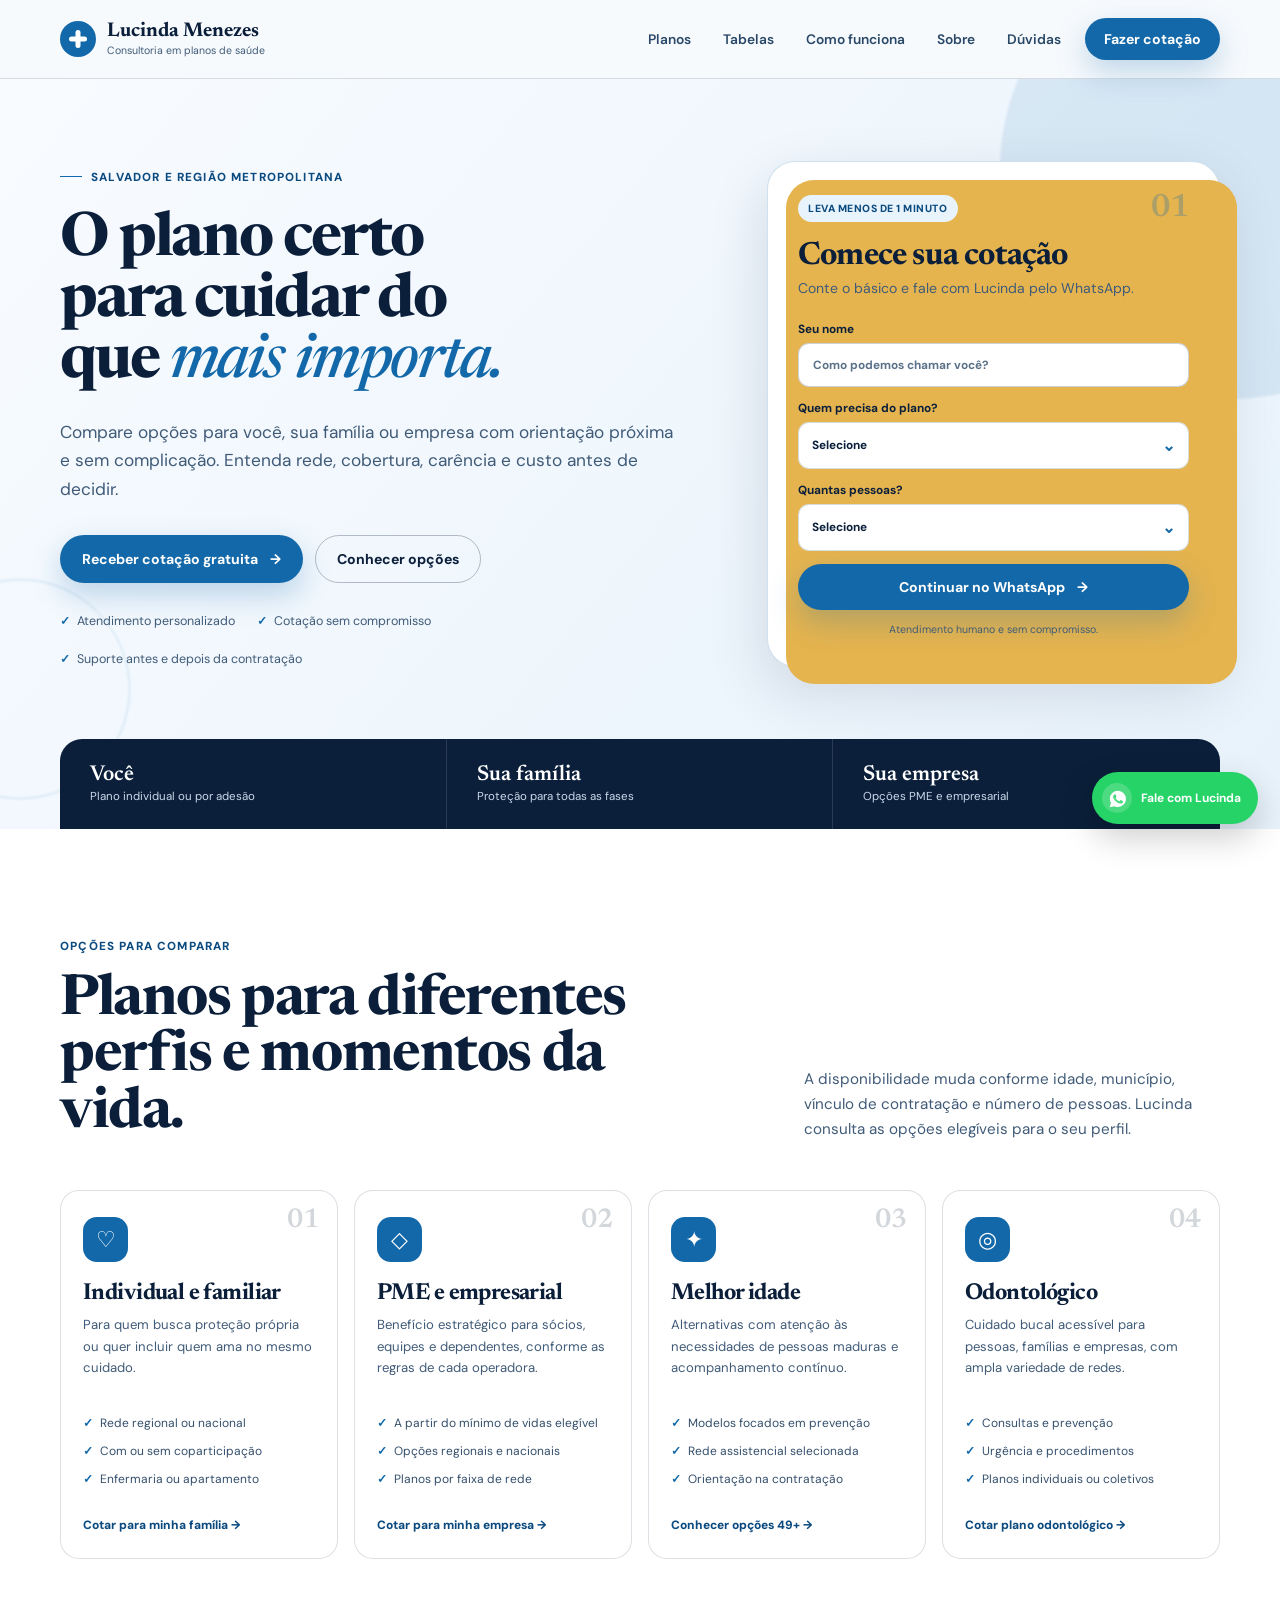
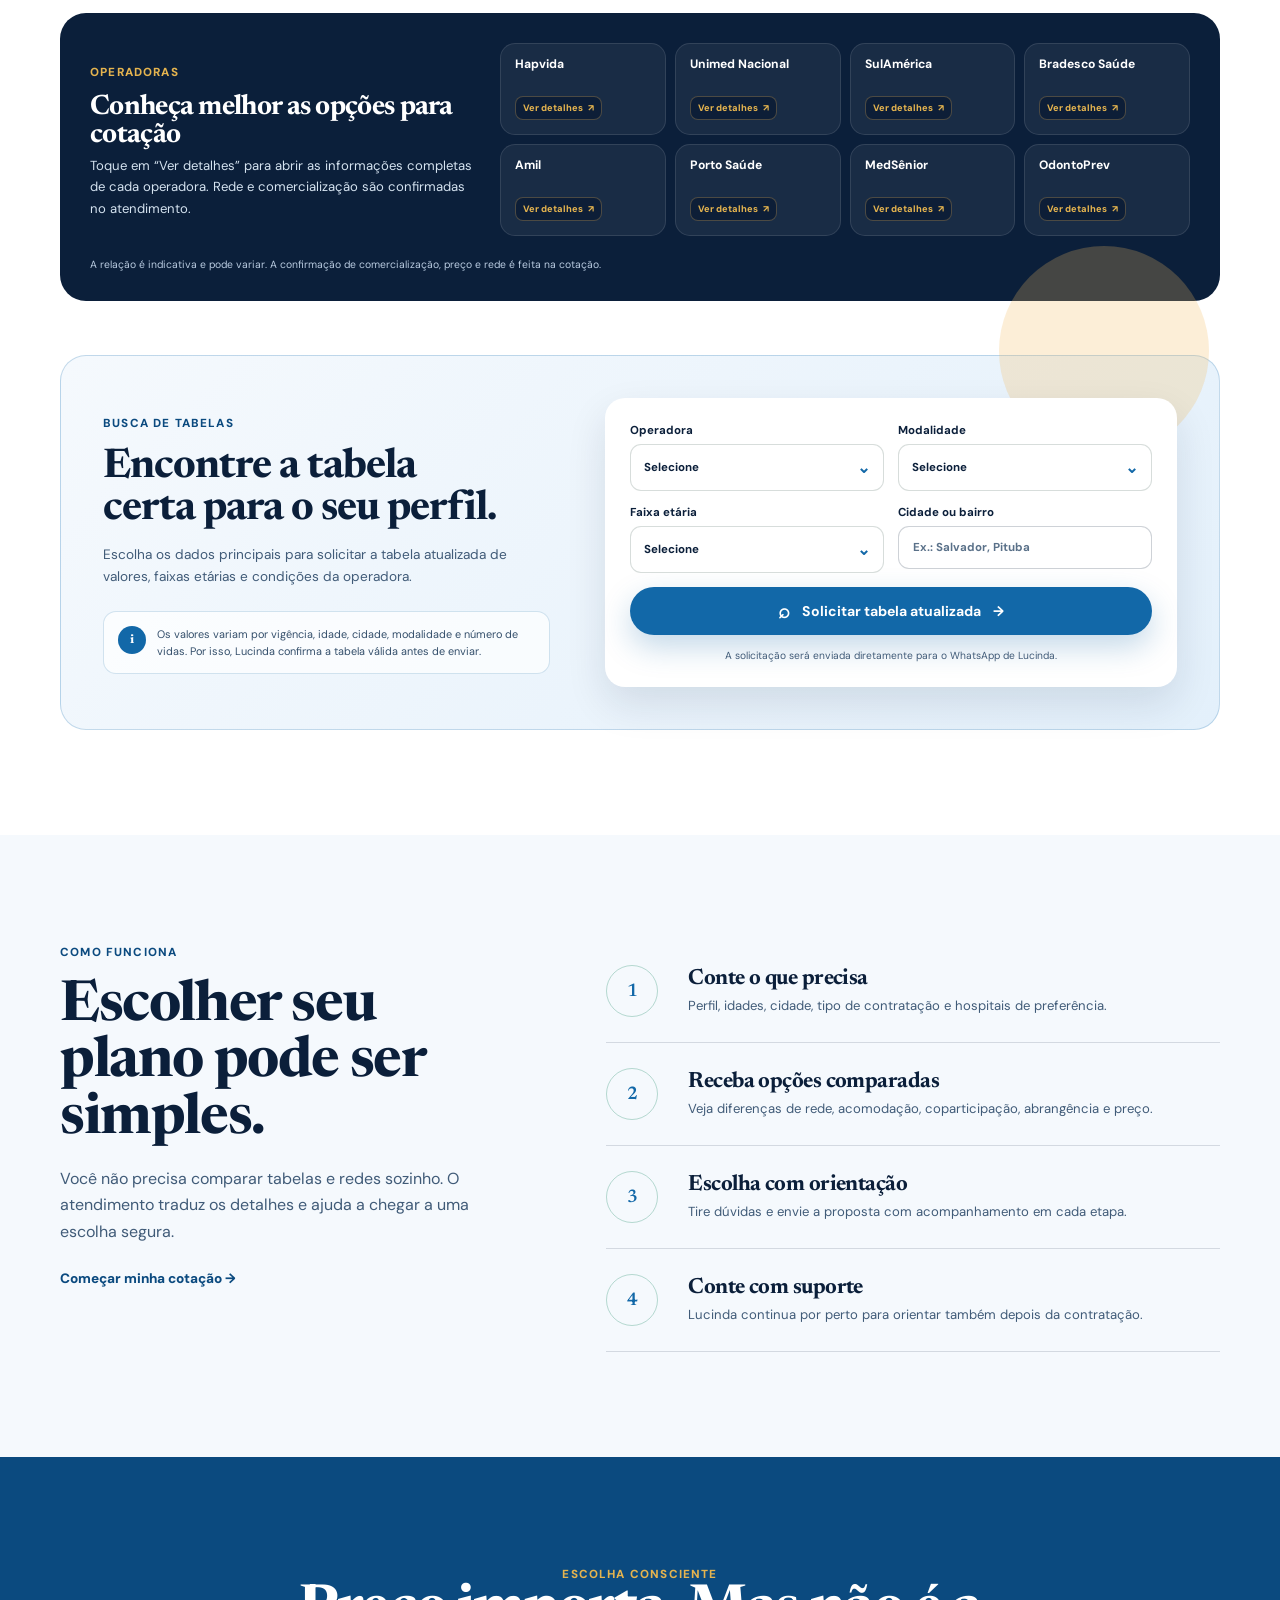
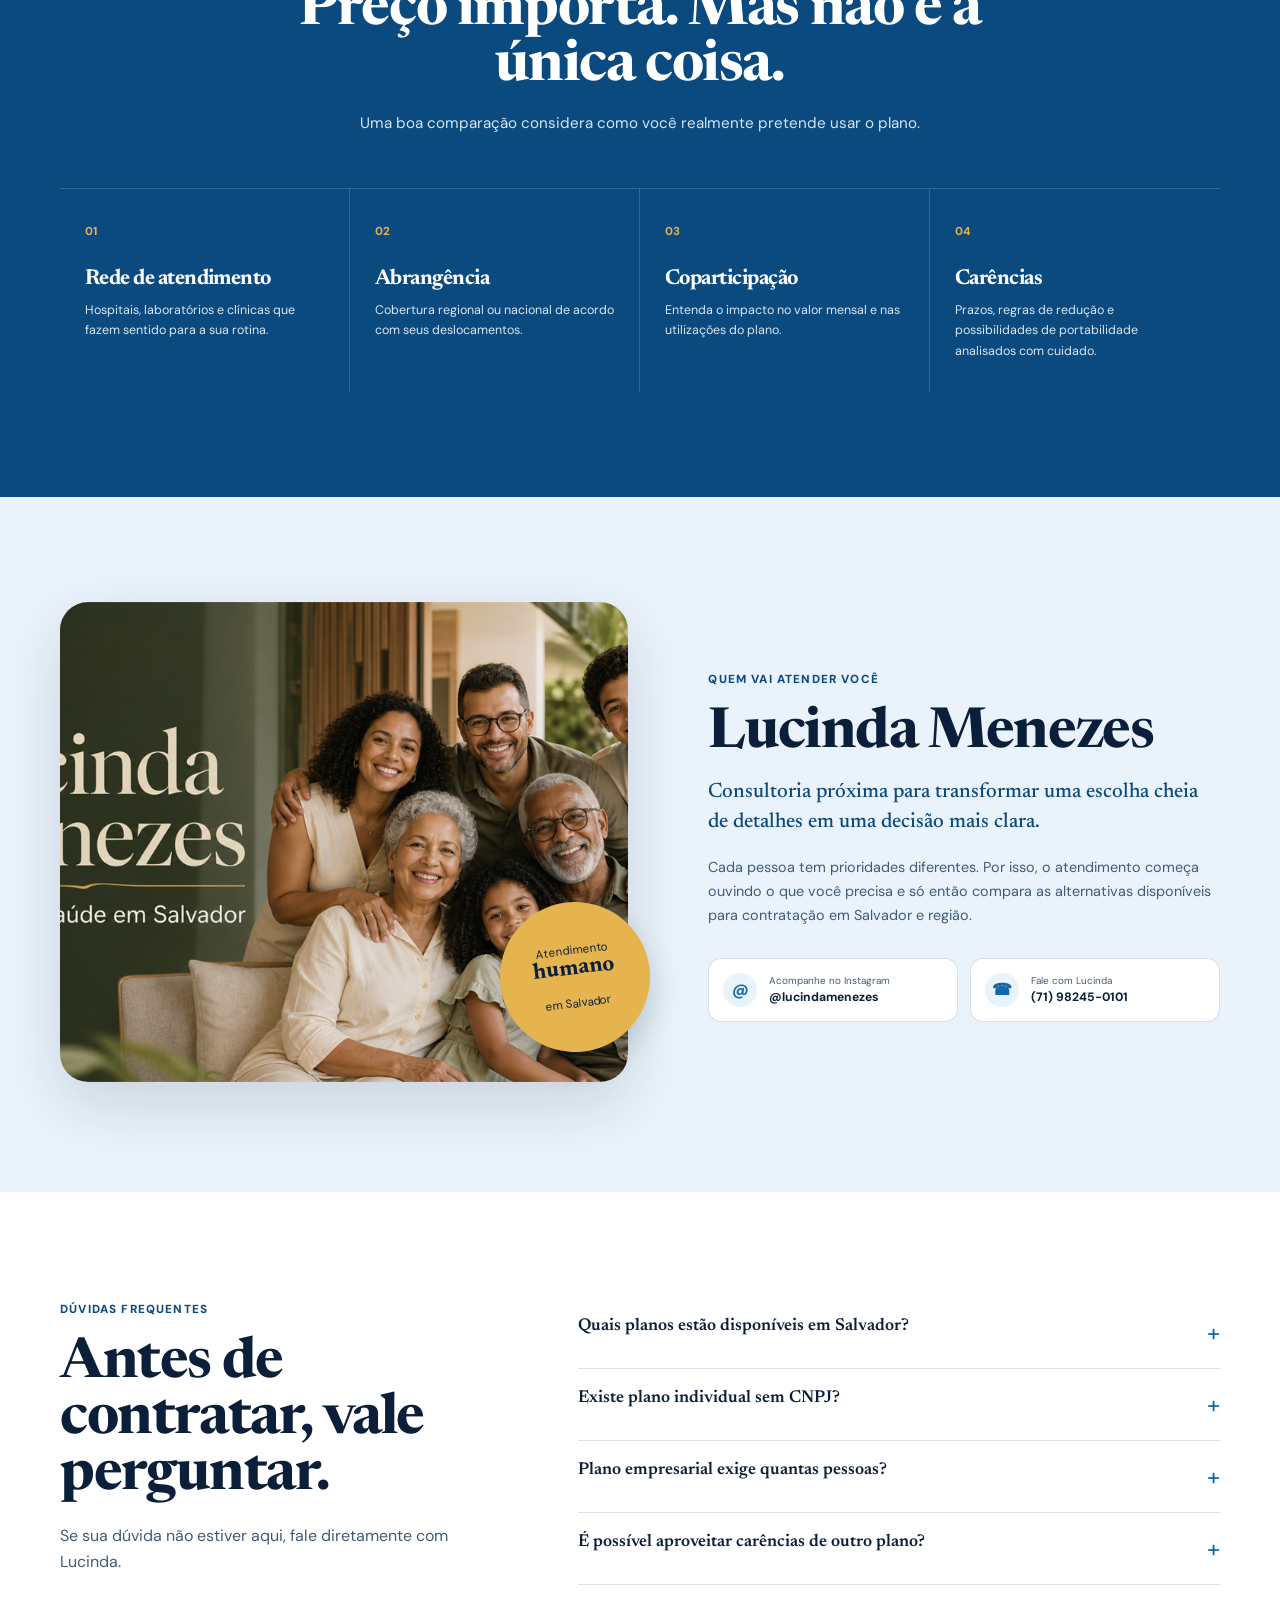
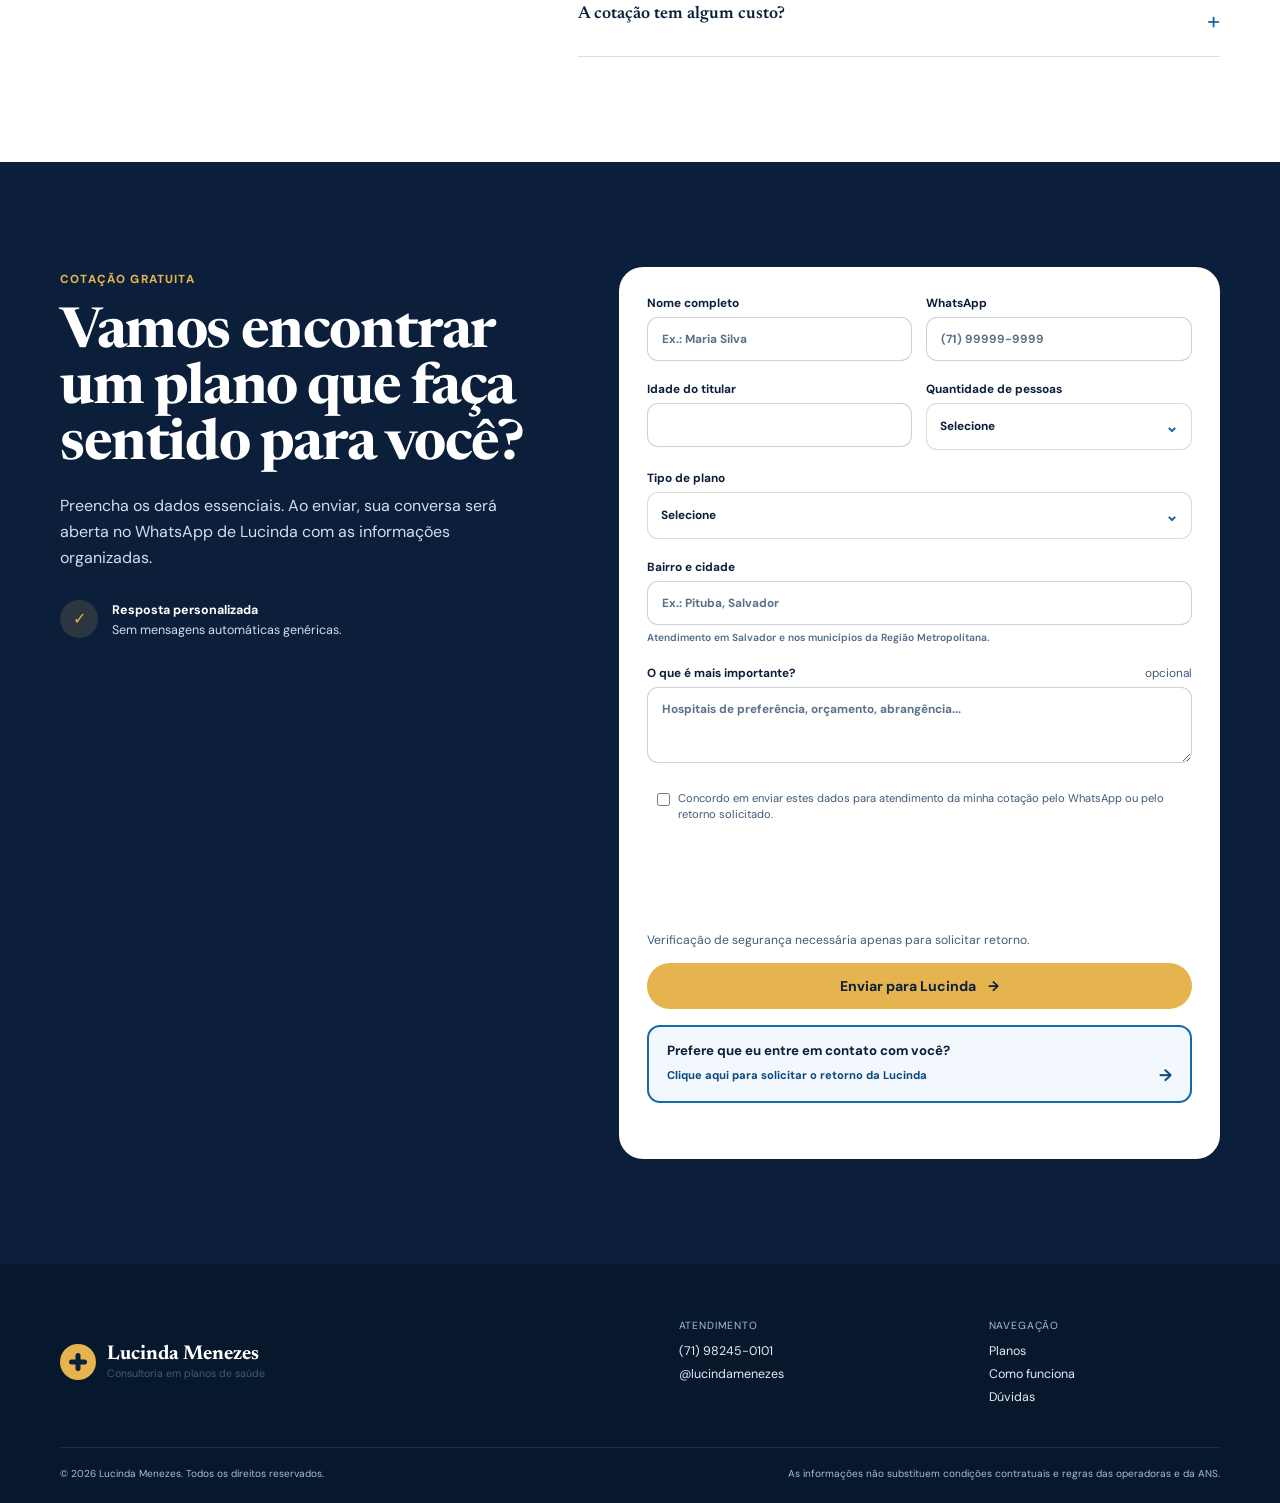
==== index.html @ 89533b61 "Publica versão inicial do site" ====
<!doctype html>
<html lang="pt-BR">
<head>
  <meta charset="utf-8">
  <meta name="viewport" content="width=device-width,initial-scale=1">
  <title>Lucinda Menezes | Planos de Saúde em Salvador</title>
  <meta name="description" content="Compare planos de saúde em Salvador com atendimento consultivo de Lucinda Menezes. Cotação gratuita para você, sua família ou empresa.">
  <meta property="og:title" content="Lucinda Menezes | Planos de Saúde em Salvador">
  <meta property="og:description" content="Compare cobertura, rede e valores com orientação personalizada e cotação gratuita.">
  <meta property="og:image" content="/og.png">
  <meta name="twitter:card" content="summary_large_image">
  <meta name="twitter:title" content="Lucinda Menezes | Planos de Saúde em Salvador">
  <meta name="twitter:description" content="Compare cobertura, rede e valores com orientação personalizada e cotação gratuita.">
  <meta name="twitter:image" content="/og.png">
  <link rel="icon" type="image/svg+xml" href="data:image/svg+xml,<svg xmlns='http://www.w3.org/2000/svg' viewBox='0 0 24 24'><rect x='3' y='10' width='18' height='4' rx='2' fill='%231E8C68'/><rect x='10' y='3' width='4' height='18' rx='2' fill='%231E8C68'/></svg>">
  <link rel="preconnect" href="https://fonts.googleapis.com">
  <link rel="preconnect" href="https://fonts.gstatic.com" crossorigin>
  <link href="https://fonts.googleapis.com/css2?family=DM+Sans:wght@400;500;600;700&family=Newsreader:opsz,wght@6..72,500;6..72,600;6..72,700&display=swap" rel="stylesheet">
  <link rel="stylesheet" href="styles.css">
  <link rel="stylesheet" href="mobile.css">
  <script src="https://challenges.cloudflare.com/turnstile/v0/api.js" async defer></script>
</head>
<body>
  <header class="site-header">
    <div class="nav shell">
      <a class="brand" href="#inicio" aria-label="Lucinda Menezes, início">
        <span class="brand-mark" aria-hidden="true"><span></span><i></i></span>
        <span><b>Lucinda Menezes</b><small>Consultoria em planos de saúde</small></span>
      </a>
      <nav class="nav-links" id="navLinks" aria-label="Navegação principal">
        <a href="#planos">Planos</a><a href="#tabelas">Tabelas</a><a href="#como-funciona">Como funciona</a><a href="#sobre">Sobre</a><a href="#faq">Dúvidas</a>
      </nav>
      <div class="nav-actions">
        <a class="button button-small button-primary header-quote-button" href="#cotacao"><span class="cta-full">Fazer cotação</span><span class="cta-short">Cotar</span></a>
        <button class="menu-button" id="menuButton" type="button" aria-label="Abrir menu" aria-expanded="false"><span></span><span></span><span></span></button>
      </div>
    </div>
  </header>

  <main id="inicio">
    <section class="hero">
      <div class="hero-orb orb-one"></div><div class="hero-orb orb-two"></div>
      <div class="shell hero-grid">
        <div class="hero-copy" data-reveal>
          <div class="eyebrow"><span></span> Salvador e Região Metropolitana</div>
          <h1>O plano certo para cuidar do que <em>mais importa.</em></h1>
          <p class="hero-text">Compare opções para você, sua família ou empresa com orientação próxima e sem complicação. Entenda rede, cobertura, carência e custo antes de decidir.</p>
          <div class="hero-actions"><a class="button button-primary" href="#cotacao">Receber cotação gratuita <span>→</span></a><a class="button button-secondary" href="#planos">Conhecer opções</a></div>
          <div class="trust-list"><span><i>✓</i> Atendimento personalizado</span><span><i>✓</i> Cotação sem compromisso</span><span><i>✓</i> Suporte antes e depois da contratação</span></div>
        </div>
        <aside class="quote-card" aria-label="Cotação rápida" data-reveal>
          <div class="quote-top"><span>Leva menos de 1 minuto</span><b>01</b></div>
          <h2>Comece sua cotação</h2><p>Conte o básico e fale com Lucinda pelo WhatsApp.</p>
          <form id="heroForm">
            <label>Seu nome<input id="heroNome" autocomplete="name" required placeholder="Como podemos chamar você?"></label>
            <label>Quem precisa do plano?<select id="heroPerfil" required><option value="">Selecione</option><option>Somente eu</option><option>Eu e minha família</option><option>Minha empresa</option><option>Pessoa com 49 anos ou mais</option></select></label>
            <label>Quantas pessoas?<select id="heroVidas" required><option value="">Selecione</option><option>1 pessoa</option><option>2 pessoas</option><option>3 a 5 pessoas</option><option>6 a 29 pessoas</option><option>30 ou mais pessoas</option></select></label>
            <button class="button button-primary button-full" type="submit">Continuar no WhatsApp <span>→</span></button><small>Atendimento humano e sem compromisso.</small>
          </form>
        </aside>
      </div>
      <div class="shell stats"><div><strong>Você</strong><span>Plano individual ou por adesão</span></div><div><strong>Sua família</strong><span>Proteção para todas as fases</span></div><div><strong>Sua empresa</strong><span>Opções PME e empresarial</span></div></div>
    </section>

    <section class="operators" id="planos">
      <div class="shell">
        <span class="section-kicker">Opções para comparar</span>
        <div class="section-heading split-heading" data-reveal><h2>Planos para diferentes perfis e momentos da vida.</h2><p>A disponibilidade muda conforme idade, município, vínculo de contratação e número de pessoas. Lucinda consulta as opções elegíveis para o seu perfil.</p></div>
        <div class="plan-grid">
          <article class="plan-card"><span class="plan-number">01</span><div class="plan-icon">♡</div><h3>Individual e familiar</h3><p>Para quem busca proteção própria ou quer incluir quem ama no mesmo cuidado.</p><ul><li>Rede regional ou nacional</li><li>Com ou sem coparticipação</li><li>Enfermaria ou apartamento</li></ul><a href="#cotacao">Cotar para minha família →</a></article>
          <article class="plan-card"><span class="plan-number">02</span><div class="plan-icon">◇</div><h3>PME e empresarial</h3><p>Benefício estratégico para sócios, equipes e dependentes, conforme as regras de cada operadora.</p><ul><li>A partir do mínimo de vidas elegível</li><li>Opções regionais e nacionais</li><li>Planos por faixa de rede</li></ul><a href="#cotacao">Cotar para minha empresa →</a></article>
          <article class="plan-card"><span class="plan-number">03</span><div class="plan-icon">✦</div><h3>Melhor idade</h3><p>Alternativas com atenção às necessidades de pessoas maduras e acompanhamento contínuo.</p><ul><li>Modelos focados em prevenção</li><li>Rede assistencial selecionada</li><li>Orientação na contratação</li></ul><a href="#cotacao">Conhecer opções 49+ →</a></article>
          <article class="plan-card"><span class="plan-number">04</span><div class="plan-icon">◎</div><h3>Odontológico</h3><p>Cuidado bucal acessível para pessoas, famílias e empresas, com ampla variedade de redes.</p><ul><li>Consultas e prevenção</li><li>Urgência e procedimentos</li><li>Planos individuais ou coletivos</li></ul><a href="#cotacao">Cotar plano odontológico →</a></article>
        </div>
        <div class="operator-panel" data-reveal>
          <div><span class="section-kicker light">Operadoras</span><h3>Conheça melhor as opções para cotação</h3><p>Toque em “Ver detalhes” para abrir as informações completas de cada operadora. Rede e comercialização são confirmadas no atendimento.</p></div>
          <div class="operator-names">
            <article class="operator-card" data-operator="hapvida"><strong>Hapvida</strong><button class="operator-details" type="button" aria-expanded="false">Ver detalhes <i>↗</i></button></article>
            <article class="operator-card" data-operator="unimed"><strong>Unimed Nacional</strong><button class="operator-details" type="button" aria-expanded="false">Ver detalhes <i>↗</i></button></article>
            <article class="operator-card" data-operator="sulamerica"><strong>SulAmérica</strong><button class="operator-details" type="button" aria-expanded="false">Ver detalhes <i>↗</i></button></article>
            <article class="operator-card" data-operator="bradesco"><strong>Bradesco Saúde</strong><button class="operator-details" type="button" aria-expanded="false">Ver detalhes <i>↗</i></button></article>
            <article class="operator-card" data-operator="amil"><strong>Amil</strong><button class="operator-details" type="button" aria-expanded="false">Ver detalhes <i>↗</i></button></article>
            <article class="operator-card" data-operator="porto"><strong>Porto Saúde</strong><button class="operator-details" type="button" aria-expanded="false">Ver detalhes <i>↗</i></button></article>
            <article class="operator-card" data-operator="medsenior"><strong>MedSênior</strong><button class="operator-details" type="button" aria-expanded="false">Ver detalhes <i>↗</i></button></article>
            <article class="operator-card" data-operator="odontoprev"><strong>OdontoPrev</strong><button class="operator-details" type="button" aria-expanded="false">Ver detalhes <i>↗</i></button></article>
          </div>
          <div class="operator-detail-panel" id="operatorDetailPanel" aria-hidden="true" aria-live="polite">
            <div class="operator-detail-inner">
              <div class="operator-detail-head"><div><span>Visão geral da operadora</span><h4 id="operatorDetailName"></h4></div><button id="operatorDetailClose" type="button" aria-label="Ocultar detalhes">×</button></div>
              <p class="operator-detail-summary" id="operatorDetailSummary"></p>
              <div class="operator-detail-grid">
                <div><small>Perfil indicado para comparar</small><p id="operatorDetailProfile"></p></div>
                <div><small>Pontos para avaliar</small><ul id="operatorDetailHighlights"></ul></div>
                <div><small>Antes de contratar</small><p id="operatorDetailAttention"></p></div>
              </div>
              <div class="operator-detail-actions"><a class="button button-gold" id="operatorTableLink" href="#tabelas">Consultar tabela desta operadora <span>→</span></a><button class="button operator-hide-button" id="operatorDetailHide" type="button">Ocultar detalhes</button></div>
            </div>
          </div>
          <small>A relação é indicativa e pode variar. A confirmação de comercialização, preço e rede é feita na cotação.</small>
        </div>
        <section class="table-finder" id="tabelas" data-reveal>
          <div class="table-finder-copy">
            <span class="section-kicker">Busca de tabelas</span>
            <h3>Encontre a tabela certa para o seu perfil.</h3>
            <p>Escolha os dados principais para solicitar a tabela atualizada de valores, faixas etárias e condições da operadora.</p>
            <div class="table-info"><span>i</span><p>Os valores variam por vigência, idade, cidade, modalidade e número de vidas. Por isso, Lucinda confirma a tabela válida antes de enviar.</p></div>
          </div>
          <form class="table-form" id="tableForm">
            <div class="field-row">
              <label>Operadora<select id="tableOperator" required><option value="">Selecione</option><option>Todas as operadoras elegíveis</option><option>Hapvida</option><option>Unimed Nacional</option><option>SulAmérica</option><option>Bradesco Saúde</option><option>Amil</option><option>Porto Saúde</option><option>MedSênior</option><option>OdontoPrev</option></select></label>
              <label>Modalidade<select id="tableType" required><option value="">Selecione</option><option>Individual ou familiar</option><option>Empresarial / PME</option><option>Melhor idade</option><option>Odontológico</option></select></label>
            </div>
            <div class="field-row">
              <label>Faixa etária<select id="tableAge" required><option value="">Selecione</option><option>0 a 18 anos</option><option>19 a 23 anos</option><option>24 a 28 anos</option><option>29 a 33 anos</option><option>34 a 38 anos</option><option>39 a 43 anos</option><option>44 a 48 anos</option><option>49 a 53 anos</option><option>54 a 58 anos</option><option>59 anos ou mais</option></select></label>
              <label>Cidade ou bairro<input id="tableCity" required placeholder="Ex.: Salvador, Pituba"></label>
            </div>
            <button class="button button-primary button-full" type="submit"><span class="search-icon" aria-hidden="true">⌕</span> Solicitar tabela atualizada <span>→</span></button>
            <small>A solicitação será enviada diretamente para o WhatsApp de Lucinda.</small>
          </form>
        </section>
      </div>
    </section>

    <section class="process" id="como-funciona">
      <div class="shell process-grid">
        <div class="process-intro"><span class="section-kicker">Como funciona</span><h2>Escolher seu plano pode ser simples.</h2><p>Você não precisa comparar tabelas e redes sozinho. O atendimento traduz os detalhes e ajuda a chegar a uma escolha segura.</p><a class="text-link" href="#cotacao">Começar minha cotação →</a></div>
        <ol class="steps"><li data-reveal><span>1</span><div><h3>Conte o que precisa</h3><p>Perfil, idades, cidade, tipo de contratação e hospitais de preferência.</p></div></li><li data-reveal><span>2</span><div><h3>Receba opções comparadas</h3><p>Veja diferenças de rede, acomodação, coparticipação, abrangência e preço.</p></div></li><li data-reveal><span>3</span><div><h3>Escolha com orientação</h3><p>Tire dúvidas e envie a proposta com acompanhamento em cada etapa.</p></div></li><li data-reveal><span>4</span><div><h3>Conte com suporte</h3><p>Lucinda continua por perto para orientar também depois da contratação.</p></div></li></ol>
      </div>
    </section>

    <section class="criteria">
      <div class="shell"><div class="section-heading centered"><span class="section-kicker">Escolha consciente</span><h2>Preço importa. Mas não é a única coisa.</h2><p>Uma boa comparação considera como você realmente pretende usar o plano.</p></div><div class="criteria-grid"><div><b>01</b><h3>Rede de atendimento</h3><p>Hospitais, laboratórios e clínicas que fazem sentido para a sua rotina.</p></div><div><b>02</b><h3>Abrangência</h3><p>Cobertura regional ou nacional de acordo com seus deslocamentos.</p></div><div><b>03</b><h3>Coparticipação</h3><p>Entenda o impacto no valor mensal e nas utilizações do plano.</p></div><div><b>04</b><h3>Carências</h3><p>Prazos, regras de redução e possibilidades de portabilidade analisados com cuidado.</p></div></div></div>
    </section>

    <section class="about" id="sobre">
      <div class="shell about-grid">
        <div class="about-art" data-reveal><img src="og.png" alt="Lucinda Menezes, planos de saúde em Salvador"><div class="about-stamp">Atendimento<br><b>humano</b><br>em Salvador</div></div>
        <div class="about-copy" data-reveal><span class="section-kicker">Quem vai atender você</span><h2>Lucinda Menezes</h2><p class="lead">Consultoria próxima para transformar uma escolha cheia de detalhes em uma decisão mais clara.</p><p>Cada pessoa tem prioridades diferentes. Por isso, o atendimento começa ouvindo o que você precisa e só então compara as alternativas disponíveis para contratação em Salvador e região.</p><div class="about-links"><a href="https://instagram.com/lucindamenezes" target="_blank" rel="noopener"><span>@</span><div><small>Acompanhe no Instagram</small><b>@lucindamenezes</b></div></a><a href="tel:+5571982450101"><span>☎</span><div><small>Fale com Lucinda</small><b>(71) 98245-0101</b></div></a></div></div>
      </div>
    </section>

    <section class="faq" id="faq">
      <div class="shell faq-grid">
        <div><span class="section-kicker">Dúvidas frequentes</span><h2>Antes de contratar, vale perguntar.</h2><p>Se sua dúvida não estiver aqui, fale diretamente com Lucinda.</p></div>
        <div class="accordion">
          <details><summary>Quais planos estão disponíveis em Salvador?<span>+</span></summary><div class="faq-answer"><div><p>A oferta depende de idade, endereço, tipo de vínculo e quantidade de pessoas. Na cotação, Lucinda confirma os produtos em comercialização e elegíveis para o seu perfil.</p></div></div></details>
          <details><summary>Existe plano individual sem CNPJ?<span>+</span></summary><div class="faq-answer"><div><p>Há modalidades individuais, familiares e coletivas por adesão, conforme disponibilidade e regras de elegibilidade. O atendimento identifica o caminho adequado para você.</p></div></div></details>
          <details><summary>Plano empresarial exige quantas pessoas?<span>+</span></summary><div class="faq-answer"><div><p>O mínimo varia por operadora e produto. Também podem existir regras sobre vínculo societário, empregatício e dependência.</p></div></div></details>
          <details><summary>É possível aproveitar carências de outro plano?<span>+</span></summary><div class="faq-answer"><div><p>Pode haver portabilidade de carências ou condições específicas, desde que os requisitos aplicáveis sejam cumpridos. Cada caso precisa ser analisado.</p></div></div></details>
          <details><summary>A cotação tem algum custo?<span>+</span></summary><div class="faq-answer"><div><p>Não. A comparação inicial e o atendimento comercial são gratuitos e não obrigam você a contratar.</p></div></div></details>
        </div>
      </div>
    </section>

    <section class="contact" id="cotacao">
      <div class="shell contact-grid">
        <div class="contact-copy"><span class="section-kicker light">Cotação gratuita</span><h2>Vamos encontrar um plano que faça sentido para você?</h2><p>Preencha os dados essenciais. Ao enviar, sua conversa será aberta no WhatsApp de Lucinda com as informações organizadas.</p><div class="contact-note"><span>✓</span><p><b>Resposta personalizada</b><br>Sem mensagens automáticas genéricas.</p></div></div>
        <form class="contact-form" id="contactForm" novalidate>
          <div class="field-row">
            <label>Nome completo<input id="nome" autocomplete="name" required aria-describedby="nomeError" placeholder="Ex.: Maria Silva"><small class="field-error" id="nomeError" aria-live="polite"></small></label>
            <label>WhatsApp<input id="telefone" inputmode="tel" autocomplete="tel" required maxlength="15" aria-describedby="telefoneError" placeholder="(71) 99999-9999"><small class="field-error" id="telefoneError" aria-live="polite"></small></label>
          </div>
          <div class="field-row">
            <label>Idade do titular<input id="idade" type="number" inputmode="numeric" min="0" max="120" required aria-describedby="idadeError"><small class="field-error" id="idadeError" aria-live="polite"></small></label>
            <label>Quantidade de pessoas<select id="vidas" required aria-describedby="vidasError"><option value="">Selecione</option><option>1 pessoa</option><option>2 pessoas</option><option>3 a 5 pessoas</option><option>6 a 29 pessoas</option><option>30 ou mais pessoas</option></select><small class="field-error" id="vidasError" aria-live="polite"></small></label>
          </div>
          <label>Tipo de plano<select id="tipo" required aria-describedby="tipoError"><option value="">Selecione</option><option>Individual ou familiar</option><option>Empresarial / PME</option><option>Melhor idade</option><option>Odontológico</option><option>Quero ajuda para decidir</option></select><small class="field-error" id="tipoError" aria-live="polite"></small></label>
          <label>Bairro e cidade<input id="local" autocomplete="address-level2" required list="localSuggestions" aria-describedby="localHint localError" placeholder="Ex.: Pituba, Salvador"><small class="field-hint" id="localHint">Atendimento em Salvador e nos municípios da Região Metropolitana.</small><small class="field-warning" id="localError" aria-live="polite"></small></label>
          <datalist id="localSuggestions"><option value="Pituba, Salvador"><option value="Barra, Salvador"><option value="Brotas, Salvador"><option value="Cabula, Salvador"><option value="Imbuí, Salvador"><option value="Itapuã, Salvador"><option value="Rio Vermelho, Salvador"><option value="Centro, Lauro de Freitas"><option value="Vilas do Atlântico, Lauro de Freitas"><option value="Centro, Camaçari"><option value="Centro, Simões Filho"></datalist>
          <label>O que é mais importante? <span class="optional">opcional</span><textarea id="prioridade" rows="3" placeholder="Hospitais de preferência, orçamento, abrangência..."></textarea></label>
          <label class="consent" id="consentLabel"><input id="consent" type="checkbox" required aria-describedby="consentError"><span>Concordo em enviar estes dados para atendimento da minha cotação pelo WhatsApp ou pelo retorno solicitado.</span></label><small class="field-error consent-error" id="consentError" aria-live="polite"></small>
          <div class="captcha-wrap">
            <div class="cf-turnstile" data-sitekey="0x4AAAAAAEijw3wAcGGz25Wt" data-action="contact_lucinda" data-theme="light" data-size="flexible"></div>
            <small>Verificação de segurança necessária apenas para solicitar retorno.</small>
          </div>
          <button class="button button-gold button-full" type="submit">Enviar para Lucinda <span>→</span></button>
          <button class="callback-button" id="callbackRequest" type="button">
            <b>Prefere que eu entre em contato com você?</b>
            <span>Clique aqui para solicitar o retorno da Lucinda <strong>→</strong></span>
          </button>
          <p class="callback-status" id="callbackStatus" aria-live="polite"></p>
        </form>
      </div>
    </section>
  </main>

  <footer><div class="shell footer-main"><a class="brand footer-brand" href="#inicio"><span class="brand-mark"><span></span><i></i></span><span><b>Lucinda Menezes</b><small>Consultoria em planos de saúde</small></span></a><div><small>Atendimento</small><a href="tel:+5571982450101">(71) 98245-0101</a><a href="https://instagram.com/lucindamenezes" target="_blank" rel="noopener">@lucindamenezes</a></div><div><small>Navegação</small><a href="#planos">Planos</a><a href="#como-funciona">Como funciona</a><a href="#faq">Dúvidas</a></div></div><div class="shell footer-bottom"><p>© <span id="year"></span> Lucinda Menezes. Todos os direitos reservados.</p><p>As informações não substituem condições contratuais e regras das operadoras e da ANS.</p></div></footer>
  <a class="whatsapp-float" href="https://wa.me/5571982450101?text=Ol%C3%A1%2C%20Lucinda!%20Quero%20uma%20cota%C3%A7%C3%A3o%20de%20plano%20de%20sa%C3%BAde." target="_blank" rel="noopener" aria-label="Falar com Lucinda no WhatsApp"><span><svg viewBox="0 0 24 24" aria-hidden="true"><path d="M12.04 2a9.84 9.84 0 0 0-9.86 9.8c0 1.72.45 3.4 1.3 4.87L2 22l5.47-1.43a9.93 9.93 0 0 0 4.57 1.16h.01a9.87 9.87 0 0 0 0-19.73Zm5.76 14.05c-.24.68-1.4 1.3-1.96 1.38-.5.08-1.14.11-1.84-.11-.42-.14-.97-.32-1.67-.62-2.94-1.27-4.86-4.22-5-4.42-.15-.2-1.2-1.6-1.2-3.05 0-1.45.76-2.16 1.03-2.46.27-.3.6-.37.8-.37h.57c.18 0 .42-.07.66.5.24.58.82 2 .89 2.14.07.15.12.32.02.52-.1.2-.15.32-.3.5-.15.17-.31.38-.44.5-.15.15-.3.3-.13.6.17.3.76 1.25 1.63 2.03 1.12 1 2.06 1.31 2.36 1.46.3.15.47.12.64-.08.18-.2.74-.86.94-1.16.2-.3.4-.25.67-.15.27.1 1.72.81 2.02.96.3.15.5.22.57.35.08.12.08.72-.16 1.4Z"/></svg></span><b>Fale com Lucinda</b></a>

  <script>
    const phone='5571982450101'; const openWhatsapp=text=>window.open(`https://wa.me/${phone}?text=${encodeURIComponent(text)}`,'_blank','noopener');
    const getDeviceType=()=>innerWidth<768?'mobile':innerWidth<1024?'tablet':'desktop';
    const trackEvent=(eventName)=>fetch('/.netlify/functions/lucinda-track',{method:'POST',headers:{'Content-Type':'application/json'},keepalive:true,body:JSON.stringify({event_name:eventName,page_path:location.pathname,referrer:document.referrer||null,device_type:getDeviceType()})}).catch(()=>{});
    document.getElementById('year').textContent=new Date().getFullYear();
    const menuButton=document.getElementById('menuButton'),navLinks=document.getElementById('navLinks');
    menuButton.addEventListener('click',()=>{const open=navLinks.classList.toggle('open');menuButton.classList.toggle('open',open);menuButton.setAttribute('aria-expanded',open);menuButton.setAttribute('aria-label',open?'Fechar menu':'Abrir menu')});
    navLinks.querySelectorAll('a').forEach(link=>link.addEventListener('click',()=>{navLinks.classList.remove('open');menuButton.classList.remove('open');menuButton.setAttribute('aria-expanded','false');menuButton.setAttribute('aria-label','Abrir menu')}));
    document.getElementById('heroForm').addEventListener('submit',event=>{event.preventDefault();trackEvent('hero_quote_submit');openWhatsapp(`Olá, Lucinda! Quero cotar um plano de saúde.\n\nNome: ${heroNome.value}\nPerfil: ${heroPerfil.value}\nQuantidade: ${heroVidas.value}`)});
    const contactForm=document.getElementById('contactForm');
    const nameField=document.getElementById('nome'),phoneField=document.getElementById('telefone'),ageField=document.getElementById('idade'),livesField=document.getElementById('vidas'),typeField=document.getElementById('tipo'),localField=document.getElementById('local'),consentField=document.getElementById('consent'),callbackField=document.getElementById('callbackRequest'),callbackStatus=document.getElementById('callbackStatus');
    const normalizeLocal=value=>value.normalize('NFD').replace(/[\u0300-\u036f]/g,'').toLowerCase().replace(/[’']/g,"'").replace(/\s+/g,' ').trim();
    const rmsCities=['salvador','camacari','lauro de freitas','simoes filho','candeias','sao francisco do conde',"dias d'avila",'vera cruz','sao sebastiao do passe','madre de deus','pojuca','mata de sao joao','itaparica'];
    const salvadorNeighborhoods=['aguas claras','alto do cabrito','amaralina','armacao','bairro da paz','barra','barris','barbalho','boca da mata','boca do rio','bonfim','brotas','cabula','cabula vi',"caixa d'agua",'cajazeiras','calcada','caminho das arvores','canabrava','candeal','canela','centro','centro historico','cidade nova','costa azul','curuzu','engomadeira','engenho velho de brotas','federacao','graca','horto florestal','iapi','imbui','itaigara','itapua','jardim armacao','liberdade','lobato','mares','massaranduba','mata escura','mussurunga','nazare','nordeste de amaralina','ondina','paralela','paripe','patamares','pau da lima','pau miudo','periperi','pernambues','piata','piraja','pituba','pituacu','plataforma','praia grande','resgate','ribeira','rio vermelho','saboeiro','santa cruz','sao caetano','sao cristovao','sao marcos','sao tome de paripe','sete de abril','stiep','sussuarana','tancredo neves','uruguai','valeria','vila canaria','vila laura','vitoria'];
    const validBrazilianMobile=/^(?:11|12|13|14|15|16|17|18|19|21|22|24|27|28|31|32|33|34|35|37|38|41|42|43|44|45|46|47|48|49|51|53|54|55|61|62|63|64|65|66|67|68|69|71|73|74|75|77|79|81|82|83|84|85|86|87|88|89|91|92|93|94|95|96|97|98|99)9\d{8}$/;
    const setFieldError=(field,errorId,message)=>{
      const error=document.getElementById(errorId);
      const visual=field.matches('select')?field.closest('.smooth-select')?.querySelector('.smooth-select-trigger'):field;
      error.textContent=message;
      field.setAttribute('aria-invalid',message?'true':'false');
      visual?.classList.toggle('is-invalid',Boolean(message));
      if(field===consentField)document.getElementById('consentLabel').classList.toggle('is-invalid',Boolean(message));
      return !message;
    };
    const validateName=()=>{
      const value=nameField.value.trim().replace(/\s+/g,' '),parts=value.split(' '),normalized=normalizeLocal(value);
      const invalidWords=['teste','testando','nome completo','asdf','qwerty','xxx','usuario'];
      const valid=value.length>=5&&parts.length>=2&&parts.every(part=>part.replace(/[-']/g,'').length>=2)&&/^[\p{L}\s'-]+$/u.test(value)&&!invalidWords.some(word=>normalized.includes(word))&&!/(.)\1{4,}/i.test(normalized);
      return setFieldError(nameField,'nomeError',valid?'':'Informe seu nome e sobrenome usando apenas letras.');
    };
    const validatePhone=()=>{
      const digits=phoneField.value.replace(/\D/g,'');
      const valid=validBrazilianMobile.test(digits)&&!/(\d)\1{7,}$/.test(digits.slice(2));
      return setFieldError(phoneField,'telefoneError',valid?'':'Digite um WhatsApp com DDD brasileiro válido e o nono dígito.');
    };
    const validateAge=()=>{const value=Number(ageField.value),valid=ageField.value!==''&&Number.isInteger(value)&&value>=0&&value<=120;return setFieldError(ageField,'idadeError',valid?'':'Informe uma idade válida entre 0 e 120 anos.');};
    const validateSelect=(field,errorId)=>setFieldError(field,errorId,field.value?'':'Selecione uma opção.');
    const setLocationFeedback=(message,blocking=false)=>{
      const feedback=document.getElementById('localError');
      feedback.textContent=message;
      feedback.classList.toggle('is-blocking',blocking);
      localField.setAttribute('aria-invalid',blocking?'true':'false');
      localField.classList.toggle('is-invalid',blocking);
      localField.classList.toggle('has-warning',Boolean(message&&!blocking));
      return !blocking;
    };
    const validateLocation=()=>{
      const value=normalizeLocal(localField.value),parts=value.split(',').map(part=>part.trim()).filter(Boolean);
      let valid=false,message='',blocking=false;
      if(value.length<4){message='Informe o bairro e a cidade.';blocking=true}
      else if(parts.length>=2){
        const cityPart=parts.slice(1).join(' ');
        const city=rmsCities.find(item=>cityPart===item||cityPart===`${item} ba`||cityPart.includes(item));
        valid=Boolean(city&&parts[0].length>=2);
        if(!valid)message='Aviso: esta localidade parece ficar fora de Salvador e Região Metropolitana. Você ainda pode enviar a cotação.';
      }else if(salvadorNeighborhoods.includes(value)){valid=true}
      else if(rmsCities.includes(value)){message='Aviso: informe também o bairro para uma cotação mais precisa. O envio continua disponível.'}
      else{message='Aviso: bairro não reconhecido como Salvador ou Região Metropolitana. Você ainda pode enviar a cotação.'}
      return setLocationFeedback(valid?'':message,blocking);
    };
    const validateConsent=()=>setFieldError(consentField,'consentError',consentField.checked?'':'É necessário concordar para enviar seus dados.');
    phoneField.addEventListener('input',event=>{let v=event.target.value.replace(/\D/g,'').slice(0,11);if(v.length>7)v=`(${v.slice(0,2)}) ${v.slice(2,7)}-${v.slice(7)}`;else if(v.length>2)v=`(${v.slice(0,2)}) ${v.slice(2)}`;event.target.value=v;if(event.target.getAttribute('aria-invalid')==='true')validatePhone()});
    nameField.addEventListener('blur',validateName);phoneField.addEventListener('blur',validatePhone);ageField.addEventListener('blur',validateAge);localField.addEventListener('blur',validateLocation);consentField.addEventListener('change',validateConsent);
    livesField.addEventListener('change',()=>validateSelect(livesField,'vidasError'));typeField.addEventListener('change',()=>validateSelect(typeField,'tipoError'));
    const notifyBothContactMethods=()=>{
      const requestId=sessionStorage.getItem('lucindaCallbackRequestId'),contactToken=sessionStorage.getItem('lucindaCallbackToken'),callbackPhone=sessionStorage.getItem('lucindaCallbackPhone'),whatsappPhone=sessionStorage.getItem('lucindaWhatsappPhone');
      if(!requestId||!contactToken||!callbackPhone||callbackPhone!==whatsappPhone||sessionStorage.getItem('lucindaBothNotified'))return;
      sessionStorage.setItem('lucindaBothNotified','pending');
      fetch('/.netlify/functions/lucinda-both-contact',{
        method:'POST',headers:{'Content-Type':'application/json'},keepalive:true,
        body:JSON.stringify({request_id:requestId,contact_token:contactToken,name:sessionStorage.getItem('lucindaCallbackName'),phone:callbackPhone})
      }).then(response=>{if(!response.ok)throw new Error('Falha no aviso');sessionStorage.setItem('lucindaBothNotified','sent')})
        .catch(()=>sessionStorage.removeItem('lucindaBothNotified'));
    };
    const validateContactForm=()=>{
      const checks=[validateName(),validatePhone(),validateAge(),validateSelect(livesField,'vidasError'),validateSelect(typeField,'tipoError'),validateLocation(),validateConsent()];
      if(checks.includes(false)){const first=contactForm.querySelector('[aria-invalid="true"]');(first.closest('.smooth-select')?.querySelector('.smooth-select-trigger')||first).focus();return false}
      return true;
    };
    contactForm.addEventListener('submit',event=>{
      event.preventDefault();
      if(!validateContactForm())return;
      const quoteMessage=`Olá, Lucinda! Gostaria de receber uma cotação de plano de saúde.\n\nNome: ${nameField.value.trim()}\nWhatsApp: ${phoneField.value}\nIdade do titular: ${ageField.value}\nQuantidade: ${livesField.value}\nTipo: ${typeField.value}\nLocal: ${localField.value.trim()}\nPrioridades: ${prioridade.value||'Não informadas'}`;
      trackEvent('contact_form_submit');
      callbackStatus.textContent='';
      openWhatsapp(quoteMessage);
      sessionStorage.setItem('lucindaWhatsappPhone',phoneField.value.replace(/\D/g,''));
      notifyBothContactMethods();
    });
    callbackField.addEventListener('click',()=>{
      if(!validateContactForm())return;
      const captchaToken=new FormData(contactForm).get('cf-turnstile-response');
      if(!captchaToken){callbackStatus.textContent='Conclua a verificação de segurança antes de solicitar o retorno.';return}
      callbackField.disabled=true;
      callbackStatus.textContent='Enviando seu pedido de retorno...';
      trackEvent('callback_request');
      const requestId=crypto.randomUUID();
      fetch('/.netlify/functions/lucinda-lead',{
        method:'POST',headers:{'Content-Type':'application/json'},keepalive:true,
        body:JSON.stringify({request_id:requestId,name:nameField.value.trim(),phone:phoneField.value,age:Number(ageField.value),lives:livesField.value,plan_type:typeField.value,location:localField.value.trim(),callback_consent:true,turnstile_token:captchaToken})
      }).then(async response=>{const result=await response.json().catch(()=>({}));if(!response.ok){const error=new Error('Falha no cadastro');if(response.status===429||result.code==='CONTACT_COOLDOWN_24H')error.userMessage='Você já solicitou contato com este nome e telefone. Aguarde 24 horas para enviar uma nova solicitação.';else if(result.code==='CAPTCHA_REQUIRED')error.userMessage='A verificação de segurança expirou ou não foi aceita. Tente novamente.';throw error}callbackStatus.textContent='Pedido enviado! Lucinda recebeu seus dados e entrará em contato.';if(result.contact_token){sessionStorage.setItem('lucindaCallbackRequestId',requestId);sessionStorage.setItem('lucindaCallbackToken',result.contact_token);sessionStorage.setItem('lucindaCallbackPhone',phoneField.value.replace(/\D/g,''));sessionStorage.setItem('lucindaCallbackName',nameField.value.trim());sessionStorage.removeItem('lucindaBothNotified');notifyBothContactMethods()}})
        .catch(error=>{callbackStatus.textContent=error.userMessage||'Não foi possível registrar o retorno agora. Tente novamente ou envie pelo WhatsApp.'})
        .finally(()=>{callbackField.disabled=false;window.turnstile?.reset()});
    });
    document.getElementById('tableForm').addEventListener('submit',event=>{event.preventDefault();trackEvent('table_quote_submit');openWhatsapp(`Olá, Lucinda! Quero consultar uma tabela atualizada de plano de saúde.\n\nOperadora: ${tableOperator.value}\nModalidade: ${tableType.value}\nFaixa etária: ${tableAge.value}\nLocal: ${tableCity.value}`)});
    document.addEventListener('click',event=>{const link=event.target.closest('a[href]');if(!link)return;const href=link.getAttribute('href')||'';if(href.includes('wa.me'))trackEvent('whatsapp_click');else if(href.startsWith('tel:'))trackEvent('phone_click');else if(href.includes('instagram.com'))trackEvent('instagram_click')});
    trackEvent('page_view');
    const operatorData={
      hapvida:{name:'Hapvida',summary:'Uma alternativa importante para quem deseja comparar opções regionais com presença consolidada no Nordeste.',profile:'Pessoas, famílias e empresas que priorizam atendimento regional e querem avaliar uma rede próxima da rotina.',highlights:['Rede disponível em Salvador e região','Opções com diferentes acomodações e coparticipações','Canais digitais e serviços próprios variam por produto'],attention:'Confirme hospitais, laboratórios, abrangência de urgência e emergência e a comercialização vigente para o seu perfil.'},
      unimed:{name:'Unimed Nacional',summary:'Integra o Sistema Unimed e possui alternativas que podem combinar atendimento regional com suporte em deslocamentos, conforme o produto.',profile:'Empresas e grupos elegíveis que querem comparar a capilaridade do Sistema Unimed e opções específicas para Salvador.',highlights:['Possibilidade de produtos regionais ou nacionais','Atendimento pelo Sistema Unimed conforme contrato','Serviços digitais e benefícios variam por linha'],attention:'Verifique a área de cobertura, a rede contratada em Salvador, o tipo de acomodação e as regras de coparticipação.'},
      sulamerica:{name:'SulAmérica',summary:'Seguro-saúde com linhas empresariais e diferentes níveis de rede, abrangência e reembolso, sujeitos ao produto contratado.',profile:'Pequenas, médias ou grandes empresas que buscam comparar redes selecionadas e possibilidades de reembolso.',highlights:['Linhas com diferentes níveis de rede','Opções de abrangência conforme o produto','Possibilidade de reembolso em planos elegíveis'],attention:'Confirme o número mínimo de vidas, a rede exata na Bahia, limites de reembolso e eventuais coparticipações.'},
      bradesco:{name:'Bradesco Saúde',summary:'Seguro-saúde direcionado principalmente a contratos empresariais, com redes e categorias definidas pela apólice escolhida.',profile:'Empresas que desejam comparar uma solução de seguro-saúde para sócios, colaboradores e dependentes elegíveis.',highlights:['Categorias de rede conforme contrato','Abrangência e acomodação variáveis','Reembolso disponível em produtos elegíveis'],attention:'Confira elegibilidade, quantidade de vidas, rede referenciada em Salvador e condições específicas da proposta.'},
      amil:{name:'Amil',summary:'Operadora com alternativas que podem variar por faixa de rede, abrangência, acomodação e modalidade de contratação.',profile:'Pessoas e empresas que desejam comparar opções de rede e custo dentro das alternativas disponíveis na região.',highlights:['Diferentes configurações de rede','Planos com regras próprias de contratação','Serviços digitais conforme o produto'],attention:'A disponibilidade muda por município e perfil. Valide rede, abrangência, coparticipação, carências e elegibilidade.'},
      porto:{name:'Porto Saúde',summary:'Seguro-saúde empresarial com linhas voltadas a diferentes portes de empresa e benefícios que dependem do produto.',profile:'Empresas a partir do número mínimo de vidas elegível que querem comparar rede, abrangência e reembolso.',highlights:['Contratação direcionada a pessoas jurídicas','Linhas regionais ou nacionais conforme oferta','Telemedicina e reembolso em produtos elegíveis'],attention:'Confirme se há comercialização para Salvador, o mínimo de vidas, a rede local e os benefícios incluídos na linha cotada.'},
      medsenior:{name:'MedSênior',summary:'Operadora voltada ao público maduro, com proposta assistencial centrada em prevenção e acompanhamento de saúde.',profile:'Pessoas nas faixas etárias atendidas pela operadora que valorizam cuidado preventivo e acompanhamento contínuo.',highlights:['Atuação direcionada ao público maduro','Programas de cuidado conforme produto','Rede selecionada por região'],attention:'Verifique idade de ingresso, área de comercialização, rede assistencial em Salvador, acomodação e condições vigentes.'},
      odontoprev:{name:'OdontoPrev',summary:'Operadora especializada em assistência odontológica, com opções para pessoas, famílias e empresas.',profile:'Quem deseja complementar a proteção de saúde com atendimento odontológico ou oferecer o benefício à equipe.',highlights:['Rede odontológica conforme produto','Alternativas individuais e coletivas','Coberturas definidas no contrato odontológico'],attention:'Confira carências, procedimentos cobertos, rede de dentistas próxima e regras de inclusão de dependentes.'}
    };
    const detailPanel=document.getElementById('operatorDetailPanel');
    const detailName=document.getElementById('operatorDetailName');
    const detailSummary=document.getElementById('operatorDetailSummary');
    const detailProfile=document.getElementById('operatorDetailProfile');
    const detailHighlights=document.getElementById('operatorDetailHighlights');
    const detailAttention=document.getElementById('operatorDetailAttention');
    const operatorPanel=detailPanel.closest('.operator-panel');
    let operatorCloseTimer;
    const closeOperatorDetails=()=>{
      clearTimeout(operatorCloseTimer);
      detailPanel.classList.remove('is-open');
      detailPanel.setAttribute('aria-hidden','true');
      document.querySelectorAll('.operator-card.is-expanded').forEach(card=>card.classList.remove('is-expanded'));
      document.querySelectorAll('.operator-details').forEach(button=>{button.setAttribute('aria-expanded','false');button.innerHTML='Ver detalhes <i>↗</i>'});
      operatorCloseTimer=setTimeout(()=>operatorPanel.classList.remove('showing-detail'),80);
    };
    document.querySelectorAll('.operator-details').forEach(button=>button.addEventListener('click',()=>{
      const card=button.closest('.operator-card');
      const key=card.dataset.operator;
      const data=operatorData[key];
      const sameCard=card.classList.contains('is-expanded');
      closeOperatorDetails();
      if(sameCard)return;
      card.classList.add('is-expanded');
      button.setAttribute('aria-expanded','true');
      button.innerHTML='Ocultar detalhes <i>↙</i>';
      detailName.textContent=data.name;
      detailSummary.textContent=data.summary;
      detailProfile.textContent=data.profile;
      detailHighlights.innerHTML=data.highlights.map(item=>`<li>${item}</li>`).join('');
      detailAttention.textContent=data.attention;
      document.getElementById('operatorTableLink').dataset.operatorName=data.name;
      clearTimeout(operatorCloseTimer);
      operatorPanel.classList.add('showing-detail');
      detailPanel.setAttribute('aria-hidden','false');
      requestAnimationFrame(()=>detailPanel.classList.add('is-open'));
    }));
    document.getElementById('operatorDetailClose').addEventListener('click',closeOperatorDetails);
    document.getElementById('operatorDetailHide').addEventListener('click',closeOperatorDetails);
    document.getElementById('operatorTableLink').addEventListener('click',event=>{
      const operatorName=event.currentTarget.dataset.operatorName;
      const select=document.getElementById('tableOperator');
      if(operatorName){select.value=operatorName;select.dispatchEvent(new Event('change',{bubbles:true}))}
    });
    document.querySelectorAll('select').forEach(select=>{
      const wrapper=document.createElement('div');
      wrapper.className='smooth-select';
      select.parentNode.insertBefore(wrapper,select);
      wrapper.appendChild(select);
      select.classList.add('smooth-select-native');
      const trigger=document.createElement('button');
      trigger.type='button';
      trigger.className='smooth-select-trigger';
      trigger.setAttribute('aria-haspopup','listbox');
      trigger.setAttribute('aria-expanded','false');
      const current=select.options[select.selectedIndex];
      trigger.innerHTML=`<span>${current.text}</span><i aria-hidden="true">⌄</i>`;
      const menu=document.createElement('div');
      menu.className='smooth-select-menu';
      menu.setAttribute('role','listbox');
      Array.from(select.options).forEach((option,index)=>{
        const choice=document.createElement('button');
        choice.type='button';
        choice.className='smooth-select-option';
        choice.setAttribute('role','option');
        choice.setAttribute('aria-selected',option.selected?'true':'false');
        choice.textContent=option.text;
        choice.disabled=!option.value;
        choice.addEventListener('click',()=>{
          select.selectedIndex=index;
          select.dispatchEvent(new Event('change',{bubbles:true}));
          trigger.querySelector('span').textContent=option.text;
          menu.querySelectorAll('[role="option"]').forEach(item=>item.setAttribute('aria-selected','false'));
          choice.setAttribute('aria-selected','true');
          wrapper.classList.remove('is-open');
          trigger.setAttribute('aria-expanded','false');
          trigger.focus();
        });
        menu.appendChild(choice);
      });
      trigger.addEventListener('click',()=>{
        document.querySelectorAll('.smooth-select.is-open').forEach(open=>{if(open!==wrapper){open.classList.remove('is-open');open.querySelector('.smooth-select-trigger').setAttribute('aria-expanded','false')}});
        const open=wrapper.classList.toggle('is-open');
        trigger.setAttribute('aria-expanded',open);
        if(open){const selected=menu.querySelector('[aria-selected="true"]:not(:disabled)')||menu.querySelector('.smooth-select-option:not(:disabled)');selected?.focus()}
      });
      menu.addEventListener('keydown',event=>{if(event.key==='Escape'){wrapper.classList.remove('is-open');trigger.setAttribute('aria-expanded','false');trigger.focus()}});
      select.addEventListener('change',()=>{
        const selected=select.options[select.selectedIndex];
        trigger.querySelector('span').textContent=selected.text;
        menu.querySelectorAll('[role="option"]').forEach((item,index)=>item.setAttribute('aria-selected',index===select.selectedIndex?'true':'false'));
      });
      wrapper.append(trigger,menu);
    });
    document.addEventListener('click',event=>{if(!event.target.closest('.smooth-select'))document.querySelectorAll('.smooth-select.is-open').forEach(open=>{open.classList.remove('is-open');open.querySelector('.smooth-select-trigger').setAttribute('aria-expanded','false')})});
    const faqAccordion=document.querySelector('.accordion');
    if(faqAccordion){
      faqAccordion.classList.add('faq-enhanced');
      const faqItems=[...faqAccordion.querySelectorAll('details')],reducedMotion=matchMedia('(prefers-reduced-motion: reduce)').matches;
      const animateFaq=(details,opening)=>{
        if(details.dataset.animating)return;
        const answer=details.querySelector('.faq-answer');
        if(reducedMotion){details.open=opening;return}
        if(opening)details.open=true;
        details.dataset.animating='true';
        const startHeight=opening?0:answer.offsetHeight,endHeight=opening?answer.scrollHeight:0;
        const animation=answer.animate([
          {height:`${startHeight}px`,opacity:opening?0:1,transform:opening?'translateY(-6px)':'translateY(0)'},
          {height:`${endHeight}px`,opacity:opening?1:0,transform:opening?'translateY(0)':'translateY(-6px)'}
        ],{duration:380,easing:'cubic-bezier(.2,.8,.2,1)'});
        animation.onfinish=()=>{if(!opening)details.open=false;delete details.dataset.animating};
        animation.oncancel=()=>delete details.dataset.animating;
      };
      faqItems.forEach(details=>details.querySelector('summary').addEventListener('click',event=>{
        event.preventDefault();
        const opening=!details.open;
        if(opening)faqItems.forEach(other=>{if(other!==details&&other.open)animateFaq(other,false)});
        animateFaq(details,opening);
      }));
    }
    const revealObserver=new IntersectionObserver(entries=>entries.forEach(entry=>{if(entry.isIntersecting){entry.target.classList.add('is-visible');revealObserver.unobserve(entry.target)}}),{threshold:.14});
    document.querySelectorAll('[data-reveal]').forEach(element=>revealObserver.observe(element));
  </script>
</body>
</html>
---- styles.css ----
:root{--ink:#0b1f3a;--muted:#405b78;--green:#1268a8;--green-dark:#0b4a7f;--mint:#e8f3fc;--cream:#f5f9fd;--white:#fff;--gold:#e5b44f;--line:rgba(11,31,58,.14);--shadow:0 22px 60px rgba(11,31,58,.14);--radius:24px}
*{box-sizing:border-box}html{scroll-behavior:smooth}body{margin:0;background:var(--cream);color:var(--ink);font-family:'DM Sans',sans-serif;-webkit-font-smoothing:antialiased}h1,h2,h3,p{margin:0}h1,h2,h3{font-family:'Newsreader',serif;letter-spacing:-.025em}p{line-height:1.65}a{color:inherit;text-decoration:none}button,input,select,textarea{font:inherit}.shell{width:min(1160px,calc(100% - 48px));margin:auto}.site-header{position:sticky;top:0;z-index:50;background:rgba(247,246,240,.9);backdrop-filter:blur(14px);border-bottom:1px solid var(--line)}.nav{height:78px;display:flex;align-items:center;justify-content:space-between;gap:24px}.brand{display:flex;align-items:center;gap:11px;min-width:max-content}.brand>span:last-child{display:flex;flex-direction:column}.brand b{font-family:'Newsreader',serif;font-size:1.25rem;line-height:1}.brand small{font-size:.66rem;color:var(--muted);margin-top:3px}.brand-mark{position:relative;width:36px;height:36px;display:block;border-radius:50%;background:var(--green)}.brand-mark span,.brand-mark i{position:absolute;display:block;background:white;border-radius:9px;left:50%;top:50%;transform:translate(-50%,-50%)}.brand-mark span{width:18px;height:5px}.brand-mark i{width:5px;height:18px}.nav-links{display:flex;align-items:center;gap:32px;margin-left:auto}.nav-links a{font-size:.86rem;font-weight:600;color:#3e554e}.nav-links a:hover{color:var(--green)}.nav-actions{display:flex;align-items:center;gap:10px}.button{display:inline-flex;align-items:center;justify-content:center;gap:12px;border:1px solid transparent;border-radius:999px;padding:14px 21px;font-size:.88rem;font-weight:700;cursor:pointer;transition:.2s ease}.button:hover{transform:translateY(-2px)}.button-primary{background:var(--green);color:white;box-shadow:0 12px 30px rgba(30,140,104,.22)}.button-primary:hover{background:var(--green-dark)}.button-small{padding:11px 18px}.button-secondary{border-color:rgba(22,53,45,.25);background:transparent}.button-secondary:hover{border-color:var(--green);color:var(--green)}.button-full{width:100%;border:0}.button-gold{background:var(--gold);color:var(--ink)}.menu-button{display:none;width:42px;height:42px;border:0;background:transparent;padding:9px;cursor:pointer}.menu-button span{display:block;height:2px;background:var(--ink);margin:5px;border-radius:2px;transition:.2s}.hero{position:relative;overflow:hidden;padding:82px 0 0;background:linear-gradient(130deg,#f7f6f0 0%,#edf5f0 100%)}.hero-orb{position:absolute;border-radius:50%;filter:blur(1px);pointer-events:none}.orb-one{width:460px;height:460px;right:-180px;top:-140px;background:rgba(30,140,104,.08)}.orb-two{width:220px;height:220px;left:-90px;bottom:30px;border:1px solid rgba(30,140,104,.16)}.hero-grid{position:relative;display:grid;grid-template-columns:1.08fr .78fr;gap:80px;align-items:center;padding-bottom:72px}.eyebrow,.section-kicker{display:inline-flex;align-items:center;gap:9px;color:var(--green-dark);font-size:.73rem;font-weight:800;letter-spacing:.1em;text-transform:uppercase}.eyebrow span{width:22px;height:1px;background:var(--green)}.hero h1{font-size:clamp(3.2rem,5.7vw,5.3rem);line-height:.94;max-width:760px;margin:25px 0 24px}.hero h1 em{display:block;font-weight:500;color:var(--green);font-style:italic}.hero-text{font-size:1.08rem;color:var(--muted);max-width:620px}.hero-actions{display:flex;gap:12px;margin-top:32px;flex-wrap:wrap}.trust-list{display:flex;gap:22px;flex-wrap:wrap;margin-top:30px}.trust-list span{font-size:.78rem;color:#50645e;display:flex;align-items:center;gap:7px}.trust-list i{font-style:normal;color:var(--green);font-weight:800}.quote-card{position:relative;background:white;border:1px solid rgba(30,140,104,.16);border-radius:28px;padding:30px;box-shadow:var(--shadow)}.quote-card:before{content:"";position:absolute;z-index:-1;inset:18px -18px -18px 18px;border-radius:28px;background:var(--gold)}.quote-top{display:flex;justify-content:space-between;align-items:center}.quote-top span{padding:7px 10px;border-radius:99px;background:var(--mint);color:var(--green-dark);font-size:.65rem;font-weight:800;text-transform:uppercase;letter-spacing:.05em}.quote-top b{font:600 2rem 'Newsreader',serif;color:rgba(30,140,104,.25)}.quote-card h2{font-size:2rem;margin:16px 0 5px}.quote-card>p{color:var(--muted);font-size:.88rem;margin-bottom:20px}.quote-card form{display:grid;gap:13px}.quote-card label,.contact-form label{display:block;font-size:.74rem;font-weight:700}.quote-card input,.quote-card select,.contact-form input,.contact-form select,.contact-form textarea{width:100%;margin-top:6px;padding:13px 14px;border:1px solid rgba(22,53,45,.17);border-radius:11px;background:#fff;color:var(--ink);outline:none}.quote-card input:focus,.quote-card select:focus,.contact-form input:focus,.contact-form select:focus,.contact-form textarea:focus{border-color:var(--green);box-shadow:0 0 0 3px rgba(30,140,104,.12)}.quote-card form small{text-align:center;color:var(--muted);font-size:.66rem}.stats{position:relative;display:grid;grid-template-columns:repeat(3,1fr);background:var(--ink);color:white;border-radius:22px 22px 0 0;overflow:hidden}.stats div{padding:25px 30px;display:flex;flex-direction:column;border-right:1px solid rgba(255,255,255,.12)}.stats div:last-child{border:0}.stats strong{font:600 1.35rem 'Newsreader',serif}.stats span{font-size:.72rem;color:#bdd0c9;margin-top:3px}.operators,.process,.criteria,.about,.faq,.contact{padding:105px 0}.operators{background:white}.section-heading{margin:18px 0 48px}.split-heading{display:grid;grid-template-columns:1.15fr .72fr;gap:80px;align-items:end}.section-heading h2,.process-intro h2,.faq h2,.about-copy h2,.contact h2{font-size:clamp(2.4rem,4.4vw,4.2rem);line-height:1}.section-heading p,.split-heading>p{color:var(--muted);font-size:.95rem}.plan-grid{display:grid;grid-template-columns:repeat(4,1fr);gap:16px}.plan-card{position:relative;padding:26px 22px 24px;border:1px solid var(--line);border-radius:19px;background:#fcfdfb;transition:.2s}.plan-card:hover{transform:translateY(-5px);box-shadow:0 15px 34px rgba(22,53,45,.08);border-color:rgba(30,140,104,.3)}.plan-card.featured{background:var(--mint)}.plan-number{position:absolute;right:18px;top:16px;font:600 1.7rem 'Newsreader',serif;color:rgba(22,53,45,.16)}.plan-icon{width:45px;height:45px;border-radius:14px;background:var(--green);color:white;display:grid;place-items:center;font-size:1.4rem;margin-bottom:20px}.plan-card h3{font-size:1.45rem}.plan-card>p{font-size:.82rem;color:var(--muted);margin:9px 0 15px;min-height:80px}.plan-card ul{list-style:none;margin:0 0 20px;padding:0}.plan-card li{position:relative;padding:6px 0 6px 17px;font-size:.75rem;color:#415851}.plan-card li:before{content:"✓";position:absolute;left:0;color:var(--green);font-weight:800}.plan-card a{font-size:.75rem;font-weight:800;color:var(--green-dark)}.operator-panel{margin-top:54px;background:var(--ink);color:white;border-radius:26px;padding:38px;display:grid;grid-template-columns:.8fr 1.2fr;gap:32px;align-items:center}.operator-panel h3{font-size:2rem;margin:12px 0 6px}.operator-panel p{color:#bed0c9;font-size:.82rem}.section-kicker.light{color:var(--gold)}.operator-names{display:grid;grid-template-columns:repeat(4,1fr);gap:9px}.operator-names span{display:grid;place-items:center;text-align:center;min-height:54px;padding:10px;background:rgba(255,255,255,.07);border:1px solid rgba(255,255,255,.1);border-radius:11px;font-size:.74rem;font-weight:700}.operator-panel>small{grid-column:1/-1;color:#9eb3ab;font-size:.65rem}.process{background:var(--cream)}.process-grid{display:grid;grid-template-columns:.8fr 1.1fr;gap:100px}.process-intro{position:sticky;top:120px;align-self:start}.process-intro h2{margin:18px 0}.process-intro p{color:var(--muted);max-width:480px}.text-link{display:inline-block;margin-top:25px;color:var(--green-dark);font-size:.85rem;font-weight:800}.steps{list-style:none;margin:0;padding:0}.steps li{display:grid;grid-template-columns:62px 1fr;gap:20px;padding:25px 0;border-bottom:1px solid var(--line)}.steps li>span{width:52px;height:52px;border:1px solid rgba(30,140,104,.3);border-radius:50%;display:grid;place-items:center;color:var(--green);font:600 1.15rem 'Newsreader',serif}.steps h3{font-size:1.38rem;margin:3px 0 5px}.steps p{font-size:.82rem;color:var(--muted)}.criteria{background:var(--green-dark);color:white}.centered{text-align:center;max-width:720px;margin:0 auto 52px}.centered .section-kicker{color:var(--gold)}.centered p{margin-top:15px;color:#bfd0ca}.criteria-grid{display:grid;grid-template-columns:repeat(4,1fr);border-top:1px solid rgba(255,255,255,.16)}.criteria-grid>div{padding:30px 25px;border-right:1px solid rgba(255,255,255,.16)}.criteria-grid>div:last-child{border:0}.criteria-grid b{color:var(--gold);font-size:.72rem}.criteria-grid h3{font-size:1.35rem;margin:28px 0 10px}.criteria-grid p{font-size:.78rem;color:#c4d5cf}.about{background:#eef5f1}.about-grid{display:grid;grid-template-columns:1fr .9fr;gap:80px;align-items:center}.about-art{position:relative;min-height:480px}.about-art img{width:100%;height:480px;object-fit:cover;border-radius:28px;box-shadow:var(--shadow)}.about-stamp{position:absolute;right:-22px;bottom:35px;width:150px;height:150px;border-radius:50%;display:grid;place-content:center;text-align:center;background:var(--gold);font-size:.72rem;line-height:1.35;transform:rotate(-7deg);box-shadow:0 12px 30px rgba(22,53,45,.15)}.about-stamp b{font:700 1.4rem 'Newsreader',serif}.about-copy h2{margin:18px 0 16px}.about-copy .lead{font:500 1.3rem/1.45 'Newsreader',serif;color:var(--green-dark);margin-bottom:18px}.about-copy>p:not(.lead){color:var(--muted);font-size:.9rem}.about-links{display:grid;grid-template-columns:1fr 1fr;gap:12px;margin-top:30px}.about-links a{display:flex;gap:12px;align-items:center;padding:14px;background:white;border-radius:13px;border:1px solid var(--line)}.about-links a>span{width:34px;height:34px;border-radius:50%;display:grid;place-items:center;background:var(--mint);color:var(--green);font-weight:800}.about-links div{display:flex;flex-direction:column}.about-links small{font-size:.62rem;color:var(--muted)}.about-links b{font-size:.76rem;margin-top:2px}.faq{background:white}.faq-grid{display:grid;grid-template-columns:.75fr 1.15fr;gap:100px}.faq-grid>div:first-child>p{margin-top:18px;color:var(--muted)}.faq h2{margin-top:18px}.accordion details{border-bottom:1px solid var(--line);padding:20px 0}.accordion summary{list-style:none;cursor:pointer;display:flex;justify-content:space-between;gap:20px;font:600 1.08rem 'Newsreader',serif}.accordion summary::-webkit-details-marker{display:none}.accordion summary span{font:400 1.5rem 'DM Sans',sans-serif;color:var(--green);transition:.2s}.accordion details[open] summary span{transform:rotate(45deg)}.accordion p{padding-top:13px;color:var(--muted);font-size:.82rem;max-width:650px}.contact{background:var(--ink);color:white}.contact-grid{display:grid;grid-template-columns:.78fr 1fr;gap:90px;align-items:start}.contact h2{margin:18px 0}.contact-copy>p{color:#bed0c9}.contact-note{display:flex;gap:14px;margin-top:28px}.contact-note>span{width:38px;height:38px;border-radius:50%;background:rgba(241,187,98,.14);display:grid;place-items:center;color:var(--gold)}.contact-note p{font-size:.78rem;color:#bed0c9}.contact-note b{color:white}.contact-form{background:white;color:var(--ink);padding:28px;border-radius:24px;display:grid;gap:14px}.field-row{display:grid;grid-template-columns:1fr 1fr;gap:14px}.contact-form textarea{resize:vertical}.optional{float:right;color:var(--muted);font-weight:400}.consent{display:flex!important;align-items:flex-start;gap:8px;color:var(--muted);font-weight:400!important;line-height:1.4}.consent input{width:15px!important;margin:2px 0 0!important}.consent span{font-size:.7rem}footer{background:#102d25;color:white;padding:55px 0 20px}.footer-main{display:grid;grid-template-columns:1.5fr .7fr .6fr;gap:40px}.footer-brand .brand-mark{background:var(--gold)}.footer-brand .brand-mark span,.footer-brand .brand-mark i{background:var(--ink)}.footer-main>div{display:flex;flex-direction:column;gap:7px}.footer-main>div small{color:#90a8a0;font-size:.65rem;text-transform:uppercase;letter-spacing:.08em;margin-bottom:4px}.footer-main>div a{font-size:.78rem;color:#d6e0dd}.footer-bottom{border-top:1px solid rgba(255,255,255,.1);margin-top:42px;padding-top:18px;display:flex;justify-content:space-between;gap:30px}.footer-bottom p{font-size:.63rem;color:#8fa79f}.whatsapp-float{position:fixed;z-index:60;right:22px;bottom:22px;display:flex;align-items:center;gap:9px;background:#25d366;color:white;border-radius:999px;padding:11px 17px 11px 10px;box-shadow:0 13px 34px rgba(0,0,0,.2);font-size:.75rem}.whatsapp-float span{width:30px;height:30px;border-radius:50%;display:grid;place-items:center;background:rgba(255,255,255,.18)}
@keyframes softFloat{0%,100%{transform:translateY(0)}50%{transform:translateY(-9px)}}
@keyframes slowPulse{0%,100%{transform:scale(1);opacity:.7}50%{transform:scale(1.08);opacity:1}}
@keyframes whatsappPulse{0%,100%{box-shadow:0 13px 34px rgba(0,0,0,.2),0 0 0 0 rgba(37,211,102,.35)}50%{box-shadow:0 13px 34px rgba(0,0,0,.2),0 0 0 10px rgba(37,211,102,0)}}
.hero h1{font-size:clamp(2.85rem,4.75vw,4.7rem);line-height:1.01;max-width:690px;text-wrap:balance;letter-spacing:-.035em}
.hero h1 em{display:inline;font-weight:500}
.orb-one{animation:slowPulse 8s ease-in-out infinite}.orb-two{animation:softFloat 6s ease-in-out infinite}.quote-card{animation:softFloat 7s ease-in-out infinite}
.plan-card .plan-icon{transition:transform .35s ease,background .35s ease}.plan-card:hover .plan-icon{transform:rotate(-7deg) scale(1.08);background:var(--gold);color:var(--ink)}
.operator-panel{grid-template-columns:.72fr 1.28fr;overflow:hidden}
.operator-names{grid-template-columns:repeat(2,1fr);gap:12px}
.operator-card{position:relative;min-height:144px;padding:22px 18px;border:1px solid rgba(255,255,255,.11);border-radius:15px;background:rgba(255,255,255,.06);overflow:hidden;cursor:default;transition:transform .4s cubic-bezier(.2,.8,.2,1),background .35s ease,border-color .35s ease,box-shadow .35s ease;isolation:isolate}
.operator-card:before{content:"";position:absolute;inset:0;background:linear-gradient(135deg,rgba(241,187,98,.2),rgba(30,140,104,.16));opacity:0;transform:translateY(100%);transition:opacity .4s ease,transform .45s cubic-bezier(.2,.8,.2,1);z-index:-1}
.operator-card strong{position:absolute;left:50%;top:50%;transform:translate(-50%,-50%);width:calc(100% - 32px);text-align:center;font-size:.86rem;transition:all .42s cubic-bezier(.2,.8,.2,1)}
.operator-card p{margin-top:28px;color:#d9e4e0;font-size:.72rem;line-height:1.48;opacity:0;transform:translateY(18px);transition:opacity .3s ease .08s,transform .4s ease .08s}
.operator-card>span{position:absolute;left:18px;bottom:14px;color:var(--gold);font-size:.63rem;font-weight:800;opacity:0;transform:translateY(8px);transition:opacity .3s ease .14s,transform .35s ease .14s}.operator-card>span i{font-style:normal;margin-left:4px}
.operator-card:hover,.operator-card:focus-visible{transform:translateY(-5px);background:rgba(255,255,255,.1);border-color:rgba(241,187,98,.45);box-shadow:0 18px 32px rgba(0,0,0,.18);outline:none}.operator-card:hover:before,.operator-card:focus-visible:before{opacity:1;transform:translateY(0)}.operator-card:hover strong,.operator-card:focus-visible strong{left:18px;top:16px;transform:none;width:auto;text-align:left;color:var(--gold);font-size:.76rem}.operator-card:hover p,.operator-card:focus-visible p,.operator-card:hover>span,.operator-card:focus-visible>span{opacity:1;transform:translateY(0)}
[data-reveal]{opacity:0;transform:translateY(28px);transition:opacity .75s ease,transform .75s cubic-bezier(.2,.8,.2,1)}[data-reveal].is-visible{opacity:1;transform:translateY(0)}.steps [data-reveal]:nth-child(2){transition-delay:.08s}.steps [data-reveal]:nth-child(3){transition-delay:.16s}.steps [data-reveal]:nth-child(4){transition-delay:.24s}
.about-links a{transition:transform .25s ease,border-color .25s ease,box-shadow .25s ease}.about-links a:hover{transform:translateY(-4px);border-color:rgba(30,140,104,.35);box-shadow:0 12px 24px rgba(22,53,45,.08)}
.whatsapp-float{animation:whatsappPulse 2.8s ease-in-out infinite;transition:transform .25s ease,background .25s ease}.whatsapp-float:hover{transform:translateY(-4px) scale(1.03);background:#1ebe5d}.whatsapp-float span{padding:6px}.whatsapp-float svg{width:20px;height:20px;display:block;fill:white}
.table-finder{scroll-margin-top:105px;margin-top:54px;padding:42px;border:1px solid rgba(30,140,104,.18);border-radius:26px;background:linear-gradient(135deg,#f4f8f5 0%,#e5f2ec 100%);display:grid;grid-template-columns:.78fr 1fr;gap:55px;align-items:center;position:relative;overflow:hidden}.table-finder:after{content:"";position:absolute;width:210px;height:210px;border-radius:50%;right:-100px;top:-110px;background:rgba(241,187,98,.25);pointer-events:none}.table-finder-copy{position:relative;z-index:1}.table-finder h3{font-size:clamp(2rem,3.2vw,3.2rem);line-height:1.02;margin:15px 0 13px;text-wrap:balance}.table-finder-copy>p{font-size:.85rem;color:var(--muted)}.table-info{display:flex;gap:11px;align-items:flex-start;margin-top:23px;padding:14px;border-radius:13px;background:rgba(255,255,255,.68);border:1px solid rgba(30,140,104,.12)}.table-info>span{flex:0 0 28px;width:28px;height:28px;border-radius:50%;display:grid;place-items:center;background:var(--green);color:white;font:700 .75rem 'Newsreader',serif}.table-info p{font-size:.68rem;color:#4b615a;line-height:1.5}.table-form{position:relative;z-index:1;background:white;padding:25px;border-radius:20px;box-shadow:0 17px 40px rgba(22,53,45,.09);display:grid;gap:14px}.table-form label{display:block;font-size:.72rem;font-weight:700}.table-form select,.table-form input{width:100%;margin-top:6px;padding:13px 14px;border:1px solid rgba(22,53,45,.17);border-radius:11px;background:#fff;color:var(--ink);outline:none}.table-form select:focus,.table-form input:focus{border-color:var(--green);box-shadow:0 0 0 3px rgba(30,140,104,.12)}.table-form>small{text-align:center;color:var(--muted);font-size:.64rem}.search-icon{font-size:1.25rem;line-height:1;transition:transform .3s ease}.table-form .button:hover .search-icon{transform:rotate(-15deg) scale(1.12)}
.quote-card{animation:none}
.operator-card{min-height:178px;padding-bottom:48px}
.operator-card p{padding-bottom:12px}
.operator-details{position:absolute;z-index:3;left:14px;bottom:10px;display:inline-flex;align-items:center;gap:5px;padding:7px 9px;border:1px solid rgba(241,187,98,.28);border-radius:8px;background:rgba(10,42,33,.52);color:var(--gold);font-size:.63rem;font-weight:800;opacity:0;transform:translateY(8px);cursor:pointer;pointer-events:none;transition:opacity .3s ease .14s,transform .35s ease .14s,background .2s ease,border-color .2s ease}.operator-details i{font-style:normal}.operator-details:hover,.operator-details:focus-visible{background:rgba(241,187,98,.17);border-color:var(--gold);outline:none}
.operator-card:hover,.operator-card:focus-within,.operator-card.is-expanded{transform:translateY(-5px);background:rgba(255,255,255,.1);border-color:rgba(241,187,98,.45);box-shadow:0 18px 32px rgba(0,0,0,.18);outline:none}.operator-card:hover:before,.operator-card:focus-within:before,.operator-card.is-expanded:before{opacity:1;transform:translateY(0)}.operator-card:hover strong,.operator-card:focus-within strong,.operator-card.is-expanded strong{left:18px;top:16px;transform:none;width:auto;text-align:left;color:var(--gold);font-size:.76rem}.operator-card:hover p,.operator-card:focus-within p,.operator-card.is-expanded p,.operator-card:hover .operator-details,.operator-card:focus-within .operator-details,.operator-card.is-expanded .operator-details{opacity:1;transform:translateY(0)}.operator-card:hover .operator-details,.operator-card:focus-within .operator-details,.operator-card.is-expanded .operator-details{pointer-events:auto}
.smooth-select{position:relative;margin-top:6px;z-index:4}.smooth-select.is-open{z-index:30}.smooth-select-native{position:absolute!important;left:0!important;top:0!important;width:1px!important;height:1px!important;margin:0!important;padding:0!important;opacity:0!important;pointer-events:none!important}.smooth-select-trigger{width:100%;min-height:46px;padding:12px 13px;border:1px solid rgba(22,53,45,.17);border-radius:11px;background:white;color:var(--ink);display:flex;align-items:center;justify-content:space-between;gap:12px;text-align:left;cursor:pointer;transition:border-color .22s ease,box-shadow .22s ease,background .22s ease}.smooth-select-trigger span{overflow:hidden;text-overflow:ellipsis;white-space:nowrap}.smooth-select-trigger i{font-style:normal;color:var(--green);font-size:1rem;transition:transform .32s cubic-bezier(.2,.8,.2,1)}.smooth-select-trigger:hover{border-color:rgba(30,140,104,.5)}.smooth-select-trigger:focus-visible{outline:none;border-color:var(--green);box-shadow:0 0 0 3px rgba(30,140,104,.12)}.smooth-select.is-open .smooth-select-trigger{border-color:var(--green);box-shadow:0 0 0 3px rgba(30,140,104,.12);background:#fcfffd}.smooth-select.is-open .smooth-select-trigger i{transform:rotate(180deg)}
.smooth-select-menu{position:absolute;left:0;right:0;top:calc(100% + 7px);z-index:100;max-height:0;overflow:auto;padding:0 6px;border:1px solid transparent;border-radius:13px;background:white;box-shadow:0 18px 38px rgba(22,53,45,.16);opacity:0;visibility:hidden;pointer-events:none;transform:translateY(-10px) scale(.985);transform-origin:top;transition:max-height .42s cubic-bezier(.2,.8,.2,1),opacity .24s ease,transform .36s cubic-bezier(.2,.8,.2,1),visibility 0s linear .42s,padding .3s ease,border-color .3s ease}.smooth-select.is-open .smooth-select-menu{max-height:245px;padding:6px;border-color:rgba(22,53,45,.11);opacity:1;visibility:visible;pointer-events:auto;transform:translateY(0) scale(1);transition-delay:0s}.smooth-select-option{width:100%;display:block;padding:10px 11px;border:0;border-radius:8px;background:transparent;color:var(--ink);text-align:left;font-size:.77rem;cursor:pointer;transition:background .18s ease,color .18s ease,transform .18s ease}.smooth-select-option:hover,.smooth-select-option:focus-visible{background:var(--mint);color:var(--green-dark);outline:none;transform:translateX(3px)}.smooth-select-option[aria-selected="true"]{background:rgba(30,140,104,.11);color:var(--green-dark);font-weight:700}.smooth-select-option:disabled{color:#98a7a2;cursor:default;background:transparent;transform:none}.table-finder{overflow:visible}
.operator-panel{padding:30px;gap:22px;align-items:start}.operator-panel>div:first-child{align-self:center}.operator-panel h3{font-size:1.75rem}.operator-names{grid-template-columns:repeat(4,1fr);gap:9px}.operator-card{min-height:92px;padding:14px;display:flex;flex-direction:column;align-items:flex-start;justify-content:space-between;gap:10px}.operator-card:before{transform:translateY(70%)}.operator-card strong,.operator-card:hover strong,.operator-card:focus-within strong,.operator-card.is-expanded strong{position:static;left:auto;top:auto;transform:none;width:auto;text-align:left;color:white;font-size:.76rem;line-height:1.15}.operator-card p{display:none}.operator-details{position:static;left:auto;bottom:auto;z-index:2;padding:5px 7px;opacity:1;transform:none;pointer-events:auto;background:rgba(255,255,255,.05);font-size:.58rem}.operator-card:hover,.operator-card:focus-within,.operator-card.is-expanded{transform:translateY(-3px)}.operator-card.is-expanded{border-color:var(--gold);background:rgba(241,187,98,.13)}.operator-card.is-expanded strong{color:var(--gold)}
.operator-detail-panel{grid-column:1/-1;max-height:0;opacity:0;overflow:hidden;transform:translateY(-8px);transition:max-height .58s cubic-bezier(.2,.8,.2,1),opacity .32s ease,transform .45s cubic-bezier(.2,.8,.2,1)}.operator-detail-panel.is-open{max-height:950px;opacity:1;transform:translateY(0)}.operator-detail-inner{margin-top:4px;padding:26px;border-radius:18px;background:#f7faf8;color:var(--ink);border:1px solid rgba(241,187,98,.45)}.operator-detail-head{display:flex;align-items:flex-start;justify-content:space-between;gap:20px}.operator-detail-head span{display:block;color:var(--green);font-size:.65rem;font-weight:800;letter-spacing:.08em;text-transform:uppercase}.operator-detail-head h4{font:600 2rem/1 'Newsreader',serif;margin-top:6px}.operator-detail-head button{flex:0 0 34px;width:34px;height:34px;border:1px solid var(--line);border-radius:50%;background:white;color:var(--ink);font-size:1.3rem;cursor:pointer;transition:transform .22s ease,background .22s ease}.operator-detail-head button:hover,.operator-detail-head button:focus-visible{transform:rotate(90deg);background:var(--mint);outline:none}.operator-detail-summary{max-width:820px;margin-top:14px;color:var(--muted);font-size:.82rem}.operator-detail-grid{display:grid;grid-template-columns:repeat(3,1fr);gap:12px;margin:21px 0}.operator-detail-grid>div{padding:15px;border-radius:12px;background:white;border:1px solid var(--line)}.operator-detail-grid small{display:block;color:var(--green-dark);font-size:.62rem;font-weight:800;text-transform:uppercase;letter-spacing:.05em;margin-bottom:8px}.operator-detail-grid p,.operator-detail-grid li{font-size:.72rem;color:#4d625b;line-height:1.5}.operator-detail-grid ul{margin:0;padding-left:16px}.operator-detail-inner>.button{width:max-content;max-width:100%;padding:11px 16px;font-size:.72rem}
.accordion details>.faq-answer{display:grid!important;grid-template-rows:0fr;opacity:0;transform:translateY(-5px);transition:grid-template-rows .42s cubic-bezier(.2,.8,.2,1),opacity .3s ease,transform .42s cubic-bezier(.2,.8,.2,1)}.accordion .faq-answer>div{min-height:0;overflow:hidden}.accordion details[open]>.faq-answer{grid-template-rows:1fr;opacity:1;transform:translateY(0)}.accordion .faq-answer p{padding:13px 0 4px}.accordion summary{transition:color .22s ease,padding-left .22s ease}.accordion summary:hover{color:var(--green);padding-left:4px}
.operator-panel{position:relative;scroll-margin-top:92px}.operator-panel>div:first-child,.operator-panel>.operator-names,.operator-panel>small{transition:opacity .46s cubic-bezier(.22,.61,.36,1),transform .56s cubic-bezier(.22,.61,.36,1),filter .42s ease,visibility 0s linear 0s}.operator-panel.showing-detail{display:grid;padding:30px;gap:22px;align-items:start}.operator-panel.showing-detail>div:first-child,.operator-panel.showing-detail>.operator-names,.operator-panel.showing-detail>small{opacity:0;visibility:hidden;transform:translateY(-8px) scale(.992);filter:blur(2px);pointer-events:none;transition:opacity .34s ease,transform .46s cubic-bezier(.22,.61,.36,1),filter .34s ease,visibility 0s linear .46s}
.operator-detail-panel{position:absolute;z-index:4;inset:18px 20px;max-height:none;opacity:0;overflow:hidden;visibility:hidden;pointer-events:none;transform:translateY(14px) scale(.985);transition:opacity .46s cubic-bezier(.22,.61,.36,1),transform .6s cubic-bezier(.16,1,.3,1),visibility 0s linear .6s}.operator-detail-panel.is-open{max-height:none;opacity:1;visibility:visible;pointer-events:auto;transform:translateY(0) scale(1);transition:opacity .5s cubic-bezier(.22,.61,.36,1),transform .62s cubic-bezier(.16,1,.3,1),visibility 0s linear 0s}.operator-detail-inner{height:100%;margin-top:0;padding:17px 18px;overflow:visible;overscroll-behavior:auto;cursor:default}.operator-detail-head h4{font-size:1.7rem;margin:4px 0 0}.operator-detail-head span{font-size:.58rem}.operator-detail-head button{width:30px;height:30px;flex-basis:30px}.operator-detail-summary{margin-top:7px;font-size:.74rem;line-height:1.45}.operator-detail-grid{gap:8px;margin:11px 0}.operator-detail-grid>div{padding:10px 11px}.operator-detail-grid small{font-size:.56rem;margin-bottom:5px}.operator-detail-grid p,.operator-detail-grid li{font-size:.65rem;line-height:1.38}.operator-detail-grid ul{padding-left:14px}.operator-detail-actions{display:flex;align-items:center;gap:8px;flex-wrap:wrap}.operator-detail-actions .button{min-height:34px;padding:8px 13px;font-size:.65rem}.operator-hide-button{border:1px solid rgba(22,53,45,.2);background:white;color:var(--ink)}.operator-hide-button:hover{border-color:var(--green);color:var(--green-dark)}
@media(max-width:1100px) and (min-width:1001px){.operator-detail-panel{inset:12px 16px}.operator-detail-inner{padding:13px 15px}.operator-detail-head h4{font-size:1.5rem}.operator-detail-summary{margin-top:4px;font-size:.69rem}.operator-detail-grid{margin:7px 0}.operator-detail-grid>div{padding:8px 9px}.operator-detail-grid p,.operator-detail-grid li{font-size:.61rem;line-height:1.3}.operator-detail-actions .button{min-height:31px;padding:6px 11px}}
.header-quote-button{flex:0 0 auto;white-space:nowrap}.cta-short{display:none}.contact{scroll-margin-top:78px}.table-finder:after{right:10px}.menu-button{width:46px;height:42px;padding:10px;overflow:visible}.menu-button span{width:26px;height:2px;margin:0 auto;transform-origin:center;transition:transform .32s cubic-bezier(.22,.61,.36,1),opacity .22s ease,background .22s ease}.menu-button span+span{margin-top:5px}.menu-button.open span:nth-child(1){transform:translateY(7px) rotate(45deg)}.menu-button.open span:nth-child(2){opacity:0;transform:scaleX(.35)}.menu-button.open span:nth-child(3){transform:translateY(-7px) rotate(-45deg)}.menu-button.open span{background:var(--green-dark)}.whatsapp-float{bottom:76px}

/* Paleta saúde: azul para confiança, branco para clareza e dourado para atenção pontual. */
body{background:#f5f9fd;color:var(--ink)}
.site-header{background:rgba(247,250,253,.94)}.nav-links a{color:#294867}.nav-links a:hover{color:var(--green)}
.hero{background:linear-gradient(130deg,#f8fbff 0%,#e7f2fb 100%)}.orb-one{background:rgba(18,104,168,.1)}.orb-two{border-color:rgba(18,104,168,.2)}.hero-text,.quote-card>p,.section-heading p,.split-heading>p{color:var(--muted)}.trust-list span{color:#405b78}.quote-card{border-color:rgba(18,104,168,.2)}.quote-top b{color:rgba(18,104,168,.28)}
.quote-card input,.quote-card select,.contact-form input,.contact-form select,.contact-form textarea,.table-form select,.table-form input{border-color:rgba(11,31,58,.2)}.quote-card input:focus,.quote-card select:focus,.contact-form input:focus,.contact-form select:focus,.contact-form textarea:focus,.table-form select:focus,.table-form input:focus{box-shadow:0 0 0 3px rgba(18,104,168,.16)}
.stats{background:var(--ink)}.stats span{color:#c8d9ea}.plan-card{background:#fff}.plan-card:hover{border-color:rgba(18,104,168,.42);box-shadow:0 15px 34px rgba(11,31,58,.1)}.plan-card li{color:#344f6b}
.operator-panel{background:var(--ink)}.operator-panel>div:first-child p{color:#d5e3f0}.operator-panel>small{color:#b9cbe0}.operator-card:before{background:linear-gradient(135deg,rgba(229,180,79,.22),rgba(18,104,168,.22))}.operator-card p{color:#e1ebf5}.operator-details{background:rgba(7,24,48,.62)}
.operator-detail-inner{background:#f8fbfe;color:var(--ink);border-color:rgba(229,180,79,.7)}.operator-panel .operator-detail-summary,.operator-panel .operator-detail-grid p,.operator-panel .operator-detail-grid li{color:#344f6b}.operator-detail-grid small{color:#0b4a7f}.operator-detail-grid>div{background:#fff;border-color:rgba(11,31,58,.14)}.operator-detail-head h4{color:var(--ink)}
.process{background:#f5f9fd}.steps p,.process-intro p{color:var(--muted)}.criteria{background:#0b4a7f}.centered p,.criteria-grid p{color:#d8e6f2}.about{background:#eaf3fb}.about-copy>p:not(.lead){color:var(--muted)}
.table-finder{background:linear-gradient(135deg,#f5f9fd 0%,#e3f0fb 100%);border-color:rgba(18,104,168,.22)}.table-info{border-color:rgba(18,104,168,.18)}.table-info p{color:#344f6b}.table-form{box-shadow:0 17px 40px rgba(11,31,58,.11)}
.smooth-select-trigger:focus-visible,.smooth-select.is-open .smooth-select-trigger{box-shadow:0 0 0 3px rgba(18,104,168,.16)}.smooth-select-option[aria-selected="true"]{background:rgba(18,104,168,.12)}
.contact{background:var(--ink)}.contact-copy>p,.contact-note p{color:#d0dfed}footer{background:#07182d}.footer-main>div small,.footer-bottom p{color:#a9bdd2}.footer-main>div a{color:#e2ebf4}
.button-primary{box-shadow:0 12px 30px rgba(18,104,168,.25)}.button-secondary{border-color:rgba(11,31,58,.28)}.plan-number{color:rgba(11,31,58,.18)}.about-links a:hover{border-color:rgba(18,104,168,.4);box-shadow:0 12px 24px rgba(11,31,58,.1)}.about-stamp{box-shadow:0 12px 30px rgba(11,31,58,.17)}.smooth-select-trigger:hover{border-color:rgba(18,104,168,.58)}.smooth-select.is-open .smooth-select-trigger{background:#f8fbff}

/* Navegação e links com resposta visual consistente. */
.brand{transition:transform .35s cubic-bezier(.16,1,.3,1)}.brand .brand-mark,.brand b{transition:transform .38s cubic-bezier(.16,1,.3,1),background-color .38s ease,color .3s ease,box-shadow .38s ease}.brand:hover{transform:translateY(-2px)}.brand:hover .brand-mark{transform:rotate(8deg) scale(1.08);background:var(--gold);box-shadow:0 8px 20px rgba(11,31,58,.16)}.brand:hover b{color:var(--green)}
.nav-links a,.footer-main>div a{position:relative;transition:color .3s ease,transform .35s cubic-bezier(.16,1,.3,1)}.nav-links a:after,.footer-main>div a:after{content:"";position:absolute;left:0;right:0;bottom:2px;height:2px;border-radius:2px;background:var(--gold);transform:scaleX(0);transform-origin:right;transition:transform .38s cubic-bezier(.16,1,.3,1)}.nav-links a:hover,.nav-links a:focus-visible{color:var(--green-dark);transform:translateY(-2px);outline:none}.nav-links a:hover:after,.nav-links a:focus-visible:after,.footer-main>div a:hover:after,.footer-main>div a:focus-visible:after{transform:scaleX(1);transform-origin:left}
.footer-main>div a{width:max-content}.footer-main>div a:hover,.footer-main>div a:focus-visible{color:var(--gold);transform:translateX(4px);outline:none}.footer-brand:hover .brand-mark{background:var(--green)}.footer-brand:hover b{color:var(--gold)}

/* WhatsApp mantém a cor reconhecível e muda suavemente para azul no hover. */
.whatsapp-float{background:#25d366;transition:transform .3s cubic-bezier(.16,1,.3,1),background-color .5s ease,box-shadow .35s ease}.whatsapp-float:hover,.whatsapp-float:focus-visible{background:#0b4a7f;transform:translateY(-4px) scale(1.03);outline:3px solid rgba(255,255,255,.75);outline-offset:3px;animation-play-state:paused}
@keyframes whatsappPulse{0%,100%{box-shadow:0 13px 34px rgba(11,31,58,.22),0 0 0 0 rgba(37,211,102,.35)}50%{box-shadow:0 13px 34px rgba(11,31,58,.22),0 0 0 10px rgba(37,211,102,0)}}

/* Campos legíveis no hover, foco e preenchimento. */
.quote-card input,.contact-form input,.contact-form textarea,.table-form input{color:var(--ink);background:#fff;caret-color:var(--green);cursor:text;transition:border-color .28s ease,background-color .28s ease,box-shadow .28s ease,color .28s ease}.quote-card select,.contact-form select,.table-form select,.smooth-select-trigger{color:var(--ink);background:#fff;cursor:pointer;transition:border-color .28s ease,background-color .28s ease,box-shadow .28s ease,color .28s ease}.quote-card input:hover,.contact-form input:hover,.contact-form textarea:hover,.table-form input:hover,.quote-card select:hover,.contact-form select:hover,.table-form select:hover,.smooth-select-trigger:hover{background:#f2f8fd;border-color:rgba(18,104,168,.62);color:var(--ink)}.quote-card input::placeholder,.contact-form input::placeholder,.contact-form textarea::placeholder,.table-form input::placeholder{color:#5a7189;opacity:1}
.field-hint,.field-error,.field-warning{display:block;margin-top:6px;font-size:.64rem;line-height:1.4;font-weight:600}.field-hint{color:#526d88}.field-error{min-height:0;color:#9a3e2e}.field-error:not(:empty){padding:6px 8px;border-radius:7px;background:#fff0ed}.field-warning{color:#805500}.field-warning:not(:empty){padding:7px 9px;border-radius:8px;background:#fff4d9;border:1px solid rgba(229,180,79,.55)}.field-warning.is-blocking{color:#9a3e2e;background:#fff0ed;border-color:rgba(154,62,46,.35)}.contact-form input.is-invalid,.contact-form textarea.is-invalid,.smooth-select-trigger.is-invalid{border-color:#b9523f!important;box-shadow:0 0 0 3px rgba(185,82,63,.14)!important;background:#fffafa}.contact-form input.has-warning{border-color:#b98218;box-shadow:0 0 0 3px rgba(229,180,79,.17)}.consent{padding:9px;border:1px solid transparent;border-radius:9px;transition:background-color .25s ease,border-color .25s ease}.consent input{cursor:pointer;accent-color:var(--green)}.consent.is-invalid{background:#fff0ed;border-color:rgba(154,62,46,.35)}.consent-error{margin-top:-9px}
@media(prefers-reduced-motion:reduce){html{scroll-behavior:auto}.button,.plan-card,.menu-button span,.nav-links,.nav-links a,.operator-card,.operator-card:before,.operator-card strong,.operator-details,.operator-detail-panel,.operator-detail-head button,[data-reveal],.about-links a,.search-icon,.smooth-select-trigger,.smooth-select-trigger i,.smooth-select-menu,.smooth-select-option,.accordion details>.faq-answer,.accordion summary{transition:none}.orb-one,.orb-two,.whatsapp-float{animation:none}[data-reveal]{opacity:1;transform:none}}

.callback-button{display:grid;width:100%;gap:5px;margin-top:2px;padding:15px 18px;border:2px solid var(--green);border-radius:13px;background:#f2f8fd;color:var(--ink);text-align:left;cursor:pointer;transition:transform .25s ease,border-color .25s ease,background-color .25s ease,box-shadow .25s ease}.callback-button b{font-family:inherit;font-size:.83rem}.callback-button span{display:flex;align-items:center;justify-content:space-between;color:var(--green-dark);font-size:.7rem;font-weight:750}.callback-button strong{font-size:1.05rem;transition:transform .25s ease}.callback-button:hover,.callback-button:focus-visible{transform:translateY(-2px);border-color:var(--green-dark);background:#e7f3fb;box-shadow:0 10px 24px rgba(11,74,127,.12);outline:none}.callback-button:hover strong,.callback-button:focus-visible strong{transform:translateX(4px)}.callback-button:disabled{cursor:wait;opacity:.65;transform:none;box-shadow:none}.callback-status{min-height:19px;margin-top:-5px;color:var(--green-dark);font-size:.68rem;font-weight:700;line-height:1.45}

/* Rolagem leve: evita repinturas contínuas e filtros pesados. */
body{overscroll-behavior-y:none}.site-header{background:rgba(247,250,253,.98);backdrop-filter:none;-webkit-backdrop-filter:none}.orb-one,.orb-two,.quote-card,.whatsapp-float{animation:none}.faq-enhanced .faq-answer{will-change:height,opacity,transform}.faq-enhanced details[data-animating] summary{pointer-events:none}
@media(max-width:1000px){.operators,.process,.criteria,.about,.faq,.contact{content-visibility:auto;contain-intrinsic-size:auto 720px}}
/* Cloudflare Turnstile */
.captcha-wrap { display:grid; gap:7px; width:100%; }
.captcha-wrap .cf-turnstile { width:100%; min-height:65px; }
.captcha-wrap small { color:var(--muted); font-size:.76rem; line-height:1.4; }
---- mobile.css ----
@media(max-width:1000px){.nav-links{display:none;position:absolute;top:78px;left:0;right:0;background:rgba(247,246,240,.98);padding:16px 24px 22px;flex-direction:column;align-items:stretch;border-bottom:1px solid var(--line);box-shadow:0 18px 35px rgba(22,53,45,.08)}.nav-links.open{display:flex}.nav-links a{padding:8px}.menu-button{display:block}.hero-grid{grid-template-columns:1fr;gap:48px}.hero h1{max-width:760px}.quote-card{max-width:650px}.plan-grid{grid-template-columns:1fr 1fr}.operator-panel{grid-template-columns:1fr}.operator-panel>small{grid-column:auto}.table-finder{grid-template-columns:1fr;gap:30px}.process-grid,.about-grid,.faq-grid,.contact-grid{grid-template-columns:1fr;gap:55px}.process-intro{position:static}.criteria-grid{grid-template-columns:1fr 1fr}.criteria-grid>div:nth-child(2){border-right:0}.criteria-grid>div{border-bottom:1px solid rgba(255,255,255,.16)}.about-art{max-width:700px}.footer-main{grid-template-columns:1.2fr 1fr 1fr}}
@media(max-width:680px){.shell{width:min(100% - 32px,1160px)}.site-header .brand small{display:none}.nav{height:68px}.nav-links{top:68px}.nav-actions .button{display:none}.hero{padding-top:48px}.hero-grid{padding-bottom:52px}.hero h1{font-size:clamp(2.55rem,12vw,3.3rem);line-height:1.04;max-width:12ch;margin:20px 0}.hero-text{font-size:.94rem;max-width:38ch}.hero-actions{flex-direction:column;align-items:stretch}.trust-list{flex-direction:column;gap:10px}.quote-card{padding:22px;animation:none}.quote-card:before{inset:12px -8px -12px 8px}.stats{grid-template-columns:1fr}.stats div{border-right:0;border-bottom:1px solid rgba(255,255,255,.12);padding:20px 22px}.operators,.process,.criteria,.about,.faq,.contact{padding:75px 0}.split-heading{grid-template-columns:1fr;gap:18px}.plan-grid{grid-template-columns:1fr}.plan-card>p{min-height:auto}.operator-panel{padding:26px 20px}.operator-names{grid-template-columns:1fr}.operator-card{min-height:178px}.operator-card strong{left:18px;top:16px;transform:none;width:auto;text-align:left;color:var(--gold);font-size:.76rem}.operator-card p,.operator-card .operator-details{opacity:1;transform:none}.operator-card .operator-details{pointer-events:auto}.operator-card p{margin-top:28px}.table-finder{padding:25px 18px;margin-top:38px}.table-finder h3{font-size:2.35rem}.table-form{padding:18px}.smooth-select-menu{position:relative;top:5px;box-shadow:0 10px 24px rgba(22,53,45,.11)}.criteria-grid{grid-template-columns:1fr}.criteria-grid>div{border-right:0!important}.about-art{min-height:auto}.about-art img{height:320px}.about-stamp{width:120px;height:120px;right:-5px;bottom:-22px}.about-links{grid-template-columns:1fr;margin-top:48px}.field-row{grid-template-columns:1fr}.contact-form{padding:20px}.footer-main{grid-template-columns:1fr 1fr}.footer-brand{grid-column:1/-1}.footer-bottom{flex-direction:column;gap:8px}.whatsapp-float b{display:none}.whatsapp-float{padding:8px;right:16px;bottom:16px}.whatsapp-float span{width:34px;height:34px}}
@media(max-width:390px){.hero h1{font-size:2.42rem;max-width:11ch}.brand b{font-size:1.02rem}.brand-mark{width:32px;height:32px}.quote-card{padding:18px}.section-heading h2,.process-intro h2,.faq h2,.about-copy h2,.contact h2{font-size:2.35rem}}
@media(max-width:850px){.operator-names{grid-template-columns:repeat(2,1fr)}.operator-detail-grid{grid-template-columns:1fr 1fr}.operator-detail-grid>div:last-child{grid-column:1/-1}}
@media(max-width:680px){.operator-panel{padding:22px 16px;gap:18px}.operator-panel.showing-detail{padding:22px 16px;gap:18px}.operator-panel h3{font-size:1.6rem}.operator-names{grid-template-columns:repeat(2,minmax(0,1fr));gap:8px}.operator-card{min-height:96px;padding:12px}.operator-card strong,.operator-card:hover strong,.operator-card:focus-within strong,.operator-card.is-expanded strong{font-size:.7rem}.operator-details{font-size:.55rem;padding:5px 6px}.operator-detail-panel{inset:13px}.operator-detail-panel.is-open{max-height:none}.operator-detail-inner{padding:14px 12px}.operator-detail-head h4{font-size:1.45rem}.operator-detail-summary{font-size:.7rem;margin-top:6px}.operator-detail-grid{grid-template-columns:1fr;gap:6px;margin:9px 0}.operator-detail-grid>div{padding:9px}.operator-detail-grid>div:last-child{grid-column:auto}.operator-detail-grid p,.operator-detail-grid li{font-size:.64rem}.operator-detail-actions{display:grid;grid-template-columns:1fr 1fr}.operator-detail-actions .button{width:100%;white-space:normal;text-align:center}.accordion details{padding:17px 0}.accordion summary{font-size:1rem;line-height:1.3}.accordion .faq-answer p{font-size:.78rem;padding-top:11px}}
@media(max-width:680px){.nav-actions .header-quote-button{display:inline-flex;padding:9px 12px;font-size:.72rem}.nav-actions{gap:4px}.menu-button{width:46px;height:42px;padding:10px}.site-header .brand{min-width:0}.site-header .brand b{font-size:1rem}.contact{scroll-margin-top:68px}.whatsapp-float{bottom:72px}}
@media(max-width:430px){.cta-full{display:inline}.cta-short{display:none}.nav-actions .header-quote-button{padding:8px 9px;font-size:.68rem}.nav{gap:5px}.site-header .brand{gap:7px}.site-header .brand b{font-size:.92rem}.site-header .brand-mark{width:30px;height:30px}.menu-button{width:44px;height:40px;padding:9px}}
@media(max-width:345px){.site-header .brand-mark{display:none}.site-header .brand b{font-size:.86rem}.nav-actions .header-quote-button{padding:7px 9px}.shell{width:min(100% - 20px,1160px)}.operator-panel.showing-detail{padding:22px 16px;gap:18px}.operator-detail-panel{inset:8px}.operator-detail-inner{padding:10px 9px}.operator-detail-head h4{font-size:1.22rem}.operator-detail-summary{font-size:.61rem;line-height:1.3;margin-top:3px}.operator-detail-grid{gap:0;margin:5px 0}.operator-detail-grid>div{padding:5px 1px;background:transparent;border:0;border-top:1px solid var(--line)}.operator-detail-grid small{font-size:.5rem;margin-bottom:2px}.operator-detail-grid p,.operator-detail-grid li{font-size:.56rem;line-height:1.24}.operator-detail-grid ul{padding-left:13px}.operator-detail-actions{gap:4px}.operator-detail-actions .button{min-height:30px;padding:6px 5px;font-size:.55rem}.operator-detail-close{width:28px;height:28px}}
@media(max-width:1000px){.nav-links{display:flex;gap:4px;max-height:0;padding-top:0;padding-bottom:0;background:rgba(247,250,253,.98);opacity:0;visibility:hidden;pointer-events:none;overflow:hidden;transform:translateY(-10px);border-bottom-color:transparent;box-shadow:none;transition:max-height .5s cubic-bezier(.16,1,.3,1),padding .42s cubic-bezier(.16,1,.3,1),opacity .28s ease,transform .42s cubic-bezier(.16,1,.3,1),visibility 0s linear .5s,border-color .3s ease,box-shadow .3s ease}.nav-links.open{display:flex;max-height:320px;padding-top:16px;padding-bottom:22px;opacity:1;visibility:visible;pointer-events:auto;transform:translateY(0);border-bottom-color:var(--line);box-shadow:0 18px 35px rgba(11,31,58,.1);transition-delay:0s}.nav-links a{opacity:0;transform:translateY(-5px);transition:opacity .25s ease,transform .35s cubic-bezier(.16,1,.3,1),color .2s ease}.nav-links.open a{opacity:1;transform:translateY(0)}.nav-links.open a:nth-child(2){transition-delay:.035s}.nav-links.open a:nth-child(3){transition-delay:.07s}.nav-links.open a:nth-child(4){transition-delay:.105s}.nav-links.open a:nth-child(5){transition-delay:.14s}}
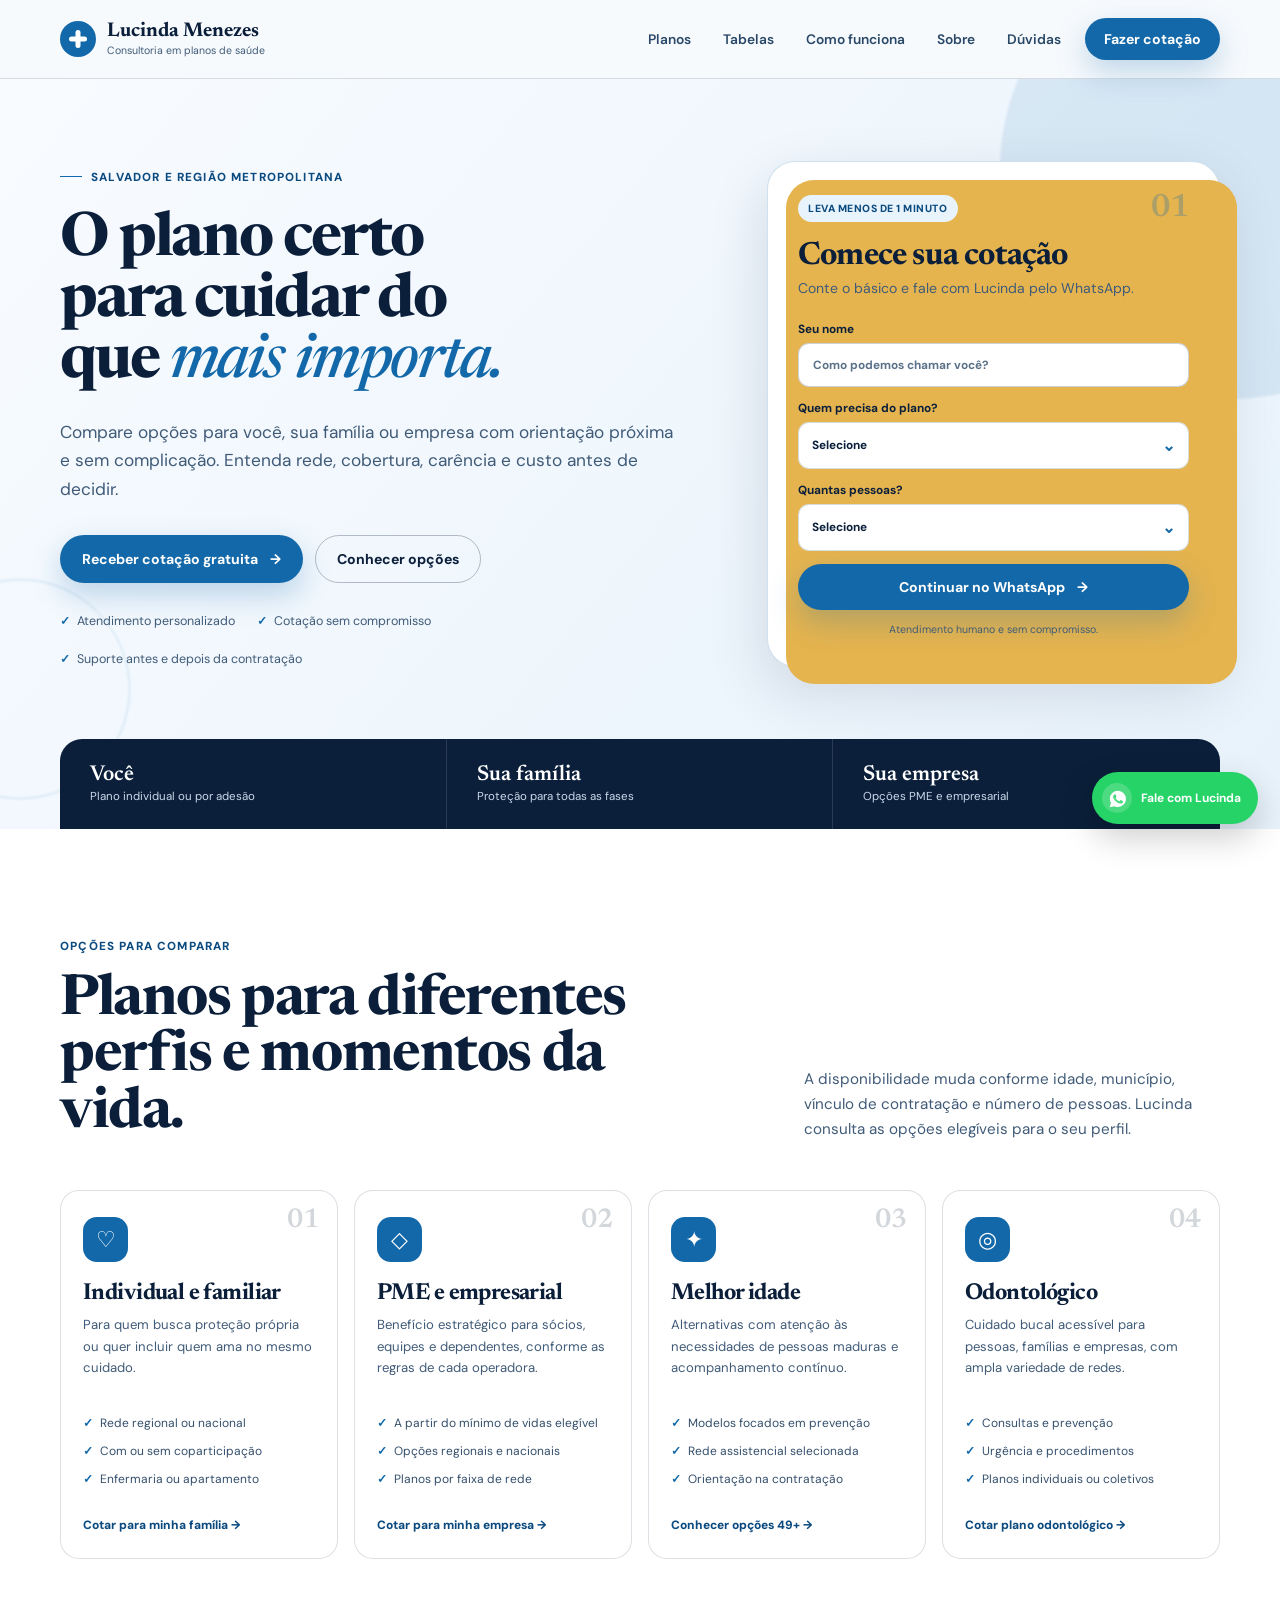
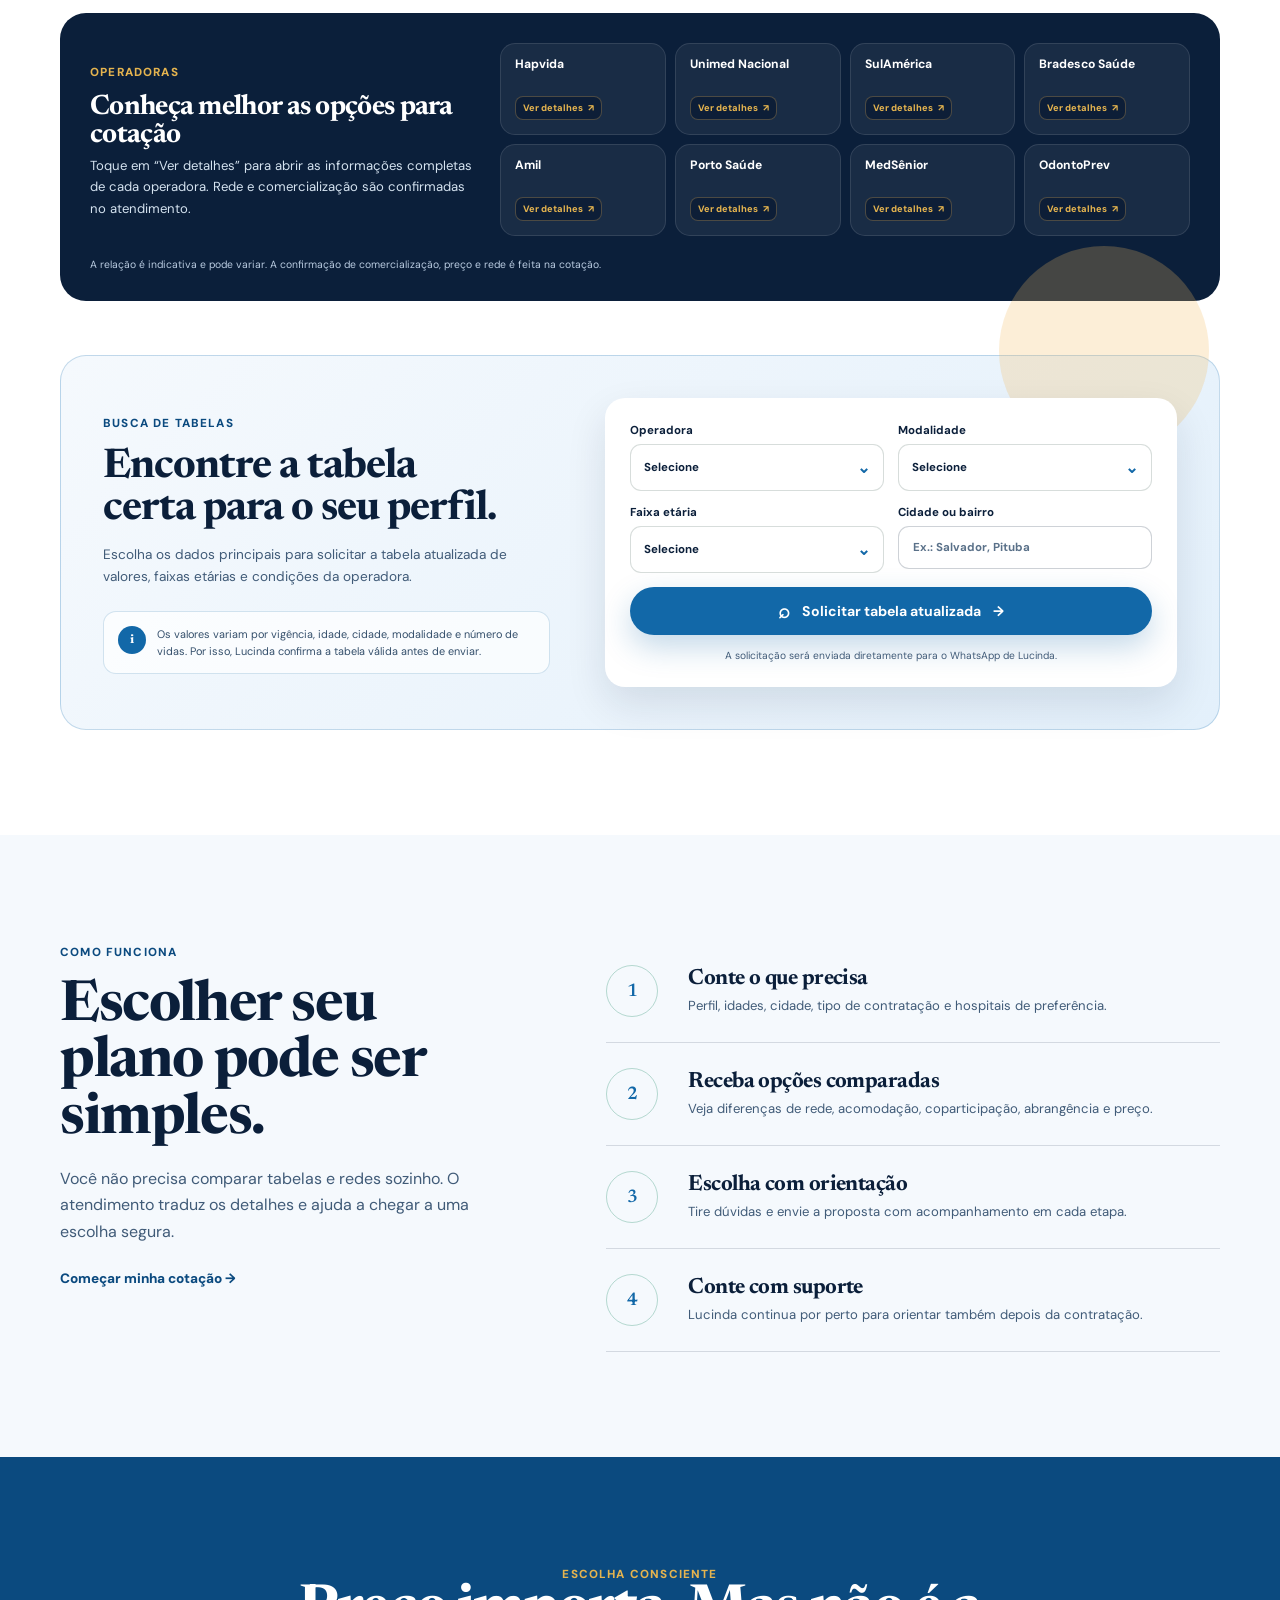
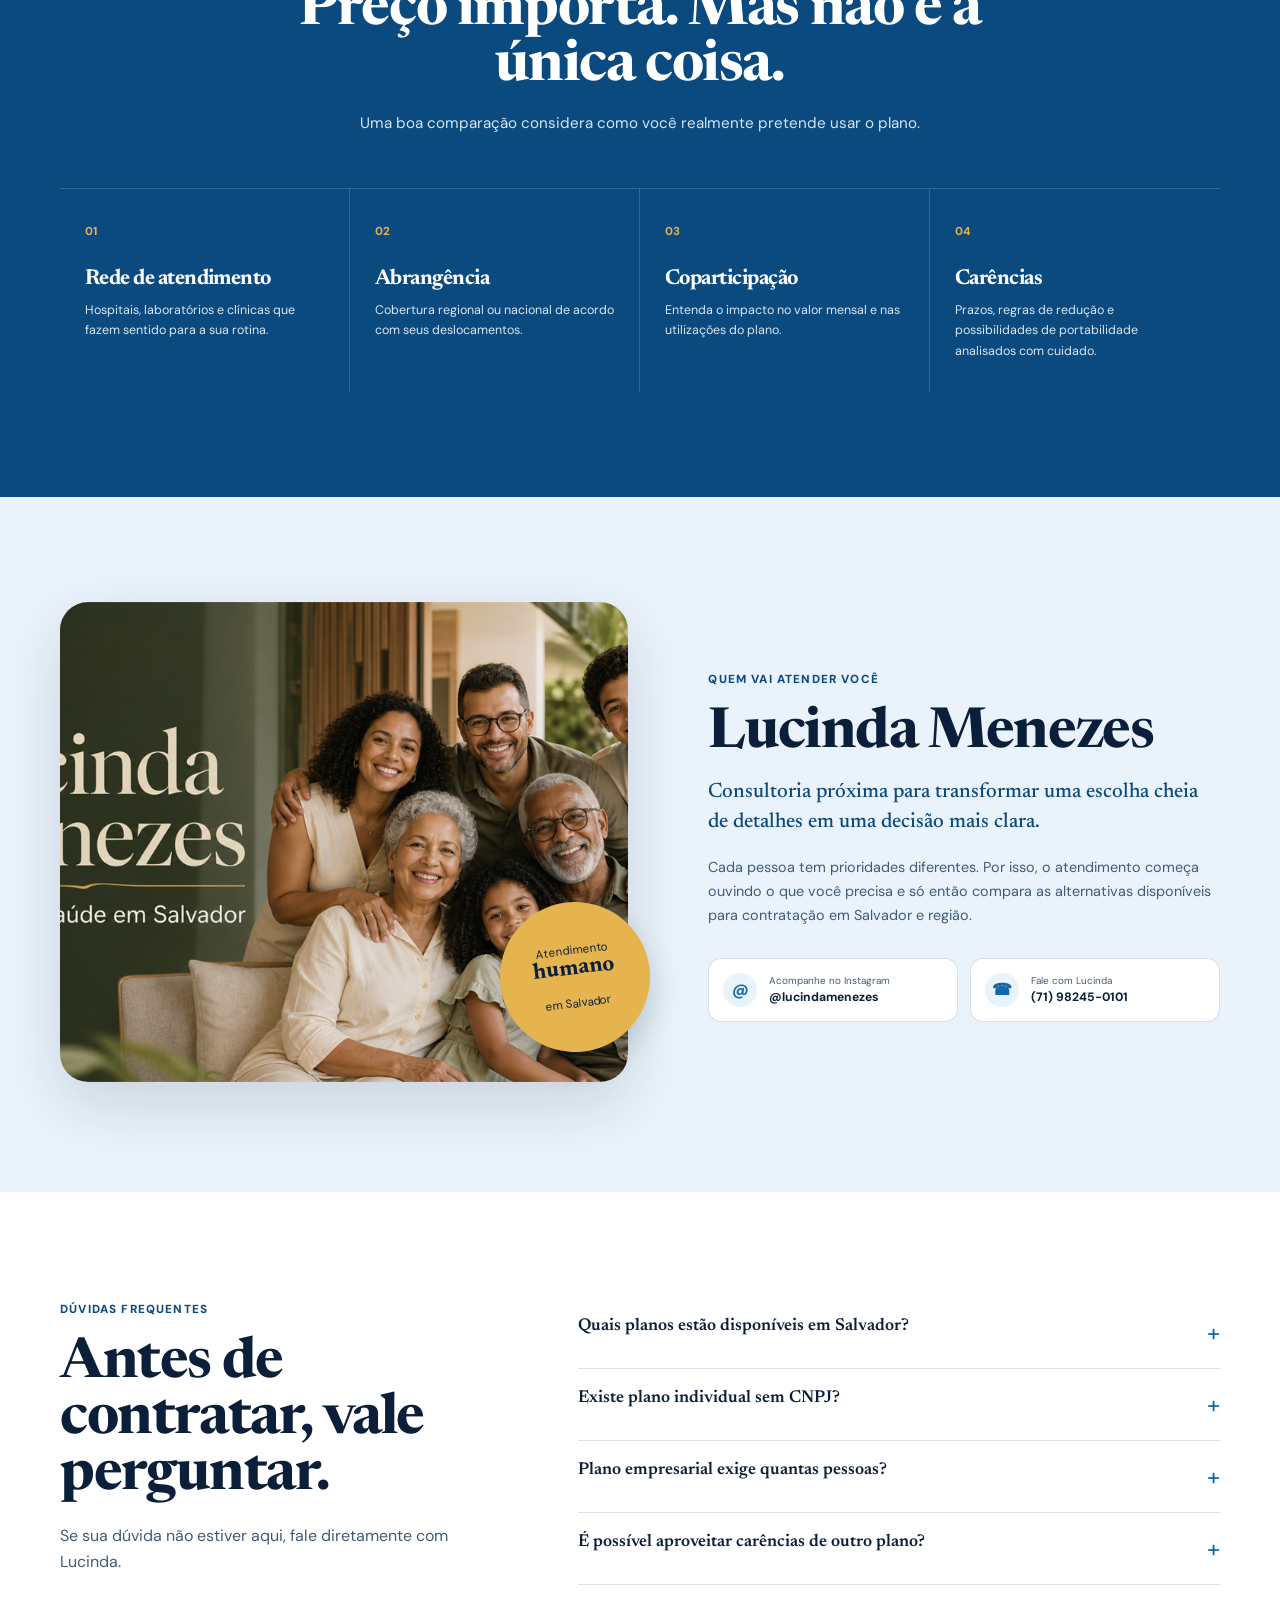
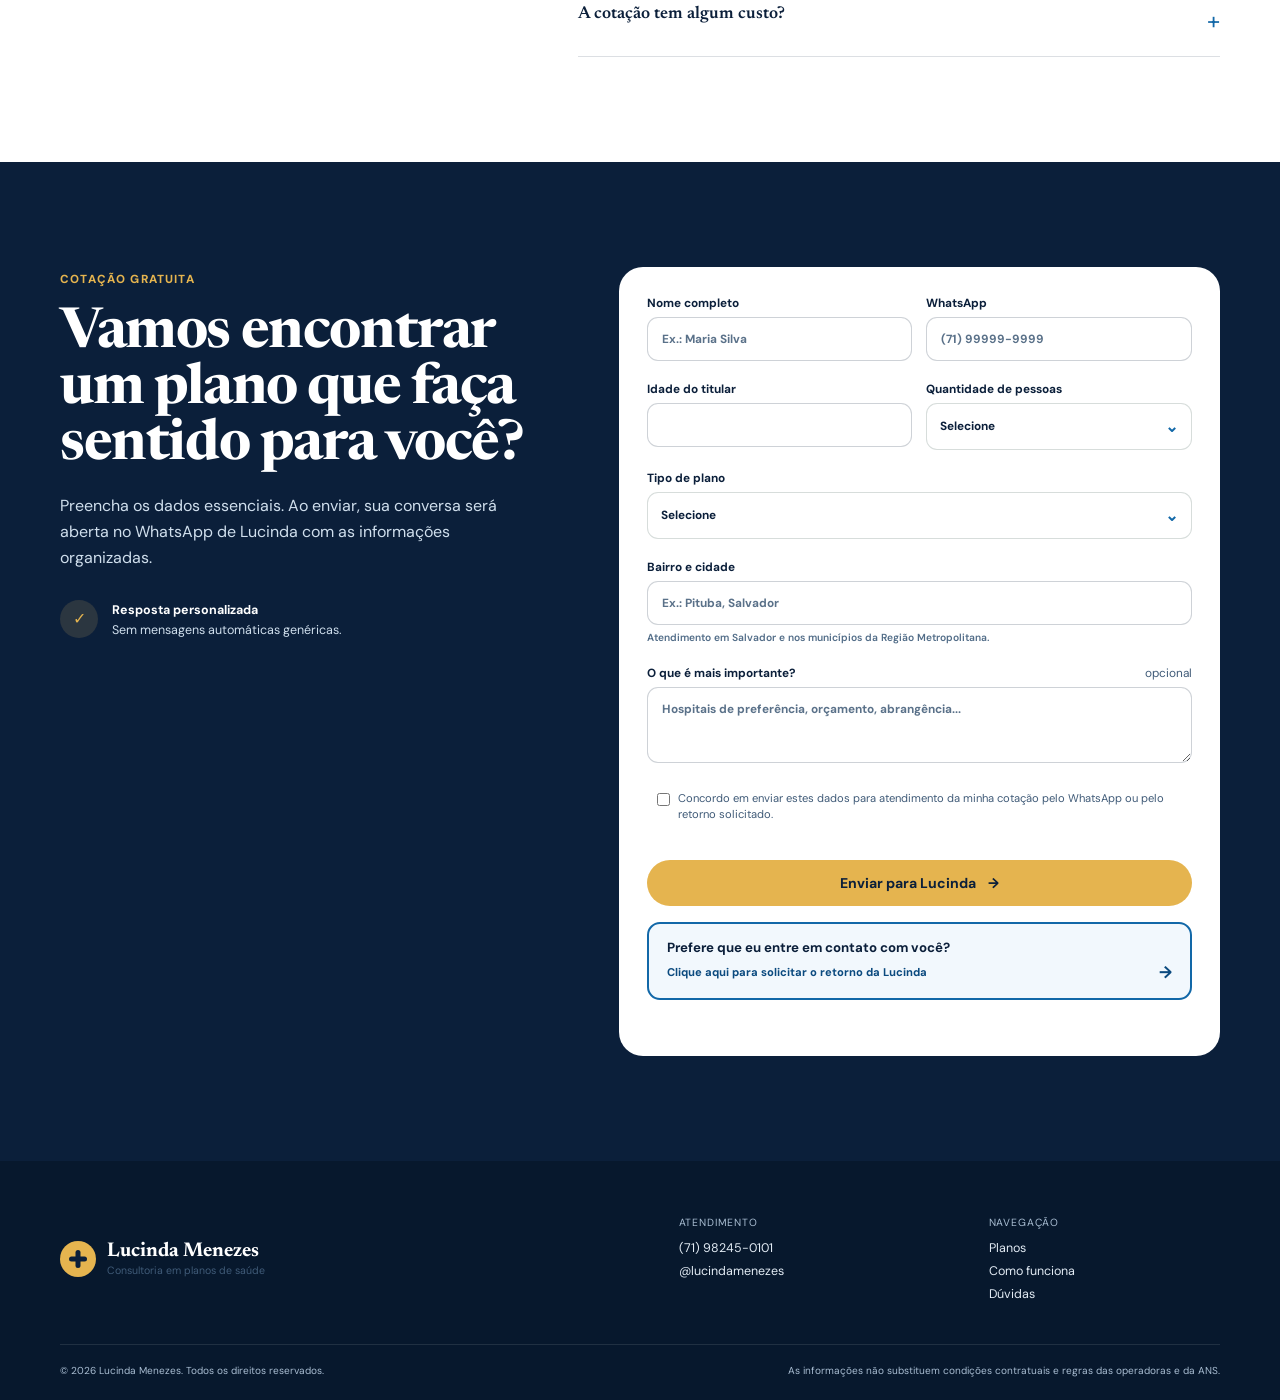
==== commit b9bb397a: "Update index.html" ====
--- a/index.html
+++ b/index.html
@@ -18,7 +18,6 @@
   <link href="https://fonts.googleapis.com/css2?family=DM+Sans:wght@400;500;600;700&family=Newsreader:opsz,wght@6..72,500;6..72,600;6..72,700&display=swap" rel="stylesheet">
   <link rel="stylesheet" href="styles.css">
   <link rel="stylesheet" href="mobile.css">
-  <script src="https://challenges.cloudflare.com/turnstile/v0/api.js" async defer></script>
 </head>
 <body>
   <header class="site-header">
@@ -169,10 +168,6 @@
           <datalist id="localSuggestions"><option value="Pituba, Salvador"><option value="Barra, Salvador"><option value="Brotas, Salvador"><option value="Cabula, Salvador"><option value="Imbuí, Salvador"><option value="Itapuã, Salvador"><option value="Rio Vermelho, Salvador"><option value="Centro, Lauro de Freitas"><option value="Vilas do Atlântico, Lauro de Freitas"><option value="Centro, Camaçari"><option value="Centro, Simões Filho"></datalist>
           <label>O que é mais importante? <span class="optional">opcional</span><textarea id="prioridade" rows="3" placeholder="Hospitais de preferência, orçamento, abrangência..."></textarea></label>
           <label class="consent" id="consentLabel"><input id="consent" type="checkbox" required aria-describedby="consentError"><span>Concordo em enviar estes dados para atendimento da minha cotação pelo WhatsApp ou pelo retorno solicitado.</span></label><small class="field-error consent-error" id="consentError" aria-live="polite"></small>
-          <div class="captcha-wrap">
-            <div class="cf-turnstile" data-sitekey="0x4AAAAAAEijw3wAcGGz25Wt" data-action="contact_lucinda" data-theme="light" data-size="flexible"></div>
-            <small>Verificação de segurança necessária apenas para solicitar retorno.</small>
-          </div>
           <button class="button button-gold button-full" type="submit">Enviar para Lucinda <span>→</span></button>
           <button class="callback-button" id="callbackRequest" type="button">
             <b>Prefere que eu entre em contato com você?</b>
@@ -195,7 +190,11 @@
     const menuButton=document.getElementById('menuButton'),navLinks=document.getElementById('navLinks');
     menuButton.addEventListener('click',()=>{const open=navLinks.classList.toggle('open');menuButton.classList.toggle('open',open);menuButton.setAttribute('aria-expanded',open);menuButton.setAttribute('aria-label',open?'Fechar menu':'Abrir menu')});
     navLinks.querySelectorAll('a').forEach(link=>link.addEventListener('click',()=>{navLinks.classList.remove('open');menuButton.classList.remove('open');menuButton.setAttribute('aria-expanded','false');menuButton.setAttribute('aria-label','Abrir menu')}));
-    document.getElementById('heroForm').addEventListener('submit',event=>{event.preventDefault();trackEvent('hero_quote_submit');openWhatsapp(`Olá, Lucinda! Quero cotar um plano de saúde.\n\nNome: ${heroNome.value}\nPerfil: ${heroPerfil.value}\nQuantidade: ${heroVidas.value}`)});
+    document.getElementById('heroForm').addEventListener('submit',event=>{event.preventDefault();trackEvent('hero_quote_submit');openWhatsapp(`Olá, Lucinda! Quero cotar um plano de saúde.\
+
+Nome: ${heroNome.value}\
+Perfil: ${heroPerfil.value}\
+Quantidade: ${heroVidas.value}`)});
     const contactForm=document.getElementById('contactForm');
     const nameField=document.getElementById('nome'),phoneField=document.getElementById('telefone'),ageField=document.getElementById('idade'),livesField=document.getElementById('vidas'),typeField=document.getElementById('tipo'),localField=document.getElementById('local'),consentField=document.getElementById('consent'),callbackField=document.getElementById('callbackRequest'),callbackStatus=document.getElementById('callbackStatus');
     const normalizeLocal=value=>value.normalize('NFD').replace(/[\u0300-\u036f]/g,'').toLowerCase().replace(/[’']/g,"'").replace(/\s+/g,' ').trim();
@@ -269,7 +268,15 @@
     contactForm.addEventListener('submit',event=>{
       event.preventDefault();
       if(!validateContactForm())return;
-      const quoteMessage=`Olá, Lucinda! Gostaria de receber uma cotação de plano de saúde.\n\nNome: ${nameField.value.trim()}\nWhatsApp: ${phoneField.value}\nIdade do titular: ${ageField.value}\nQuantidade: ${livesField.value}\nTipo: ${typeField.value}\nLocal: ${localField.value.trim()}\nPrioridades: ${prioridade.value||'Não informadas'}`;
+      const quoteMessage=`Olá, Lucinda! Gostaria de receber uma cotação de plano de saúde.\
+
+Nome: ${nameField.value.trim()}\
+WhatsApp: ${phoneField.value}\
+Idade do titular: ${ageField.value}\
+Quantidade: ${livesField.value}\
+Tipo: ${typeField.value}\
+Local: ${localField.value.trim()}\
+Prioridades: ${prioridade.value||'Não informadas'}`;
       trackEvent('contact_form_submit');
       callbackStatus.textContent='';
       openWhatsapp(quoteMessage);
@@ -278,20 +285,23 @@
     });
     callbackField.addEventListener('click',()=>{
       if(!validateContactForm())return;
-      const captchaToken=new FormData(contactForm).get('cf-turnstile-response');
-      if(!captchaToken){callbackStatus.textContent='Conclua a verificação de segurança antes de solicitar o retorno.';return}
       callbackField.disabled=true;
       callbackStatus.textContent='Enviando seu pedido de retorno...';
       trackEvent('callback_request');
       const requestId=crypto.randomUUID();
       fetch('/.netlify/functions/lucinda-lead',{
         method:'POST',headers:{'Content-Type':'application/json'},keepalive:true,
-        body:JSON.stringify({request_id:requestId,name:nameField.value.trim(),phone:phoneField.value,age:Number(ageField.value),lives:livesField.value,plan_type:typeField.value,location:localField.value.trim(),callback_consent:true,turnstile_token:captchaToken})
-      }).then(async response=>{const result=await response.json().catch(()=>({}));if(!response.ok){const error=new Error('Falha no cadastro');if(response.status===429||result.code==='CONTACT_COOLDOWN_24H')error.userMessage='Você já solicitou contato com este nome e telefone. Aguarde 24 horas para enviar uma nova solicitação.';else if(result.code==='CAPTCHA_REQUIRED')error.userMessage='A verificação de segurança expirou ou não foi aceita. Tente novamente.';throw error}callbackStatus.textContent='Pedido enviado! Lucinda recebeu seus dados e entrará em contato.';if(result.contact_token){sessionStorage.setItem('lucindaCallbackRequestId',requestId);sessionStorage.setItem('lucindaCallbackToken',result.contact_token);sessionStorage.setItem('lucindaCallbackPhone',phoneField.value.replace(/\D/g,''));sessionStorage.setItem('lucindaCallbackName',nameField.value.trim());sessionStorage.removeItem('lucindaBothNotified');notifyBothContactMethods()}})
+        body:JSON.stringify({request_id:requestId,name:nameField.value.trim(),phone:phoneField.value,age:Number(ageField.value),lives:livesField.value,plan_type:typeField.value,location:localField.value.trim(),callback_consent:true})
+      }).then(async response=>{const result=await response.json().catch(()=>({}));if(!response.ok){const error=new Error('Falha no cadastro');if(response.status===429||result.code==='CONTACT_COOLDOWN_24H')error.userMessage='Você já solicitou contato com este nome e telefone. Aguarde 24 horas para enviar uma nova solicitação.';throw error}callbackStatus.textContent='Pedido enviado! Lucinda recebeu seus dados e entrará em contato.';if(result.contact_token){sessionStorage.setItem('lucindaCallbackRequestId',requestId);sessionStorage.setItem('lucindaCallbackToken',result.contact_token);sessionStorage.setItem('lucindaCallbackPhone',phoneField.value.replace(/\D/g,''));sessionStorage.setItem('lucindaCallbackName',nameField.value.trim());sessionStorage.removeItem('lucindaBothNotified');notifyBothContactMethods()}})
         .catch(error=>{callbackStatus.textContent=error.userMessage||'Não foi possível registrar o retorno agora. Tente novamente ou envie pelo WhatsApp.'})
-        .finally(()=>{callbackField.disabled=false;window.turnstile?.reset()});
+        .finally(()=>{callbackField.disabled=false});
     });
-    document.getElementById('tableForm').addEventListener('submit',event=>{event.preventDefault();trackEvent('table_quote_submit');openWhatsapp(`Olá, Lucinda! Quero consultar uma tabela atualizada de plano de saúde.\n\nOperadora: ${tableOperator.value}\nModalidade: ${tableType.value}\nFaixa etária: ${tableAge.value}\nLocal: ${tableCity.value}`)});
+    document.getElementById('tableForm').addEventListener('submit',event=>{event.preventDefault();trackEvent('table_quote_submit');openWhatsapp(`Olá, Lucinda! Quero consultar uma tabela atualizada de plano de saúde.\
+
+Operadora: ${tableOperator.value}\
+Modalidade: ${tableType.value}\
+Faixa etária: ${tableAge.value}\
+Local: ${tableCity.value}`)});
     document.addEventListener('click',event=>{const link=event.target.closest('a[href]');if(!link)return;const href=link.getAttribute('href')||'';if(href.includes('wa.me'))trackEvent('whatsapp_click');else if(href.startsWith('tel:'))trackEvent('phone_click');else if(href.includes('instagram.com'))trackEvent('instagram_click')});
     trackEvent('page_view');
     const operatorData={
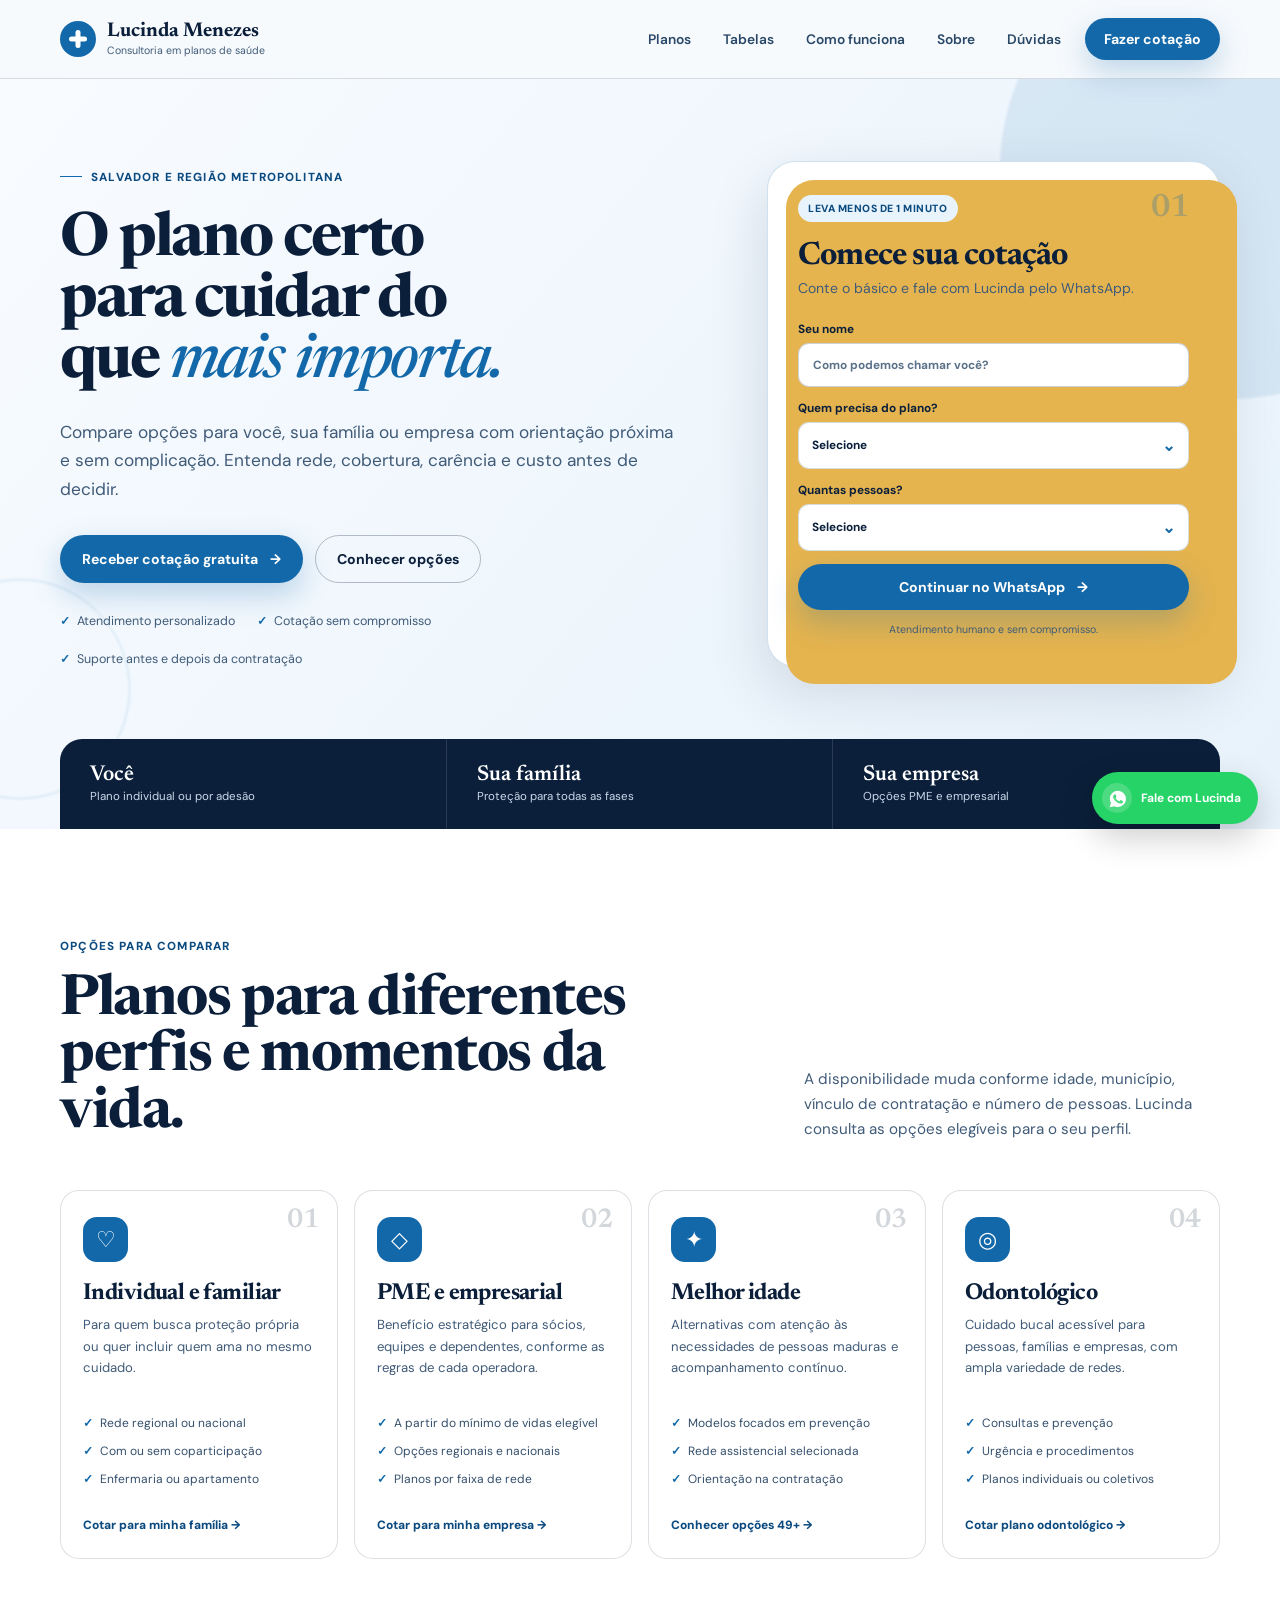
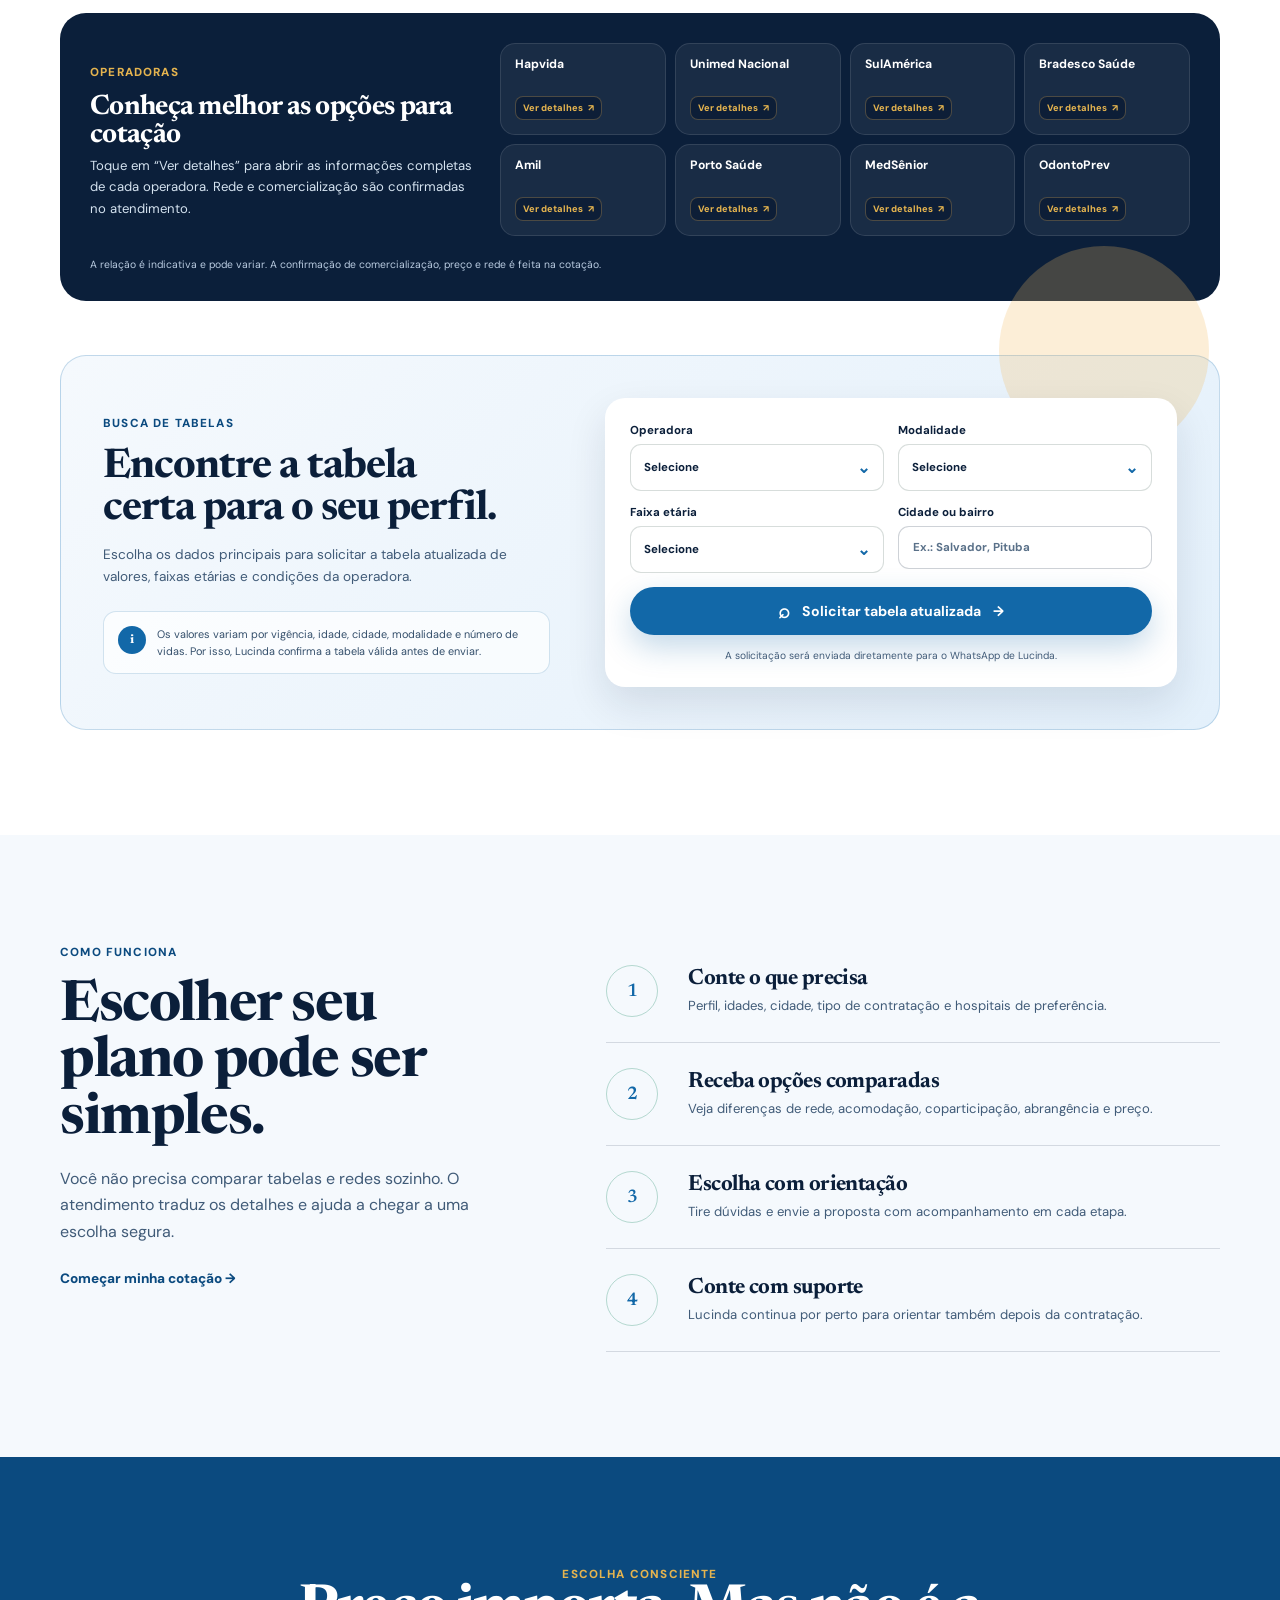
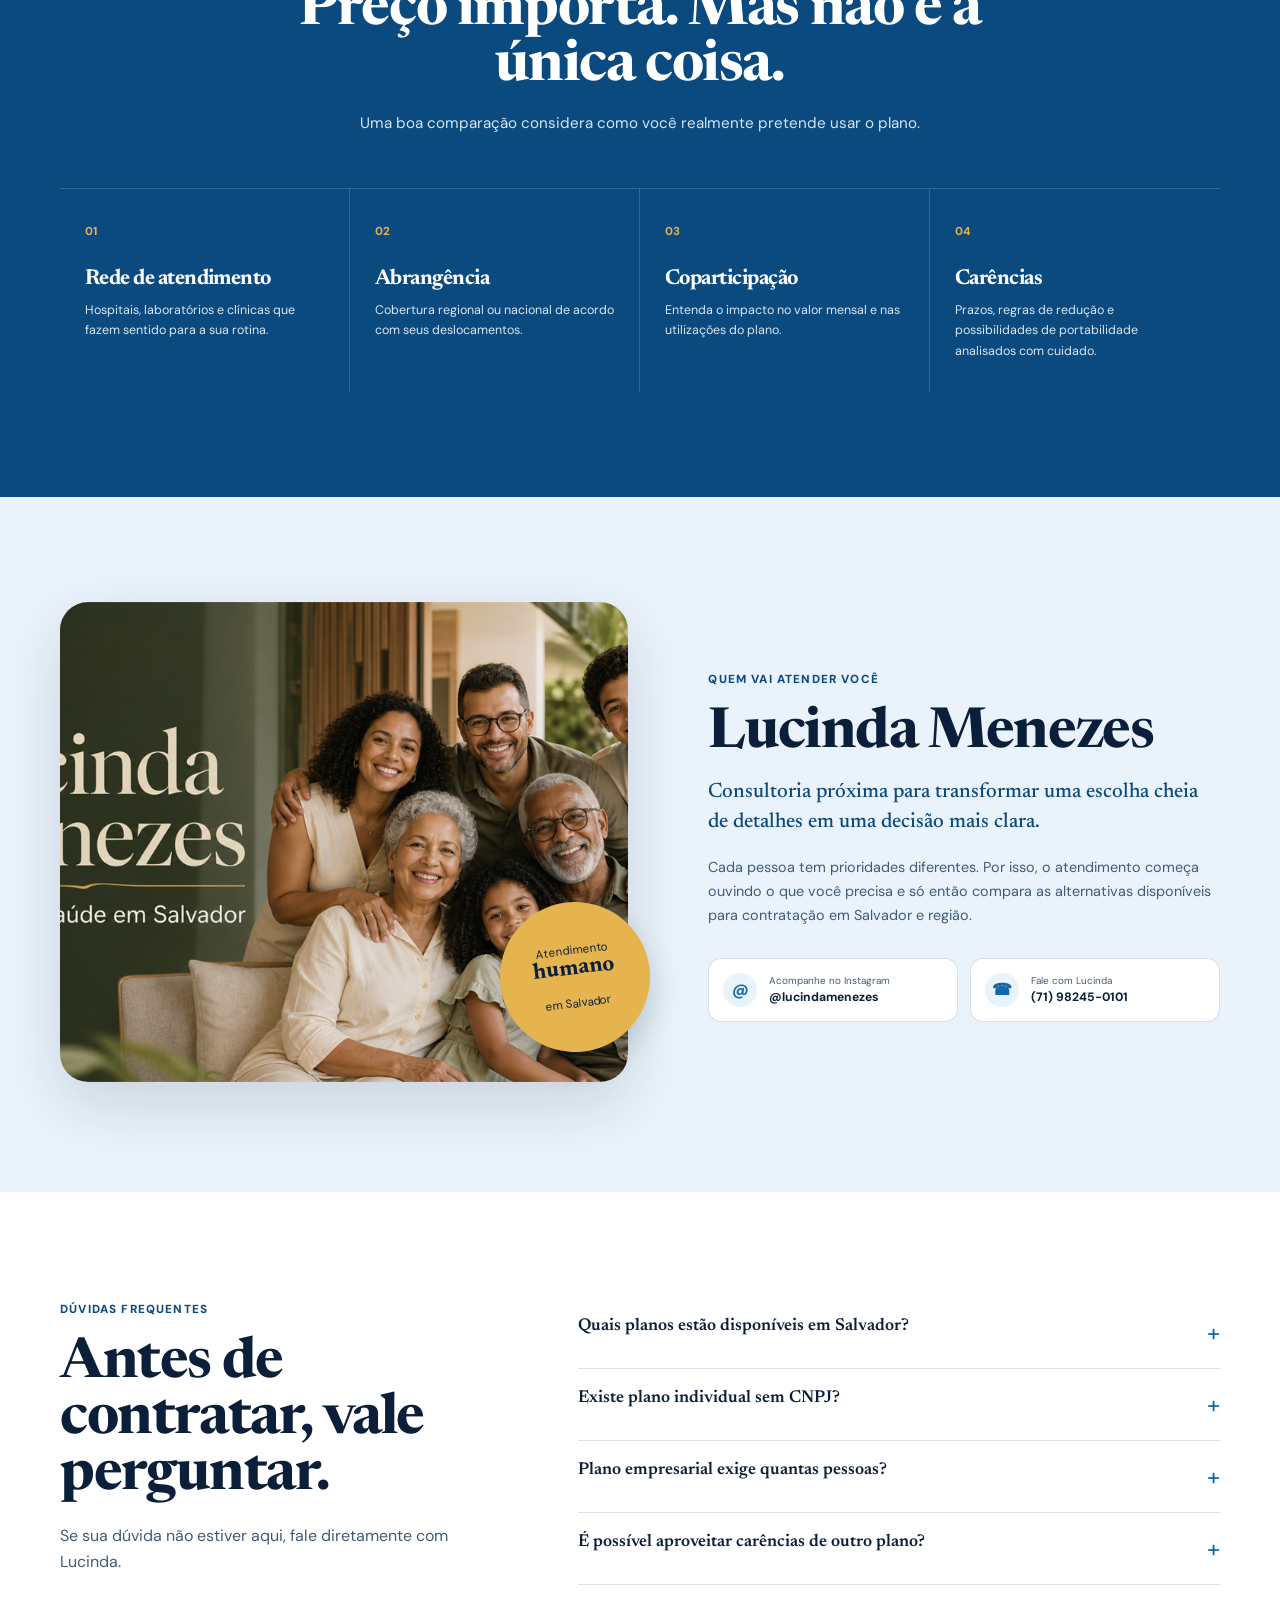
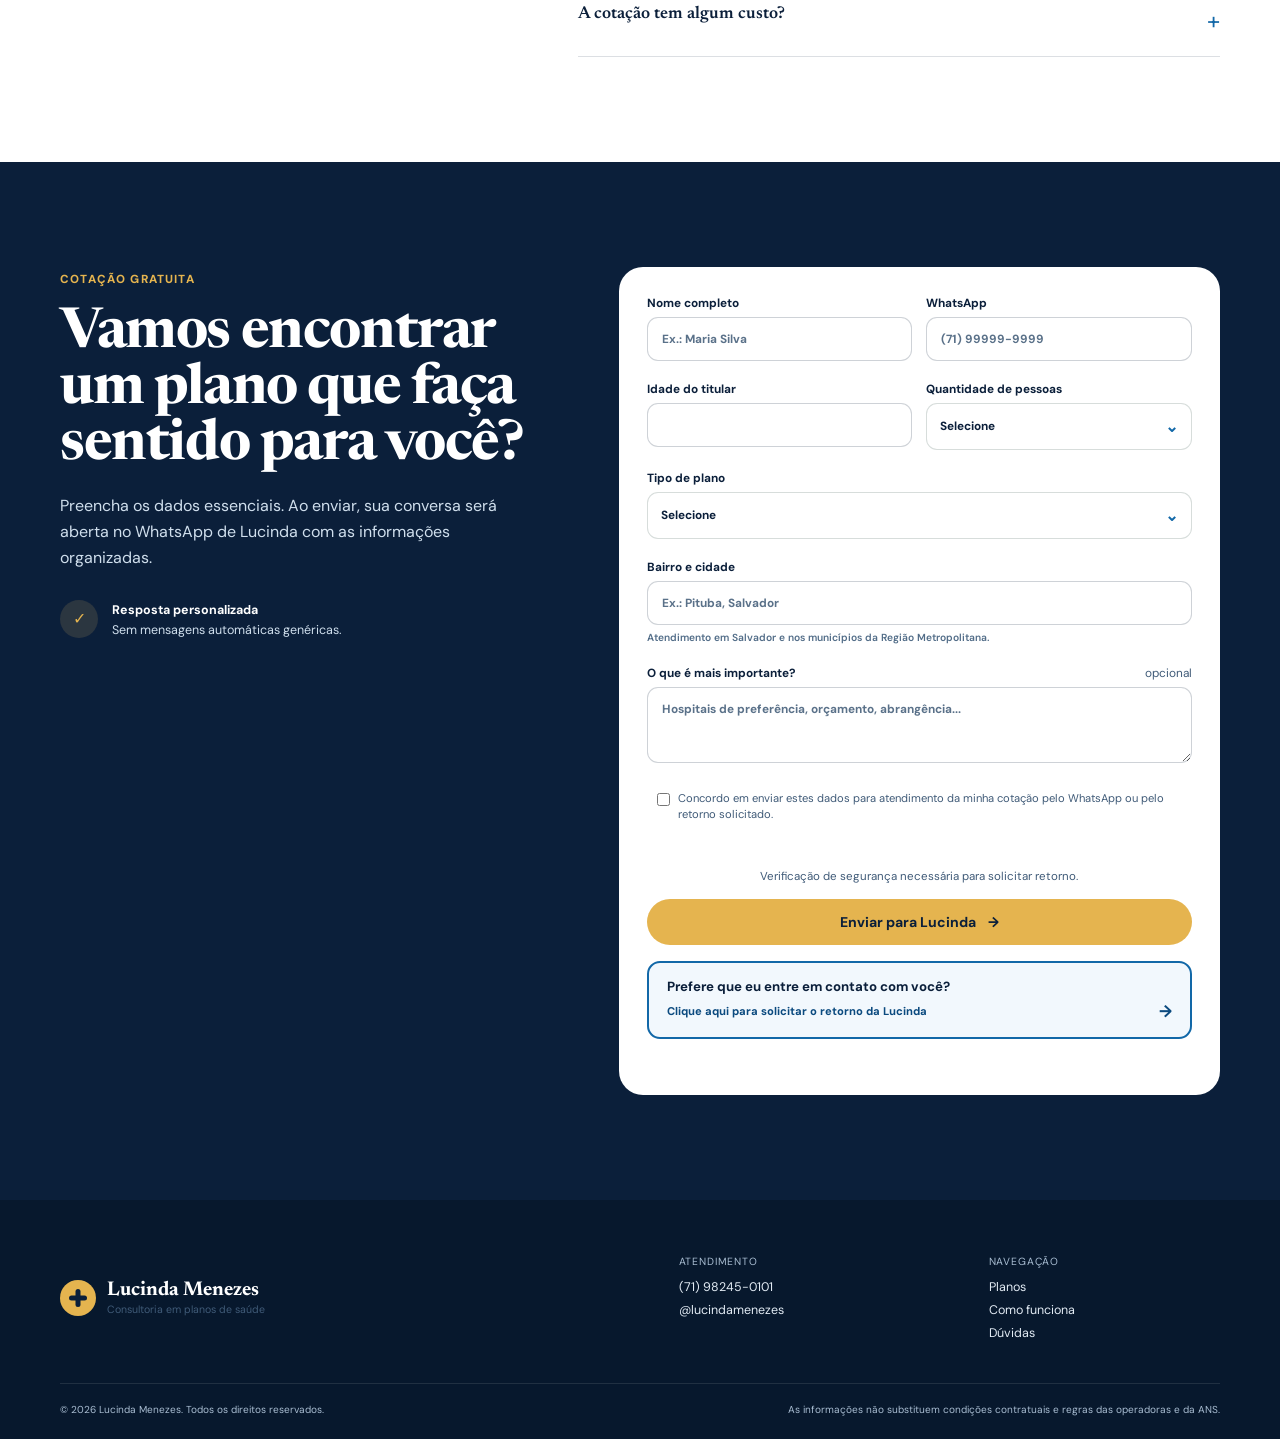
==== commit df6eaa96: "Update index.html" ====
--- a/index.html
+++ b/index.html
@@ -18,6 +18,8 @@
   <link href="https://fonts.googleapis.com/css2?family=DM+Sans:wght@400;500;600;700&family=Newsreader:opsz,wght@6..72,500;6..72,600;6..72,700&display=swap" rel="stylesheet">
   <link rel="stylesheet" href="styles.css">
   <link rel="stylesheet" href="mobile.css">
+<script src="https://js.hcaptcha.com/1/api.js" async defer></script>
+<style>.captcha-wrap{display:grid;justify-items:center;gap:7px;width:100%;margin-top:2px}.captcha-wrap small{color:var(--muted);font-size:.72rem;text-align:center}.h-captcha{max-width:100%}</style>
 </head>
 <body>
   <header class="site-header">
@@ -168,6 +170,10 @@
           <datalist id="localSuggestions"><option value="Pituba, Salvador"><option value="Barra, Salvador"><option value="Brotas, Salvador"><option value="Cabula, Salvador"><option value="Imbuí, Salvador"><option value="Itapuã, Salvador"><option value="Rio Vermelho, Salvador"><option value="Centro, Lauro de Freitas"><option value="Vilas do Atlântico, Lauro de Freitas"><option value="Centro, Camaçari"><option value="Centro, Simões Filho"></datalist>
           <label>O que é mais importante? <span class="optional">opcional</span><textarea id="prioridade" rows="3" placeholder="Hospitais de preferência, orçamento, abrangência..."></textarea></label>
           <label class="consent" id="consentLabel"><input id="consent" type="checkbox" required aria-describedby="consentError"><span>Concordo em enviar estes dados para atendimento da minha cotação pelo WhatsApp ou pelo retorno solicitado.</span></label><small class="field-error consent-error" id="consentError" aria-live="polite"></small>
+          <div class="captcha-wrap">
+            <div class="h-captcha" data-sitekey="8a8c292e-bbea-46ea-9390-519cc2ccb4b6" data-theme="light"></div>
+            <small>Verificação de segurança necessária para solicitar retorno.</small>
+          </div>
           <button class="button button-gold button-full" type="submit">Enviar para Lucinda <span>→</span></button>
           <button class="callback-button" id="callbackRequest" type="button">
             <b>Prefere que eu entre em contato com você?</b>
@@ -285,16 +291,18 @@
     });
     callbackField.addEventListener('click',()=>{
       if(!validateContactForm())return;
+      const captchaToken=new FormData(contactForm).get('h-captcha-response');
+      if(!captchaToken){callbackStatus.textContent='Conclua a verificação de segurança antes de solicitar o retorno.';return}
       callbackField.disabled=true;
       callbackStatus.textContent='Enviando seu pedido de retorno...';
       trackEvent('callback_request');
       const requestId=crypto.randomUUID();
       fetch('/.netlify/functions/lucinda-lead',{
         method:'POST',headers:{'Content-Type':'application/json'},keepalive:true,
-        body:JSON.stringify({request_id:requestId,name:nameField.value.trim(),phone:phoneField.value,age:Number(ageField.value),lives:livesField.value,plan_type:typeField.value,location:localField.value.trim(),callback_consent:true})
-      }).then(async response=>{const result=await response.json().catch(()=>({}));if(!response.ok){const error=new Error('Falha no cadastro');if(response.status===429||result.code==='CONTACT_COOLDOWN_24H')error.userMessage='Você já solicitou contato com este nome e telefone. Aguarde 24 horas para enviar uma nova solicitação.';throw error}callbackStatus.textContent='Pedido enviado! Lucinda recebeu seus dados e entrará em contato.';if(result.contact_token){sessionStorage.setItem('lucindaCallbackRequestId',requestId);sessionStorage.setItem('lucindaCallbackToken',result.contact_token);sessionStorage.setItem('lucindaCallbackPhone',phoneField.value.replace(/\D/g,''));sessionStorage.setItem('lucindaCallbackName',nameField.value.trim());sessionStorage.removeItem('lucindaBothNotified');notifyBothContactMethods()}})
+        body:JSON.stringify({request_id:requestId,name:nameField.value.trim(),phone:phoneField.value,age:Number(ageField.value),lives:livesField.value,plan_type:typeField.value,location:localField.value.trim(),callback_consent:true,hcaptcha_token:captchaToken})
+      }).then(async response=>{const result=await response.json().catch(()=>({}));if(!response.ok){const error=new Error('Falha no cadastro');if(response.status===429||result.code==='CONTACT_COOLDOWN_24H')error.userMessage='Você já solicitou contato com este nome e telefone. Aguarde 24 horas para enviar uma nova solicitação.';else if(result.code==='CAPTCHA_REQUIRED')error.userMessage='A verificação de segurança expirou ou não foi aceita. Tente novamente.';throw error}callbackStatus.textContent='Pedido enviado! Lucinda recebeu seus dados e entrará em contato.';if(result.contact_token){sessionStorage.setItem('lucindaCallbackRequestId',requestId);sessionStorage.setItem('lucindaCallbackToken',result.contact_token);sessionStorage.setItem('lucindaCallbackPhone',phoneField.value.replace(/\D/g,''));sessionStorage.setItem('lucindaCallbackName',nameField.value.trim());sessionStorage.removeItem('lucindaBothNotified');notifyBothContactMethods()}})
         .catch(error=>{callbackStatus.textContent=error.userMessage||'Não foi possível registrar o retorno agora. Tente novamente ou envie pelo WhatsApp.'})
-        .finally(()=>{callbackField.disabled=false});
+        .finally(()=>{callbackField.disabled=false;window.hcaptcha?.reset()});
     });
     document.getElementById('tableForm').addEventListener('submit',event=>{event.preventDefault();trackEvent('table_quote_submit');openWhatsapp(`Olá, Lucinda! Quero consultar uma tabela atualizada de plano de saúde.\
 
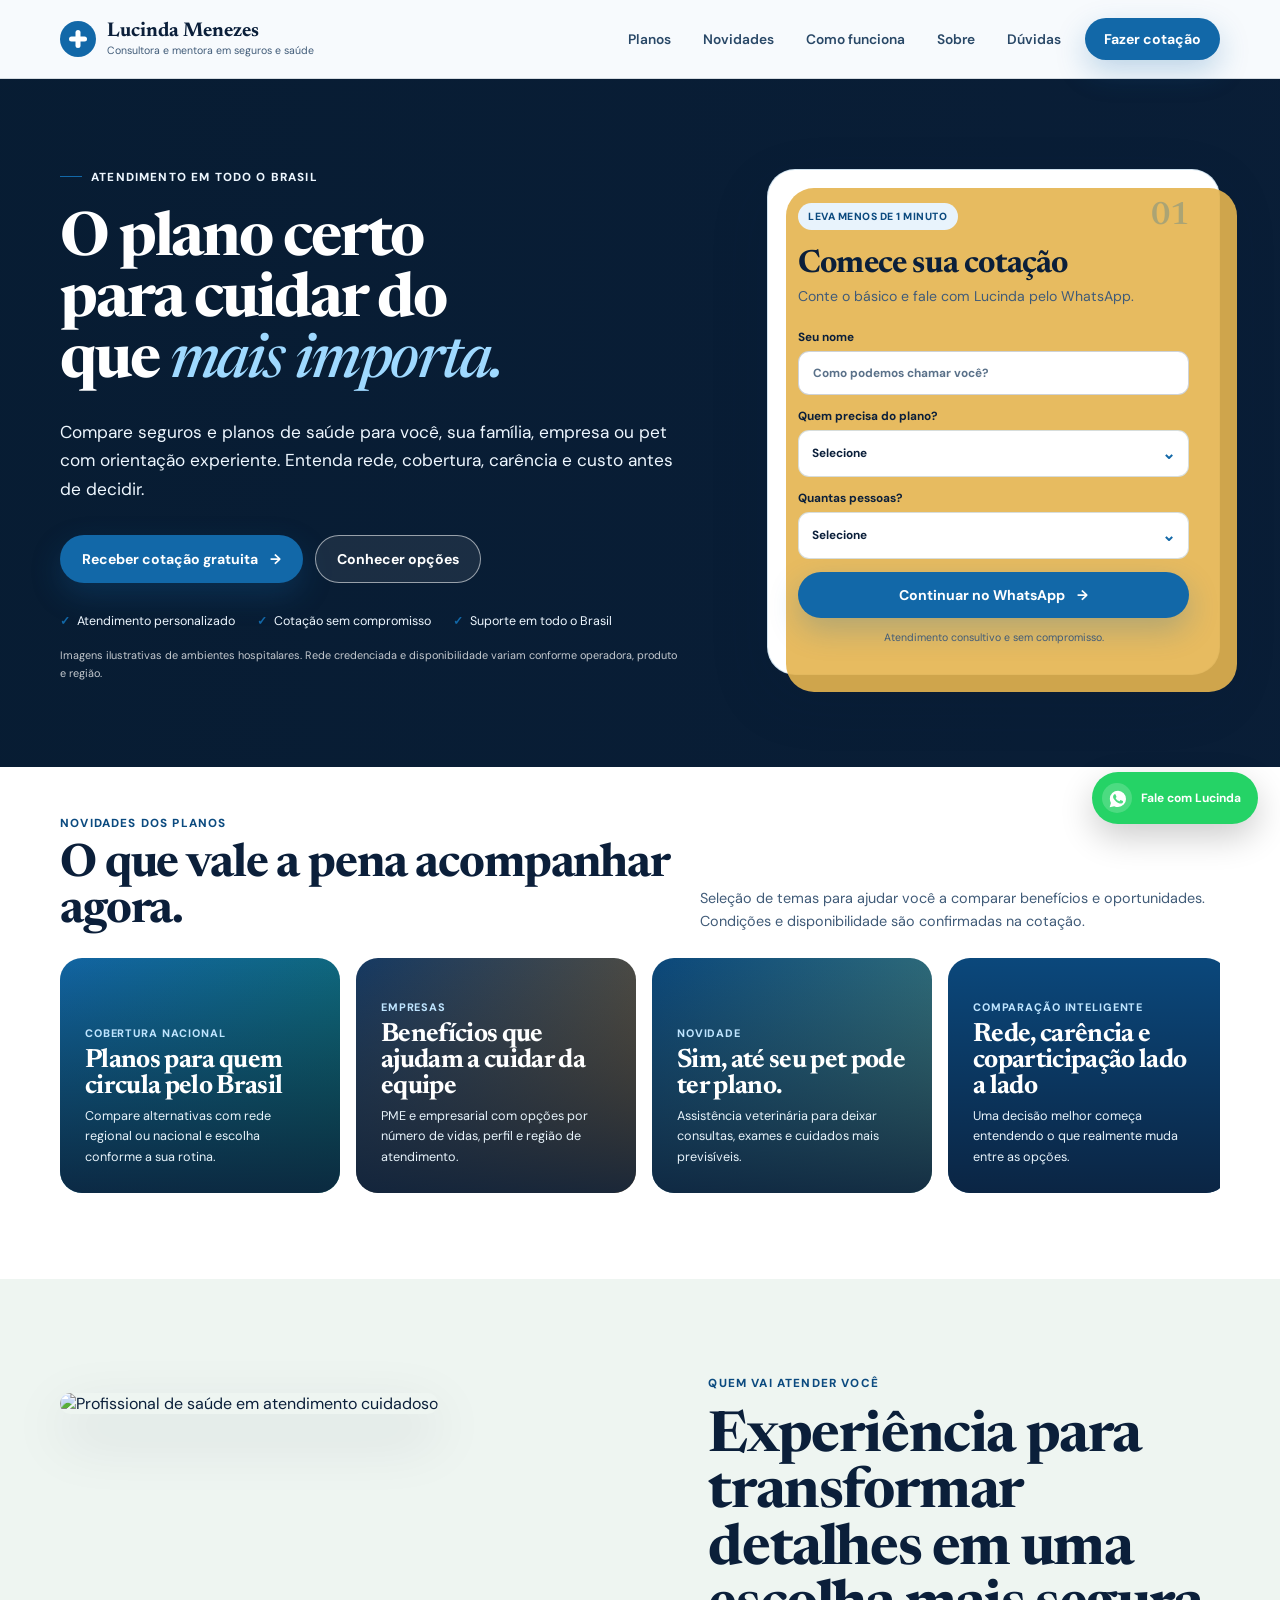
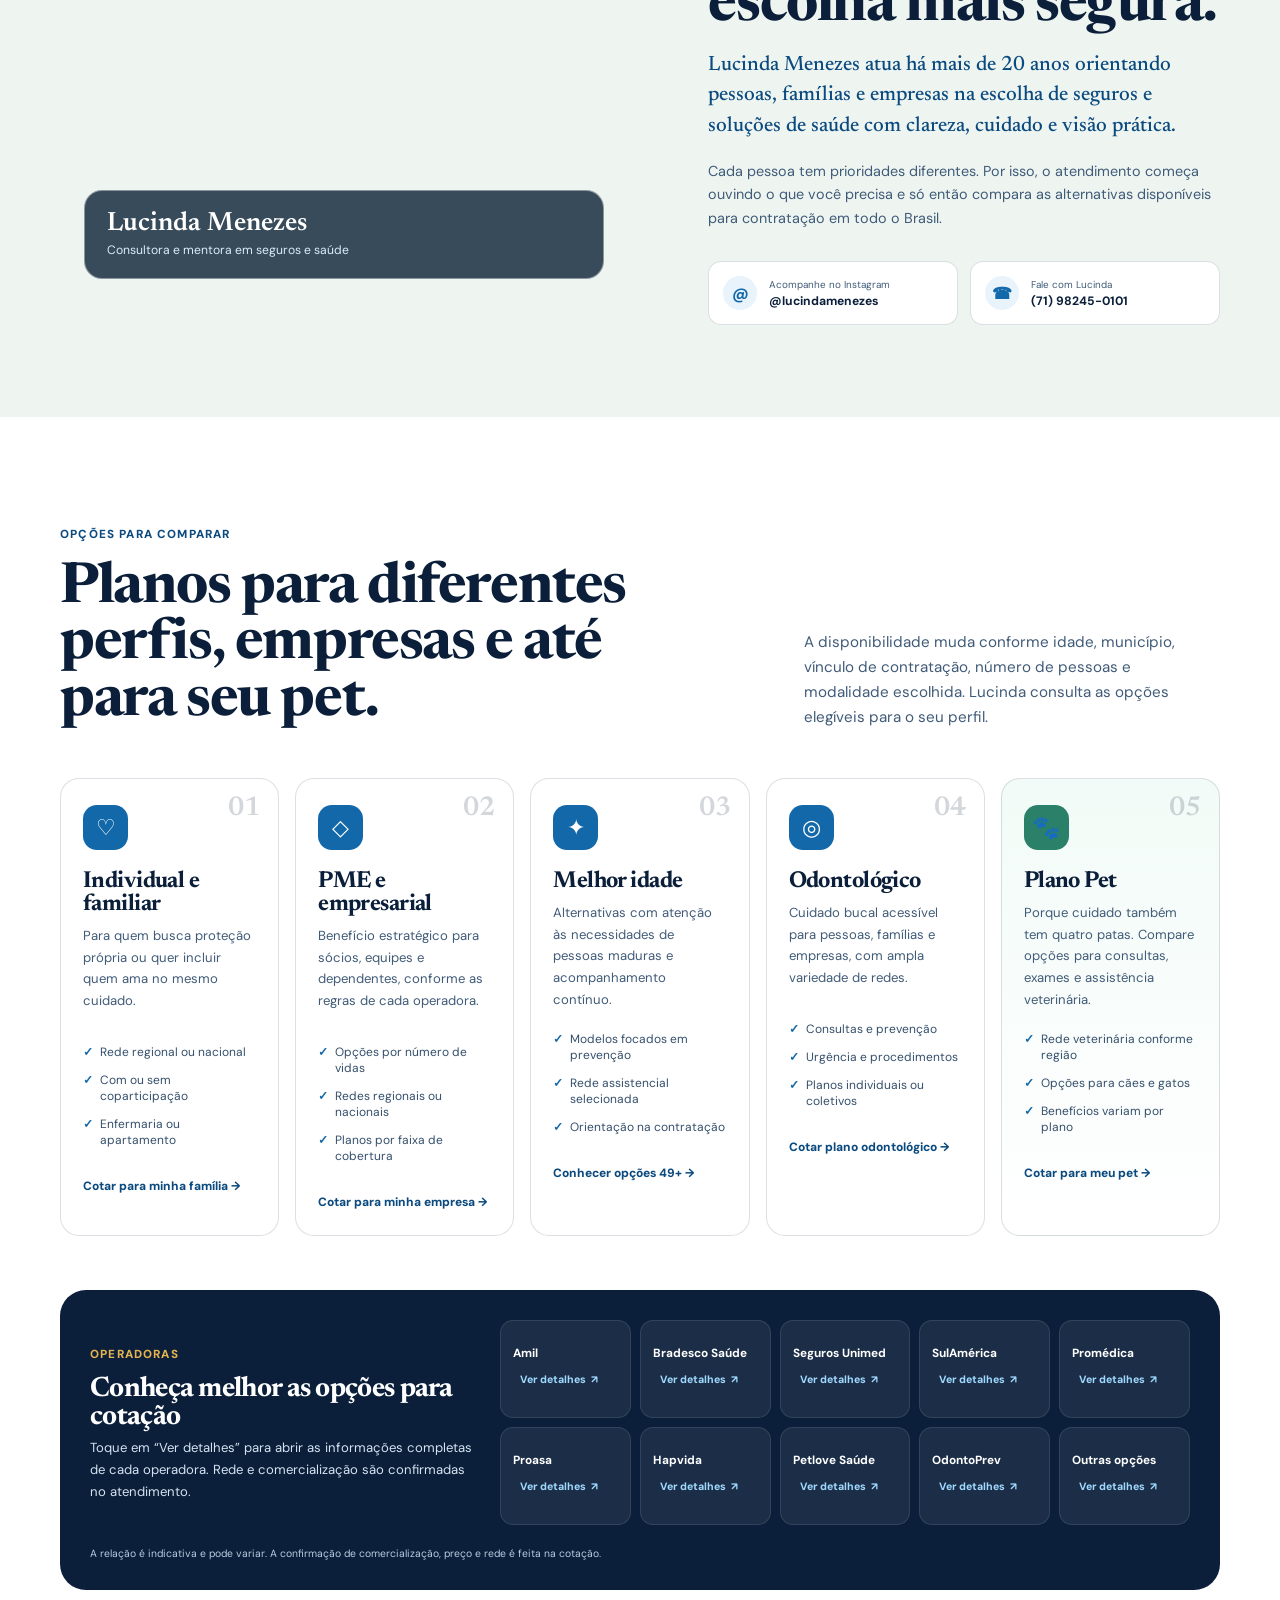
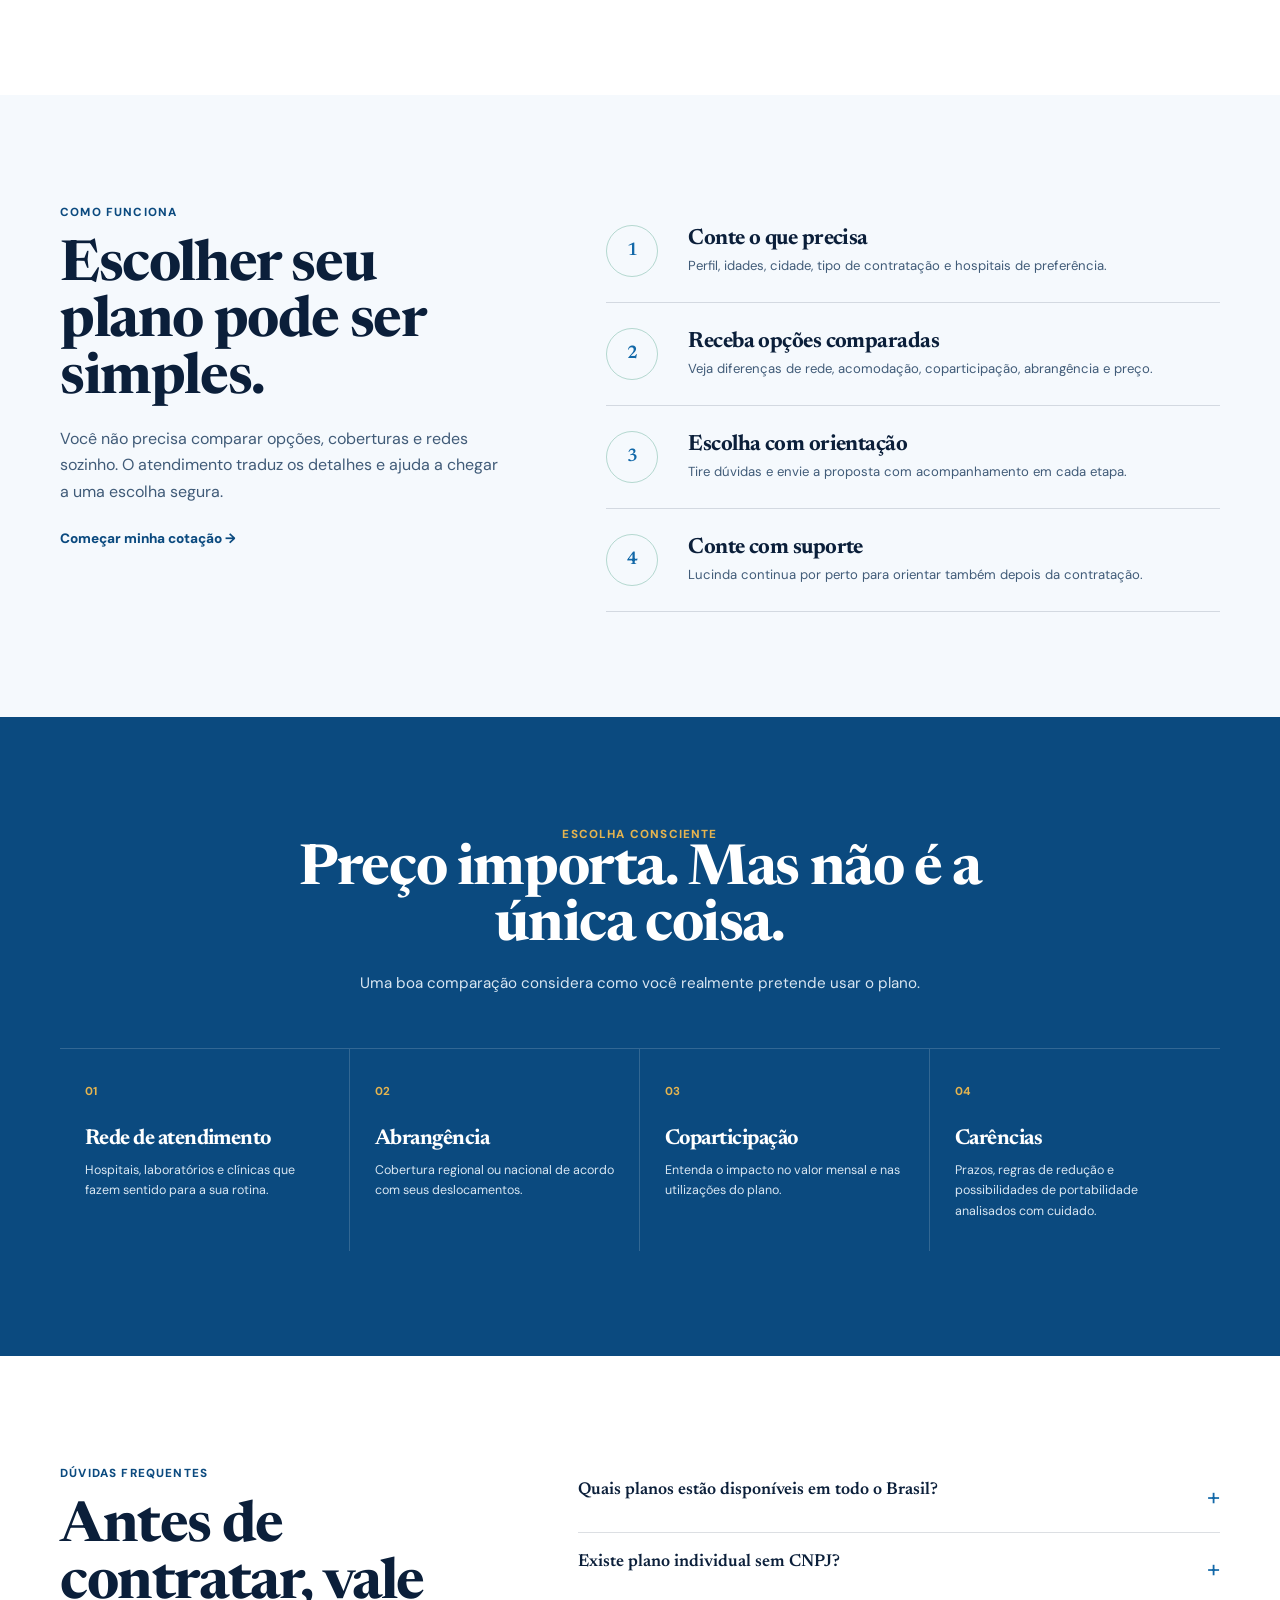
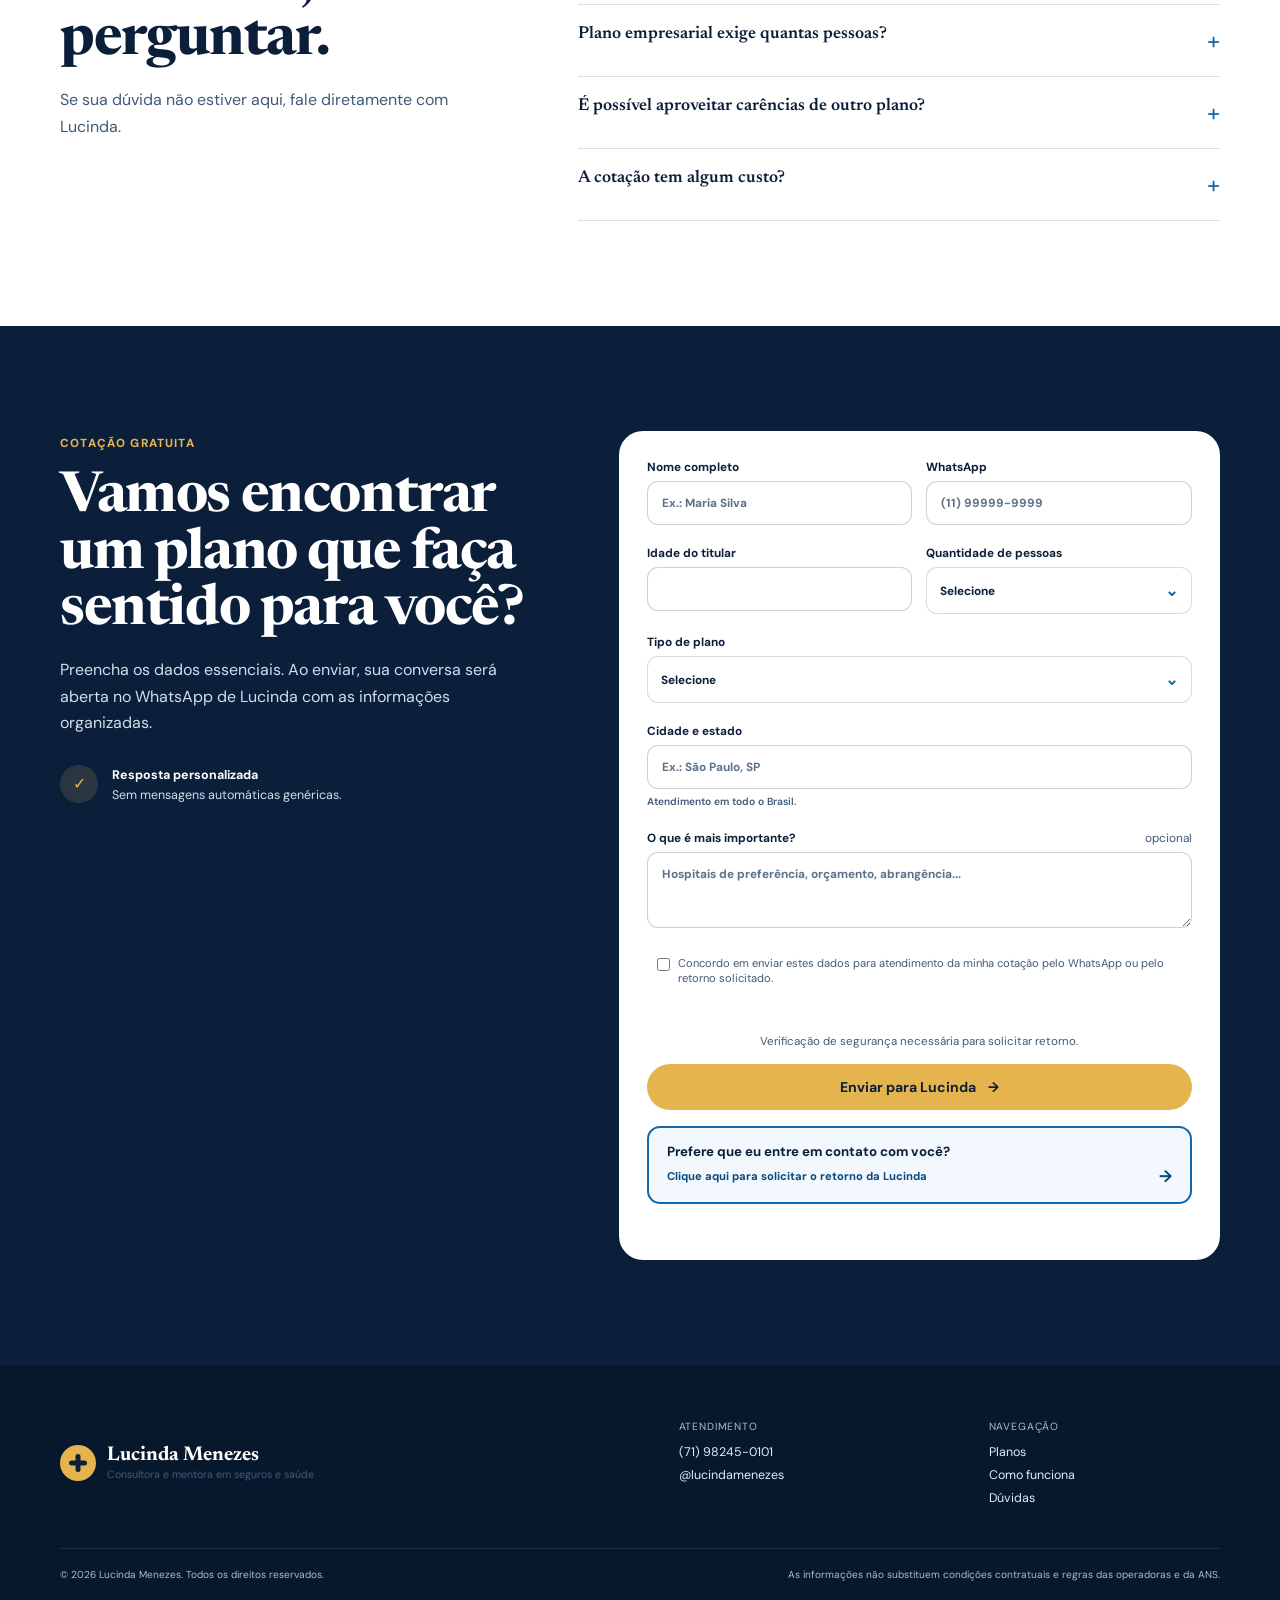
==== commit 8da5923f: "Update index.html FRONT atualizado" ====
--- a/index.html
+++ b/index.html
@@ -3,14 +3,14 @@
 <head>
   <meta charset="utf-8">
   <meta name="viewport" content="width=device-width,initial-scale=1">
-  <title>Lucinda Menezes | Planos de Saúde em Salvador</title>
-  <meta name="description" content="Compare planos de saúde em Salvador com atendimento consultivo de Lucinda Menezes. Cotação gratuita para você, sua família ou empresa.">
-  <meta property="og:title" content="Lucinda Menezes | Planos de Saúde em Salvador">
-  <meta property="og:description" content="Compare cobertura, rede e valores com orientação personalizada e cotação gratuita.">
+  <title>Lucinda Menezes | Seguros e Planos de Saúde em Todo o Brasil</title>
+  <meta name="description" content="Consultoria e mentoria em seguros e saúde com atendimento em todo o Brasil. Compare planos para você, sua família, empresa e pet com orientação personalizada.">
+  <meta property="og:title" content="Lucinda Menezes | Seguros e Planos de Saúde no Brasil">
+  <meta property="og:description" content="Consultoria e mentoria em seguros e saúde com atendimento em todo o Brasil. Cotação personalizada para pessoas, famílias, empresas e pets.">
   <meta property="og:image" content="/og.png">
   <meta name="twitter:card" content="summary_large_image">
-  <meta name="twitter:title" content="Lucinda Menezes | Planos de Saúde em Salvador">
-  <meta name="twitter:description" content="Compare cobertura, rede e valores com orientação personalizada e cotação gratuita.">
+  <meta name="twitter:title" content="Lucinda Menezes | Seguros e Planos de Saúde no Brasil">
+  <meta name="twitter:description" content="Consultoria e mentoria em seguros e saúde com atendimento em todo o Brasil.">
   <meta name="twitter:image" content="/og.png">
   <link rel="icon" type="image/svg+xml" href="data:image/svg+xml,<svg xmlns='http://www.w3.org/2000/svg' viewBox='0 0 24 24'><rect x='3' y='10' width='18' height='4' rx='2' fill='%231E8C68'/><rect x='10' y='3' width='4' height='18' rx='2' fill='%231E8C68'/></svg>">
   <link rel="preconnect" href="https://fonts.googleapis.com">
@@ -20,16 +20,46 @@
   <link rel="stylesheet" href="mobile.css">
 <script src="https://js.hcaptcha.com/1/api.js" async defer></script>
 <style>.captcha-wrap{display:grid;justify-items:center;gap:7px;width:100%;margin-top:2px}.captcha-wrap small{color:var(--muted);font-size:.72rem;text-align:center}.h-captcha{max-width:100%}</style>
+
+<style>
+.hero{position:relative;isolation:isolate;background:#0b1f3a;color:#fff;padding-top:82px}
+.hero:after{content:"";position:absolute;inset:0;z-index:-1;background:linear-gradient(90deg,rgba(7,28,50,.88) 0%,rgba(7,28,50,.64) 47%,rgba(7,28,50,.42) 100%)}
+.hero-slides{position:absolute;inset:0;z-index:-2;overflow:hidden}
+.hero-slide{position:absolute;inset:0;background-size:cover;background-position:center;opacity:0;transform:scale(1.04);animation:heroHospital 18s infinite}
+.hero-slide:nth-child(1){animation-delay:0s}.hero-slide:nth-child(2){animation-delay:6s}.hero-slide:nth-child(3){animation-delay:12s}
+@keyframes heroHospital{0%,28%{opacity:1;transform:scale(1)}34%,94%{opacity:0}100%{opacity:1}}
+.hero .eyebrow,.hero .hero-text,.hero .trust-list span{color:#eef7ff}.hero h1 em{color:#9fd9ff}.hero .button-secondary{color:#fff;border-color:rgba(255,255,255,.55);background:rgba(255,255,255,.08)}
+.hero .quote-card{color:var(--ink)}.hero .quote-card:before{opacity:.9}
+.hero-grid{padding-bottom:84px}.hero-orb{display:none}
+.hospital-note{margin-top:18px;font-size:.68rem;color:rgba(255,255,255,.76);max-width:620px}
+.news-section{padding:44px 0 72px;background:#fff}
+.news-head{display:flex;justify-content:space-between;gap:30px;align-items:end;margin-bottom:22px}
+.news-head h2{font-size:clamp(2rem,3.6vw,3.5rem);margin-top:10px}.news-head p{color:var(--muted);max-width:520px;font-size:.9rem}
+.news-carousel{display:grid;grid-auto-flow:column;grid-auto-columns:minmax(280px,1fr);gap:16px;overflow-x:auto;scroll-snap-type:x mandatory;padding:2px 2px 14px;scrollbar-width:thin}
+.news-card{scroll-snap-align:start;min-height:235px;border-radius:22px;padding:25px;display:flex;flex-direction:column;justify-content:flex-end;position:relative;overflow:hidden;color:#fff;background:#0b4a7f}
+.news-card:before{content:"";position:absolute;inset:0;background:linear-gradient(180deg,rgba(11,31,58,.05),rgba(11,31,58,.86));z-index:0}
+.news-card>*{position:relative;z-index:1}.news-card small{font-size:.68rem;text-transform:uppercase;letter-spacing:.08em;font-weight:800;color:#bfe5ff}.news-card h3{font-size:1.65rem;margin:8px 0 6px}.news-card p{font-size:.79rem;color:#e7f3fb}
+.news-card.pet{background:linear-gradient(135deg,#0b4a7f,#4c8a7b)}.news-card.business{background:linear-gradient(135deg,#163b65,#7c5b2c)}.news-card.national{background:linear-gradient(135deg,#1268a8,#0d6e64)}
+.about{padding:92px 0;background:#eef5f1}.about-art{min-height:510px}.about-art img{height:510px}.about-identity{position:absolute;left:24px;right:24px;bottom:24px;padding:20px 22px;border:1px solid rgba(255,255,255,.42);border-radius:18px;background:rgba(5,28,48,.78);backdrop-filter:blur(10px);color:#fff}
+.about-identity b{display:block;font:600 1.65rem 'Newsreader',serif}.about-identity span{display:block;margin-top:5px;font-size:.76rem;color:#d8edf9}
+.plan-grid{grid-template-columns:repeat(5,1fr)}.plan-card>p{min-height:98px}.plan-card.pet-card{background:linear-gradient(180deg,#f2fbf7,#fff)}.plan-card.pet-card .plan-icon{background:#2a8068}
+.operator-names{grid-template-columns:repeat(5,1fr)}.operator-card{display:grid;min-height:98px;padding:12px;background:rgba(255,255,255,.07);border:1px solid rgba(255,255,255,.1);border-radius:13px;text-align:center;align-content:center;gap:8px}.operator-card strong{font-size:.74rem}.operator-details{border:0;background:transparent;color:#9fd9ff;font-size:.66rem;font-weight:800;cursor:pointer}
+.operator-detail-actions a{display:inline-flex}
+.location-national-note{color:var(--muted)}
+@media(max-width:1050px){.plan-grid{grid-template-columns:repeat(2,1fr)}.operator-names{grid-template-columns:repeat(3,1fr)}}
+@media(max-width:760px){.hero{padding-top:46px}.hero:after{background:linear-gradient(180deg,rgba(7,28,50,.82),rgba(7,28,50,.72))}.hero-grid{padding-bottom:54px}.news-section{padding:34px 0 52px}.news-head{align-items:start;flex-direction:column}.about-grid{gap:38px}.about-art,.about-art img{min-height:390px;height:390px}.about-identity{left:14px;right:14px;bottom:14px}.plan-grid{grid-template-columns:1fr}.operator-names{grid-template-columns:repeat(2,1fr)}}
+</style>
+
 </head>
 <body>
   <header class="site-header">
     <div class="nav shell">
       <a class="brand" href="#inicio" aria-label="Lucinda Menezes, início">
         <span class="brand-mark" aria-hidden="true"><span></span><i></i></span>
-        <span><b>Lucinda Menezes</b><small>Consultoria em planos de saúde</small></span>
+        <span><b>Lucinda Menezes</b><small>Consultora e mentora em seguros e saúde</small></span>
       </a>
       <nav class="nav-links" id="navLinks" aria-label="Navegação principal">
-        <a href="#planos">Planos</a><a href="#tabelas">Tabelas</a><a href="#como-funciona">Como funciona</a><a href="#sobre">Sobre</a><a href="#faq">Dúvidas</a>
+        <a href="#planos">Planos</a><a href="#novidades">Novidades</a><a href="#como-funciona">Como funciona</a><a href="#sobre">Sobre</a><a href="#faq">Dúvidas</a>
       </nav>
       <div class="nav-actions">
         <a class="button button-small button-primary header-quote-button" href="#cotacao"><span class="cta-full">Fazer cotação</span><span class="cta-short">Cotar</span></a>
@@ -40,50 +70,82 @@
 
   <main id="inicio">
     <section class="hero">
-      <div class="hero-orb orb-one"></div><div class="hero-orb orb-two"></div>
+      <div class="hero-slides" aria-hidden="true">
+        <div class="hero-slide" style="background-image:url('https://images.unsplash.com/photo-1586773860418-d37222d8fce3?auto=format&fit=crop&w=1800&q=82')"></div>
+        <div class="hero-slide" style="background-image:url('https://images.unsplash.com/photo-1538108149393-fbbd81895907?auto=format&fit=crop&w=1800&q=82')"></div>
+        <div class="hero-slide" style="background-image:url('https://images.unsplash.com/photo-1519494026892-80bbd2d6fd0d?auto=format&fit=crop&w=1800&q=82')"></div>
+      </div>
       <div class="shell hero-grid">
         <div class="hero-copy" data-reveal>
-          <div class="eyebrow"><span></span> Salvador e Região Metropolitana</div>
+          <div class="eyebrow"><span></span> Atendimento em todo o Brasil</div>
           <h1>O plano certo para cuidar do que <em>mais importa.</em></h1>
-          <p class="hero-text">Compare opções para você, sua família ou empresa com orientação próxima e sem complicação. Entenda rede, cobertura, carência e custo antes de decidir.</p>
+          <p class="hero-text">Compare seguros e planos de saúde para você, sua família, empresa ou pet com orientação experiente. Entenda rede, cobertura, carência e custo antes de decidir.</p>
           <div class="hero-actions"><a class="button button-primary" href="#cotacao">Receber cotação gratuita <span>→</span></a><a class="button button-secondary" href="#planos">Conhecer opções</a></div>
-          <div class="trust-list"><span><i>✓</i> Atendimento personalizado</span><span><i>✓</i> Cotação sem compromisso</span><span><i>✓</i> Suporte antes e depois da contratação</span></div>
+          <div class="trust-list"><span><i>✓</i> Atendimento personalizado</span><span><i>✓</i> Cotação sem compromisso</span><span><i>✓</i> Suporte em todo o Brasil</span></div>
+          <p class="hospital-note">Imagens ilustrativas de ambientes hospitalares. Rede credenciada e disponibilidade variam conforme operadora, produto e região.</p>
         </div>
         <aside class="quote-card" aria-label="Cotação rápida" data-reveal>
           <div class="quote-top"><span>Leva menos de 1 minuto</span><b>01</b></div>
           <h2>Comece sua cotação</h2><p>Conte o básico e fale com Lucinda pelo WhatsApp.</p>
           <form id="heroForm">
             <label>Seu nome<input id="heroNome" autocomplete="name" required placeholder="Como podemos chamar você?"></label>
-            <label>Quem precisa do plano?<select id="heroPerfil" required><option value="">Selecione</option><option>Somente eu</option><option>Eu e minha família</option><option>Minha empresa</option><option>Pessoa com 49 anos ou mais</option></select></label>
+            <label>Quem precisa do plano?<select id="heroPerfil" required><option value="">Selecione</option><option>Somente eu</option><option>Eu e minha família</option><option>Minha empresa</option><option>Pessoa com 49 anos ou mais</option><option>Meu pet</option></select></label>
             <label>Quantas pessoas?<select id="heroVidas" required><option value="">Selecione</option><option>1 pessoa</option><option>2 pessoas</option><option>3 a 5 pessoas</option><option>6 a 29 pessoas</option><option>30 ou mais pessoas</option></select></label>
-            <button class="button button-primary button-full" type="submit">Continuar no WhatsApp <span>→</span></button><small>Atendimento humano e sem compromisso.</small>
+            <button class="button button-primary button-full" type="submit">Continuar no WhatsApp <span>→</span></button><small>Atendimento consultivo e sem compromisso.</small>
           </form>
         </aside>
       </div>
-      <div class="shell stats"><div><strong>Você</strong><span>Plano individual ou por adesão</span></div><div><strong>Sua família</strong><span>Proteção para todas as fases</span></div><div><strong>Sua empresa</strong><span>Opções PME e empresarial</span></div></div>
+    </section>
+
+    <section class="news-section" id="novidades">
+      <div class="shell">
+        <div class="news-head" data-reveal>
+          <div><span class="section-kicker">Novidades dos planos</span><h2>O que vale a pena acompanhar agora.</h2></div>
+          <p>Seleção de temas para ajudar você a comparar benefícios e oportunidades. Condições e disponibilidade são confirmadas na cotação.</p>
+        </div>
+        <div class="news-carousel" aria-label="Novidades em seguros e saúde">
+          <article class="news-card national"><small>Cobertura nacional</small><h3>Planos para quem circula pelo Brasil</h3><p>Compare alternativas com rede regional ou nacional e escolha conforme a sua rotina.</p></article>
+          <article class="news-card business"><small>Empresas</small><h3>Benefícios que ajudam a cuidar da equipe</h3><p>PME e empresarial com opções por número de vidas, perfil e região de atendimento.</p></article>
+          <article class="news-card pet"><small>Novidade</small><h3>Sim, até seu pet pode ter plano.</h3><p>Assistência veterinária para deixar consultas, exames e cuidados mais previsíveis.</p></article>
+          <article class="news-card"><small>Comparação inteligente</small><h3>Rede, carência e coparticipação lado a lado</h3><p>Uma decisão melhor começa entendendo o que realmente muda entre as opções.</p></article>
+        </div>
+      </div>
+    </section>
+
+    <section class="about" id="sobre">
+      <div class="shell about-grid">
+        <div class="about-art" data-reveal>
+          <img src="https://images.unsplash.com/photo-1576091160399-112ba8d25d1d?auto=format&fit=crop&w=1200&q=86" alt="Profissional de saúde em atendimento cuidadoso">
+          <div class="about-identity"><b>Lucinda Menezes</b><span>Consultora e mentora em seguros e saúde</span></div>
+        </div>
+        <div class="about-copy" data-reveal><span class="section-kicker">Quem vai atender você</span><h2>Experiência para transformar detalhes em uma escolha mais segura.</h2><p class="lead">Lucinda Menezes atua há mais de 20 anos orientando pessoas, famílias e empresas na escolha de seguros e soluções de saúde com clareza, cuidado e visão prática.</p><p>Cada pessoa tem prioridades diferentes. Por isso, o atendimento começa ouvindo o que você precisa e só então compara as alternativas disponíveis para contratação em todo o Brasil.</p><div class="about-links"><a href="https://instagram.com/lucindamenezes" target="_blank" rel="noopener"><span>@</span><div><small>Acompanhe no Instagram</small><b>@lucindamenezes</b></div></a><a href="tel:+5571982450101"><span>☎</span><div><small>Fale com Lucinda</small><b>(71) 98245-0101</b></div></a></div></div>
+      </div>
     </section>
 
     <section class="operators" id="planos">
       <div class="shell">
         <span class="section-kicker">Opções para comparar</span>
-        <div class="section-heading split-heading" data-reveal><h2>Planos para diferentes perfis e momentos da vida.</h2><p>A disponibilidade muda conforme idade, município, vínculo de contratação e número de pessoas. Lucinda consulta as opções elegíveis para o seu perfil.</p></div>
+        <div class="section-heading split-heading" data-reveal><h2>Planos para diferentes perfis, empresas e até para seu pet.</h2><p>A disponibilidade muda conforme idade, município, vínculo de contratação, número de pessoas e modalidade escolhida. Lucinda consulta as opções elegíveis para o seu perfil.</p></div>
         <div class="plan-grid">
-          <article class="plan-card"><span class="plan-number">01</span><div class="plan-icon">♡</div><h3>Individual e familiar</h3><p>Para quem busca proteção própria ou quer incluir quem ama no mesmo cuidado.</p><ul><li>Rede regional ou nacional</li><li>Com ou sem coparticipação</li><li>Enfermaria ou apartamento</li></ul><a href="#cotacao">Cotar para minha família →</a></article>
-          <article class="plan-card"><span class="plan-number">02</span><div class="plan-icon">◇</div><h3>PME e empresarial</h3><p>Benefício estratégico para sócios, equipes e dependentes, conforme as regras de cada operadora.</p><ul><li>A partir do mínimo de vidas elegível</li><li>Opções regionais e nacionais</li><li>Planos por faixa de rede</li></ul><a href="#cotacao">Cotar para minha empresa →</a></article>
-          <article class="plan-card"><span class="plan-number">03</span><div class="plan-icon">✦</div><h3>Melhor idade</h3><p>Alternativas com atenção às necessidades de pessoas maduras e acompanhamento contínuo.</p><ul><li>Modelos focados em prevenção</li><li>Rede assistencial selecionada</li><li>Orientação na contratação</li></ul><a href="#cotacao">Conhecer opções 49+ →</a></article>
-          <article class="plan-card"><span class="plan-number">04</span><div class="plan-icon">◎</div><h3>Odontológico</h3><p>Cuidado bucal acessível para pessoas, famílias e empresas, com ampla variedade de redes.</p><ul><li>Consultas e prevenção</li><li>Urgência e procedimentos</li><li>Planos individuais ou coletivos</li></ul><a href="#cotacao">Cotar plano odontológico →</a></article>
+          <article class="plan-card"><span class="plan-number">01</span><div class="plan-icon">♡</div><h3>Individual e familiar</h3><p>Para quem busca proteção própria ou quer incluir quem ama no mesmo cuidado.</p><ul><li>Rede regional ou nacional</li><li>Com ou sem coparticipação</li><li>Enfermaria ou apartamento</li></ul><a class="plan-prefill" data-type="Individual ou familiar" data-lives="2 pessoas" href="#cotacao">Cotar para minha família →</a></article>
+          <article class="plan-card"><span class="plan-number">02</span><div class="plan-icon">◇</div><h3>PME e empresarial</h3><p>Benefício estratégico para sócios, equipes e dependentes, conforme as regras de cada operadora.</p><ul><li>Opções por número de vidas</li><li>Redes regionais ou nacionais</li><li>Planos por faixa de cobertura</li></ul><a class="plan-prefill" data-type="Empresarial / PME" data-lives="6 a 29 pessoas" href="#cotacao">Cotar para minha empresa →</a></article>
+          <article class="plan-card"><span class="plan-number">03</span><div class="plan-icon">✦</div><h3>Melhor idade</h3><p>Alternativas com atenção às necessidades de pessoas maduras e acompanhamento contínuo.</p><ul><li>Modelos focados em prevenção</li><li>Rede assistencial selecionada</li><li>Orientação na contratação</li></ul><a class="plan-prefill" data-type="Melhor idade" data-lives="1 pessoa" href="#cotacao">Conhecer opções 49+ →</a></article>
+          <article class="plan-card"><span class="plan-number">04</span><div class="plan-icon">◎</div><h3>Odontológico</h3><p>Cuidado bucal acessível para pessoas, famílias e empresas, com ampla variedade de redes.</p><ul><li>Consultas e prevenção</li><li>Urgência e procedimentos</li><li>Planos individuais ou coletivos</li></ul><a class="plan-prefill" data-type="Odontológico" data-lives="1 pessoa" href="#cotacao">Cotar plano odontológico →</a></article>
+          <article class="plan-card pet-card"><span class="plan-number">05</span><div class="plan-icon">🐾</div><h3>Plano Pet</h3><p>Porque cuidado também tem quatro patas. Compare opções para consultas, exames e assistência veterinária.</p><ul><li>Rede veterinária conforme região</li><li>Opções para cães e gatos</li><li>Benefícios variam por plano</li></ul><a class="plan-prefill" data-type="Plano Pet" data-lives="1 pessoa" href="#cotacao">Cotar para meu pet →</a></article>
         </div>
         <div class="operator-panel" data-reveal>
           <div><span class="section-kicker light">Operadoras</span><h3>Conheça melhor as opções para cotação</h3><p>Toque em “Ver detalhes” para abrir as informações completas de cada operadora. Rede e comercialização são confirmadas no atendimento.</p></div>
           <div class="operator-names">
+            <article class="operator-card" data-operator="amil"><strong>Amil</strong><button class="operator-details" type="button" aria-expanded="false">Ver detalhes <i>↗</i></button></article>
+            <article class="operator-card" data-operator="bradesco"><strong>Bradesco Saúde</strong><button class="operator-details" type="button" aria-expanded="false">Ver detalhes <i>↗</i></button></article>
+            <article class="operator-card" data-operator="unimed"><strong>Seguros Unimed</strong><button class="operator-details" type="button" aria-expanded="false">Ver detalhes <i>↗</i></button></article>
+            <article class="operator-card" data-operator="sulamerica"><strong>SulAmérica</strong><button class="operator-details" type="button" aria-expanded="false">Ver detalhes <i>↗</i></button></article>
+            <article class="operator-card" data-operator="promedica"><strong>Promédica</strong><button class="operator-details" type="button" aria-expanded="false">Ver detalhes <i>↗</i></button></article>
+            <article class="operator-card" data-operator="proasa"><strong>Proasa</strong><button class="operator-details" type="button" aria-expanded="false">Ver detalhes <i>↗</i></button></article>
             <article class="operator-card" data-operator="hapvida"><strong>Hapvida</strong><button class="operator-details" type="button" aria-expanded="false">Ver detalhes <i>↗</i></button></article>
-            <article class="operator-card" data-operator="unimed"><strong>Unimed Nacional</strong><button class="operator-details" type="button" aria-expanded="false">Ver detalhes <i>↗</i></button></article>
-            <article class="operator-card" data-operator="sulamerica"><strong>SulAmérica</strong><button class="operator-details" type="button" aria-expanded="false">Ver detalhes <i>↗</i></button></article>
-            <article class="operator-card" data-operator="bradesco"><strong>Bradesco Saúde</strong><button class="operator-details" type="button" aria-expanded="false">Ver detalhes <i>↗</i></button></article>
-            <article class="operator-card" data-operator="amil"><strong>Amil</strong><button class="operator-details" type="button" aria-expanded="false">Ver detalhes <i>↗</i></button></article>
-            <article class="operator-card" data-operator="porto"><strong>Porto Saúde</strong><button class="operator-details" type="button" aria-expanded="false">Ver detalhes <i>↗</i></button></article>
-            <article class="operator-card" data-operator="medsenior"><strong>MedSênior</strong><button class="operator-details" type="button" aria-expanded="false">Ver detalhes <i>↗</i></button></article>
+            <article class="operator-card" data-operator="petlove"><strong>Petlove Saúde</strong><button class="operator-details" type="button" aria-expanded="false">Ver detalhes <i>↗</i></button></article>
             <article class="operator-card" data-operator="odontoprev"><strong>OdontoPrev</strong><button class="operator-details" type="button" aria-expanded="false">Ver detalhes <i>↗</i></button></article>
+            <article class="operator-card" data-operator="outras"><strong>Outras opções</strong><button class="operator-details" type="button" aria-expanded="false">Ver detalhes <i>↗</i></button></article>
           </div>
           <div class="operator-detail-panel" id="operatorDetailPanel" aria-hidden="true" aria-live="polite">
             <div class="operator-detail-inner">
@@ -94,60 +156,33 @@
                 <div><small>Pontos para avaliar</small><ul id="operatorDetailHighlights"></ul></div>
                 <div><small>Antes de contratar</small><p id="operatorDetailAttention"></p></div>
               </div>
-              <div class="operator-detail-actions"><a class="button button-gold" id="operatorTableLink" href="#tabelas">Consultar tabela desta operadora <span>→</span></a><button class="button operator-hide-button" id="operatorDetailHide" type="button">Ocultar detalhes</button></div>
+              <div class="operator-detail-actions"><a class="button button-gold" id="operatorTableLink" href="#cotacao">Solicitar cotação desta operadora <span>→</span></a><button class="button operator-hide-button" id="operatorDetailHide" type="button">Ocultar detalhes</button></div>
             </div>
           </div>
           <small>A relação é indicativa e pode variar. A confirmação de comercialização, preço e rede é feita na cotação.</small>
         </div>
-        <section class="table-finder" id="tabelas" data-reveal>
-          <div class="table-finder-copy">
-            <span class="section-kicker">Busca de tabelas</span>
-            <h3>Encontre a tabela certa para o seu perfil.</h3>
-            <p>Escolha os dados principais para solicitar a tabela atualizada de valores, faixas etárias e condições da operadora.</p>
-            <div class="table-info"><span>i</span><p>Os valores variam por vigência, idade, cidade, modalidade e número de vidas. Por isso, Lucinda confirma a tabela válida antes de enviar.</p></div>
-          </div>
-          <form class="table-form" id="tableForm">
-            <div class="field-row">
-              <label>Operadora<select id="tableOperator" required><option value="">Selecione</option><option>Todas as operadoras elegíveis</option><option>Hapvida</option><option>Unimed Nacional</option><option>SulAmérica</option><option>Bradesco Saúde</option><option>Amil</option><option>Porto Saúde</option><option>MedSênior</option><option>OdontoPrev</option></select></label>
-              <label>Modalidade<select id="tableType" required><option value="">Selecione</option><option>Individual ou familiar</option><option>Empresarial / PME</option><option>Melhor idade</option><option>Odontológico</option></select></label>
-            </div>
-            <div class="field-row">
-              <label>Faixa etária<select id="tableAge" required><option value="">Selecione</option><option>0 a 18 anos</option><option>19 a 23 anos</option><option>24 a 28 anos</option><option>29 a 33 anos</option><option>34 a 38 anos</option><option>39 a 43 anos</option><option>44 a 48 anos</option><option>49 a 53 anos</option><option>54 a 58 anos</option><option>59 anos ou mais</option></select></label>
-              <label>Cidade ou bairro<input id="tableCity" required placeholder="Ex.: Salvador, Pituba"></label>
-            </div>
-            <button class="button button-primary button-full" type="submit"><span class="search-icon" aria-hidden="true">⌕</span> Solicitar tabela atualizada <span>→</span></button>
-            <small>A solicitação será enviada diretamente para o WhatsApp de Lucinda.</small>
-          </form>
-        </section>
       </div>
     </section>
 
     <section class="process" id="como-funciona">
       <div class="shell process-grid">
-        <div class="process-intro"><span class="section-kicker">Como funciona</span><h2>Escolher seu plano pode ser simples.</h2><p>Você não precisa comparar tabelas e redes sozinho. O atendimento traduz os detalhes e ajuda a chegar a uma escolha segura.</p><a class="text-link" href="#cotacao">Começar minha cotação →</a></div>
+        <div class="process-intro"><span class="section-kicker">Como funciona</span><h2>Escolher seu plano pode ser simples.</h2><p>Você não precisa comparar opções, coberturas e redes sozinho. O atendimento traduz os detalhes e ajuda a chegar a uma escolha segura.</p><a class="text-link" href="#cotacao">Começar minha cotação →</a></div>
         <ol class="steps"><li data-reveal><span>1</span><div><h3>Conte o que precisa</h3><p>Perfil, idades, cidade, tipo de contratação e hospitais de preferência.</p></div></li><li data-reveal><span>2</span><div><h3>Receba opções comparadas</h3><p>Veja diferenças de rede, acomodação, coparticipação, abrangência e preço.</p></div></li><li data-reveal><span>3</span><div><h3>Escolha com orientação</h3><p>Tire dúvidas e envie a proposta com acompanhamento em cada etapa.</p></div></li><li data-reveal><span>4</span><div><h3>Conte com suporte</h3><p>Lucinda continua por perto para orientar também depois da contratação.</p></div></li></ol>
       </div>
     </section>
 
     <section class="criteria">
       <div class="shell"><div class="section-heading centered"><span class="section-kicker">Escolha consciente</span><h2>Preço importa. Mas não é a única coisa.</h2><p>Uma boa comparação considera como você realmente pretende usar o plano.</p></div><div class="criteria-grid"><div><b>01</b><h3>Rede de atendimento</h3><p>Hospitais, laboratórios e clínicas que fazem sentido para a sua rotina.</p></div><div><b>02</b><h3>Abrangência</h3><p>Cobertura regional ou nacional de acordo com seus deslocamentos.</p></div><div><b>03</b><h3>Coparticipação</h3><p>Entenda o impacto no valor mensal e nas utilizações do plano.</p></div><div><b>04</b><h3>Carências</h3><p>Prazos, regras de redução e possibilidades de portabilidade analisados com cuidado.</p></div></div></div>
-    </section>
-
-    <section class="about" id="sobre">
-      <div class="shell about-grid">
-        <div class="about-art" data-reveal><img src="og.png" alt="Lucinda Menezes, planos de saúde em Salvador"><div class="about-stamp">Atendimento<br><b>humano</b><br>em Salvador</div></div>
-        <div class="about-copy" data-reveal><span class="section-kicker">Quem vai atender você</span><h2>Lucinda Menezes</h2><p class="lead">Consultoria próxima para transformar uma escolha cheia de detalhes em uma decisão mais clara.</p><p>Cada pessoa tem prioridades diferentes. Por isso, o atendimento começa ouvindo o que você precisa e só então compara as alternativas disponíveis para contratação em Salvador e região.</p><div class="about-links"><a href="https://instagram.com/lucindamenezes" target="_blank" rel="noopener"><span>@</span><div><small>Acompanhe no Instagram</small><b>@lucindamenezes</b></div></a><a href="tel:+5571982450101"><span>☎</span><div><small>Fale com Lucinda</small><b>(71) 98245-0101</b></div></a></div></div>
-      </div>
     </section>
 
     <section class="faq" id="faq">
       <div class="shell faq-grid">
         <div><span class="section-kicker">Dúvidas frequentes</span><h2>Antes de contratar, vale perguntar.</h2><p>Se sua dúvida não estiver aqui, fale diretamente com Lucinda.</p></div>
         <div class="accordion">
-          <details><summary>Quais planos estão disponíveis em Salvador?<span>+</span></summary><div class="faq-answer"><div><p>A oferta depende de idade, endereço, tipo de vínculo e quantidade de pessoas. Na cotação, Lucinda confirma os produtos em comercialização e elegíveis para o seu perfil.</p></div></div></details>
+          <details><summary>Quais planos estão disponíveis em todo o Brasil?<span>+</span></summary><div class="faq-answer"><div><p>A oferta depende de idade, endereço, tipo de vínculo e quantidade de pessoas. Na cotação, Lucinda confirma os produtos em comercialização e elegíveis para o seu perfil.</p></div></div></details>
           <details><summary>Existe plano individual sem CNPJ?<span>+</span></summary><div class="faq-answer"><div><p>Há modalidades individuais, familiares e coletivas por adesão, conforme disponibilidade e regras de elegibilidade. O atendimento identifica o caminho adequado para você.</p></div></div></details>
           <details><summary>Plano empresarial exige quantas pessoas?<span>+</span></summary><div class="faq-answer"><div><p>O mínimo varia por operadora e produto. Também podem existir regras sobre vínculo societário, empregatício e dependência.</p></div></div></details>
-          <details><summary>É possível aproveitar carências de outro plano?<span>+</span></summary><div class="faq-answer"><div><p>Pode haver portabilidade de carências ou condições específicas, desde que os requisitos aplicáveis sejam cumpridos. Cada caso precisa ser analisado.</p></div></div></details>
+          <details><summary>É possível aproveitar carências de outro plano?<span>+</span></summary><div class="faq-answer"><div><p>Pode haver aproveitamento de carências ou condições específicas, desde que os requisitos aplicáveis sejam cumpridos. Cada caso precisa ser analisado.</p></div></div></details>
           <details><summary>A cotação tem algum custo?<span>+</span></summary><div class="faq-answer"><div><p>Não. A comparação inicial e o atendimento comercial são gratuitos e não obrigam você a contratar.</p></div></div></details>
         </div>
       </div>
@@ -159,15 +194,15 @@
         <form class="contact-form" id="contactForm" novalidate>
           <div class="field-row">
             <label>Nome completo<input id="nome" autocomplete="name" required aria-describedby="nomeError" placeholder="Ex.: Maria Silva"><small class="field-error" id="nomeError" aria-live="polite"></small></label>
-            <label>WhatsApp<input id="telefone" inputmode="tel" autocomplete="tel" required maxlength="15" aria-describedby="telefoneError" placeholder="(71) 99999-9999"><small class="field-error" id="telefoneError" aria-live="polite"></small></label>
+            <label>WhatsApp<input id="telefone" inputmode="tel" autocomplete="tel" required maxlength="15" aria-describedby="telefoneError" placeholder="(11) 99999-9999"><small class="field-error" id="telefoneError" aria-live="polite"></small></label>
           </div>
           <div class="field-row">
             <label>Idade do titular<input id="idade" type="number" inputmode="numeric" min="0" max="120" required aria-describedby="idadeError"><small class="field-error" id="idadeError" aria-live="polite"></small></label>
             <label>Quantidade de pessoas<select id="vidas" required aria-describedby="vidasError"><option value="">Selecione</option><option>1 pessoa</option><option>2 pessoas</option><option>3 a 5 pessoas</option><option>6 a 29 pessoas</option><option>30 ou mais pessoas</option></select><small class="field-error" id="vidasError" aria-live="polite"></small></label>
           </div>
-          <label>Tipo de plano<select id="tipo" required aria-describedby="tipoError"><option value="">Selecione</option><option>Individual ou familiar</option><option>Empresarial / PME</option><option>Melhor idade</option><option>Odontológico</option><option>Quero ajuda para decidir</option></select><small class="field-error" id="tipoError" aria-live="polite"></small></label>
-          <label>Bairro e cidade<input id="local" autocomplete="address-level2" required list="localSuggestions" aria-describedby="localHint localError" placeholder="Ex.: Pituba, Salvador"><small class="field-hint" id="localHint">Atendimento em Salvador e nos municípios da Região Metropolitana.</small><small class="field-warning" id="localError" aria-live="polite"></small></label>
-          <datalist id="localSuggestions"><option value="Pituba, Salvador"><option value="Barra, Salvador"><option value="Brotas, Salvador"><option value="Cabula, Salvador"><option value="Imbuí, Salvador"><option value="Itapuã, Salvador"><option value="Rio Vermelho, Salvador"><option value="Centro, Lauro de Freitas"><option value="Vilas do Atlântico, Lauro de Freitas"><option value="Centro, Camaçari"><option value="Centro, Simões Filho"></datalist>
+          <label>Tipo de plano<select id="tipo" required aria-describedby="tipoError"><option value="">Selecione</option><option>Individual ou familiar</option><option>Empresarial / PME</option><option>Melhor idade</option><option>Odontológico</option><option>Plano Pet</option><option>Quero ajuda para decidir</option></select><small class="field-error" id="tipoError" aria-live="polite"></small></label>
+          <label>Cidade e estado<input id="local" autocomplete="address-level2" required list="localSuggestions" aria-describedby="localHint localError" placeholder="Ex.: São Paulo, SP"><small class="field-hint location-national-note" id="localHint">Atendimento em todo o Brasil.</small><small class="field-warning" id="localError" aria-live="polite"></small></label>
+          <datalist id="localSuggestions"><option value="São Paulo, SP"><option value="Rio de Janeiro, RJ"><option value="Belo Horizonte, MG"><option value="Salvador, BA"><option value="Recife, PE"><option value="Fortaleza, CE"><option value="Brasília, DF"><option value="Belém, PA"><option value="Manaus, AM"><option value="Curitiba, PR"><option value="Porto Alegre, RS"></datalist>
           <label>O que é mais importante? <span class="optional">opcional</span><textarea id="prioridade" rows="3" placeholder="Hospitais de preferência, orçamento, abrangência..."></textarea></label>
           <label class="consent" id="consentLabel"><input id="consent" type="checkbox" required aria-describedby="consentError"><span>Concordo em enviar estes dados para atendimento da minha cotação pelo WhatsApp ou pelo retorno solicitado.</span></label><small class="field-error consent-error" id="consentError" aria-live="polite"></small>
           <div class="captcha-wrap">
@@ -185,7 +220,7 @@
     </section>
   </main>
 
-  <footer><div class="shell footer-main"><a class="brand footer-brand" href="#inicio"><span class="brand-mark"><span></span><i></i></span><span><b>Lucinda Menezes</b><small>Consultoria em planos de saúde</small></span></a><div><small>Atendimento</small><a href="tel:+5571982450101">(71) 98245-0101</a><a href="https://instagram.com/lucindamenezes" target="_blank" rel="noopener">@lucindamenezes</a></div><div><small>Navegação</small><a href="#planos">Planos</a><a href="#como-funciona">Como funciona</a><a href="#faq">Dúvidas</a></div></div><div class="shell footer-bottom"><p>© <span id="year"></span> Lucinda Menezes. Todos os direitos reservados.</p><p>As informações não substituem condições contratuais e regras das operadoras e da ANS.</p></div></footer>
+  <footer><div class="shell footer-main"><a class="brand footer-brand" href="#inicio"><span class="brand-mark"><span></span><i></i></span><span><b>Lucinda Menezes</b><small>Consultora e mentora em seguros e saúde</small></span></a><div><small>Atendimento</small><a href="tel:+5571982450101">(71) 98245-0101</a><a href="https://instagram.com/lucindamenezes" target="_blank" rel="noopener">@lucindamenezes</a></div><div><small>Navegação</small><a href="#planos">Planos</a><a href="#como-funciona">Como funciona</a><a href="#faq">Dúvidas</a></div></div><div class="shell footer-bottom"><p>© <span id="year"></span> Lucinda Menezes. Todos os direitos reservados.</p><p>As informações não substituem condições contratuais e regras das operadoras e da ANS.</p></div></footer>
   <a class="whatsapp-float" href="https://wa.me/5571982450101?text=Ol%C3%A1%2C%20Lucinda!%20Quero%20uma%20cota%C3%A7%C3%A3o%20de%20plano%20de%20sa%C3%BAde." target="_blank" rel="noopener" aria-label="Falar com Lucinda no WhatsApp"><span><svg viewBox="0 0 24 24" aria-hidden="true"><path d="M12.04 2a9.84 9.84 0 0 0-9.86 9.8c0 1.72.45 3.4 1.3 4.87L2 22l5.47-1.43a9.93 9.93 0 0 0 4.57 1.16h.01a9.87 9.87 0 0 0 0-19.73Zm5.76 14.05c-.24.68-1.4 1.3-1.96 1.38-.5.08-1.14.11-1.84-.11-.42-.14-.97-.32-1.67-.62-2.94-1.27-4.86-4.22-5-4.42-.15-.2-1.2-1.6-1.2-3.05 0-1.45.76-2.16 1.03-2.46.27-.3.6-.37.8-.37h.57c.18 0 .42-.07.66.5.24.58.82 2 .89 2.14.07.15.12.32.02.52-.1.2-.15.32-.3.5-.15.17-.31.38-.44.5-.15.15-.3.3-.13.6.17.3.76 1.25 1.63 2.03 1.12 1 2.06 1.31 2.36 1.46.3.15.47.12.64-.08.18-.2.74-.86.94-1.16.2-.3.4-.25.67-.15.27.1 1.72.81 2.02.96.3.15.5.22.57.35.08.12.08.72-.16 1.4Z"/></svg></span><b>Fale com Lucinda</b></a>
 
   <script>
@@ -201,11 +236,10 @@
 Nome: ${heroNome.value}\
 Perfil: ${heroPerfil.value}\
 Quantidade: ${heroVidas.value}`)});
+    const planTypeFromProfile={"Somente eu":"Individual ou familiar","Eu e minha família":"Individual ou familiar","Minha empresa":"Empresarial / PME","Pessoa com 49 anos ou mais":"Melhor idade","Meu pet":"Plano Pet"};
     const contactForm=document.getElementById('contactForm');
     const nameField=document.getElementById('nome'),phoneField=document.getElementById('telefone'),ageField=document.getElementById('idade'),livesField=document.getElementById('vidas'),typeField=document.getElementById('tipo'),localField=document.getElementById('local'),consentField=document.getElementById('consent'),callbackField=document.getElementById('callbackRequest'),callbackStatus=document.getElementById('callbackStatus');
     const normalizeLocal=value=>value.normalize('NFD').replace(/[\u0300-\u036f]/g,'').toLowerCase().replace(/[’']/g,"'").replace(/\s+/g,' ').trim();
-    const rmsCities=['salvador','camacari','lauro de freitas','simoes filho','candeias','sao francisco do conde',"dias d'avila",'vera cruz','sao sebastiao do passe','madre de deus','pojuca','mata de sao joao','itaparica'];
-    const salvadorNeighborhoods=['aguas claras','alto do cabrito','amaralina','armacao','bairro da paz','barra','barris','barbalho','boca da mata','boca do rio','bonfim','brotas','cabula','cabula vi',"caixa d'agua",'cajazeiras','calcada','caminho das arvores','canabrava','candeal','canela','centro','centro historico','cidade nova','costa azul','curuzu','engomadeira','engenho velho de brotas','federacao','graca','horto florestal','iapi','imbui','itaigara','itapua','jardim armacao','liberdade','lobato','mares','massaranduba','mata escura','mussurunga','nazare','nordeste de amaralina','ondina','paralela','paripe','patamares','pau da lima','pau miudo','periperi','pernambues','piata','piraja','pituba','pituacu','plataforma','praia grande','resgate','ribeira','rio vermelho','saboeiro','santa cruz','sao caetano','sao cristovao','sao marcos','sao tome de paripe','sete de abril','stiep','sussuarana','tancredo neves','uruguai','valeria','vila canaria','vila laura','vitoria'];
     const validBrazilianMobile=/^(?:11|12|13|14|15|16|17|18|19|21|22|24|27|28|31|32|33|34|35|37|38|41|42|43|44|45|46|47|48|49|51|53|54|55|61|62|63|64|65|66|67|68|69|71|73|74|75|77|79|81|82|83|84|85|86|87|88|89|91|92|93|94|95|96|97|98|99)9\d{8}$/;
     const setFieldError=(field,errorId,message)=>{
       const error=document.getElementById(errorId);
@@ -239,18 +273,9 @@
       return !blocking;
     };
     const validateLocation=()=>{
-      const value=normalizeLocal(localField.value),parts=value.split(',').map(part=>part.trim()).filter(Boolean);
-      let valid=false,message='',blocking=false;
-      if(value.length<4){message='Informe o bairro e a cidade.';blocking=true}
-      else if(parts.length>=2){
-        const cityPart=parts.slice(1).join(' ');
-        const city=rmsCities.find(item=>cityPart===item||cityPart===`${item} ba`||cityPart.includes(item));
-        valid=Boolean(city&&parts[0].length>=2);
-        if(!valid)message='Aviso: esta localidade parece ficar fora de Salvador e Região Metropolitana. Você ainda pode enviar a cotação.';
-      }else if(salvadorNeighborhoods.includes(value)){valid=true}
-      else if(rmsCities.includes(value)){message='Aviso: informe também o bairro para uma cotação mais precisa. O envio continua disponível.'}
-      else{message='Aviso: bairro não reconhecido como Salvador ou Região Metropolitana. Você ainda pode enviar a cotação.'}
-      return setLocationFeedback(valid?'':message,blocking);
+      const value=localField.value.trim();
+      if(value.length<4)return setLocationFeedback('Informe sua cidade e, de preferência, a sigla do estado.',true);
+      return setLocationFeedback('',false);
     };
     const validateConsent=()=>setFieldError(consentField,'consentError',consentField.checked?'':'É necessário concordar para enviar seus dados.');
     phoneField.addEventListener('input',event=>{let v=event.target.value.replace(/\D/g,'').slice(0,11);if(v.length>7)v=`(${v.slice(0,2)}) ${v.slice(2,7)}-${v.slice(7)}`;else if(v.length>2)v=`(${v.slice(0,2)}) ${v.slice(2)}`;event.target.value=v;if(event.target.getAttribute('aria-invalid')==='true')validatePhone()});
@@ -304,23 +329,19 @@
         .catch(error=>{callbackStatus.textContent=error.userMessage||'Não foi possível registrar o retorno agora. Tente novamente ou envie pelo WhatsApp.'})
         .finally(()=>{callbackField.disabled=false;window.hcaptcha?.reset()});
     });
-    document.getElementById('tableForm').addEventListener('submit',event=>{event.preventDefault();trackEvent('table_quote_submit');openWhatsapp(`Olá, Lucinda! Quero consultar uma tabela atualizada de plano de saúde.\
-
-Operadora: ${tableOperator.value}\
-Modalidade: ${tableType.value}\
-Faixa etária: ${tableAge.value}\
-Local: ${tableCity.value}`)});
     document.addEventListener('click',event=>{const link=event.target.closest('a[href]');if(!link)return;const href=link.getAttribute('href')||'';if(href.includes('wa.me'))trackEvent('whatsapp_click');else if(href.startsWith('tel:'))trackEvent('phone_click');else if(href.includes('instagram.com'))trackEvent('instagram_click')});
     trackEvent('page_view');
     const operatorData={
-      hapvida:{name:'Hapvida',summary:'Uma alternativa importante para quem deseja comparar opções regionais com presença consolidada no Nordeste.',profile:'Pessoas, famílias e empresas que priorizam atendimento regional e querem avaliar uma rede próxima da rotina.',highlights:['Rede disponível em Salvador e região','Opções com diferentes acomodações e coparticipações','Canais digitais e serviços próprios variam por produto'],attention:'Confirme hospitais, laboratórios, abrangência de urgência e emergência e a comercialização vigente para o seu perfil.'},
-      unimed:{name:'Unimed Nacional',summary:'Integra o Sistema Unimed e possui alternativas que podem combinar atendimento regional com suporte em deslocamentos, conforme o produto.',profile:'Empresas e grupos elegíveis que querem comparar a capilaridade do Sistema Unimed e opções específicas para Salvador.',highlights:['Possibilidade de produtos regionais ou nacionais','Atendimento pelo Sistema Unimed conforme contrato','Serviços digitais e benefícios variam por linha'],attention:'Verifique a área de cobertura, a rede contratada em Salvador, o tipo de acomodação e as regras de coparticipação.'},
-      sulamerica:{name:'SulAmérica',summary:'Seguro-saúde com linhas empresariais e diferentes níveis de rede, abrangência e reembolso, sujeitos ao produto contratado.',profile:'Pequenas, médias ou grandes empresas que buscam comparar redes selecionadas e possibilidades de reembolso.',highlights:['Linhas com diferentes níveis de rede','Opções de abrangência conforme o produto','Possibilidade de reembolso em planos elegíveis'],attention:'Confirme o número mínimo de vidas, a rede exata na Bahia, limites de reembolso e eventuais coparticipações.'},
-      bradesco:{name:'Bradesco Saúde',summary:'Seguro-saúde direcionado principalmente a contratos empresariais, com redes e categorias definidas pela apólice escolhida.',profile:'Empresas que desejam comparar uma solução de seguro-saúde para sócios, colaboradores e dependentes elegíveis.',highlights:['Categorias de rede conforme contrato','Abrangência e acomodação variáveis','Reembolso disponível em produtos elegíveis'],attention:'Confira elegibilidade, quantidade de vidas, rede referenciada em Salvador e condições específicas da proposta.'},
-      amil:{name:'Amil',summary:'Operadora com alternativas que podem variar por faixa de rede, abrangência, acomodação e modalidade de contratação.',profile:'Pessoas e empresas que desejam comparar opções de rede e custo dentro das alternativas disponíveis na região.',highlights:['Diferentes configurações de rede','Planos com regras próprias de contratação','Serviços digitais conforme o produto'],attention:'A disponibilidade muda por município e perfil. Valide rede, abrangência, coparticipação, carências e elegibilidade.'},
-      porto:{name:'Porto Saúde',summary:'Seguro-saúde empresarial com linhas voltadas a diferentes portes de empresa e benefícios que dependem do produto.',profile:'Empresas a partir do número mínimo de vidas elegível que querem comparar rede, abrangência e reembolso.',highlights:['Contratação direcionada a pessoas jurídicas','Linhas regionais ou nacionais conforme oferta','Telemedicina e reembolso em produtos elegíveis'],attention:'Confirme se há comercialização para Salvador, o mínimo de vidas, a rede local e os benefícios incluídos na linha cotada.'},
-      medsenior:{name:'MedSênior',summary:'Operadora voltada ao público maduro, com proposta assistencial centrada em prevenção e acompanhamento de saúde.',profile:'Pessoas nas faixas etárias atendidas pela operadora que valorizam cuidado preventivo e acompanhamento contínuo.',highlights:['Atuação direcionada ao público maduro','Programas de cuidado conforme produto','Rede selecionada por região'],attention:'Verifique idade de ingresso, área de comercialização, rede assistencial em Salvador, acomodação e condições vigentes.'},
-      odontoprev:{name:'OdontoPrev',summary:'Operadora especializada em assistência odontológica, com opções para pessoas, famílias e empresas.',profile:'Quem deseja complementar a proteção de saúde com atendimento odontológico ou oferecer o benefício à equipe.',highlights:['Rede odontológica conforme produto','Alternativas individuais e coletivas','Coberturas definidas no contrato odontológico'],attention:'Confira carências, procedimentos cobertos, rede de dentistas próxima e regras de inclusão de dependentes.'}
+      amil:{name:'Amil',summary:'Alternativas de saúde com diferentes redes, abrangências e modalidades de contratação, conforme disponibilidade regional.',profile:'Pessoas, famílias e empresas que desejam comparar rede, cobertura e custo.',highlights:['Diferentes configurações de rede','Opções regionais ou nacionais conforme produto','Serviços e benefícios variam por linha'],attention:'Valide rede credenciada, carências, coparticipação, abrangência e disponibilidade na sua região.'},
+      bradesco:{name:'Bradesco Saúde',summary:'Seguro-saúde com linhas voltadas principalmente ao público empresarial e diferentes categorias de rede.',profile:'Empresas e grupos elegíveis que buscam comparar cobertura, rede e possibilidades de reembolso.',highlights:['Categorias de rede conforme contrato','Abrangência variável','Reembolso em produtos elegíveis'],attention:'Confira elegibilidade, quantidade de vidas, rede referenciada e condições específicas da proposta.'},
+      unimed:{name:'Seguros Unimed',summary:'Soluções de seguro-saúde ligadas ao Sistema Unimed, com alternativas que podem variar por abrangência e perfil.',profile:'Pessoas e empresas interessadas em comparar a capilaridade do Sistema Unimed e opções disponíveis nacionalmente.',highlights:['Produtos com diferentes abrangências','Rede conforme contrato e região','Serviços adicionais variam por produto'],attention:'Confirme a rede contratada na sua cidade, acomodação, coparticipação e regras de elegibilidade.'},
+      sulamerica:{name:'SulAmérica',summary:'Seguro-saúde com linhas empresariais e diferentes níveis de rede, abrangência e reembolso.',profile:'Empresas que buscam comparar redes selecionadas e benefícios conforme categoria contratada.',highlights:['Linhas com diferentes níveis de rede','Opções de abrangência conforme produto','Reembolso em planos elegíveis'],attention:'Confirme número mínimo de vidas, rede credenciada, limites de reembolso e coparticipação.'},
+      promedica:{name:'Promédica',summary:'Opções de assistência à saúde com foco em atendimento e rede conforme a área de comercialização.',profile:'Quem deseja avaliar alternativas regionais e condições disponíveis para seu perfil.',highlights:['Rede conforme produto e região','Modalidades sujeitas à disponibilidade','Condições comerciais variáveis'],attention:'Confirme abrangência, rede, carências e comercialização vigente no seu município.'},
+      proasa:{name:'Proasa',summary:'Alternativa para quem deseja comparar soluções de saúde com cobertura e condições definidas conforme o produto.',profile:'Pessoas, famílias ou empresas que buscam opções adicionais na sua região.',highlights:['Rede conforme contratação','Condições comerciais específicas','Opções variam por localidade'],attention:'Consulte disponibilidade, rede assistencial, carências e regras do produto antes de contratar.'},
+      hapvida:{name:'Hapvida',summary:'Operadora com presença relevante em diferentes regiões do país e alternativas para pessoas, famílias e empresas.',profile:'Quem busca comparar atendimento regional ou soluções disponíveis em sua localidade.',highlights:['Rede própria e credenciada conforme região','Diferentes acomodações e coparticipações','Serviços variam por produto'],attention:'Confirme hospitais, laboratórios, abrangência e comercialização vigente para o seu perfil.'},
+      petlove:{name:'Petlove Saúde',summary:'Soluções de saúde veterinária para ajudar a organizar consultas, exames e cuidados com cães e gatos.',profile:'Tutores que querem mais previsibilidade e acesso a uma rede veterinária conforme disponibilidade regional.',highlights:['Consultas e cuidados veterinários conforme plano','Rede varia por cidade','Coberturas dependem da modalidade'],attention:'Confira rede veterinária, carências, coberturas e regras de utilização na sua região.'},
+      odontoprev:{name:'OdontoPrev',summary:'Operadora especializada em assistência odontológica, com opções para pessoas, famílias e empresas.',profile:'Quem deseja complementar a proteção de saúde com atendimento odontológico.',highlights:['Rede odontológica conforme produto','Alternativas individuais e coletivas','Coberturas definidas em contrato'],attention:'Confira carências, procedimentos cobertos, rede de dentistas próxima e inclusão de dependentes.'},
+      outras:{name:'Outras opções',summary:'Além das marcas em destaque, Lucinda pode verificar outras alternativas conforme seu perfil e região.',profile:'Quem deseja ampliar a comparação antes de decidir.',highlights:['Pesquisa personalizada','Comparação por rede, preço e cobertura','Atendimento em todo o Brasil'],attention:'A disponibilidade depende da sua cidade, idade, vínculo e modalidade de contratação.'}
     };
     const detailPanel=document.getElementById('operatorDetailPanel');
     const detailName=document.getElementById('operatorDetailName');
@@ -363,8 +384,11 @@
     document.getElementById('operatorDetailHide').addEventListener('click',closeOperatorDetails);
     document.getElementById('operatorTableLink').addEventListener('click',event=>{
       const operatorName=event.currentTarget.dataset.operatorName;
-      const select=document.getElementById('tableOperator');
-      if(operatorName){select.value=operatorName;select.dispatchEvent(new Event('change',{bubbles:true}))}
+      if(operatorName){
+        const current=prioridade.value.trim();
+        prioridade.value=current?`${current}
+Tenho interesse em ${operatorName}.`:`Tenho interesse em ${operatorName}.`;
+      }
     });
     document.querySelectorAll('select').forEach(select=>{
       const wrapper=document.createElement('div');
@@ -417,6 +441,17 @@
       wrapper.append(trigger,menu);
     });
     document.addEventListener('click',event=>{if(!event.target.closest('.smooth-select'))document.querySelectorAll('.smooth-select.is-open').forEach(open=>{open.classList.remove('is-open');open.querySelector('.smooth-select-trigger').setAttribute('aria-expanded','false')})});
+    document.querySelectorAll('.plan-prefill').forEach(link=>link.addEventListener('click',()=>{
+      const type=link.dataset.type,lives=link.dataset.lives;
+      if(type){typeField.value=type;typeField.dispatchEvent(new Event('change',{bubbles:true}))}
+      if(lives){livesField.value=lives;livesField.dispatchEvent(new Event('change',{bubbles:true}))}
+    }));
+    document.querySelector('.hero-actions a[href="#cotacao"]')?.addEventListener('click',()=>{
+      const mapped=planTypeFromProfile[heroPerfil.value];
+      if(mapped){typeField.value=mapped;typeField.dispatchEvent(new Event('change',{bubbles:true}))}
+      if(heroVidas.value){livesField.value=heroVidas.value;livesField.dispatchEvent(new Event('change',{bubbles:true}))}
+      if(heroNome.value&&!nameField.value)nameField.value=heroNome.value;
+    });
     const faqAccordion=document.querySelector('.accordion');
     if(faqAccordion){
       faqAccordion.classList.add('faq-enhanced');
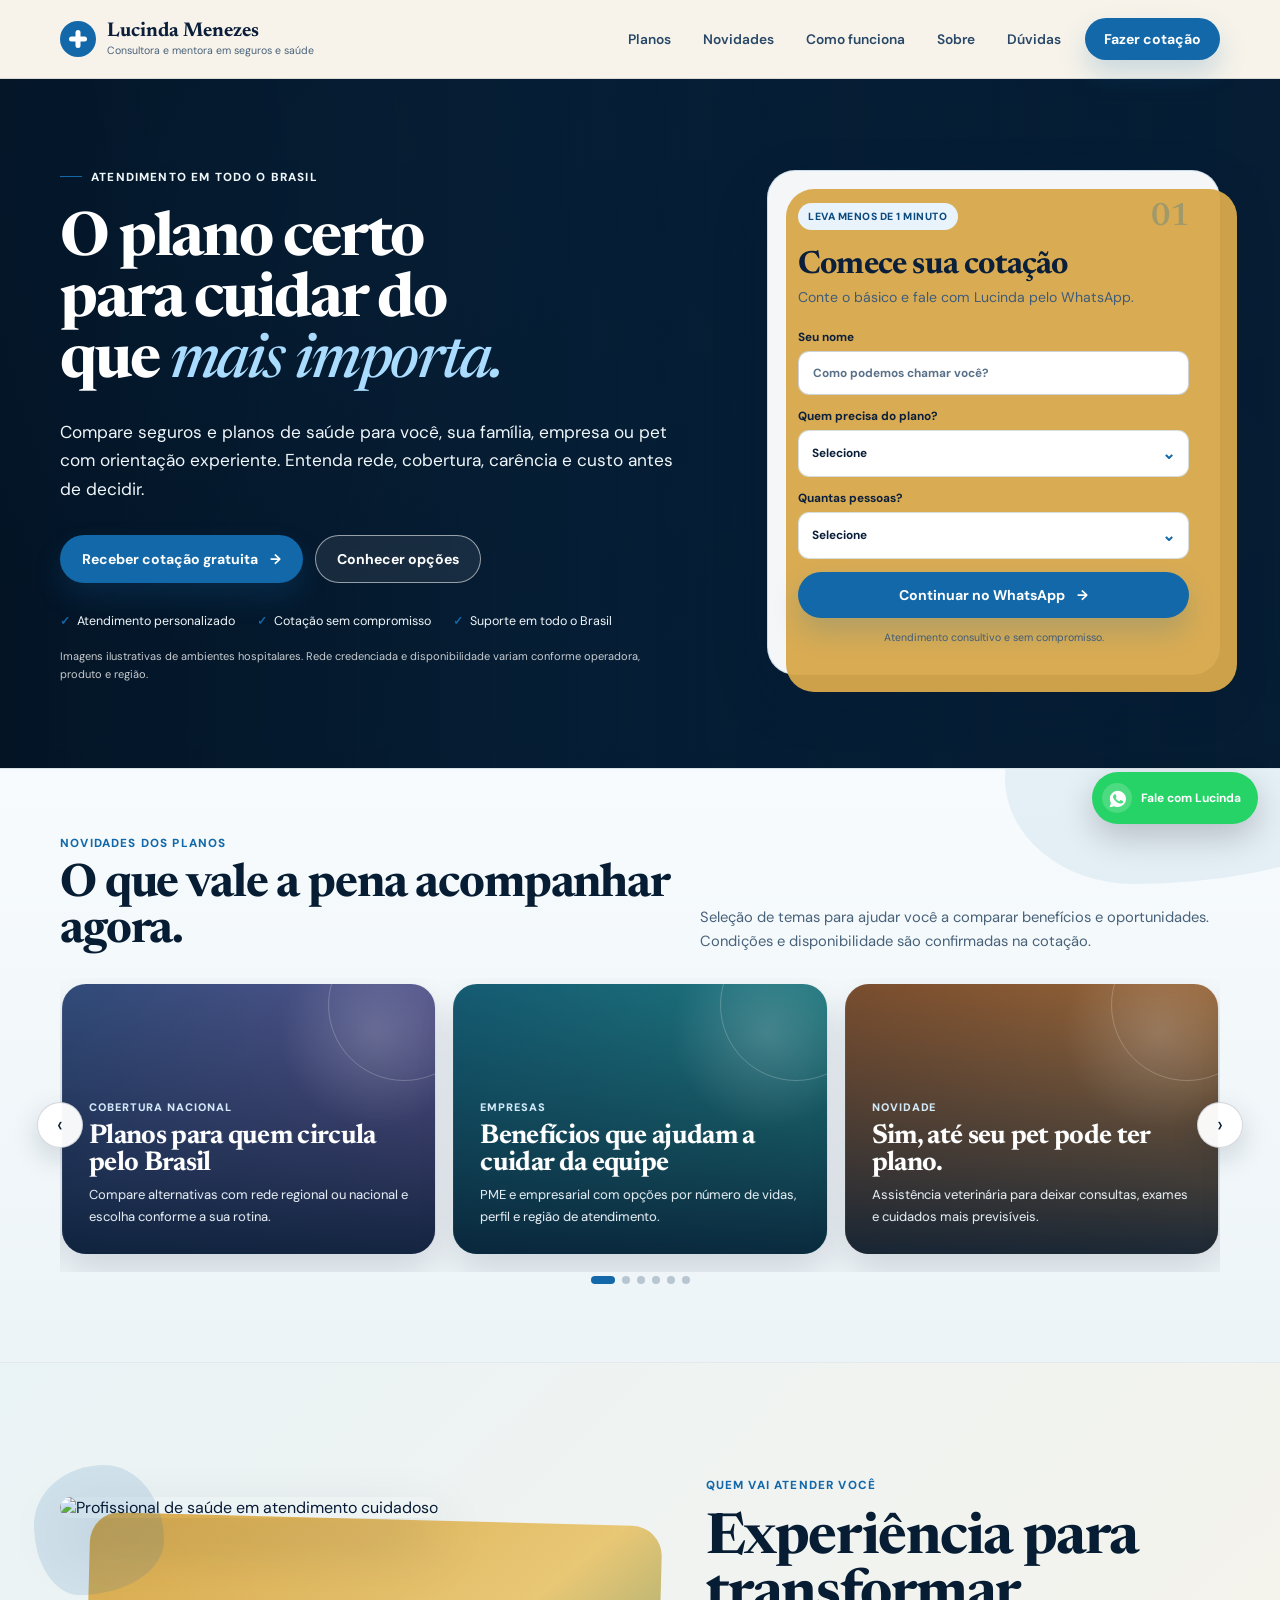
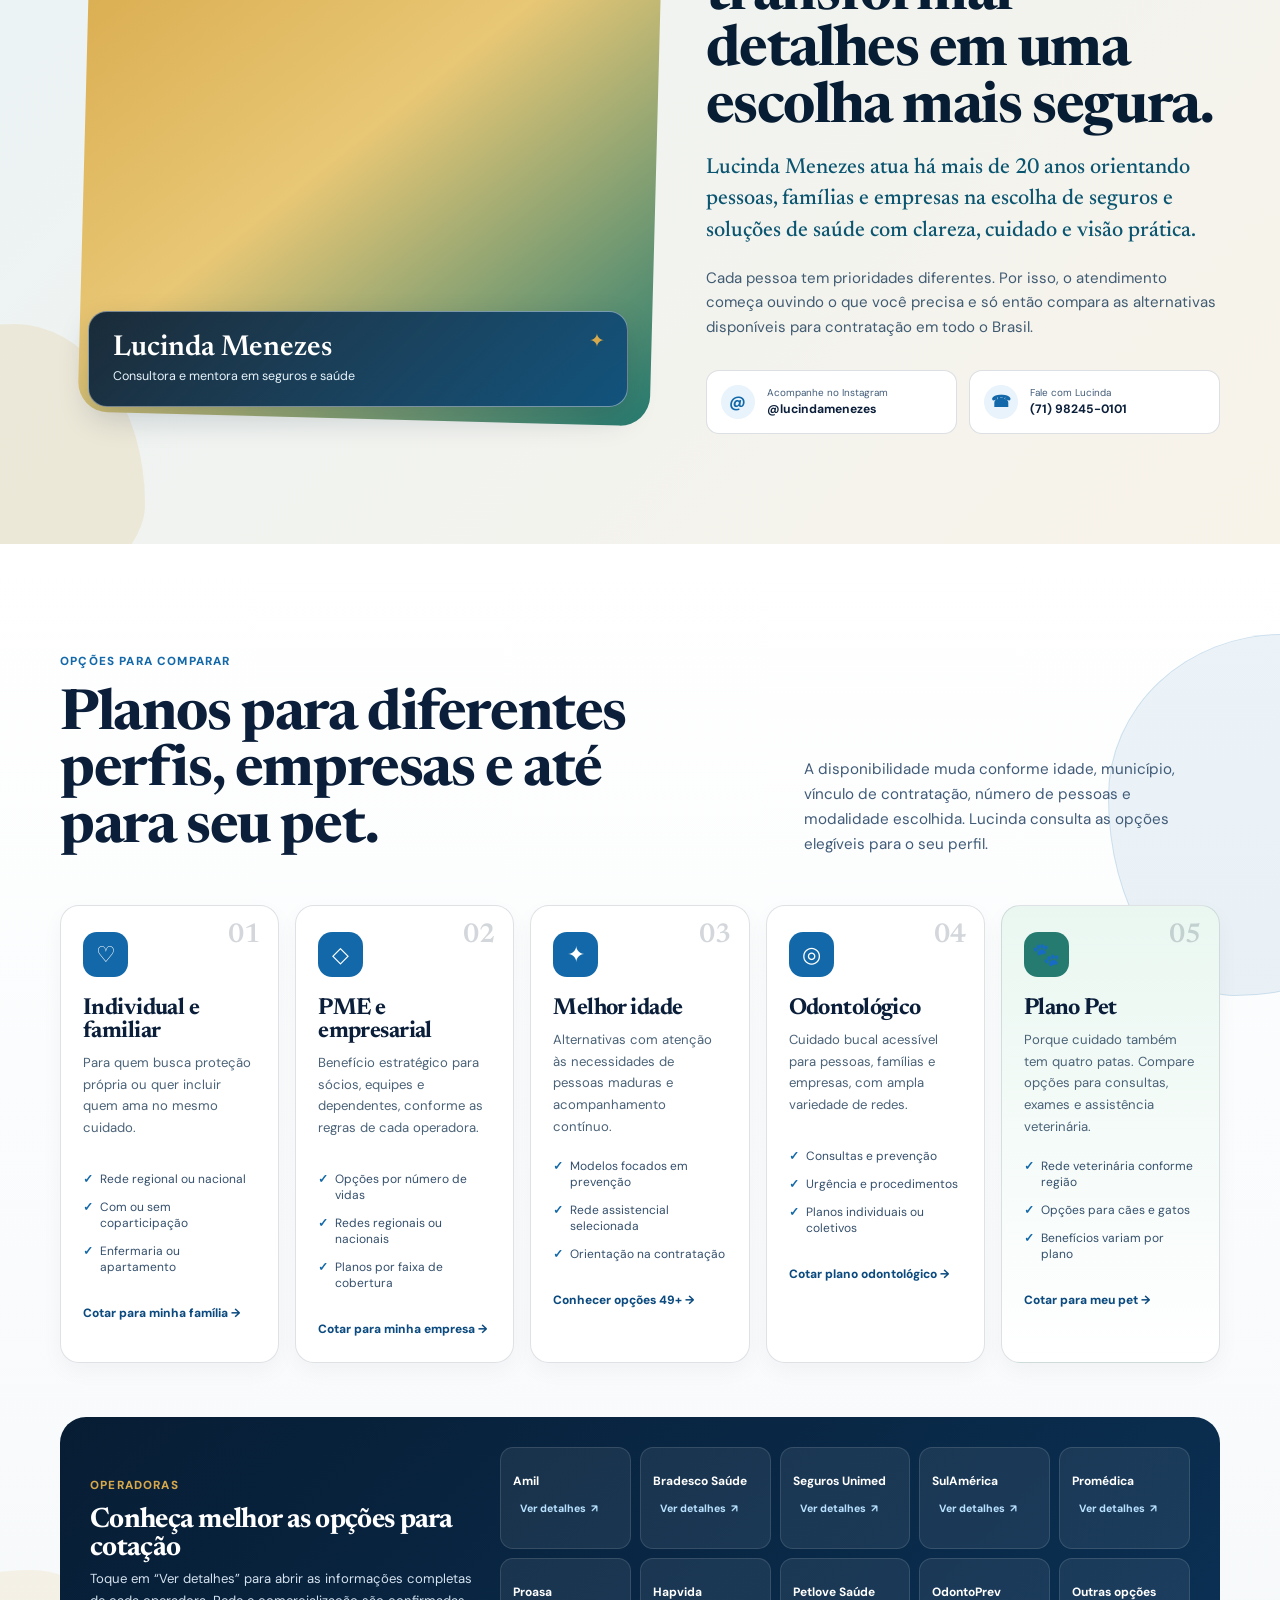
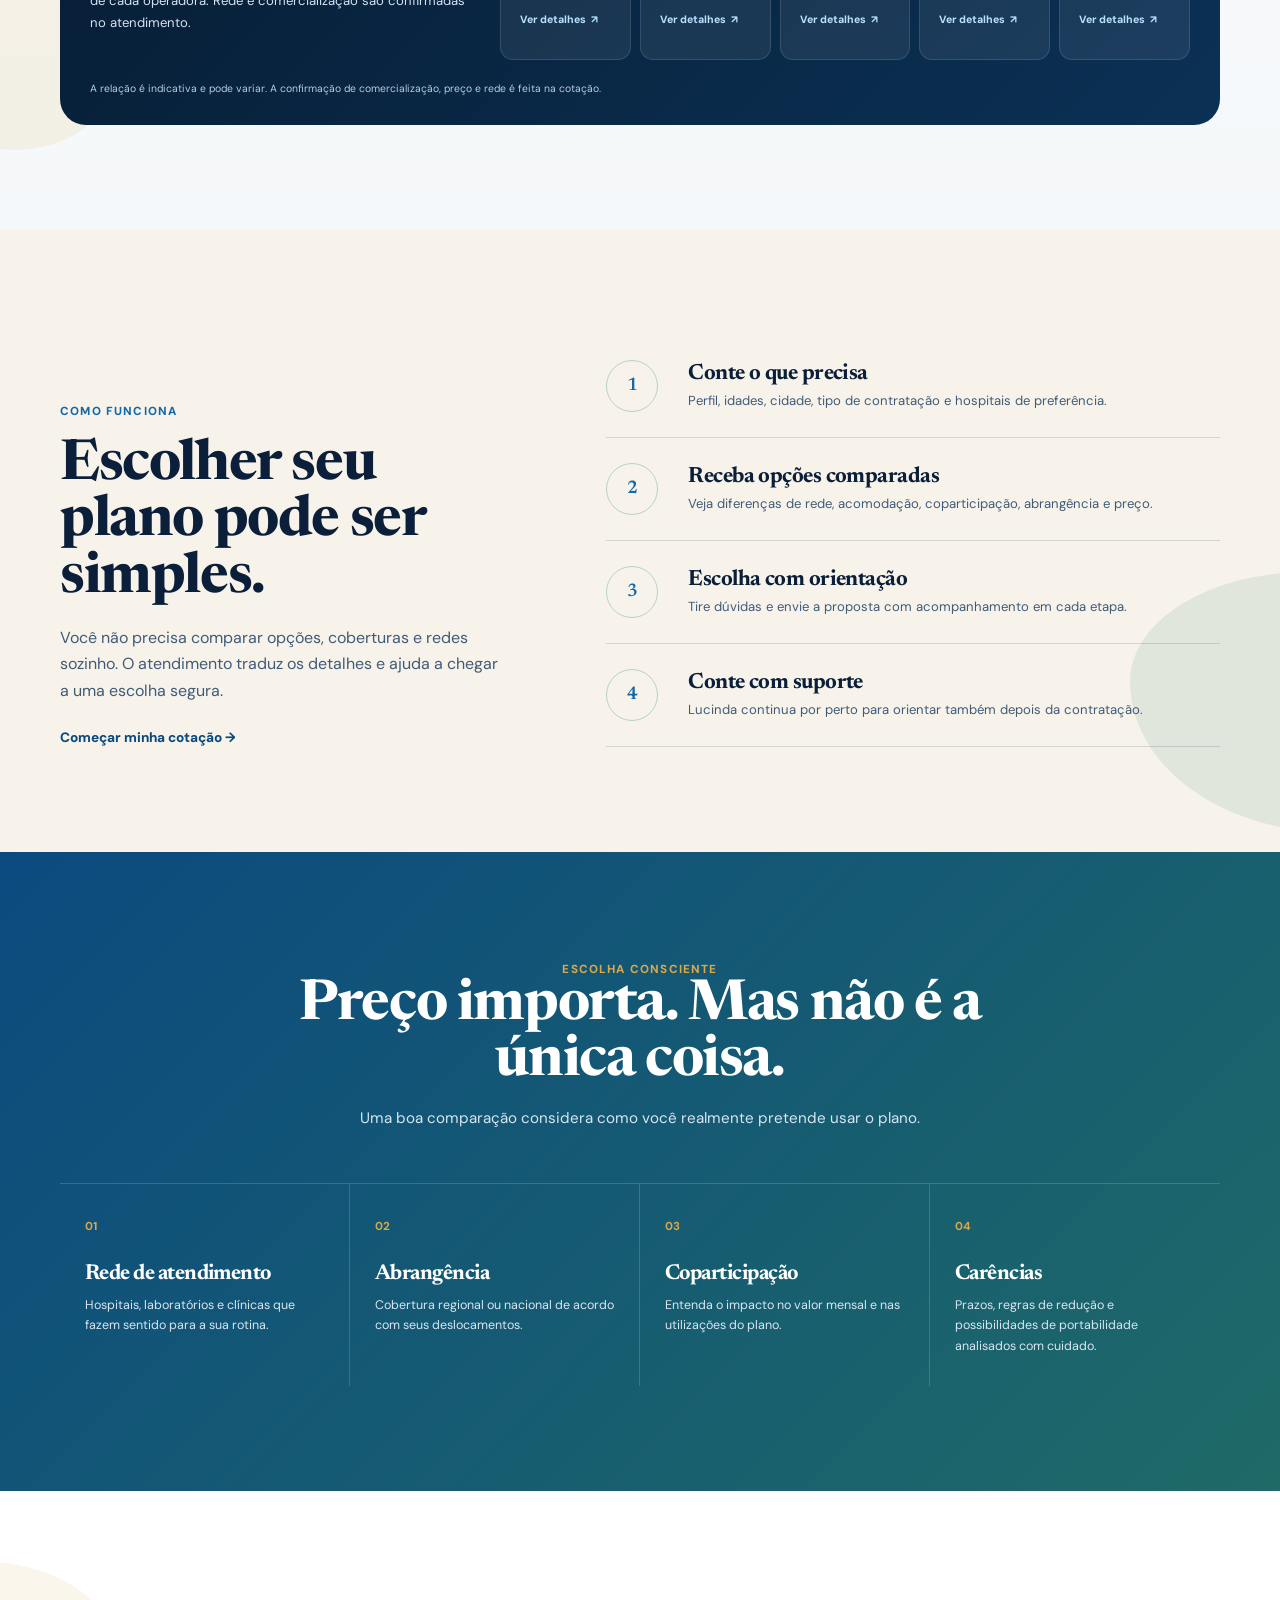
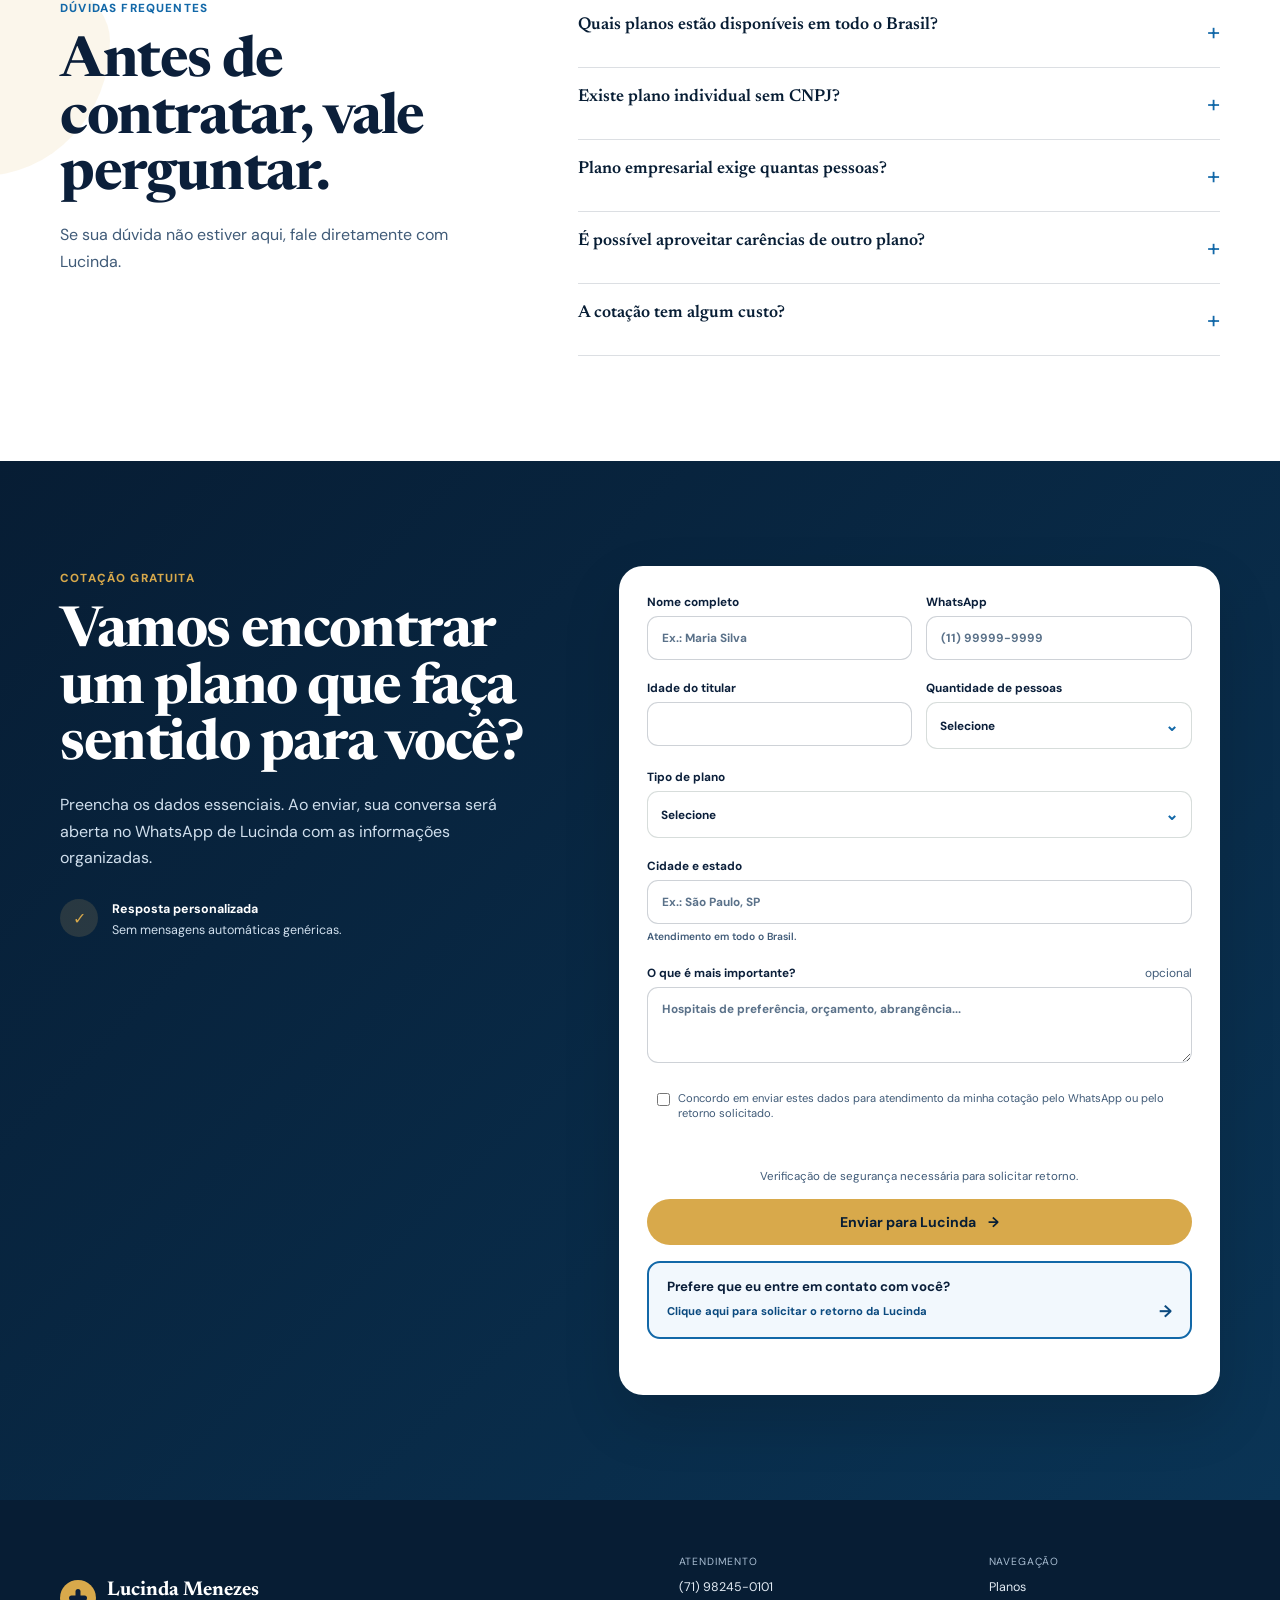
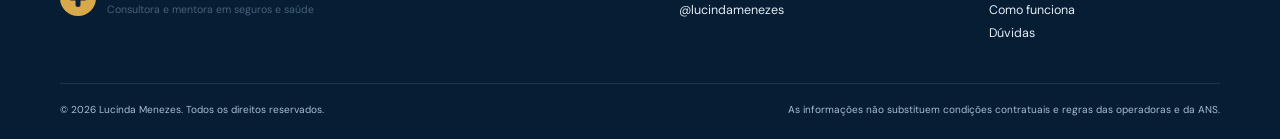
==== commit c4c3e06d: "Update index.html v2" ====
--- a/index.html
+++ b/index.html
@@ -22,32 +22,195 @@
 <style>.captcha-wrap{display:grid;justify-items:center;gap:7px;width:100%;margin-top:2px}.captcha-wrap small{color:var(--muted);font-size:.72rem;text-align:center}.h-captcha{max-width:100%}</style>
 
 <style>
-.hero{position:relative;isolation:isolate;background:#0b1f3a;color:#fff;padding-top:82px}
-.hero:after{content:"";position:absolute;inset:0;z-index:-1;background:linear-gradient(90deg,rgba(7,28,50,.88) 0%,rgba(7,28,50,.64) 47%,rgba(7,28,50,.42) 100%)}
-.hero-slides{position:absolute;inset:0;z-index:-2;overflow:hidden}
-.hero-slide{position:absolute;inset:0;background-size:cover;background-position:center;opacity:0;transform:scale(1.04);animation:heroHospital 18s infinite}
-.hero-slide:nth-child(1){animation-delay:0s}.hero-slide:nth-child(2){animation-delay:6s}.hero-slide:nth-child(3){animation-delay:12s}
-@keyframes heroHospital{0%,28%{opacity:1;transform:scale(1)}34%,94%{opacity:0}100%{opacity:1}}
-.hero .eyebrow,.hero .hero-text,.hero .trust-list span{color:#eef7ff}.hero h1 em{color:#9fd9ff}.hero .button-secondary{color:#fff;border-color:rgba(255,255,255,.55);background:rgba(255,255,255,.08)}
-.hero .quote-card{color:var(--ink)}.hero .quote-card:before{opacity:.9}
-.hero-grid{padding-bottom:84px}.hero-orb{display:none}
-.hospital-note{margin-top:18px;font-size:.68rem;color:rgba(255,255,255,.76);max-width:620px}
-.news-section{padding:44px 0 72px;background:#fff}
-.news-head{display:flex;justify-content:space-between;gap:30px;align-items:end;margin-bottom:22px}
-.news-head h2{font-size:clamp(2rem,3.6vw,3.5rem);margin-top:10px}.news-head p{color:var(--muted);max-width:520px;font-size:.9rem}
-.news-carousel{display:grid;grid-auto-flow:column;grid-auto-columns:minmax(280px,1fr);gap:16px;overflow-x:auto;scroll-snap-type:x mandatory;padding:2px 2px 14px;scrollbar-width:thin}
-.news-card{scroll-snap-align:start;min-height:235px;border-radius:22px;padding:25px;display:flex;flex-direction:column;justify-content:flex-end;position:relative;overflow:hidden;color:#fff;background:#0b4a7f}
-.news-card:before{content:"";position:absolute;inset:0;background:linear-gradient(180deg,rgba(11,31,58,.05),rgba(11,31,58,.86));z-index:0}
-.news-card>*{position:relative;z-index:1}.news-card small{font-size:.68rem;text-transform:uppercase;letter-spacing:.08em;font-weight:800;color:#bfe5ff}.news-card h3{font-size:1.65rem;margin:8px 0 6px}.news-card p{font-size:.79rem;color:#e7f3fb}
-.news-card.pet{background:linear-gradient(135deg,#0b4a7f,#4c8a7b)}.news-card.business{background:linear-gradient(135deg,#163b65,#7c5b2c)}.news-card.national{background:linear-gradient(135deg,#1268a8,#0d6e64)}
-.about{padding:92px 0;background:#eef5f1}.about-art{min-height:510px}.about-art img{height:510px}.about-identity{position:absolute;left:24px;right:24px;bottom:24px;padding:20px 22px;border:1px solid rgba(255,255,255,.42);border-radius:18px;background:rgba(5,28,48,.78);backdrop-filter:blur(10px);color:#fff}
-.about-identity b{display:block;font:600 1.65rem 'Newsreader',serif}.about-identity span{display:block;margin-top:5px;font-size:.76rem;color:#d8edf9}
-.plan-grid{grid-template-columns:repeat(5,1fr)}.plan-card>p{min-height:98px}.plan-card.pet-card{background:linear-gradient(180deg,#f2fbf7,#fff)}.plan-card.pet-card .plan-icon{background:#2a8068}
-.operator-names{grid-template-columns:repeat(5,1fr)}.operator-card{display:grid;min-height:98px;padding:12px;background:rgba(255,255,255,.07);border:1px solid rgba(255,255,255,.1);border-radius:13px;text-align:center;align-content:center;gap:8px}.operator-card strong{font-size:.74rem}.operator-details{border:0;background:transparent;color:#9fd9ff;font-size:.66rem;font-weight:800;cursor:pointer}
+:root{
+  --navy:#071d34;
+  --navy-2:#0b3155;
+  --blue:#1268a8;
+  --teal:#257b70;
+  --teal-soft:#dff0eb;
+  --gold:#d8a94b;
+  --gold-soft:#f5e5bf;
+  --ivory:#f7f3ea;
+  --cloud:#eaf2f7;
+  --body:#30495f;
+}
+
+/* Paleta com contraste mais equilibrado: azul-marinho + azul/teal + dourado + marfim */
+body{background:var(--ivory);color:var(--ink)}
+p{color:var(--body)}
+.site-header{background:rgba(247,243,234,.94);border-bottom:1px solid rgba(11,31,58,.12)}
+.brand small{color:#48627a}
+.section-kicker,.eyebrow{color:var(--blue)}
+.button-primary{background:var(--blue);box-shadow:0 14px 28px rgba(18,104,168,.2)}
+.button-primary:hover{background:#0a548c}
+.button-gold{background:var(--gold);color:var(--navy)}
+.operators{background:linear-gradient(180deg,#fff 0%,#f5f8fa 100%)}
+.process{background:var(--ivory)}
+.faq{background:#fff}
+.criteria{background:linear-gradient(135deg,#0b4a7f,#1f6a67)}
+.contact{background:linear-gradient(135deg,var(--navy),#0a3455)}
+footer{background:var(--navy)}
+
+/* Formas decorativas para recuperar profundidade e contraste visual */
+.operators,.about,.process,.faq,.news-section{position:relative;isolation:isolate;overflow:hidden}
+.operators:before,.operators:after,.about:after,.process:before,.faq:after,.news-section:before{
+  content:"";position:absolute;z-index:-1;pointer-events:none
+}
+.operators:before{width:360px;height:360px;right:-190px;top:90px;border-radius:48% 52% 65% 35%/45% 38% 62% 55%;background:rgba(18,104,168,.08);border:1px solid rgba(18,104,168,.14)}
+.operators:after{width:220px;height:180px;left:-100px;bottom:80px;border-radius:60% 40% 48% 52%/38% 52% 48% 62%;background:rgba(216,169,75,.12)}
+.about:after{width:290px;height:290px;left:-145px;bottom:-70px;border-radius:55% 45% 67% 33%/48% 62% 38% 52%;background:rgba(216,169,75,.15)}
+.process:before{width:310px;height:260px;right:-160px;bottom:20px;border-radius:57% 43% 35% 65%/42% 58% 42% 58%;background:rgba(37,123,112,.10)}
+.faq:after{width:235px;height:215px;left:-125px;top:70px;border-radius:43% 57% 55% 45%/62% 37% 63% 38%;background:rgba(216,169,75,.11)}
+.news-section:before{width:430px;height:230px;right:-155px;top:-115px;border-radius:46% 54% 70% 30%/54% 40% 60% 46%;background:rgba(18,104,168,.08)}
+
+/* HERO — crossfade mais lento e suave */
+.hero{position:relative;isolation:isolate;background:var(--navy);color:#fff;padding-top:82px;min-height:660px}
+.hero:after{content:"";position:absolute;inset:0;z-index:-1;background:
+  linear-gradient(90deg,rgba(4,20,37,.91) 0%,rgba(6,31,54,.76) 45%,rgba(6,31,54,.48) 100%),
+  radial-gradient(circle at 12% 15%,rgba(18,104,168,.22),transparent 34%)}
+.hero-slides{position:absolute;inset:0;z-index:-2;overflow:hidden;background:#071d34}
+.hero-slide{
+  position:absolute;inset:-2%;background-size:cover;background-position:center;
+  opacity:0;transform:scale(1.055);
+  transition:opacity 2.4s cubic-bezier(.4,0,.2,1),transform 8.2s cubic-bezier(.2,.7,.2,1);
+  will-change:opacity,transform
+}
+.hero-slide.is-active{opacity:1;transform:scale(1)}
+.hero-slide:after{content:"";position:absolute;inset:0;background:linear-gradient(180deg,rgba(4,20,37,.05),rgba(4,20,37,.18))}
+.hero .eyebrow,.hero .hero-text,.hero .trust-list span{color:#f0f7fb}
+.hero h1 em{color:#a9dcff}
+.hero .button-secondary{color:#fff;border-color:rgba(255,255,255,.55);background:rgba(255,255,255,.08);backdrop-filter:blur(7px)}
+.hero .quote-card{color:var(--ink);background:rgba(255,255,255,.96);backdrop-filter:blur(12px)}
+.hero .quote-card:before{background:var(--gold);opacity:.95}
+.hero-grid{padding-bottom:84px}
+.hero-orb{display:block}
+.orb-one{width:390px;height:390px;right:-130px;top:-110px;background:rgba(216,169,75,.12)}
+.orb-two{width:210px;height:210px;left:-90px;bottom:20px;border:1px solid rgba(169,220,255,.22)}
+.hospital-note{margin-top:18px;font-size:.69rem;color:rgba(255,255,255,.78);max-width:620px}
+.hero-progress{display:flex;gap:8px;margin-top:18px;align-items:center}
+.hero-dot{width:24px;height:4px;border:0;border-radius:99px;background:rgba(255,255,255,.28);padding:0;cursor:pointer;transition:.35s}
+.hero-dot.is-active{width:42px;background:var(--gold)}
+
+/* NOVIDADES — carrossel horizontal contínuo com setas */
+.news-section{padding:62px 0 78px;background:linear-gradient(180deg,#f7fbfd 0%,#edf4f7 100%);border-top:1px solid rgba(11,31,58,.08);border-bottom:1px solid rgba(11,31,58,.08)}
+.news-head{display:flex;justify-content:space-between;gap:30px;align-items:end;margin-bottom:24px}
+.news-head h2{font-size:clamp(2rem,3.6vw,3.5rem);margin-top:10px;color:var(--navy)}
+.news-head p{color:#48627a;max-width:520px;font-size:.92rem}
+.news-viewport{position:relative}
+.news-carousel{overflow:hidden;padding:6px 2px 18px}
+.news-track{
+  display:flex;gap:18px;will-change:transform;
+  transition:transform .95s cubic-bezier(.22,.75,.2,1)
+}
+.news-track.no-transition{transition:none}
+.news-card{
+  flex:0 0 calc((100% - 36px)/3);min-width:0;min-height:270px;border-radius:24px;
+  padding:27px;display:flex;flex-direction:column;justify-content:flex-end;position:relative;overflow:hidden;color:#fff;
+  background:linear-gradient(140deg,#0b4a7f,#1268a8);box-shadow:0 16px 36px rgba(11,31,58,.15);
+  transition:transform .35s ease,box-shadow .35s ease
+}
+.news-card:hover{transform:translateY(-5px);box-shadow:0 22px 44px rgba(11,31,58,.2)}
+.news-card:before{content:"";position:absolute;inset:0;background:
+  radial-gradient(circle at 84% 18%,rgba(255,255,255,.18),transparent 25%),
+  linear-gradient(180deg,rgba(11,31,58,.02),rgba(7,29,52,.88));z-index:0}
+.news-card:after{content:"";position:absolute;width:150px;height:150px;border-radius:50%;right:-45px;top:-55px;border:1px solid rgba(255,255,255,.22)}
+.news-card>*{position:relative;z-index:1}
+.news-card small{font-size:.68rem;text-transform:uppercase;letter-spacing:.09em;font-weight:800;color:#d9f0ff}
+.news-card h3{font-size:1.7rem;margin:9px 0 7px;color:#fff}
+.news-card p{font-size:.81rem;color:#eef6fb}
+.news-card.pet{background:linear-gradient(135deg,#17685d,#4a8c78)}
+.news-card.business{background:linear-gradient(135deg,#153b62,#8a6a32)}
+.news-card.national{background:linear-gradient(135deg,#0b4a7f,#1479b6)}
+.news-card:nth-child(4n){background:linear-gradient(135deg,#314c7a,#6e5b9a)}
+.news-card:nth-child(5n){background:linear-gradient(135deg,#155c73,#278d89)}
+.news-card:nth-child(6n){background:linear-gradient(135deg,#7b4e2e,#b17b42)}
+.news-arrow{
+  position:absolute;z-index:5;top:50%;width:46px;height:46px;margin-top:-23px;border-radius:50%;
+  border:1px solid rgba(11,31,58,.18);background:rgba(255,255,255,.96);color:var(--navy);
+  display:grid;place-items:center;font-size:1.35rem;cursor:pointer;box-shadow:0 10px 28px rgba(11,31,58,.16);
+  transition:.25s ease
+}
+.news-arrow:hover{transform:scale(1.06);background:var(--navy);color:#fff}
+.news-arrow.prev{left:-23px}.news-arrow.next{right:-23px}
+.news-dots{display:flex;justify-content:center;gap:7px;margin-top:4px}
+.news-dots button{width:8px;height:8px;border-radius:50%;border:0;padding:0;background:#b7c6d1;cursor:pointer;transition:.25s}
+.news-dots button.is-active{width:24px;border-radius:99px;background:var(--blue)}
+
+/* SOBRE LUCINDA — mantém a imagem aprovada e dá mais destaque ao enquadramento */
+.about{padding:100px 0;background:linear-gradient(135deg,#eaf3f6 0%,#f8f3e9 100%)}
+.about-grid{gap:74px}
+.about-art{min-height:540px;position:relative;padding:14px 14px 38px 0}
+.about-art:before{
+  content:"";position:absolute;left:24px;right:-24px;top:36px;bottom:4px;border-radius:30px;
+  background:linear-gradient(140deg,var(--gold),#e8c775 46%,var(--teal));z-index:-1;transform:rotate(1.5deg)
+}
+.about-art:after{
+  content:"";position:absolute;left:-26px;top:-18px;width:130px;height:130px;border-radius:54% 46% 65% 35%/46% 58% 42% 54%;
+  background:rgba(18,104,168,.13);z-index:-1
+}
+.about-art img{
+  width:100%;height:515px;object-fit:cover;object-position:center 34%;border-radius:28px;
+  box-shadow:0 26px 58px rgba(11,31,58,.19);filter:saturate(.95) contrast(1.04)
+}
+.about-identity{
+  position:absolute;left:28px;right:4px;bottom:16px;padding:22px 24px;
+  border:1px solid rgba(255,255,255,.42);border-radius:19px;
+  background:linear-gradient(135deg,rgba(7,29,52,.92),rgba(11,74,127,.84));
+  backdrop-filter:blur(12px);color:#fff;box-shadow:0 12px 30px rgba(11,31,58,.18)
+}
+.about-identity:before{content:"✦";position:absolute;right:22px;top:16px;color:var(--gold);font-size:1.2rem}
+.about-identity b{display:block;font:600 1.8rem 'Newsreader',serif}
+.about-identity span{display:block;margin-top:5px;font-size:.78rem;color:#e7f3fb}
+.about-copy{padding:10px 0}
+.about-copy h2{color:var(--navy)}
+.about-copy .lead{color:#0b5570;font-size:1.36rem}
+.about-copy>p:not(.lead){color:#405b72;font-size:.94rem}
+
+/* Cards e contraste geral */
+.plan-card{background:#fff;border-color:rgba(11,31,58,.13);box-shadow:0 8px 22px rgba(11,31,58,.04)}
+.plan-card:hover{border-color:rgba(18,104,168,.28);box-shadow:0 16px 34px rgba(11,31,58,.1)}
+.plan-grid{grid-template-columns:repeat(5,1fr)}
+.plan-card>p{min-height:98px;color:#4a6277}
+.plan-card.pet-card{background:linear-gradient(180deg,#eaf7f1,#fff)}
+.plan-card.pet-card .plan-icon{background:var(--teal)}
+.plan-icon{background:var(--blue)}
+.operator-panel{background:linear-gradient(135deg,#071d34,#0b3155)}
+.operator-names{grid-template-columns:repeat(5,1fr)}
+.operator-card{display:grid;min-height:102px;padding:12px;background:rgba(255,255,255,.07);border:1px solid rgba(255,255,255,.12);border-radius:13px;text-align:center;align-content:center;gap:8px}
+.operator-card strong{font-size:.75rem;color:#fff}
+.operator-details{border:0;background:transparent;color:#b8e1ff;font-size:.66rem;font-weight:800;cursor:pointer}
 .operator-detail-actions a{display:inline-flex}
 .location-national-note{color:var(--muted)}
-@media(max-width:1050px){.plan-grid{grid-template-columns:repeat(2,1fr)}.operator-names{grid-template-columns:repeat(3,1fr)}}
-@media(max-width:760px){.hero{padding-top:46px}.hero:after{background:linear-gradient(180deg,rgba(7,28,50,.82),rgba(7,28,50,.72))}.hero-grid{padding-bottom:54px}.news-section{padding:34px 0 52px}.news-head{align-items:start;flex-direction:column}.about-grid{gap:38px}.about-art,.about-art img{min-height:390px;height:390px}.about-identity{left:14px;right:14px;bottom:14px}.plan-grid{grid-template-columns:1fr}.operator-names{grid-template-columns:repeat(2,1fr)}}
+.contact-form{box-shadow:0 24px 58px rgba(0,0,0,.14)}
+.accordion details{border-bottom-color:rgba(11,31,58,.14)}
+.accordion summary{color:var(--navy)}
+.accordion p{color:#48627a}
+
+@media(max-width:1050px){
+  .plan-grid{grid-template-columns:repeat(2,1fr)}
+  .operator-names{grid-template-columns:repeat(3,1fr)}
+  .news-card{flex-basis:calc((100% - 18px)/2)}
+  .news-arrow.prev{left:4px}.news-arrow.next{right:4px}
+}
+@media(max-width:760px){
+  .hero{padding-top:46px;min-height:auto}
+  .hero:after{background:linear-gradient(180deg,rgba(4,20,37,.86),rgba(4,20,37,.72))}
+  .hero-grid{padding-bottom:54px}
+  .news-section{padding:42px 0 58px}
+  .news-head{align-items:start;flex-direction:column}
+  .news-card{flex-basis:82vw;min-height:245px}
+  .news-arrow{width:40px;height:40px;margin-top:-20px}
+  .news-arrow.prev{left:6px}.news-arrow.next{right:6px}
+  .about-grid{gap:38px}
+  .about-art{min-height:430px;padding-right:7px}
+  .about-art img{height:405px}
+  .about-identity{left:14px;right:0;bottom:6px}
+  .plan-grid{grid-template-columns:1fr}
+  .operator-names{grid-template-columns:repeat(2,1fr)}
+}
+@media(prefers-reduced-motion:reduce){
+  .hero-slide,.news-track{transition:none!important}
+}
 </style>
 
 </head>
@@ -71,7 +234,7 @@
   <main id="inicio">
     <section class="hero">
       <div class="hero-slides" aria-hidden="true">
-        <div class="hero-slide" style="background-image:url('https://images.unsplash.com/photo-1586773860418-d37222d8fce3?auto=format&fit=crop&w=1800&q=82')"></div>
+        <div class="hero-slide is-active" style="background-image:url('https://images.unsplash.com/photo-1586773860418-d37222d8fce3?auto=format&fit=crop&w=1800&q=82')"></div>
         <div class="hero-slide" style="background-image:url('https://images.unsplash.com/photo-1538108149393-fbbd81895907?auto=format&fit=crop&w=1800&q=82')"></div>
         <div class="hero-slide" style="background-image:url('https://images.unsplash.com/photo-1519494026892-80bbd2d6fd0d?auto=format&fit=crop&w=1800&q=82')"></div>
       </div>
@@ -103,12 +266,21 @@
           <div><span class="section-kicker">Novidades dos planos</span><h2>O que vale a pena acompanhar agora.</h2></div>
           <p>Seleção de temas para ajudar você a comparar benefícios e oportunidades. Condições e disponibilidade são confirmadas na cotação.</p>
         </div>
-        <div class="news-carousel" aria-label="Novidades em seguros e saúde">
-          <article class="news-card national"><small>Cobertura nacional</small><h3>Planos para quem circula pelo Brasil</h3><p>Compare alternativas com rede regional ou nacional e escolha conforme a sua rotina.</p></article>
-          <article class="news-card business"><small>Empresas</small><h3>Benefícios que ajudam a cuidar da equipe</h3><p>PME e empresarial com opções por número de vidas, perfil e região de atendimento.</p></article>
-          <article class="news-card pet"><small>Novidade</small><h3>Sim, até seu pet pode ter plano.</h3><p>Assistência veterinária para deixar consultas, exames e cuidados mais previsíveis.</p></article>
-          <article class="news-card"><small>Comparação inteligente</small><h3>Rede, carência e coparticipação lado a lado</h3><p>Uma decisão melhor começa entendendo o que realmente muda entre as opções.</p></article>
+        <div class="news-viewport">
+          <button class="news-arrow prev" id="newsPrev" type="button" aria-label="Novidade anterior">‹</button>
+          <div class="news-carousel" id="newsCarousel" aria-label="Novidades em seguros e saúde">
+            <div class="news-track" id="newsTrack">
+              <article class="news-card national"><small>Cobertura nacional</small><h3>Planos para quem circula pelo Brasil</h3><p>Compare alternativas com rede regional ou nacional e escolha conforme a sua rotina.</p></article>
+              <article class="news-card business"><small>Empresas</small><h3>Benefícios que ajudam a cuidar da equipe</h3><p>PME e empresarial com opções por número de vidas, perfil e região de atendimento.</p></article>
+              <article class="news-card pet"><small>Novidade</small><h3>Sim, até seu pet pode ter plano.</h3><p>Assistência veterinária para deixar consultas, exames e cuidados mais previsíveis.</p></article>
+              <article class="news-card"><small>Comparação inteligente</small><h3>Rede, carência e coparticipação lado a lado</h3><p>Uma decisão melhor começa entendendo o que realmente muda entre as opções.</p></article>
+              <article class="news-card"><small>Atendimento nacional</small><h3>Consultoria onde você estiver</h3><p>Atendimento remoto para comparar possibilidades disponíveis em diferentes estados e cidades.</p></article>
+              <article class="news-card"><small>Escolha com calma</small><h3>Preço, rede e uso precisam conversar</h3><p>A melhor opção não é só a mais barata: ela precisa combinar com a sua rotina e prioridades.</p></article>
+            </div>
+          </div>
+          <button class="news-arrow next" id="newsNext" type="button" aria-label="Próxima novidade">›</button>
         </div>
+        <div class="news-dots" id="newsDots" aria-label="Posição do carrossel"></div>
       </div>
     </section>
 
@@ -477,6 +649,84 @@
         animateFaq(details,opening);
       }));
     }
+
+    // Hero: troca lenta e contínua, com crossfade e leve movimento da foto.
+    const heroSlides=[...document.querySelectorAll('.hero-slide')];
+    const heroDots=[...document.querySelectorAll('.hero-dot')];
+    let heroIndex=0,heroTimer;
+    const showHeroSlide=index=>{
+      heroIndex=(index+heroSlides.length)%heroSlides.length;
+      heroSlides.forEach((slide,i)=>slide.classList.toggle('is-active',i===heroIndex));
+      heroDots.forEach((dot,i)=>dot.classList.toggle('is-active',i===heroIndex));
+    };
+    const restartHero=()=>{
+      clearInterval(heroTimer);
+      if(matchMedia('(prefers-reduced-motion: reduce)').matches)return;
+      heroTimer=setInterval(()=>showHeroSlide(heroIndex+1),7200);
+    };
+    heroDots.forEach((dot,i)=>dot.addEventListener('click',()=>{showHeroSlide(i);restartHero()}));
+    showHeroSlide(0);restartHero();
+
+    // Novidades: carrossel contínuo, avançando suavemente para a esquerda.
+    const newsCarousel=document.getElementById('newsCarousel');
+    const newsTrack=document.getElementById('newsTrack');
+    const newsPrev=document.getElementById('newsPrev');
+    const newsNext=document.getElementById('newsNext');
+    const newsDots=document.getElementById('newsDots');
+    const originalNews=[...newsTrack.children];
+    const cloneCount=Math.min(3,originalNews.length);
+    originalNews.slice(-cloneCount).forEach(card=>newsTrack.insertBefore(card.cloneNode(true),newsTrack.firstChild));
+    originalNews.slice(0,cloneCount).forEach(card=>newsTrack.appendChild(card.cloneNode(true)));
+
+    let newsIndex=cloneCount,newsTimer;
+    originalNews.forEach((_,i)=>{
+      const dot=document.createElement('button');
+      dot.type='button';
+      dot.setAttribute('aria-label',`Ir para novidade ${i+1}`);
+      dot.addEventListener('click',()=>{
+        newsIndex=cloneCount+i;
+        positionNews(true);
+        restartNews();
+      });
+      newsDots.appendChild(dot);
+    });
+    const newsDotEls=[...newsDots.children];
+    const getNewsStep=()=>{
+      const first=newsTrack.querySelector('.news-card');
+      const gap=parseFloat(getComputedStyle(newsTrack).gap)||18;
+      return first.getBoundingClientRect().width+gap;
+    };
+    const realNewsIndex=()=>((newsIndex-cloneCount)%originalNews.length+originalNews.length)%originalNews.length;
+    const syncNewsDots=()=>newsDotEls.forEach((dot,i)=>dot.classList.toggle('is-active',i===realNewsIndex()));
+    const positionNews=animate=>{
+      newsTrack.classList.toggle('no-transition',!animate);
+      newsTrack.style.transform=`translate3d(${-newsIndex*getNewsStep()}px,0,0)`;
+      syncNewsDots();
+      if(!animate)requestAnimationFrame(()=>newsTrack.classList.remove('no-transition'));
+    };
+    const nextNews=()=>{newsIndex+=1;positionNews(true)};
+    const prevNews=()=>{newsIndex-=1;positionNews(true)};
+    newsTrack.addEventListener('transitionend',()=>{
+      if(newsIndex>=cloneCount+originalNews.length){
+        newsIndex=cloneCount;
+        positionNews(false);
+      }else if(newsIndex<cloneCount){
+        newsIndex=cloneCount+originalNews.length-1;
+        positionNews(false);
+      }
+    });
+    const restartNews=()=>{
+      clearInterval(newsTimer);
+      if(matchMedia('(prefers-reduced-motion: reduce)').matches)return;
+      newsTimer=setInterval(nextNews,5400);
+    };
+    newsPrev.addEventListener('click',()=>{prevNews();restartNews()});
+    newsNext.addEventListener('click',()=>{nextNews();restartNews()});
+    newsCarousel.addEventListener('mouseenter',()=>clearInterval(newsTimer));
+    newsCarousel.addEventListener('mouseleave',restartNews);
+    window.addEventListener('resize',()=>positionNews(false));
+    positionNews(false);restartNews();
+
     const revealObserver=new IntersectionObserver(entries=>entries.forEach(entry=>{if(entry.isIntersecting){entry.target.classList.add('is-visible');revealObserver.unobserve(entry.target)}}),{threshold:.14});
     document.querySelectorAll('[data-reveal]').forEach(element=>revealObserver.observe(element));
   </script>
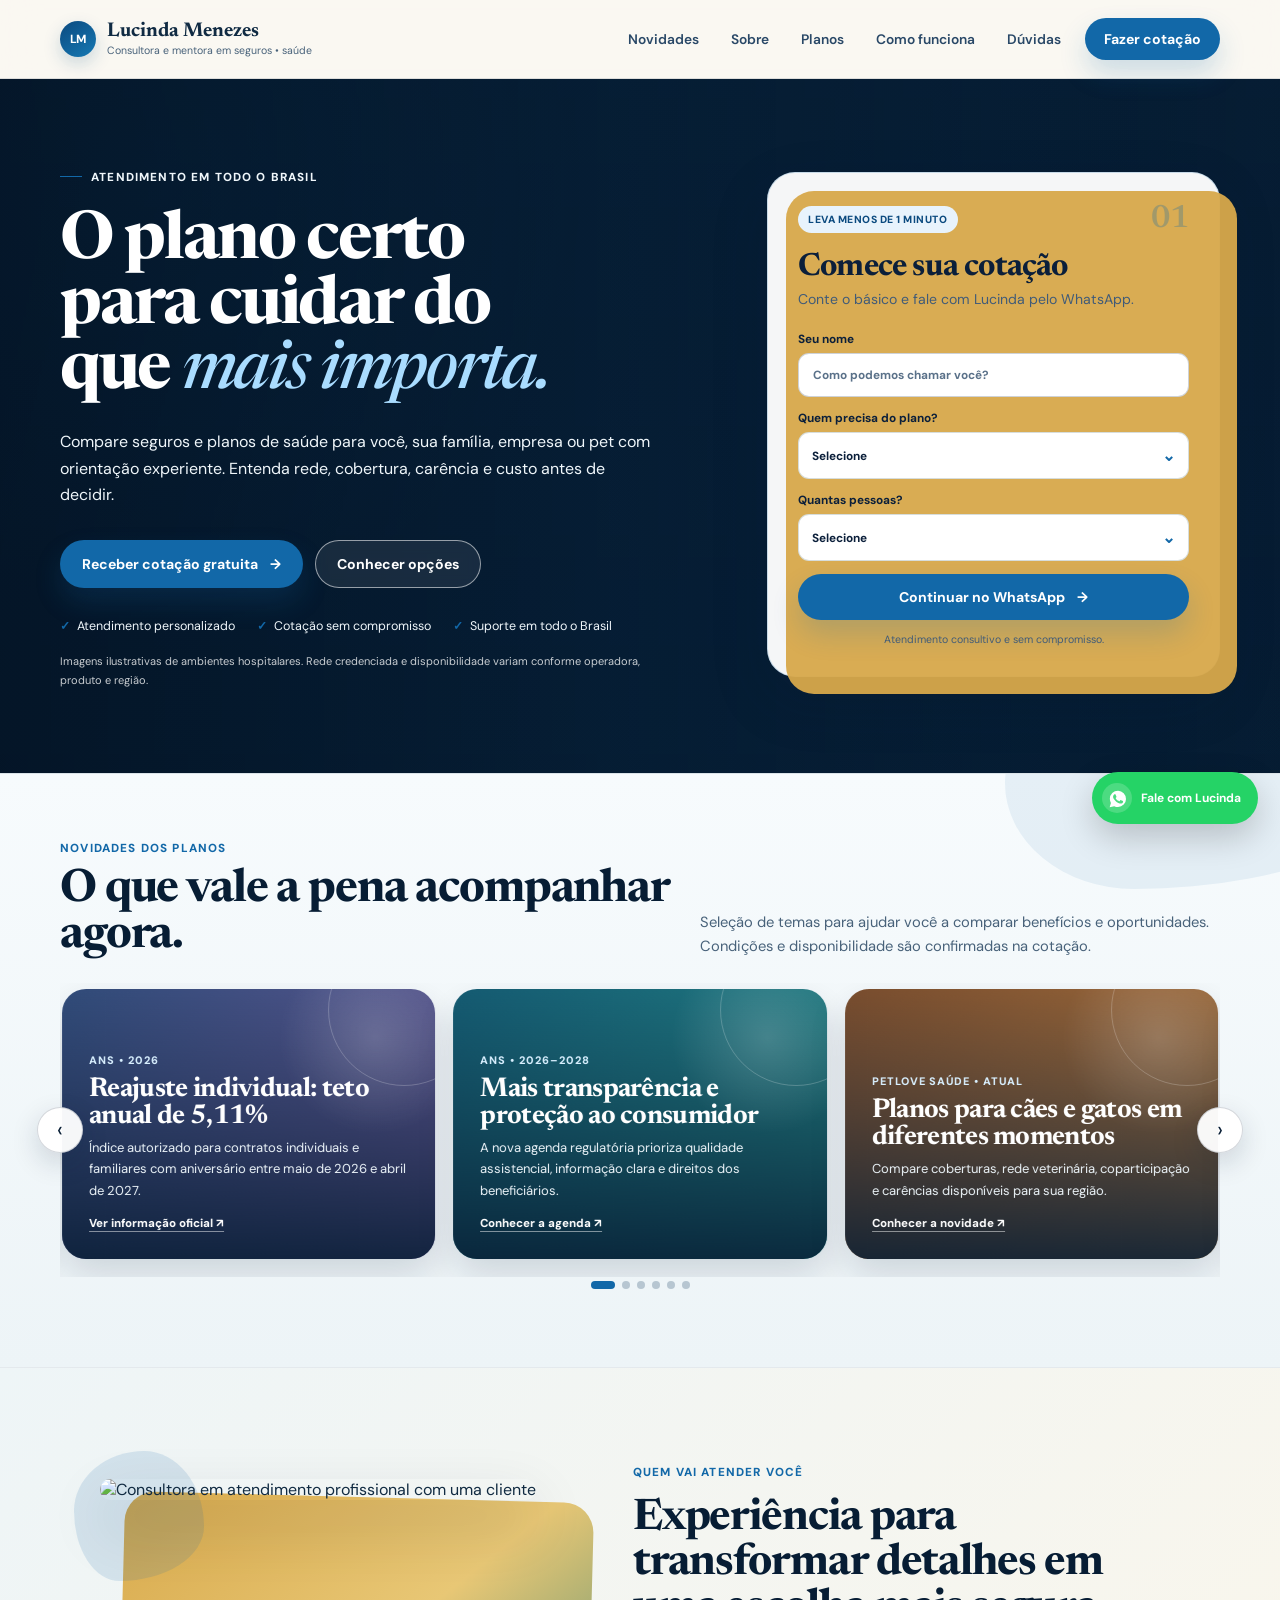
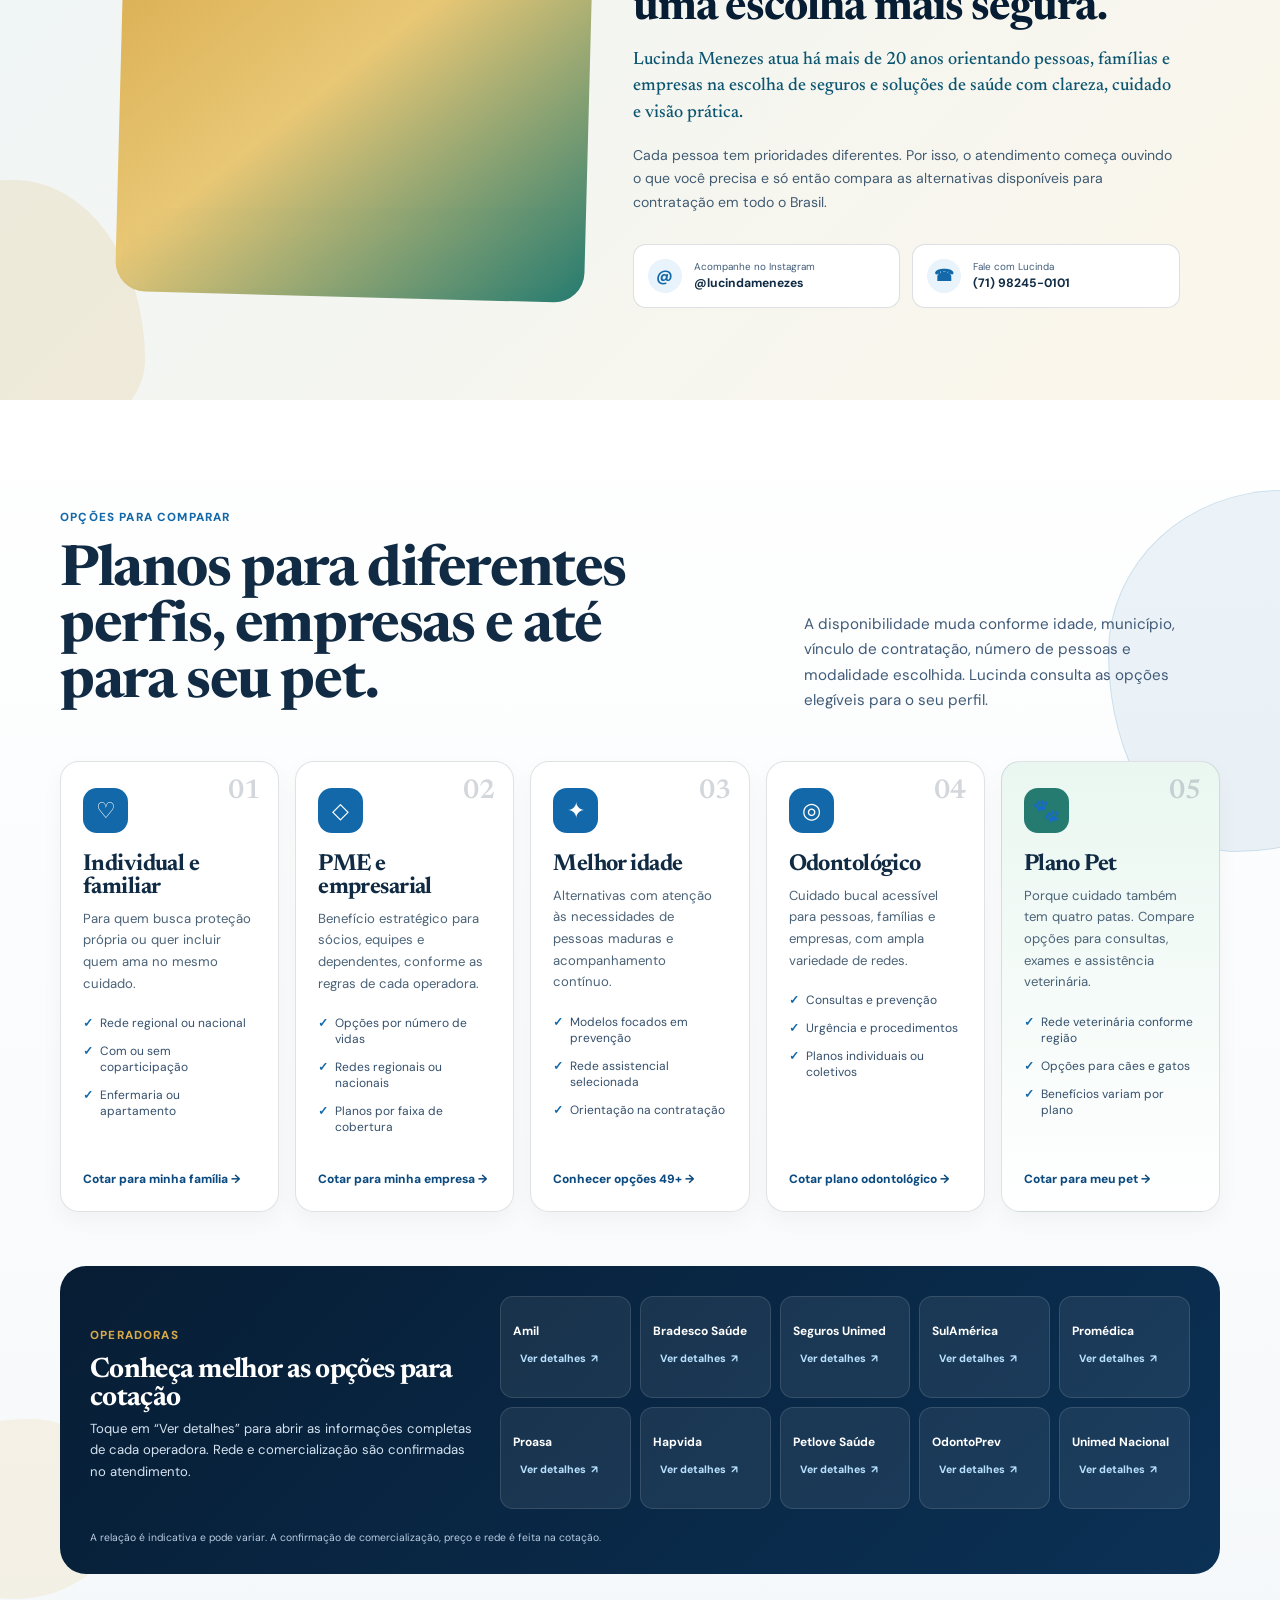
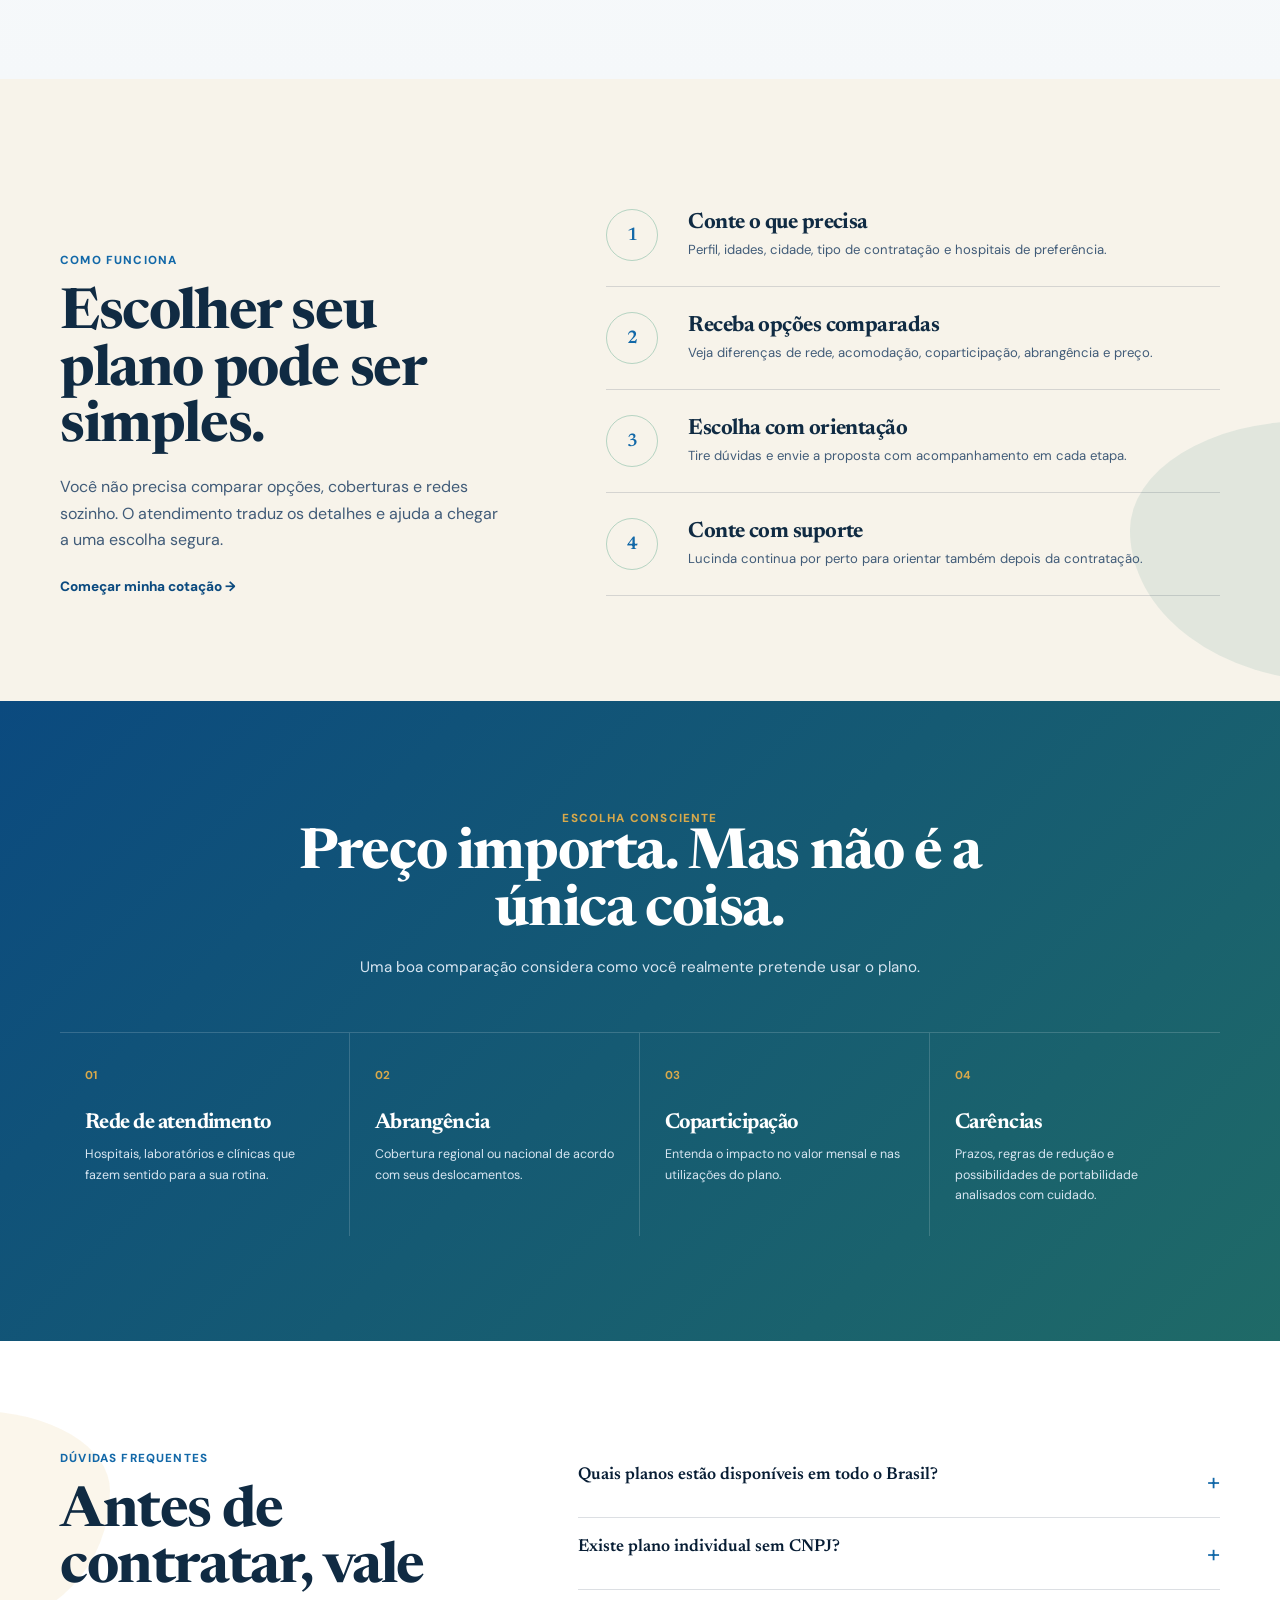
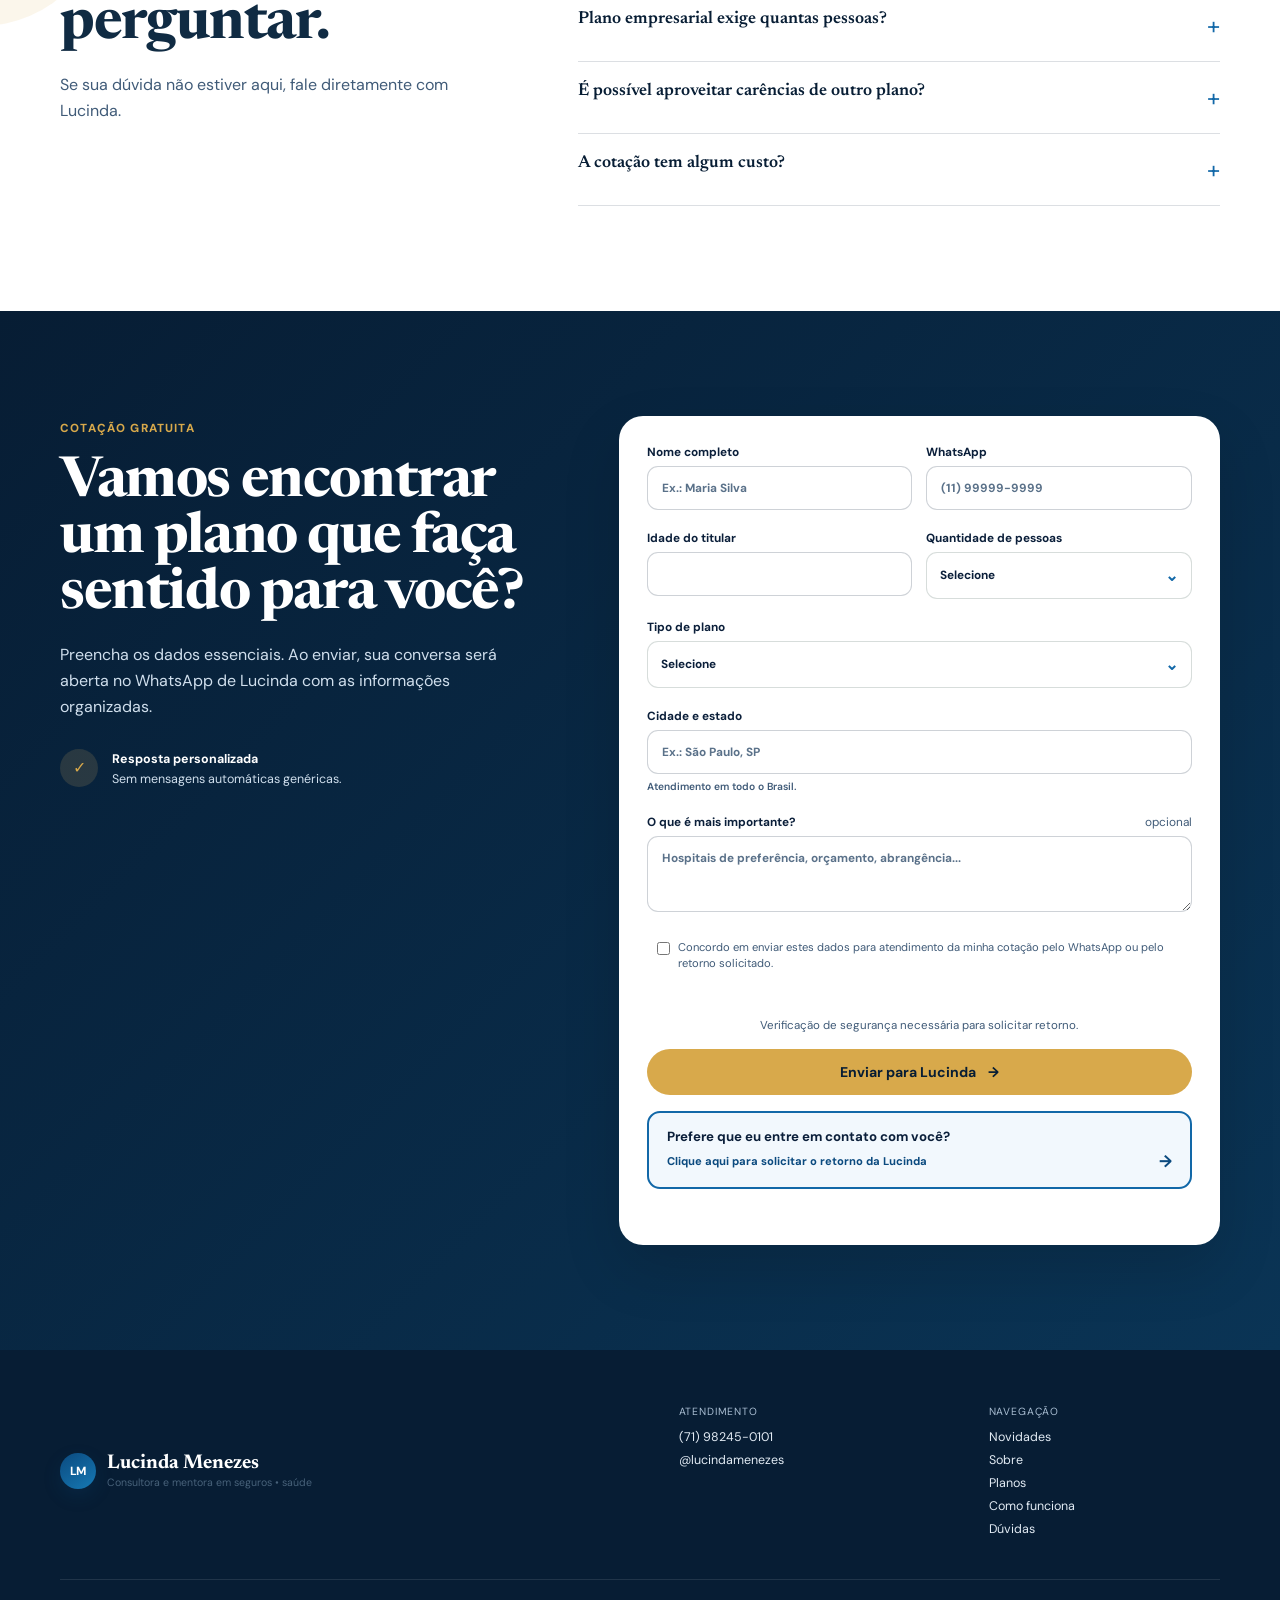
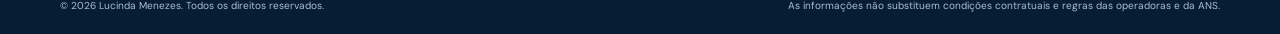
==== commit 62403e4b: "Refina identidade visual e responsividade da Lucinda" ====
--- a/index.html
+++ b/index.html
@@ -12,7 +12,7 @@
   <meta name="twitter:title" content="Lucinda Menezes | Seguros e Planos de Saúde no Brasil">
   <meta name="twitter:description" content="Consultoria e mentoria em seguros e saúde com atendimento em todo o Brasil.">
   <meta name="twitter:image" content="/og.png">
-  <link rel="icon" type="image/svg+xml" href="data:image/svg+xml,<svg xmlns='http://www.w3.org/2000/svg' viewBox='0 0 24 24'><rect x='3' y='10' width='18' height='4' rx='2' fill='%231E8C68'/><rect x='10' y='3' width='4' height='18' rx='2' fill='%231E8C68'/></svg>">
+  <link rel="icon" type="image/svg+xml" href="favicon.svg">
   <link rel="preconnect" href="https://fonts.googleapis.com">
   <link rel="preconnect" href="https://fonts.gstatic.com" crossorigin>
   <link href="https://fonts.googleapis.com/css2?family=DM+Sans:wght@400;500;600;700&family=Newsreader:opsz,wght@6..72,500;6..72,600;6..72,700&display=swap" rel="stylesheet">
@@ -118,6 +118,7 @@
 .news-card small{font-size:.68rem;text-transform:uppercase;letter-spacing:.09em;font-weight:800;color:#d9f0ff}
 .news-card h3{font-size:1.7rem;margin:9px 0 7px;color:#fff}
 .news-card p{font-size:.81rem;color:#eef6fb}
+.news-card a{display:inline-flex;align-items:center;gap:7px;width:max-content;margin-top:15px;color:#fff;font-size:.72rem;font-weight:800;border-bottom:1px solid rgba(255,255,255,.48)}
 .news-card.pet{background:linear-gradient(135deg,#17685d,#4a8c78)}
 .news-card.business{background:linear-gradient(135deg,#153b62,#8a6a32)}
 .news-card.national{background:linear-gradient(135deg,#0b4a7f,#1479b6)}
@@ -186,6 +187,33 @@
 .accordion summary{color:var(--navy)}
 .accordion p{color:#48627a}
 
+/* Refinamento final de proporção, cor e movimento */
+html{scroll-padding-top:92px;scroll-behavior:smooth}
+body{background:#f8f6ef;color:#102b43}
+.brand-monogram{display:grid;place-items:center!important;background:linear-gradient(145deg,#0b4a7f,#1679b4)!important;color:#fff;font-size:.74rem;font-weight:800;letter-spacing:-.04em;box-shadow:0 7px 18px rgba(11,74,127,.2)}
+.brand-monogram span,.brand-monogram i{display:none!important}
+.site-header{background:rgba(250,248,242,.91);backdrop-filter:blur(18px);-webkit-backdrop-filter:blur(18px)}
+.nav-links a,.button,.plan-card,.operator-card,.about-links a{transition-duration:.34s;transition-timing-function:cubic-bezier(.2,.75,.25,1)}
+.hero:after{background:linear-gradient(90deg,rgba(4,20,37,.78) 0%,rgba(6,31,54,.57) 48%,rgba(6,31,54,.30) 100%),radial-gradient(circle at 12% 15%,rgba(18,104,168,.14),transparent 34%)}
+.hero-slide{filter:brightness(1.16) saturate(.92);transition:opacity 3s cubic-bezier(.4,0,.2,1),transform 10s cubic-bezier(.2,.7,.2,1)}
+.hero h1{font-size:clamp(3rem,5.2vw,4.9rem);line-height:.98}
+.hero-text{font-size:1rem;max-width:590px}
+.about{padding:82px 0;background:linear-gradient(135deg,#eef5f7 0%,#fbf6ea 100%)}
+.about-grid{grid-template-columns:minmax(0,.86fr) minmax(0,1fr);gap:62px;max-width:1080px}
+.about-art{min-height:430px;padding:10px 10px 30px 0}
+.about-art:before{left:20px;right:-18px;top:28px;bottom:2px}
+.about-art img{height:405px;object-position:center 45%;filter:brightness(1.04) saturate(.9) contrast(1.02)}
+.about-identity{left:22px;right:2px;bottom:10px;padding:17px 20px}
+.about-identity b{font-size:1.55rem}.about-identity span{font-size:.72rem}
+.about-copy h2{font-size:clamp(2.15rem,3.4vw,3.25rem);line-height:1.04;margin:16px 0 14px}
+.about-copy .lead{font-size:1.12rem;line-height:1.48}
+.about-copy>p:not(.lead){font-size:.88rem}
+.plan-grid{align-items:stretch}
+.plan-card{display:flex;flex-direction:column;min-height:100%}
+.plan-card>p{min-height:0}.plan-card ul{margin-bottom:22px}.plan-card a{margin-top:auto;padding-top:8px}
+.news-track{transition-duration:1.15s}.news-card{transition-duration:.45s}
+[data-reveal]{transition-duration:.9s;transition-timing-function:cubic-bezier(.16,1,.3,1)}
+
 @media(max-width:1050px){
   .plan-grid{grid-template-columns:repeat(2,1fr)}
   .operator-names{grid-template-columns:repeat(3,1fr)}
@@ -193,7 +221,8 @@
   .news-arrow.prev{left:4px}.news-arrow.next{right:4px}
 }
 @media(max-width:760px){
-  .hero{padding-top:46px;min-height:auto}
+  html{scroll-padding-top:76px}
+  .hero{padding-top:62px;min-height:auto}
   .hero:after{background:linear-gradient(180deg,rgba(4,20,37,.86),rgba(4,20,37,.72))}
   .hero-grid{padding-bottom:54px}
   .news-section{padding:42px 0 58px}
@@ -202,10 +231,18 @@
   .news-arrow{width:40px;height:40px;margin-top:-20px}
   .news-arrow.prev{left:6px}.news-arrow.next{right:6px}
   .about-grid{gap:38px}
-  .about-art{min-height:430px;padding-right:7px}
-  .about-art img{height:405px}
-  .about-identity{left:14px;right:0;bottom:6px}
+  .hero h1{font-size:clamp(2.55rem,11vw,3.25rem);line-height:1.01}
+  .section-heading h2,.process-intro h2,.faq h2,.contact h2{font-size:clamp(2.15rem,9vw,2.85rem)}
+  .about{padding:66px 0}
+  .about-grid{grid-template-columns:1fr;gap:34px}
+  .about-art{min-height:338px;padding-right:5px}
+  .about-art img{height:315px;border-radius:22px}
+  .about-identity{left:12px;right:0;bottom:4px;padding:14px 16px}
+  .about-identity b{font-size:1.3rem}.about-identity span{font-size:.66rem}
+  .about-copy h2{font-size:clamp(2rem,9vw,2.65rem)}
+  .about-copy .lead{font-size:1.02rem}
   .plan-grid{grid-template-columns:1fr}
+  .plan-card{min-height:0}
   .operator-names{grid-template-columns:repeat(2,1fr)}
 }
 @media(prefers-reduced-motion:reduce){
@@ -218,11 +255,11 @@
   <header class="site-header">
     <div class="nav shell">
       <a class="brand" href="#inicio" aria-label="Lucinda Menezes, início">
-        <span class="brand-mark" aria-hidden="true"><span></span><i></i></span>
-        <span><b>Lucinda Menezes</b><small>Consultora e mentora em seguros e saúde</small></span>
+        <span class="brand-mark brand-monogram" aria-hidden="true">LM</span>
+        <span><b>Lucinda Menezes</b><small>Consultora e mentora em seguros • saúde</small></span>
       </a>
       <nav class="nav-links" id="navLinks" aria-label="Navegação principal">
-        <a href="#planos">Planos</a><a href="#novidades">Novidades</a><a href="#como-funciona">Como funciona</a><a href="#sobre">Sobre</a><a href="#faq">Dúvidas</a>
+        <a href="#novidades">Novidades</a><a href="#sobre">Sobre</a><a href="#planos">Planos</a><a href="#como-funciona">Como funciona</a><a href="#faq">Dúvidas</a>
       </nav>
       <div class="nav-actions">
         <a class="button button-small button-primary header-quote-button" href="#cotacao"><span class="cta-full">Fazer cotação</span><span class="cta-short">Cotar</span></a>
@@ -234,9 +271,9 @@
   <main id="inicio">
     <section class="hero">
       <div class="hero-slides" aria-hidden="true">
-        <div class="hero-slide is-active" style="background-image:url('https://images.unsplash.com/photo-1586773860418-d37222d8fce3?auto=format&fit=crop&w=1800&q=82')"></div>
-        <div class="hero-slide" style="background-image:url('https://images.unsplash.com/photo-1538108149393-fbbd81895907?auto=format&fit=crop&w=1800&q=82')"></div>
-        <div class="hero-slide" style="background-image:url('https://images.unsplash.com/photo-1519494026892-80bbd2d6fd0d?auto=format&fit=crop&w=1800&q=82')"></div>
+        <div class="hero-slide is-active" style="background-image:url('https://images.unsplash.com/photo-1586773860418-d37222d8fce3?auto=format&fit=crop&w=2000&q=90')"></div>
+        <div class="hero-slide" style="background-image:url('https://images.unsplash.com/photo-1538108149393-fbbd81895907?auto=format&fit=crop&w=2000&q=90')"></div>
+        <div class="hero-slide" style="background-image:url('https://images.unsplash.com/photo-1519494026892-80bbd2d6fd0d?auto=format&fit=crop&w=2000&q=90')"></div>
       </div>
       <div class="shell hero-grid">
         <div class="hero-copy" data-reveal>
@@ -270,12 +307,12 @@
           <button class="news-arrow prev" id="newsPrev" type="button" aria-label="Novidade anterior">‹</button>
           <div class="news-carousel" id="newsCarousel" aria-label="Novidades em seguros e saúde">
             <div class="news-track" id="newsTrack">
-              <article class="news-card national"><small>Cobertura nacional</small><h3>Planos para quem circula pelo Brasil</h3><p>Compare alternativas com rede regional ou nacional e escolha conforme a sua rotina.</p></article>
-              <article class="news-card business"><small>Empresas</small><h3>Benefícios que ajudam a cuidar da equipe</h3><p>PME e empresarial com opções por número de vidas, perfil e região de atendimento.</p></article>
-              <article class="news-card pet"><small>Novidade</small><h3>Sim, até seu pet pode ter plano.</h3><p>Assistência veterinária para deixar consultas, exames e cuidados mais previsíveis.</p></article>
-              <article class="news-card"><small>Comparação inteligente</small><h3>Rede, carência e coparticipação lado a lado</h3><p>Uma decisão melhor começa entendendo o que realmente muda entre as opções.</p></article>
-              <article class="news-card"><small>Atendimento nacional</small><h3>Consultoria onde você estiver</h3><p>Atendimento remoto para comparar possibilidades disponíveis em diferentes estados e cidades.</p></article>
-              <article class="news-card"><small>Escolha com calma</small><h3>Preço, rede e uso precisam conversar</h3><p>A melhor opção não é só a mais barata: ela precisa combinar com a sua rotina e prioridades.</p></article>
+              <article class="news-card national"><small>ANS • 2026</small><h3>Reajuste individual: teto anual de 5,11%</h3><p>Índice autorizado para contratos individuais e familiares com aniversário entre maio de 2026 e abril de 2027.</p><a href="https://www.gov.br/ans/pt-br/assuntos/noticias-1/periodo-eleitoral/nota-de-esclarecimento" target="_blank" rel="noopener">Ver informação oficial ↗</a></article>
+              <article class="news-card business"><small>ANS • 2026–2028</small><h3>Mais transparência e proteção ao consumidor</h3><p>A nova agenda regulatória prioriza qualidade assistencial, informação clara e direitos dos beneficiários.</p><a href="https://www.gov.br/ans/pt-br/assuntos/noticias-1/periodo-eleitoral/ans-divulga-agenda-regulatoria-para-o-periodo-2026-2028" target="_blank" rel="noopener">Conhecer a agenda ↗</a></article>
+              <article class="news-card pet"><small>Petlove Saúde • atual</small><h3>Planos para cães e gatos em diferentes momentos</h3><p>Compare coberturas, rede veterinária, coparticipação e carências disponíveis para sua região.</p><a href="https://saude.petlove.com.br/" target="_blank" rel="noopener">Conhecer a novidade ↗</a></article>
+              <article class="news-card"><small>ANS • rede assistencial</small><h3>Mudanças de hospitais seguem regras específicas</h3><p>Substituições e alterações da rede precisam observar equivalência, localização e comunicação ao consumidor.</p><a href="https://www.gov.br/ans/pt-br/assuntos/operadoras/registro-e-manutencao-de-produtos/registro-e-manutencao-de-operadoras-e-produtos/alteracao-de-produto/alteracao-na-rede-assistencial-dos-produtos" target="_blank" rel="noopener">Entender as regras ↗</a></article>
+              <article class="news-card"><small>ANS • comparação</small><h3>Rede, cobertura e portabilidade lado a lado</h3><p>O Guia ANS ajuda a consultar opções e requisitos antes de contratar ou trocar de plano.</p><a href="https://www.gov.br/ans/pt-br/assuntos/contratante/contratacao-regras-planos-de-saude" target="_blank" rel="noopener">Consultar orientação ↗</a></article>
+              <article class="news-card"><small>OdontoPrev • atual</small><h3>Saúde bucal para diferentes momentos de vida</h3><p>Compare modalidades individuais, familiares e empresariais conforme disponibilidade e rede credenciada.</p><a href="https://www.odontoprev.com.br/" target="_blank" rel="noopener">Ver opções oficiais ↗</a></article>
             </div>
           </div>
           <button class="news-arrow next" id="newsNext" type="button" aria-label="Próxima novidade">›</button>
@@ -287,8 +324,8 @@
     <section class="about" id="sobre">
       <div class="shell about-grid">
         <div class="about-art" data-reveal>
-          <img src="https://images.unsplash.com/photo-1576091160399-112ba8d25d1d?auto=format&fit=crop&w=1200&q=86" alt="Profissional de saúde em atendimento cuidadoso">
-          <div class="about-identity"><b>Lucinda Menezes</b><span>Consultora e mentora em seguros e saúde</span></div>
+          <img src="https://images.unsplash.com/photo-1551836022-d5d88e9218df?auto=format&fit=crop&w=1400&q=88" alt="Consultora em atendimento profissional com uma cliente">
+          <div class="about-identity"><b>Lucinda Menezes</b><span>Consultora e mentora em seguros • saúde</span></div>
         </div>
         <div class="about-copy" data-reveal><span class="section-kicker">Quem vai atender você</span><h2>Experiência para transformar detalhes em uma escolha mais segura.</h2><p class="lead">Lucinda Menezes atua há mais de 20 anos orientando pessoas, famílias e empresas na escolha de seguros e soluções de saúde com clareza, cuidado e visão prática.</p><p>Cada pessoa tem prioridades diferentes. Por isso, o atendimento começa ouvindo o que você precisa e só então compara as alternativas disponíveis para contratação em todo o Brasil.</p><div class="about-links"><a href="https://instagram.com/lucindamenezes" target="_blank" rel="noopener"><span>@</span><div><small>Acompanhe no Instagram</small><b>@lucindamenezes</b></div></a><a href="tel:+5571982450101"><span>☎</span><div><small>Fale com Lucinda</small><b>(71) 98245-0101</b></div></a></div></div>
       </div>
@@ -317,7 +354,7 @@
             <article class="operator-card" data-operator="hapvida"><strong>Hapvida</strong><button class="operator-details" type="button" aria-expanded="false">Ver detalhes <i>↗</i></button></article>
             <article class="operator-card" data-operator="petlove"><strong>Petlove Saúde</strong><button class="operator-details" type="button" aria-expanded="false">Ver detalhes <i>↗</i></button></article>
             <article class="operator-card" data-operator="odontoprev"><strong>OdontoPrev</strong><button class="operator-details" type="button" aria-expanded="false">Ver detalhes <i>↗</i></button></article>
-            <article class="operator-card" data-operator="outras"><strong>Outras opções</strong><button class="operator-details" type="button" aria-expanded="false">Ver detalhes <i>↗</i></button></article>
+            <article class="operator-card" data-operator="unimednacional"><strong>Unimed Nacional</strong><button class="operator-details" type="button" aria-expanded="false">Ver detalhes <i>↗</i></button></article>
           </div>
           <div class="operator-detail-panel" id="operatorDetailPanel" aria-hidden="true" aria-live="polite">
             <div class="operator-detail-inner">
@@ -392,7 +429,7 @@
     </section>
   </main>
 
-  <footer><div class="shell footer-main"><a class="brand footer-brand" href="#inicio"><span class="brand-mark"><span></span><i></i></span><span><b>Lucinda Menezes</b><small>Consultora e mentora em seguros e saúde</small></span></a><div><small>Atendimento</small><a href="tel:+5571982450101">(71) 98245-0101</a><a href="https://instagram.com/lucindamenezes" target="_blank" rel="noopener">@lucindamenezes</a></div><div><small>Navegação</small><a href="#planos">Planos</a><a href="#como-funciona">Como funciona</a><a href="#faq">Dúvidas</a></div></div><div class="shell footer-bottom"><p>© <span id="year"></span> Lucinda Menezes. Todos os direitos reservados.</p><p>As informações não substituem condições contratuais e regras das operadoras e da ANS.</p></div></footer>
+  <footer><div class="shell footer-main"><a class="brand footer-brand" href="#inicio"><span class="brand-mark brand-monogram">LM</span><span><b>Lucinda Menezes</b><small>Consultora e mentora em seguros • saúde</small></span></a><div><small>Atendimento</small><a href="tel:+5571982450101">(71) 98245-0101</a><a href="https://instagram.com/lucindamenezes" target="_blank" rel="noopener">@lucindamenezes</a></div><div><small>Navegação</small><a href="#novidades">Novidades</a><a href="#sobre">Sobre</a><a href="#planos">Planos</a><a href="#como-funciona">Como funciona</a><a href="#faq">Dúvidas</a></div></div><div class="shell footer-bottom"><p>© <span id="year"></span> Lucinda Menezes. Todos os direitos reservados.</p><p>As informações não substituem condições contratuais e regras das operadoras e da ANS.</p></div></footer>
   <a class="whatsapp-float" href="https://wa.me/5571982450101?text=Ol%C3%A1%2C%20Lucinda!%20Quero%20uma%20cota%C3%A7%C3%A3o%20de%20plano%20de%20sa%C3%BAde." target="_blank" rel="noopener" aria-label="Falar com Lucinda no WhatsApp"><span><svg viewBox="0 0 24 24" aria-hidden="true"><path d="M12.04 2a9.84 9.84 0 0 0-9.86 9.8c0 1.72.45 3.4 1.3 4.87L2 22l5.47-1.43a9.93 9.93 0 0 0 4.57 1.16h.01a9.87 9.87 0 0 0 0-19.73Zm5.76 14.05c-.24.68-1.4 1.3-1.96 1.38-.5.08-1.14.11-1.84-.11-.42-.14-.97-.32-1.67-.62-2.94-1.27-4.86-4.22-5-4.42-.15-.2-1.2-1.6-1.2-3.05 0-1.45.76-2.16 1.03-2.46.27-.3.6-.37.8-.37h.57c.18 0 .42-.07.66.5.24.58.82 2 .89 2.14.07.15.12.32.02.52-.1.2-.15.32-.3.5-.15.17-.31.38-.44.5-.15.15-.3.3-.13.6.17.3.76 1.25 1.63 2.03 1.12 1 2.06 1.31 2.36 1.46.3.15.47.12.64-.08.18-.2.74-.86.94-1.16.2-.3.4-.25.67-.15.27.1 1.72.81 2.02.96.3.15.5.22.57.35.08.12.08.72-.16 1.4Z"/></svg></span><b>Fale com Lucinda</b></a>
 
   <script>
@@ -513,7 +550,7 @@
       hapvida:{name:'Hapvida',summary:'Operadora com presença relevante em diferentes regiões do país e alternativas para pessoas, famílias e empresas.',profile:'Quem busca comparar atendimento regional ou soluções disponíveis em sua localidade.',highlights:['Rede própria e credenciada conforme região','Diferentes acomodações e coparticipações','Serviços variam por produto'],attention:'Confirme hospitais, laboratórios, abrangência e comercialização vigente para o seu perfil.'},
       petlove:{name:'Petlove Saúde',summary:'Soluções de saúde veterinária para ajudar a organizar consultas, exames e cuidados com cães e gatos.',profile:'Tutores que querem mais previsibilidade e acesso a uma rede veterinária conforme disponibilidade regional.',highlights:['Consultas e cuidados veterinários conforme plano','Rede varia por cidade','Coberturas dependem da modalidade'],attention:'Confira rede veterinária, carências, coberturas e regras de utilização na sua região.'},
       odontoprev:{name:'OdontoPrev',summary:'Operadora especializada em assistência odontológica, com opções para pessoas, famílias e empresas.',profile:'Quem deseja complementar a proteção de saúde com atendimento odontológico.',highlights:['Rede odontológica conforme produto','Alternativas individuais e coletivas','Coberturas definidas em contrato'],attention:'Confira carências, procedimentos cobertos, rede de dentistas próxima e inclusão de dependentes.'},
-      outras:{name:'Outras opções',summary:'Além das marcas em destaque, Lucinda pode verificar outras alternativas conforme seu perfil e região.',profile:'Quem deseja ampliar a comparação antes de decidir.',highlights:['Pesquisa personalizada','Comparação por rede, preço e cobertura','Atendimento em todo o Brasil'],attention:'A disponibilidade depende da sua cidade, idade, vínculo e modalidade de contratação.'}
+      unimednacional:{name:'Unimed Nacional',summary:'Operadora do Sistema Unimed com soluções de abrangência nacional para públicos elegíveis e redes definidas por produto.',profile:'Pessoas e empresas que desejam comparar capilaridade nacional, acomodação e modalidades de contratação.',highlights:['Abrangência conforme o produto contratado','Rede referenciada consultada por cidade','Serviços e benefícios variam por categoria'],attention:'Confirme elegibilidade, rede exata, coparticipação, acomodação e condições vigentes para sua região.'}
     };
     const detailPanel=document.getElementById('operatorDetailPanel');
     const detailName=document.getElementById('operatorDetailName');
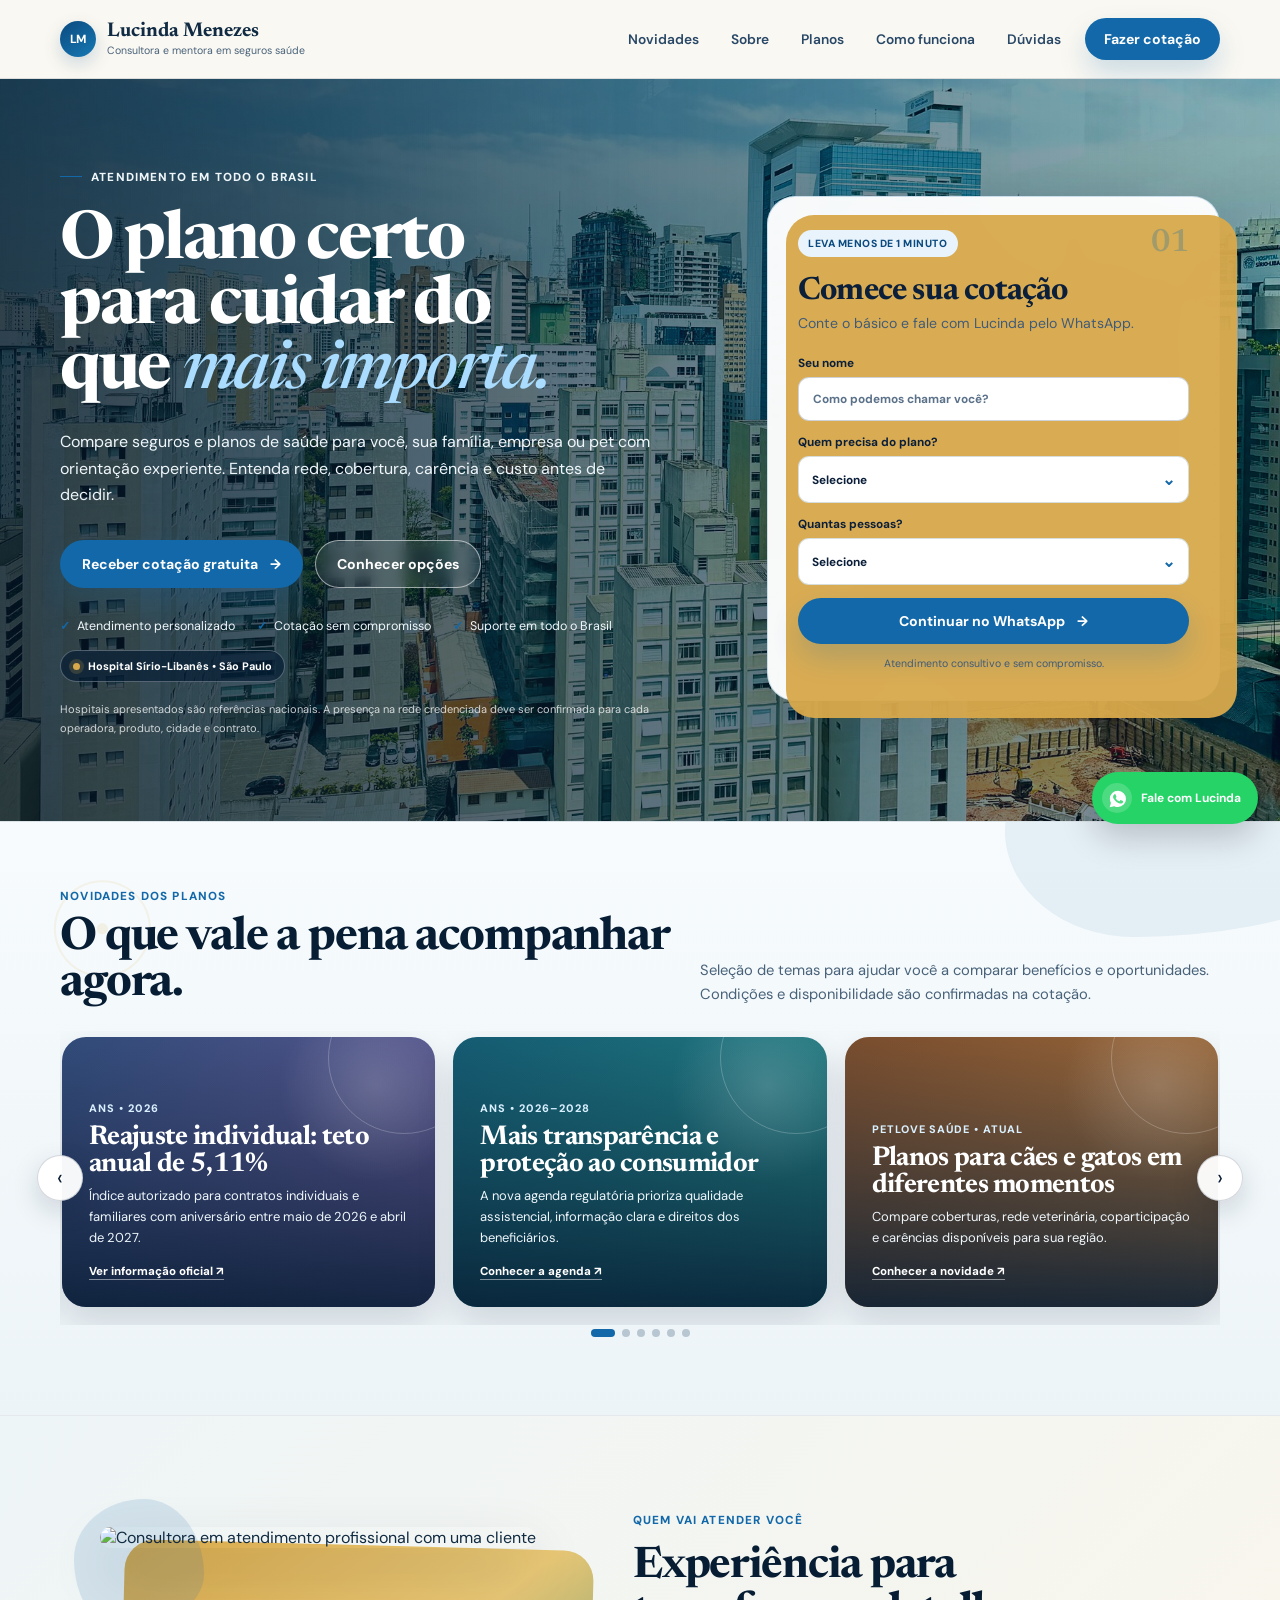
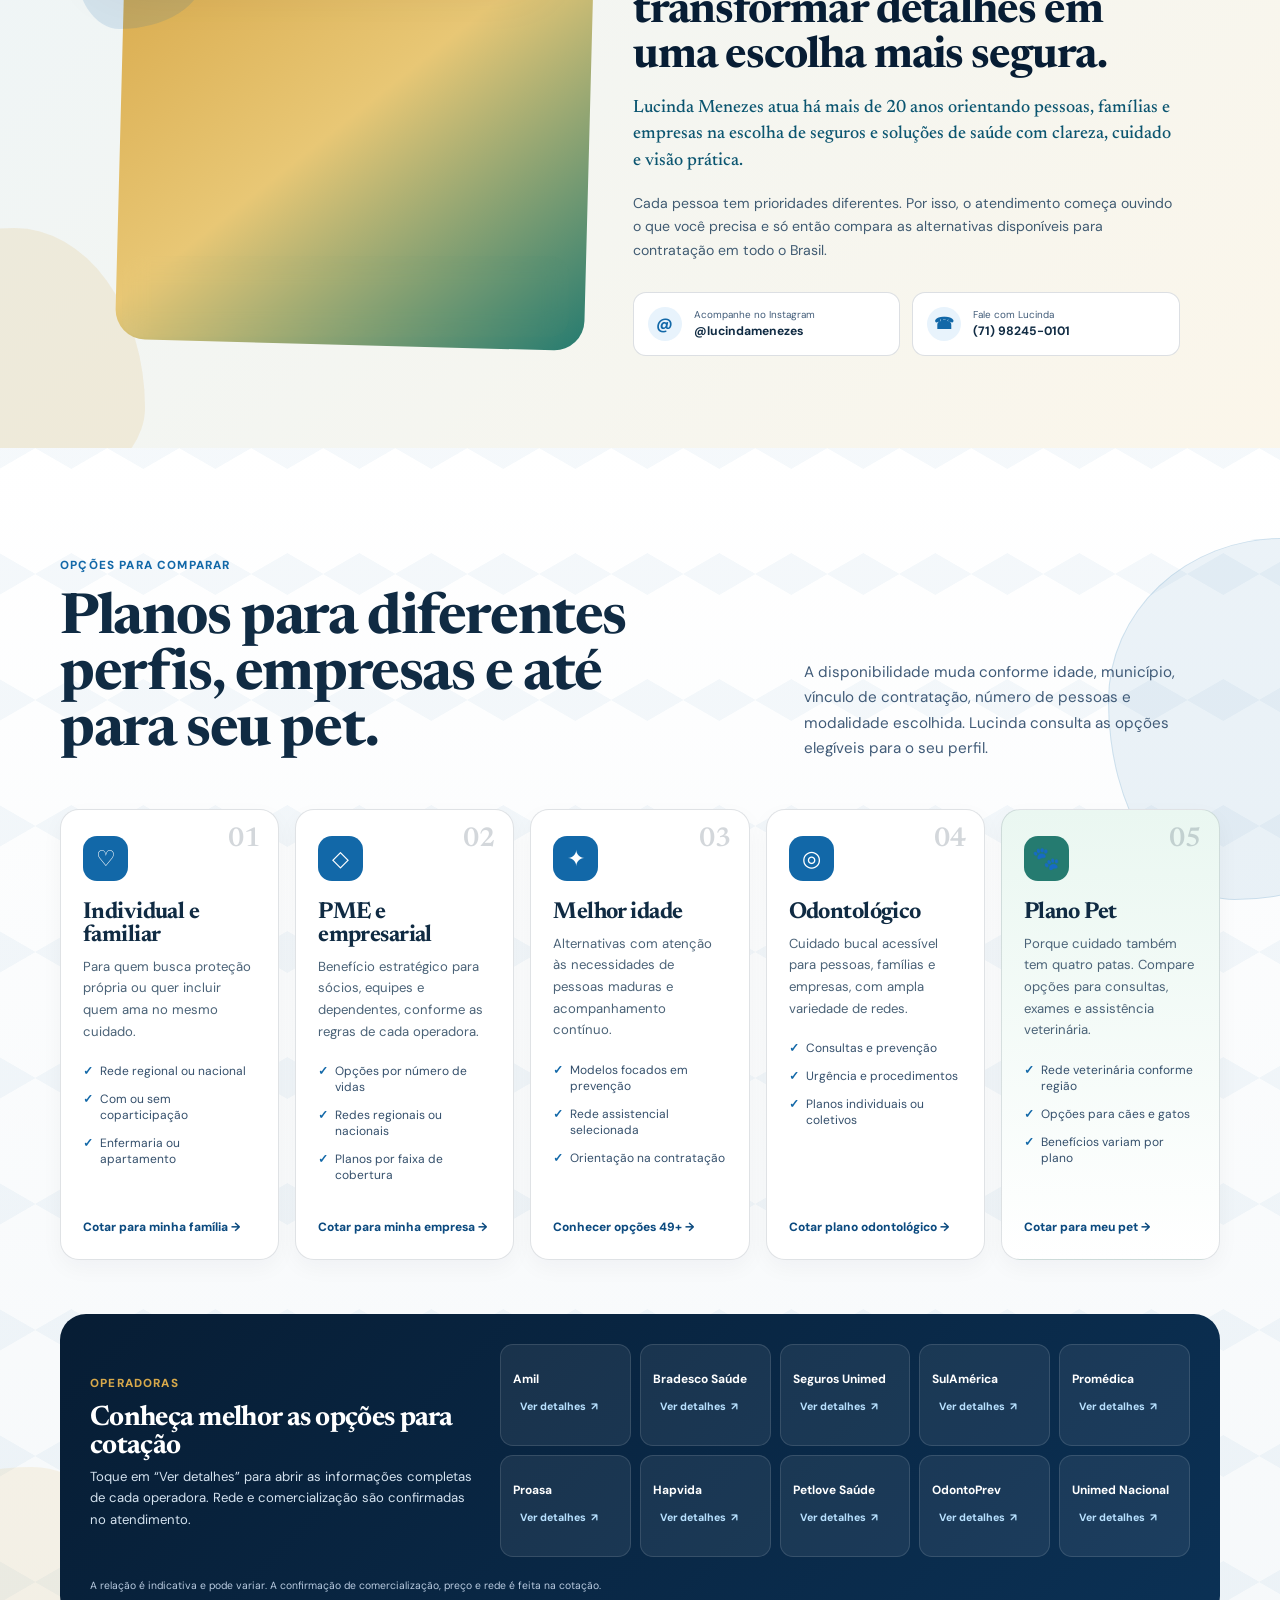
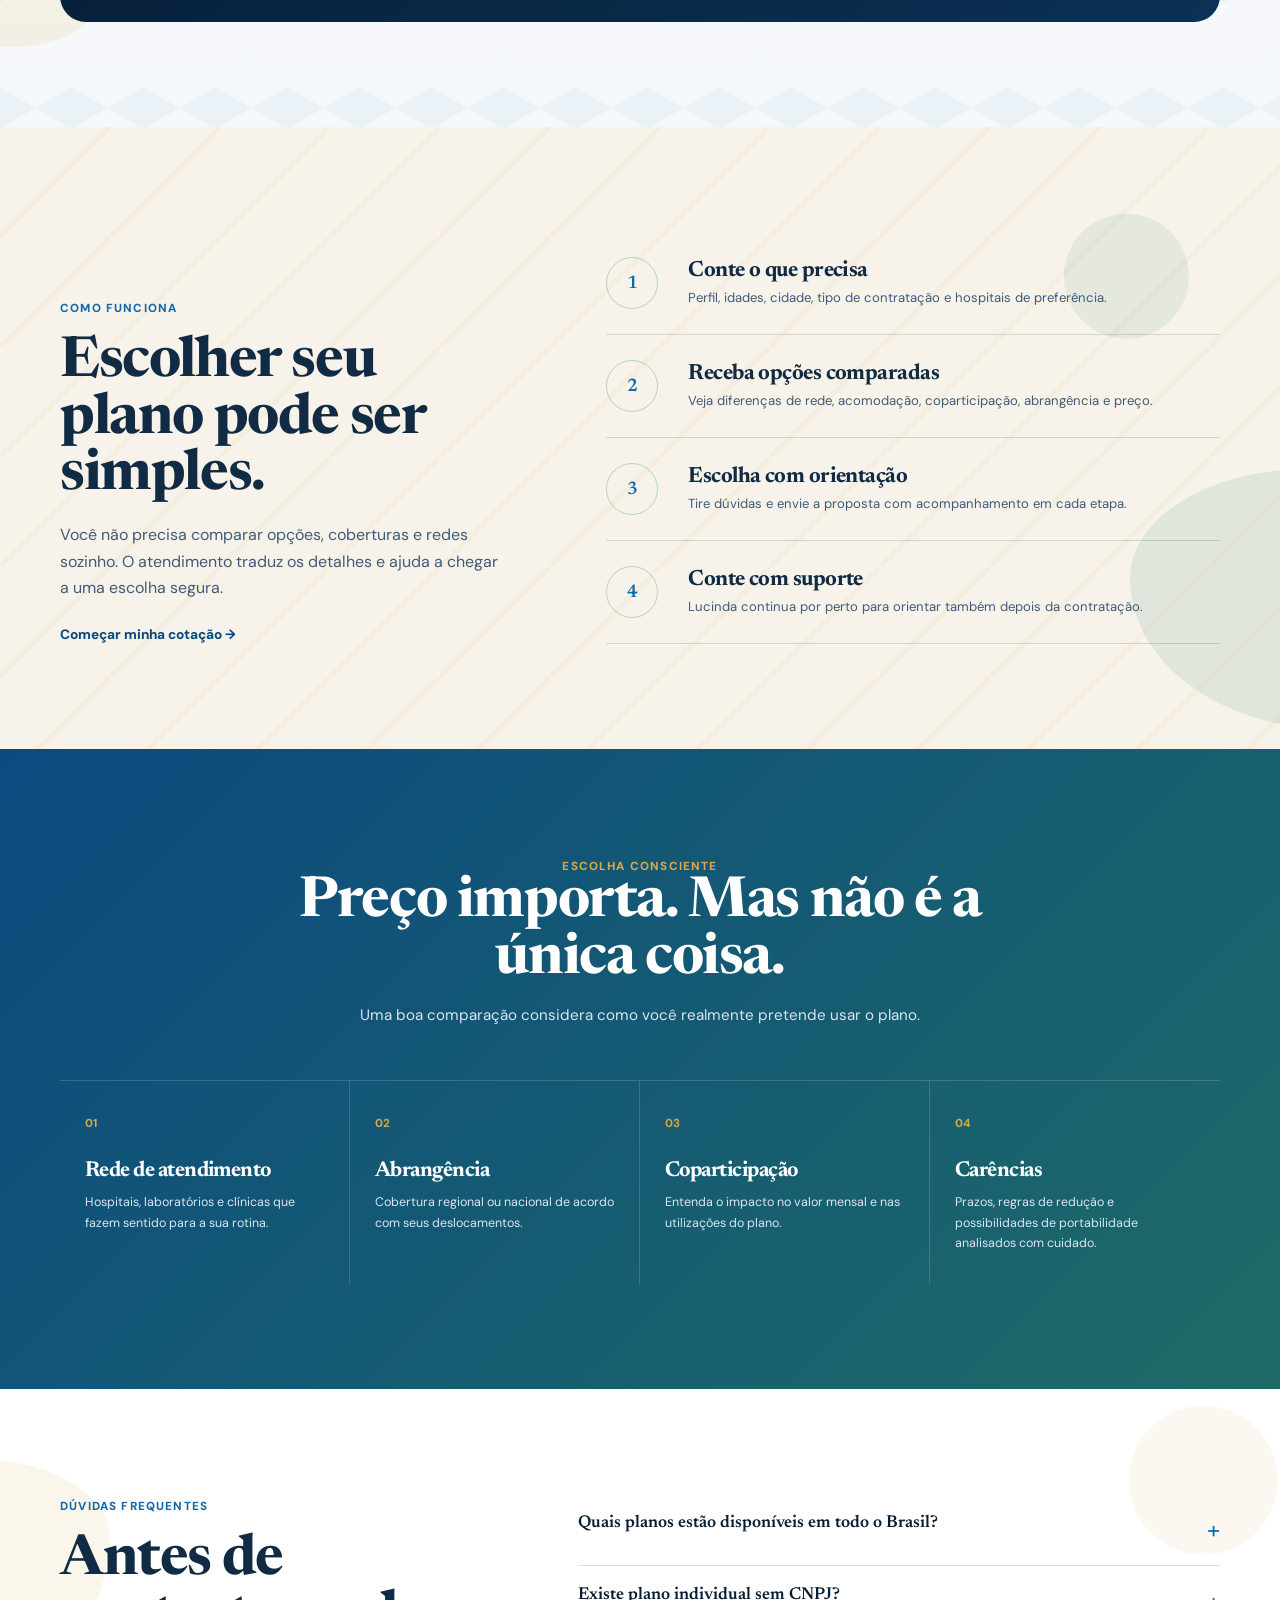
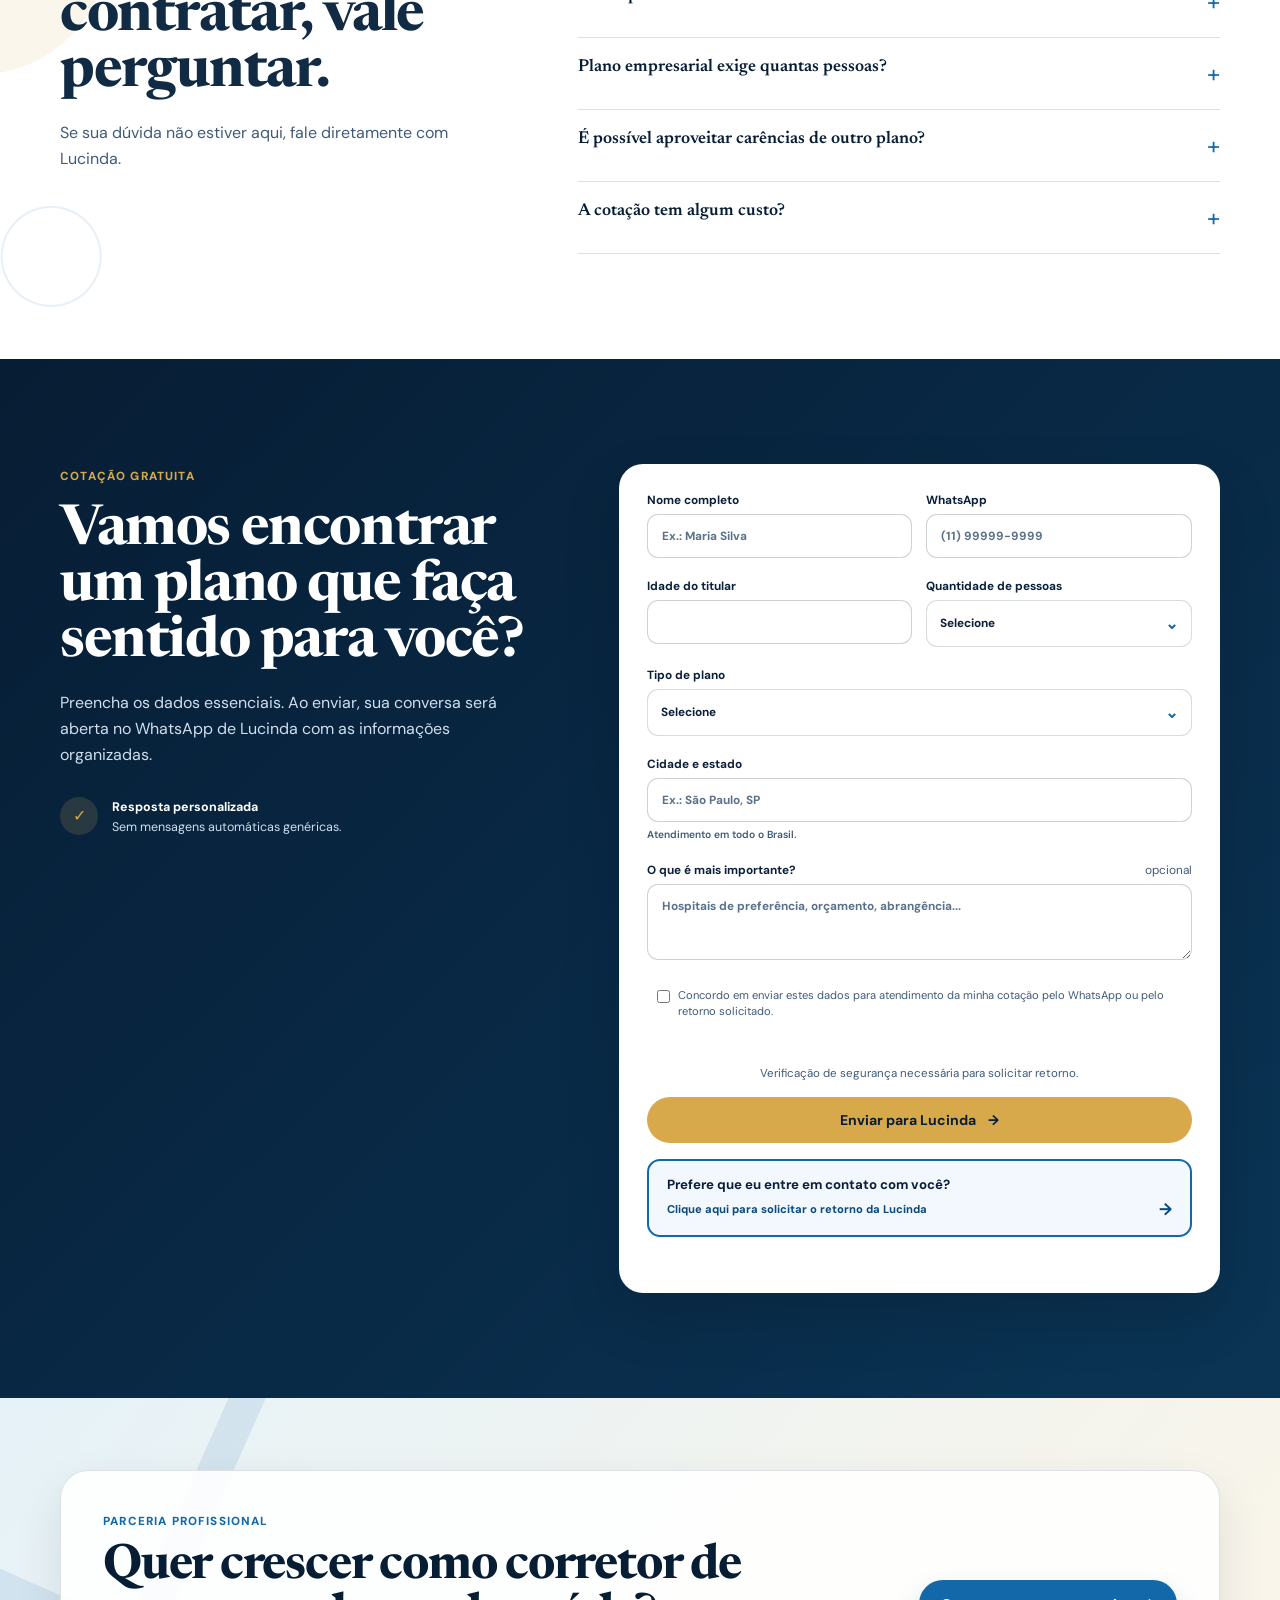
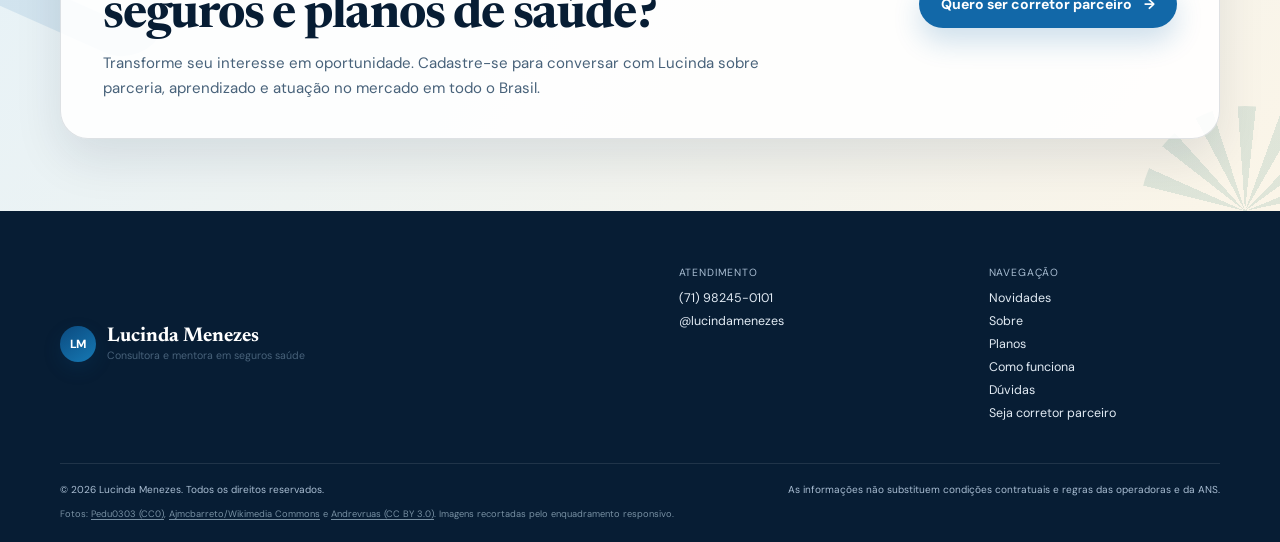
==== commit 02883182: "Adiciona captacao de corretores e refina experiencia visual" ====
--- a/index.html
+++ b/index.html
@@ -12,7 +12,9 @@
   <meta name="twitter:title" content="Lucinda Menezes | Seguros e Planos de Saúde no Brasil">
   <meta name="twitter:description" content="Consultoria e mentoria em seguros e saúde com atendimento em todo o Brasil.">
   <meta name="twitter:image" content="/og.png">
-  <link rel="icon" type="image/svg+xml" href="favicon.svg">
+  <link rel="icon" type="image/svg+xml" href="/favicon-lm.svg?v=3">
+  <link rel="shortcut icon" href="/favicon-lm.svg?v=3">
+  <meta name="theme-color" content="#0b4a7f">
   <link rel="preconnect" href="https://fonts.googleapis.com">
   <link rel="preconnect" href="https://fonts.gstatic.com" crossorigin>
   <link href="https://fonts.googleapis.com/css2?family=DM+Sans:wght@400;500;600;700&family=Newsreader:opsz,wght@6..72,500;6..72,600;6..72,700&display=swap" rel="stylesheet">
@@ -87,6 +89,8 @@
 .orb-one{width:390px;height:390px;right:-130px;top:-110px;background:rgba(216,169,75,.12)}
 .orb-two{width:210px;height:210px;left:-90px;bottom:20px;border:1px solid rgba(169,220,255,.22)}
 .hospital-note{margin-top:18px;font-size:.69rem;color:rgba(255,255,255,.78);max-width:620px}
+.hero-hospital-name{display:inline-flex;align-items:center;gap:8px;margin-top:16px;padding:8px 12px;border:1px solid rgba(255,255,255,.28);border-radius:999px;background:rgba(7,29,52,.7);color:#fff;font-size:.68rem;font-weight:700}
+.hero-hospital-name:before{content:"";width:7px;height:7px;border-radius:50%;background:var(--gold);box-shadow:0 0 0 4px rgba(216,169,75,.18)}
 .hero-progress{display:flex;gap:8px;margin-top:18px;align-items:center}
 .hero-dot{width:24px;height:4px;border:0;border-radius:99px;background:rgba(255,255,255,.28);padding:0;cursor:pointer;transition:.35s}
 .hero-dot.is-active{width:42px;background:var(--gold)}
@@ -99,7 +103,7 @@
 .news-viewport{position:relative}
 .news-carousel{overflow:hidden;padding:6px 2px 18px}
 .news-track{
-  display:flex;gap:18px;will-change:transform;
+  display:flex;gap:18px;
   transition:transform .95s cubic-bezier(.22,.75,.2,1)
 }
 .news-track.no-transition{transition:none}
@@ -192,10 +196,11 @@
 body{background:#f8f6ef;color:#102b43}
 .brand-monogram{display:grid;place-items:center!important;background:linear-gradient(145deg,#0b4a7f,#1679b4)!important;color:#fff;font-size:.74rem;font-weight:800;letter-spacing:-.04em;box-shadow:0 7px 18px rgba(11,74,127,.2)}
 .brand-monogram span,.brand-monogram i{display:none!important}
-.site-header{background:rgba(250,248,242,.91);backdrop-filter:blur(18px);-webkit-backdrop-filter:blur(18px)}
+.site-header{background:rgba(250,248,242,.97);backdrop-filter:none;-webkit-backdrop-filter:none}
 .nav-links a,.button,.plan-card,.operator-card,.about-links a{transition-duration:.34s;transition-timing-function:cubic-bezier(.2,.75,.25,1)}
 .hero:after{background:linear-gradient(90deg,rgba(4,20,37,.78) 0%,rgba(6,31,54,.57) 48%,rgba(6,31,54,.30) 100%),radial-gradient(circle at 12% 15%,rgba(18,104,168,.14),transparent 34%)}
-.hero-slide{filter:brightness(1.16) saturate(.92);transition:opacity 3s cubic-bezier(.4,0,.2,1),transform 10s cubic-bezier(.2,.7,.2,1)}
+.hero-slide{filter:none;will-change:auto;transition:opacity 2.2s cubic-bezier(.4,0,.2,1),transform 9s cubic-bezier(.2,.7,.2,1)}
+.hero-slide.is-active{will-change:opacity,transform}
 .hero h1{font-size:clamp(3rem,5.2vw,4.9rem);line-height:.98}
 .hero-text{font-size:1rem;max-width:590px}
 .about{padding:82px 0;background:linear-gradient(135deg,#eef5f7 0%,#fbf6ea 100%)}
@@ -211,8 +216,25 @@
 .plan-grid{align-items:stretch}
 .plan-card{display:flex;flex-direction:column;min-height:100%}
 .plan-card>p{min-height:0}.plan-card ul{margin-bottom:22px}.plan-card a{margin-top:auto;padding-top:8px}
-.news-track{transition-duration:1.15s}.news-card{transition-duration:.45s}
-[data-reveal]{transition-duration:.9s;transition-timing-function:cubic-bezier(.16,1,.3,1)}
+.news-track{transition-duration:.78s}.news-card{transition-duration:.35s}
+[data-reveal]{transform:translateY(16px);transition-duration:.62s;transition-timing-function:cubic-bezier(.16,1,.3,1)}
+
+/* Geometria leve: profundidade sem pesar a rolagem */
+.news-section{background-image:radial-gradient(circle at 8% 18%,rgba(216,169,75,.13) 0 5px,transparent 6px),radial-gradient(circle at 8% 18%,transparent 0 46px,rgba(216,169,75,.11) 47px 48px,transparent 49px),linear-gradient(180deg,#f7fbfd 0%,#edf4f7 100%)}
+.operators{background-image:linear-gradient(30deg,rgba(18,104,168,.045) 12%,transparent 12.5%,transparent 87%,rgba(18,104,168,.045) 87.5%),linear-gradient(150deg,rgba(18,104,168,.045) 12%,transparent 12.5%,transparent 87%,rgba(18,104,168,.045) 87.5%),linear-gradient(180deg,#fff,#f5f8fa);background-size:72px 126px,72px 126px,auto}
+.process{background-image:radial-gradient(circle at 88% 24%,rgba(37,123,112,.09) 0 62px,transparent 63px),linear-gradient(135deg,transparent 48%,rgba(216,169,75,.08) 49% 51%,transparent 52%);background-size:auto,110px 110px}
+.faq{background-image:radial-gradient(circle at 4% 82%,transparent 0 48px,rgba(18,104,168,.1) 49px 50px,transparent 51px),radial-gradient(circle at 94% 16%,rgba(216,169,75,.08) 0 74px,transparent 75px)}
+
+.broker-cta{position:relative;isolation:isolate;overflow:hidden;padding:72px 0;background:linear-gradient(128deg,#e6f2f8,#fbf5e8)}
+.broker-cta:before,.broker-cta:after{content:"";position:absolute;z-index:-1;pointer-events:none}
+.broker-cta:before{width:270px;height:270px;left:-110px;top:-120px;border:34px solid rgba(18,104,168,.1);transform:rotate(24deg);border-radius:44px}
+.broker-cta:after{width:210px;height:210px;right:-70px;bottom:-105px;border-radius:50%;background:repeating-conic-gradient(from 20deg,rgba(37,123,112,.13) 0 10deg,transparent 10deg 24deg)}
+.broker-cta-card{display:grid;grid-template-columns:minmax(0,1fr) auto;align-items:center;gap:46px;padding:38px 42px;border:1px solid rgba(11,31,58,.13);border-radius:28px;background:rgba(255,255,255,.88);box-shadow:0 20px 48px rgba(11,31,58,.1)}
+.broker-cta h2{max-width:760px;margin:12px 0 10px;color:var(--navy);font-size:clamp(2rem,3.8vw,3.35rem);line-height:1.02}
+.broker-cta p{max-width:720px;color:#48627a;font-size:.94rem}
+.broker-cta .button{white-space:nowrap}
+.image-credits{margin-top:8px!important;font-size:.58rem!important;color:#7890a3!important}
+.image-credits a{text-decoration:underline;text-underline-offset:2px}
 
 @media(max-width:1050px){
   .plan-grid{grid-template-columns:repeat(2,1fr)}
@@ -244,9 +266,10 @@
   .plan-grid{grid-template-columns:1fr}
   .plan-card{min-height:0}
   .operator-names{grid-template-columns:repeat(2,1fr)}
+  .broker-cta{padding:54px 0}.broker-cta-card{grid-template-columns:1fr;gap:24px;padding:28px 24px}.broker-cta .button{width:100%}
 }
 @media(prefers-reduced-motion:reduce){
-  .hero-slide,.news-track{transition:none!important}
+  html{scroll-behavior:auto}.hero-slide,.news-track,[data-reveal]{transition:none!important}
 }
 </style>
 
@@ -256,7 +279,7 @@
     <div class="nav shell">
       <a class="brand" href="#inicio" aria-label="Lucinda Menezes, início">
         <span class="brand-mark brand-monogram" aria-hidden="true">LM</span>
-        <span><b>Lucinda Menezes</b><small>Consultora e mentora em seguros • saúde</small></span>
+        <span><b>Lucinda Menezes</b><small>Consultora e mentora em seguros saúde</small></span>
       </a>
       <nav class="nav-links" id="navLinks" aria-label="Navegação principal">
         <a href="#novidades">Novidades</a><a href="#sobre">Sobre</a><a href="#planos">Planos</a><a href="#como-funciona">Como funciona</a><a href="#faq">Dúvidas</a>
@@ -271,9 +294,9 @@
   <main id="inicio">
     <section class="hero">
       <div class="hero-slides" aria-hidden="true">
-        <div class="hero-slide is-active" style="background-image:url('https://images.unsplash.com/photo-1586773860418-d37222d8fce3?auto=format&fit=crop&w=2000&q=90')"></div>
-        <div class="hero-slide" style="background-image:url('https://images.unsplash.com/photo-1538108149393-fbbd81895907?auto=format&fit=crop&w=2000&q=90')"></div>
-        <div class="hero-slide" style="background-image:url('https://images.unsplash.com/photo-1519494026892-80bbd2d6fd0d?auto=format&fit=crop&w=2000&q=90')"></div>
+        <div class="hero-slide is-active" data-hospital="Hospital Sírio-Libanês • São Paulo" style="background-image:url('/assets/hospitais/hospital-sirio-libanes.jpg')"></div>
+        <div class="hero-slide" data-hospital="Hospital São Rafael • Salvador" style="background-image:url('/assets/hospitais/hospital-sao-rafael.jpg')"></div>
+        <div class="hero-slide" data-hospital="Hospital Mater Dei • Belo Horizonte" style="background-image:url('/assets/hospitais/hospital-mater-dei.jpg')"></div>
       </div>
       <div class="shell hero-grid">
         <div class="hero-copy" data-reveal>
@@ -282,7 +305,8 @@
           <p class="hero-text">Compare seguros e planos de saúde para você, sua família, empresa ou pet com orientação experiente. Entenda rede, cobertura, carência e custo antes de decidir.</p>
           <div class="hero-actions"><a class="button button-primary" href="#cotacao">Receber cotação gratuita <span>→</span></a><a class="button button-secondary" href="#planos">Conhecer opções</a></div>
           <div class="trust-list"><span><i>✓</i> Atendimento personalizado</span><span><i>✓</i> Cotação sem compromisso</span><span><i>✓</i> Suporte em todo o Brasil</span></div>
-          <p class="hospital-note">Imagens ilustrativas de ambientes hospitalares. Rede credenciada e disponibilidade variam conforme operadora, produto e região.</p>
+          <span class="hero-hospital-name" id="heroHospitalName">Hospital Sírio-Libanês • São Paulo</span>
+          <p class="hospital-note">Hospitais apresentados são referências nacionais. A presença na rede credenciada deve ser confirmada para cada operadora, produto, cidade e contrato.</p>
         </div>
         <aside class="quote-card" aria-label="Cotação rápida" data-reveal>
           <div class="quote-top"><span>Leva menos de 1 minuto</span><b>01</b></div>
@@ -325,7 +349,7 @@
       <div class="shell about-grid">
         <div class="about-art" data-reveal>
           <img src="https://images.unsplash.com/photo-1551836022-d5d88e9218df?auto=format&fit=crop&w=1400&q=88" alt="Consultora em atendimento profissional com uma cliente">
-          <div class="about-identity"><b>Lucinda Menezes</b><span>Consultora e mentora em seguros • saúde</span></div>
+          <div class="about-identity"><b>Lucinda Menezes</b><span>Consultora e mentora em seguros saúde</span></div>
         </div>
         <div class="about-copy" data-reveal><span class="section-kicker">Quem vai atender você</span><h2>Experiência para transformar detalhes em uma escolha mais segura.</h2><p class="lead">Lucinda Menezes atua há mais de 20 anos orientando pessoas, famílias e empresas na escolha de seguros e soluções de saúde com clareza, cuidado e visão prática.</p><p>Cada pessoa tem prioridades diferentes. Por isso, o atendimento começa ouvindo o que você precisa e só então compara as alternativas disponíveis para contratação em todo o Brasil.</p><div class="about-links"><a href="https://instagram.com/lucindamenezes" target="_blank" rel="noopener"><span>@</span><div><small>Acompanhe no Instagram</small><b>@lucindamenezes</b></div></a><a href="tel:+5571982450101"><span>☎</span><div><small>Fale com Lucinda</small><b>(71) 98245-0101</b></div></a></div></div>
       </div>
@@ -427,9 +451,16 @@
         </form>
       </div>
     </section>
+
+    <section class="broker-cta" aria-labelledby="brokerCtaTitle">
+      <div class="shell broker-cta-card" data-reveal>
+        <div><span class="section-kicker">Parceria profissional</span><h2 id="brokerCtaTitle">Quer crescer como corretor de seguros e planos de saúde?</h2><p>Transforme seu interesse em oportunidade. Cadastre-se para conversar com Lucinda sobre parceria, aprendizado e atuação no mercado em todo o Brasil.</p></div>
+        <a class="button button-primary" href="/seja-corretor.html">Quero ser corretor parceiro <span>→</span></a>
+      </div>
+    </section>
   </main>
 
-  <footer><div class="shell footer-main"><a class="brand footer-brand" href="#inicio"><span class="brand-mark brand-monogram">LM</span><span><b>Lucinda Menezes</b><small>Consultora e mentora em seguros • saúde</small></span></a><div><small>Atendimento</small><a href="tel:+5571982450101">(71) 98245-0101</a><a href="https://instagram.com/lucindamenezes" target="_blank" rel="noopener">@lucindamenezes</a></div><div><small>Navegação</small><a href="#novidades">Novidades</a><a href="#sobre">Sobre</a><a href="#planos">Planos</a><a href="#como-funciona">Como funciona</a><a href="#faq">Dúvidas</a></div></div><div class="shell footer-bottom"><p>© <span id="year"></span> Lucinda Menezes. Todos os direitos reservados.</p><p>As informações não substituem condições contratuais e regras das operadoras e da ANS.</p></div></footer>
+  <footer><div class="shell footer-main"><a class="brand footer-brand" href="#inicio"><span class="brand-mark brand-monogram">LM</span><span><b>Lucinda Menezes</b><small>Consultora e mentora em seguros saúde</small></span></a><div><small>Atendimento</small><a href="tel:+5571982450101">(71) 98245-0101</a><a href="https://instagram.com/lucindamenezes" target="_blank" rel="noopener">@lucindamenezes</a></div><div><small>Navegação</small><a href="#novidades">Novidades</a><a href="#sobre">Sobre</a><a href="#planos">Planos</a><a href="#como-funciona">Como funciona</a><a href="#faq">Dúvidas</a><a href="/seja-corretor.html">Seja corretor parceiro</a></div></div><div class="shell footer-bottom"><div><p>© <span id="year"></span> Lucinda Menezes. Todos os direitos reservados.</p><p class="image-credits">Fotos: <a href="https://commons.wikimedia.org/wiki/File:Bela_Vista_e_o_Hospital_S%C3%ADrio_Liban%C3%AAs_2024_2.jpg" target="_blank" rel="noopener">Pedu0303 (CC0)</a>, <a href="https://commons.wikimedia.org/wiki/File:Hospital_S%C3%A3o_Rafael_-_07.jpg" target="_blank" rel="noopener">Ajmcbarreto/Wikimedia Commons</a> e <a href="https://commons.wikimedia.org/wiki/File:Mater_dei.JPG" target="_blank" rel="noopener">Andrevruas (CC BY 3.0)</a>. Imagens recortadas pelo enquadramento responsivo.</p></div><p>As informações não substituem condições contratuais e regras das operadoras e da ANS.</p></div></footer>
   <a class="whatsapp-float" href="https://wa.me/5571982450101?text=Ol%C3%A1%2C%20Lucinda!%20Quero%20uma%20cota%C3%A7%C3%A3o%20de%20plano%20de%20sa%C3%BAde." target="_blank" rel="noopener" aria-label="Falar com Lucinda no WhatsApp"><span><svg viewBox="0 0 24 24" aria-hidden="true"><path d="M12.04 2a9.84 9.84 0 0 0-9.86 9.8c0 1.72.45 3.4 1.3 4.87L2 22l5.47-1.43a9.93 9.93 0 0 0 4.57 1.16h.01a9.87 9.87 0 0 0 0-19.73Zm5.76 14.05c-.24.68-1.4 1.3-1.96 1.38-.5.08-1.14.11-1.84-.11-.42-.14-.97-.32-1.67-.62-2.94-1.27-4.86-4.22-5-4.42-.15-.2-1.2-1.6-1.2-3.05 0-1.45.76-2.16 1.03-2.46.27-.3.6-.37.8-.37h.57c.18 0 .42-.07.66.5.24.58.82 2 .89 2.14.07.15.12.32.02.52-.1.2-.15.32-.3.5-.15.17-.31.38-.44.5-.15.15-.3.3-.13.6.17.3.76 1.25 1.63 2.03 1.12 1 2.06 1.31 2.36 1.46.3.15.47.12.64-.08.18-.2.74-.86.94-1.16.2-.3.4-.25.67-.15.27.1 1.72.81 2.02.96.3.15.5.22.57.35.08.12.08.72-.16 1.4Z"/></svg></span><b>Fale com Lucinda</b></a>
 
   <script>
@@ -695,6 +726,8 @@
       heroIndex=(index+heroSlides.length)%heroSlides.length;
       heroSlides.forEach((slide,i)=>slide.classList.toggle('is-active',i===heroIndex));
       heroDots.forEach((dot,i)=>dot.classList.toggle('is-active',i===heroIndex));
+      const hospitalName=document.getElementById('heroHospitalName');
+      if(hospitalName)hospitalName.textContent=heroSlides[heroIndex].dataset.hospital||'';
     };
     const restartHero=()=>{
       clearInterval(heroTimer);
--- a/styles.css
+++ b/styles.css
@@ -65,7 +65,7 @@
 .callback-button{display:grid;width:100%;gap:5px;margin-top:2px;padding:15px 18px;border:2px solid var(--green);border-radius:13px;background:#f2f8fd;color:var(--ink);text-align:left;cursor:pointer;transition:transform .25s ease,border-color .25s ease,background-color .25s ease,box-shadow .25s ease}.callback-button b{font-family:inherit;font-size:.83rem}.callback-button span{display:flex;align-items:center;justify-content:space-between;color:var(--green-dark);font-size:.7rem;font-weight:750}.callback-button strong{font-size:1.05rem;transition:transform .25s ease}.callback-button:hover,.callback-button:focus-visible{transform:translateY(-2px);border-color:var(--green-dark);background:#e7f3fb;box-shadow:0 10px 24px rgba(11,74,127,.12);outline:none}.callback-button:hover strong,.callback-button:focus-visible strong{transform:translateX(4px)}.callback-button:disabled{cursor:wait;opacity:.65;transform:none;box-shadow:none}.callback-status{min-height:19px;margin-top:-5px;color:var(--green-dark);font-size:.68rem;font-weight:700;line-height:1.45}
 
 /* Rolagem leve: evita repinturas contínuas e filtros pesados. */
-body{overscroll-behavior-y:none}.site-header{background:rgba(247,250,253,.98);backdrop-filter:none;-webkit-backdrop-filter:none}.orb-one,.orb-two,.quote-card,.whatsapp-float{animation:none}.faq-enhanced .faq-answer{will-change:height,opacity,transform}.faq-enhanced details[data-animating] summary{pointer-events:none}
+body{overscroll-behavior-y:auto;touch-action:pan-y pinch-zoom}.site-header{background:rgba(247,250,253,.98);backdrop-filter:none;-webkit-backdrop-filter:none}.orb-one,.orb-two,.quote-card,.whatsapp-float{animation:none}.faq-enhanced .faq-answer{will-change:height,opacity,transform}.faq-enhanced details[data-animating] summary{pointer-events:none}
 @media(max-width:1000px){.operators,.process,.criteria,.about,.faq,.contact{content-visibility:auto;contain-intrinsic-size:auto 720px}}
 /* Cloudflare Turnstile */
 .captcha-wrap { display:grid; gap:7px; width:100%; }
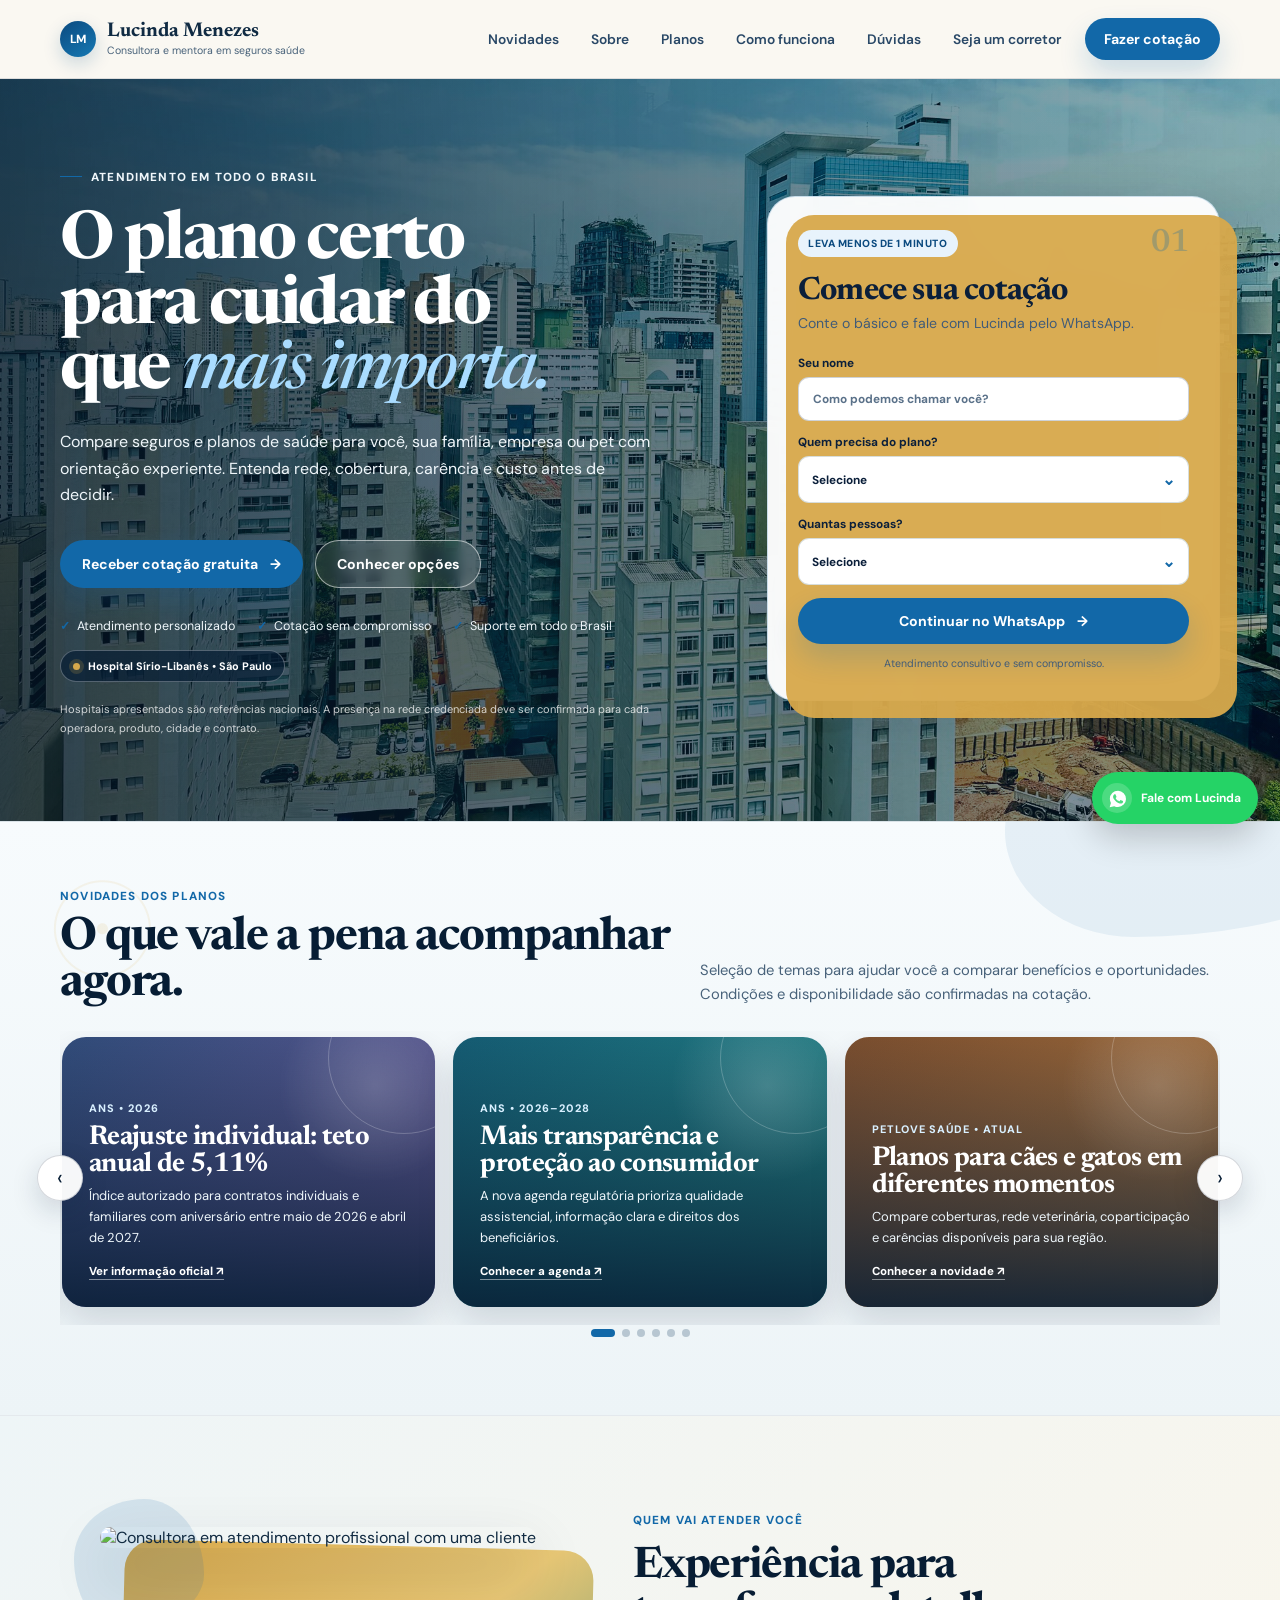
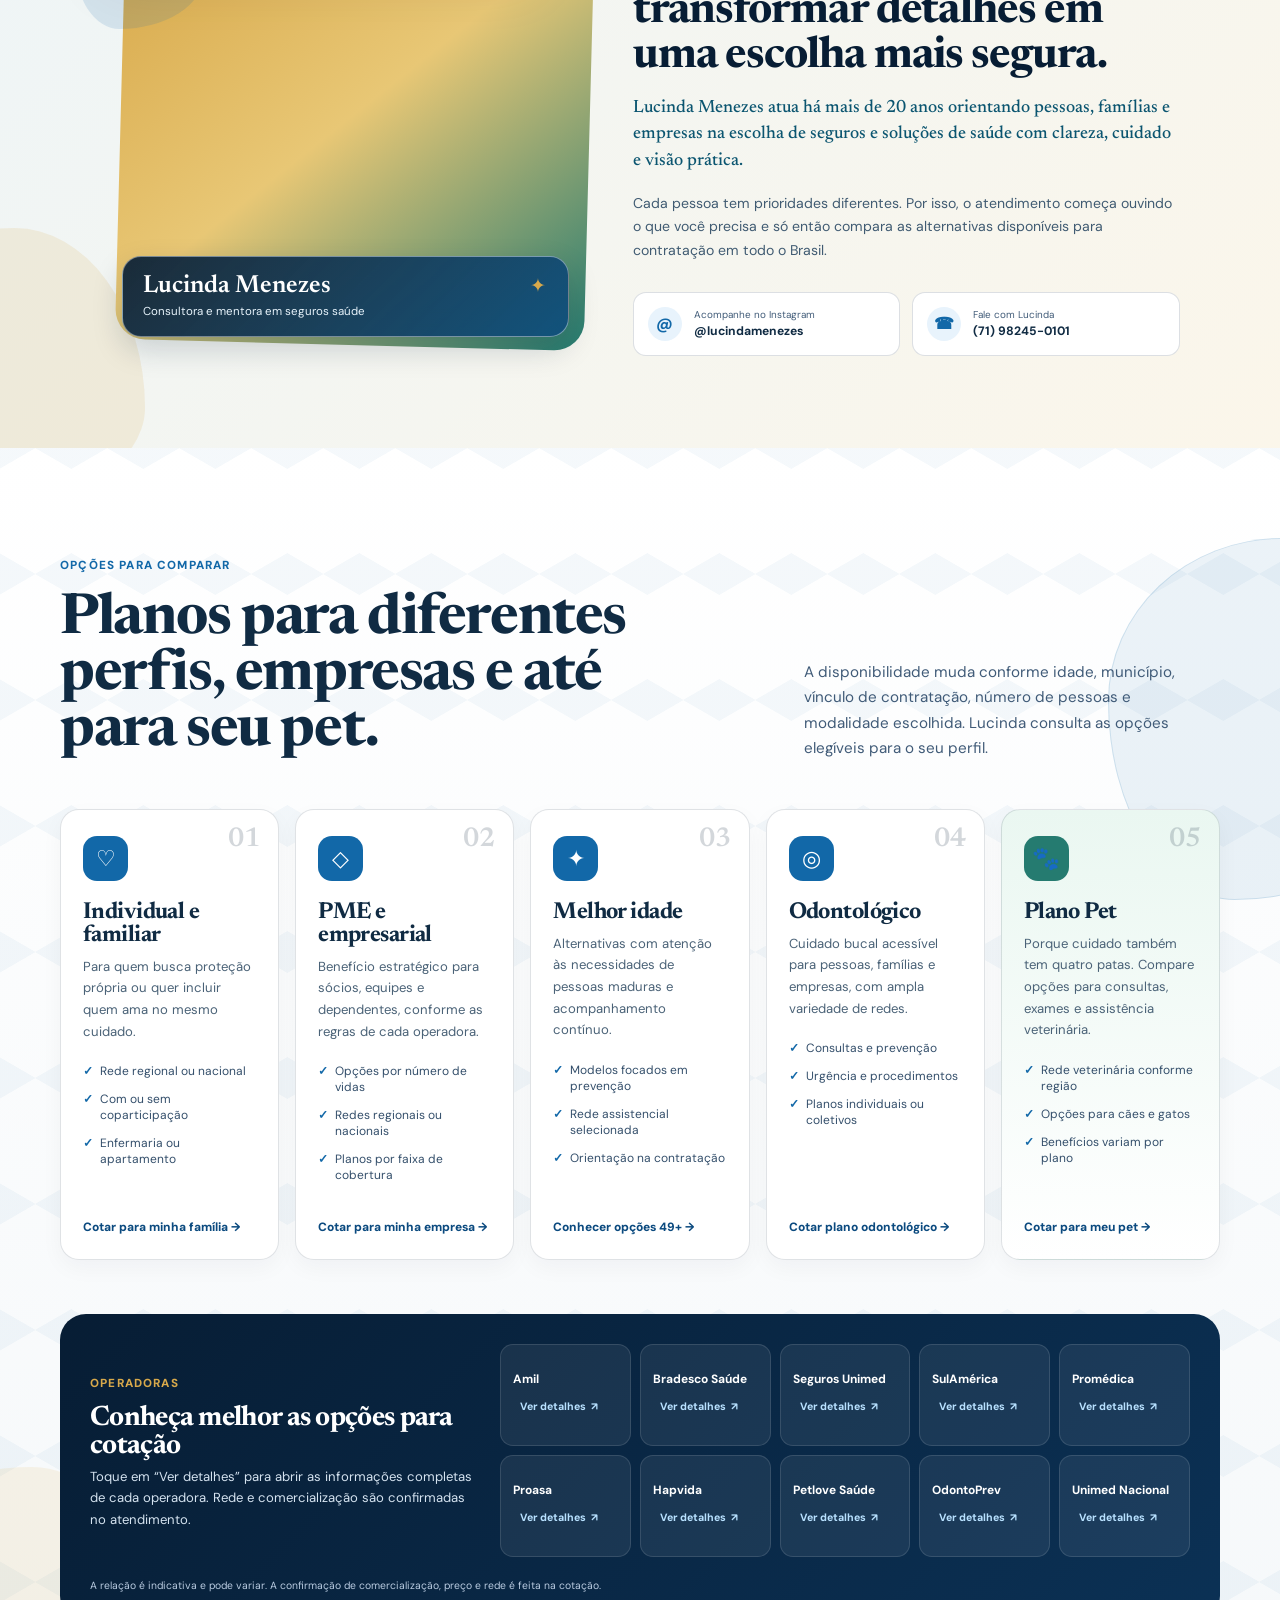
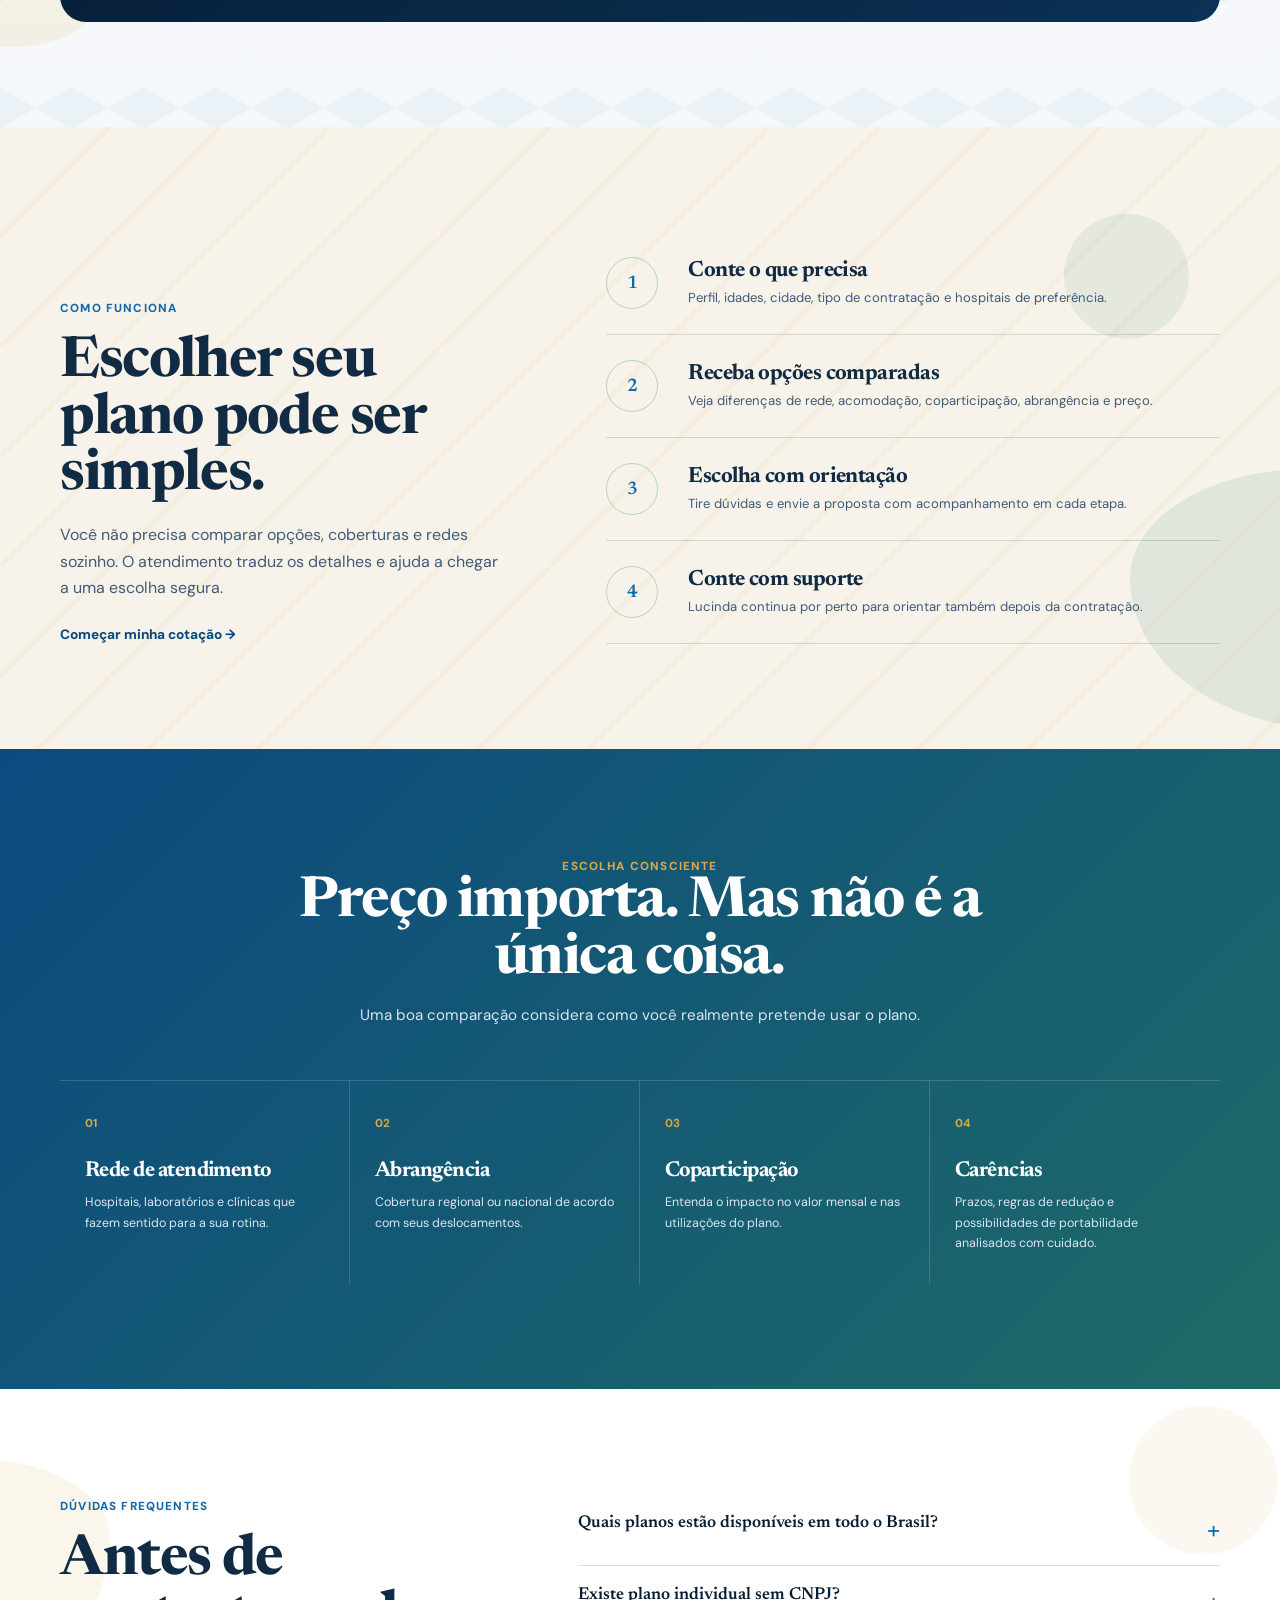
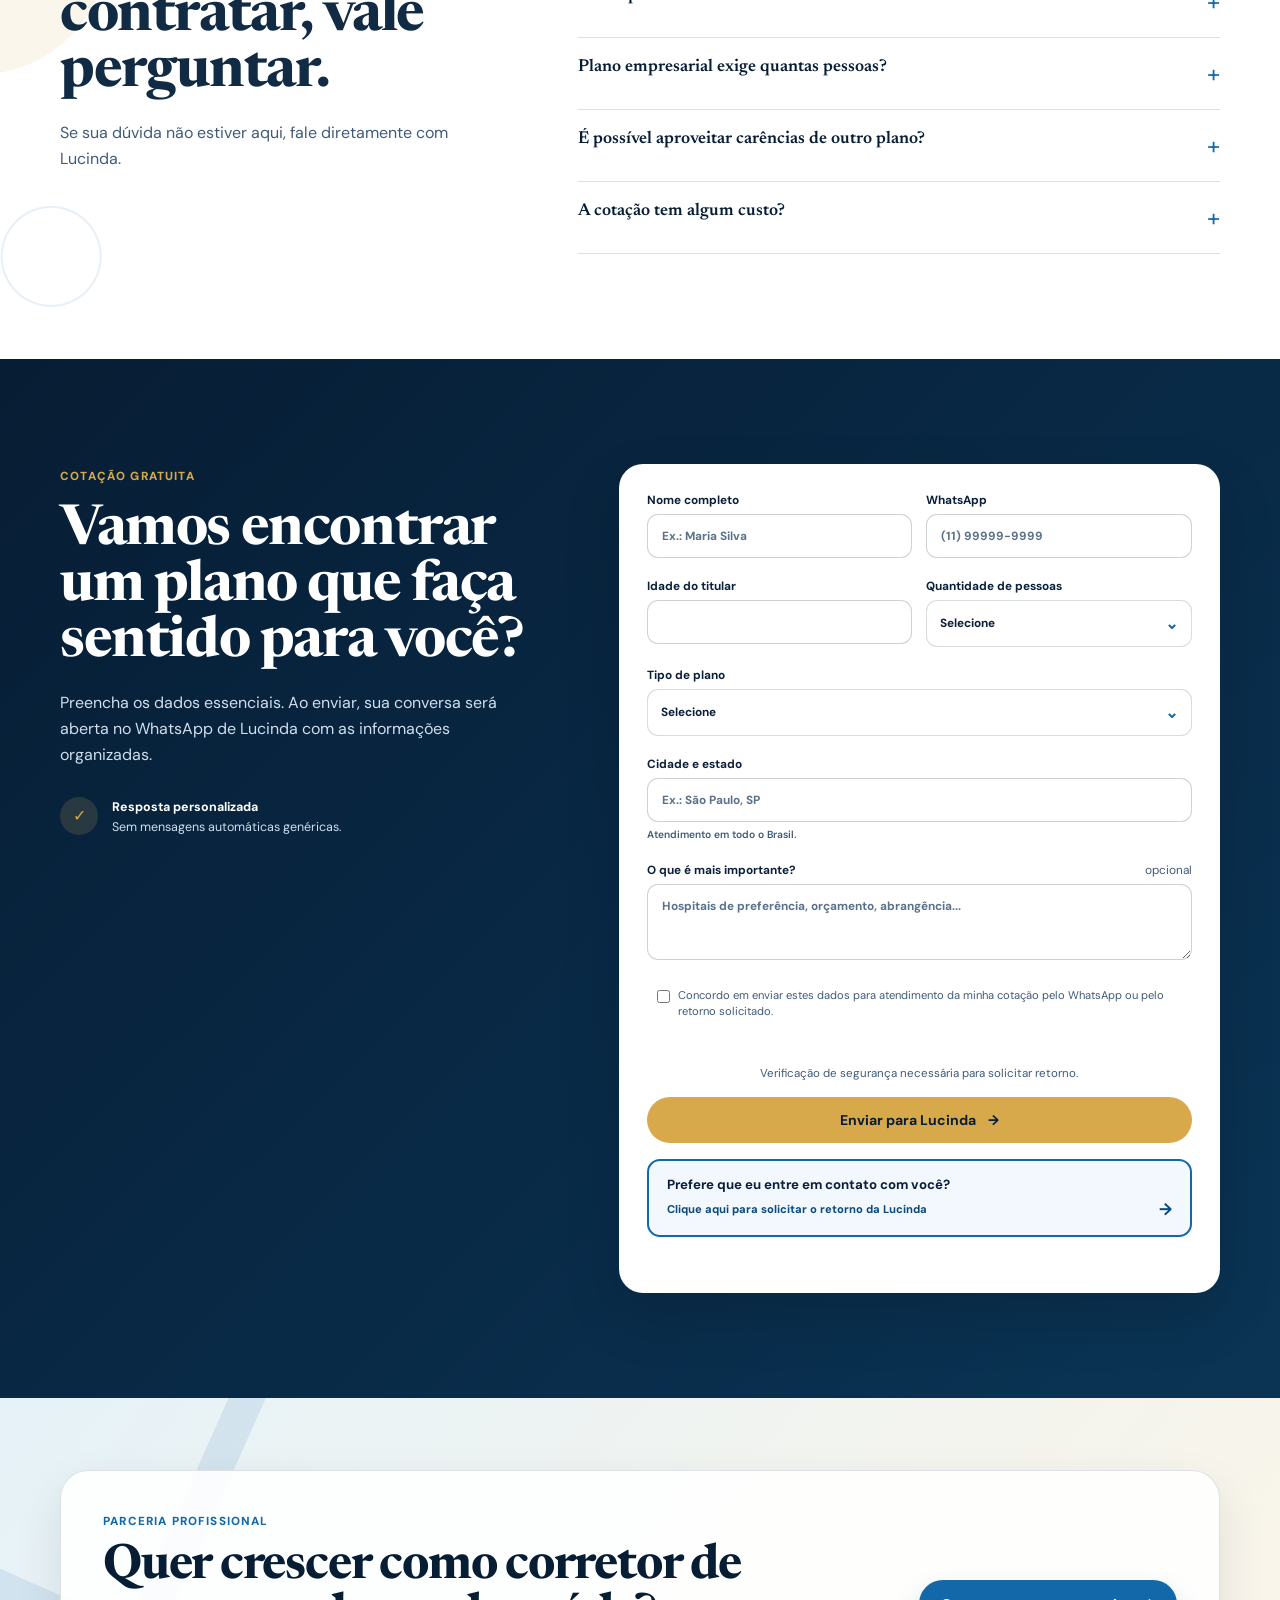
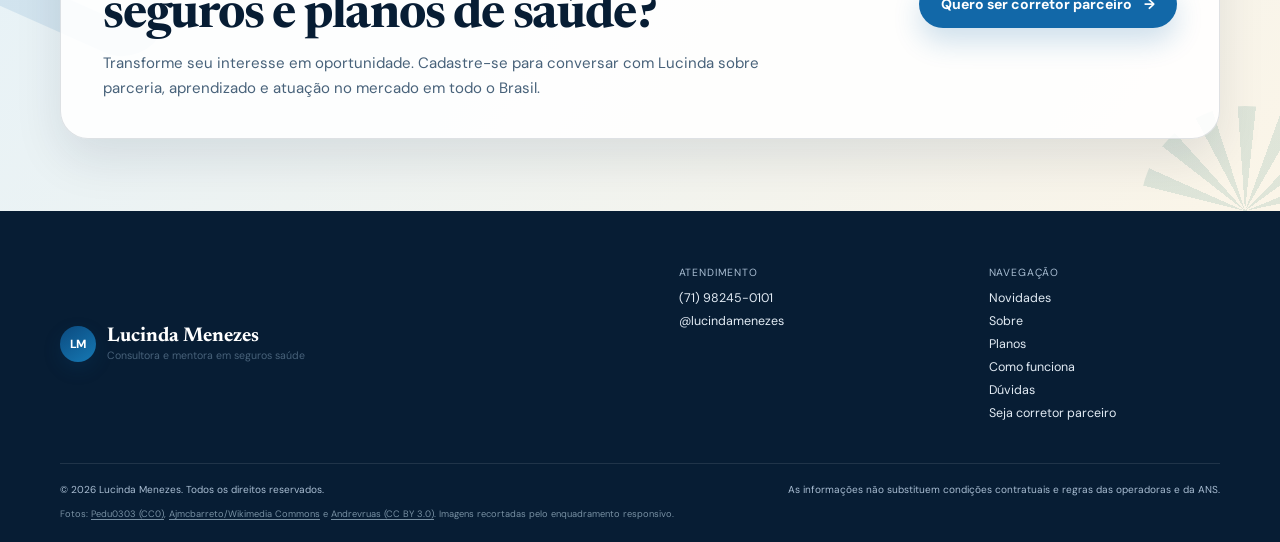
==== commit b11560dc: "Melhora carrossel e adiciona ferramentas ao dashboard" ====
--- a/index.html
+++ b/index.html
@@ -72,12 +72,10 @@
   radial-gradient(circle at 12% 15%,rgba(18,104,168,.22),transparent 34%)}
 .hero-slides{position:absolute;inset:0;z-index:-2;overflow:hidden;background:#071d34}
 .hero-slide{
-  position:absolute;inset:-2%;background-size:cover;background-position:center;
-  opacity:0;transform:scale(1.055);
-  transition:opacity 2.4s cubic-bezier(.4,0,.2,1),transform 8.2s cubic-bezier(.2,.7,.2,1);
-  will-change:opacity,transform
-}
-.hero-slide.is-active{opacity:1;transform:scale(1)}
+  position:absolute;inset:0;background-size:cover;background-position:center;
+  opacity:0;transition:opacity 1.35s ease;will-change:opacity
+}
+.hero-slide.is-active{opacity:1}
 .hero-slide:after{content:"";position:absolute;inset:0;background:linear-gradient(180deg,rgba(4,20,37,.05),rgba(4,20,37,.18))}
 .hero .eyebrow,.hero .hero-text,.hero .trust-list span{color:#f0f7fb}
 .hero h1 em{color:#a9dcff}
@@ -199,8 +197,8 @@
 .site-header{background:rgba(250,248,242,.97);backdrop-filter:none;-webkit-backdrop-filter:none}
 .nav-links a,.button,.plan-card,.operator-card,.about-links a{transition-duration:.34s;transition-timing-function:cubic-bezier(.2,.75,.25,1)}
 .hero:after{background:linear-gradient(90deg,rgba(4,20,37,.78) 0%,rgba(6,31,54,.57) 48%,rgba(6,31,54,.30) 100%),radial-gradient(circle at 12% 15%,rgba(18,104,168,.14),transparent 34%)}
-.hero-slide{filter:none;will-change:auto;transition:opacity 2.2s cubic-bezier(.4,0,.2,1),transform 9s cubic-bezier(.2,.7,.2,1)}
-.hero-slide.is-active{will-change:opacity,transform}
+.hero-slide{filter:none;transition:opacity 1.35s ease;will-change:opacity}
+.hero-slide.is-active{will-change:opacity}
 .hero h1{font-size:clamp(3rem,5.2vw,4.9rem);line-height:.98}
 .hero-text{font-size:1rem;max-width:590px}
 .about{padding:82px 0;background:linear-gradient(135deg,#eef5f7 0%,#fbf6ea 100%)}
@@ -282,7 +280,7 @@
         <span><b>Lucinda Menezes</b><small>Consultora e mentora em seguros saúde</small></span>
       </a>
       <nav class="nav-links" id="navLinks" aria-label="Navegação principal">
-        <a href="#novidades">Novidades</a><a href="#sobre">Sobre</a><a href="#planos">Planos</a><a href="#como-funciona">Como funciona</a><a href="#faq">Dúvidas</a>
+        <a href="#novidades">Novidades</a><a href="#sobre">Sobre</a><a href="#planos">Planos</a><a href="#como-funciona">Como funciona</a><a href="#faq">Dúvidas</a><a href="/seja-corretor.html">Seja um corretor</a>
       </nav>
       <div class="nav-actions">
         <a class="button button-small button-primary header-quote-button" href="#cotacao"><span class="cta-full">Fazer cotação</span><span class="cta-short">Cotar</span></a>
@@ -295,8 +293,11 @@
     <section class="hero">
       <div class="hero-slides" aria-hidden="true">
         <div class="hero-slide is-active" data-hospital="Hospital Sírio-Libanês • São Paulo" style="background-image:url('/assets/hospitais/hospital-sirio-libanes.jpg')"></div>
-        <div class="hero-slide" data-hospital="Hospital São Rafael • Salvador" style="background-image:url('/assets/hospitais/hospital-sao-rafael.jpg')"></div>
-        <div class="hero-slide" data-hospital="Hospital Mater Dei • Belo Horizonte" style="background-image:url('/assets/hospitais/hospital-mater-dei.jpg')"></div>
+        <div class="hero-slide" data-hospital="Hospital Albert Einstein • São Paulo" style="background-image:url('/assets/hospitais/hospital-albert-einstein.jpg')"></div>
+        <div class="hero-slide" data-hospital="Hospital Santa Izabel • Salvador" style="background-image:url('/assets/hospitais/hospital-santa-izabel.jpg')"></div>
+        <div class="hero-slide" data-hospital="Hospital São Rafael • área interna" style="background-image:url('/assets/hospitais/hospital-sao-rafael-interno.jpg')"></div>
+        <div class="hero-slide" data-hospital="Hospital Sírio-Libanês • Brasília — área interna" style="background-image:url('/assets/hospitais/hospital-sirio-brasilia-interno.jpg')"></div>
+        <div class="hero-slide" data-hospital="Hospital Moinhos de Vento • Porto Alegre — área interna" style="background-image:url('/assets/hospitais/hospital-moinhos-interno.jpg')"></div>
       </div>
       <div class="shell hero-grid">
         <div class="hero-copy" data-reveal>
@@ -481,6 +482,15 @@
     const nameField=document.getElementById('nome'),phoneField=document.getElementById('telefone'),ageField=document.getElementById('idade'),livesField=document.getElementById('vidas'),typeField=document.getElementById('tipo'),localField=document.getElementById('local'),consentField=document.getElementById('consent'),callbackField=document.getElementById('callbackRequest'),callbackStatus=document.getElementById('callbackStatus');
     const normalizeLocal=value=>value.normalize('NFD').replace(/[\u0300-\u036f]/g,'').toLowerCase().replace(/[’']/g,"'").replace(/\s+/g,' ').trim();
     const validBrazilianMobile=/^(?:11|12|13|14|15|16|17|18|19|21|22|24|27|28|31|32|33|34|35|37|38|41|42|43|44|45|46|47|48|49|51|53|54|55|61|62|63|64|65|66|67|68|69|71|73|74|75|77|79|81|82|83|84|85|86|87|88|89|91|92|93|94|95|96|97|98|99)9\d{8}$/;
+    document.querySelectorAll('a[href^="#"]').forEach(link=>link.addEventListener('click',event=>{
+      const target=document.querySelector(link.getAttribute('href'));
+      if(!target)return;
+      event.preventDefault();
+      const header=document.querySelector('.site-header');
+      const top=target.getBoundingClientRect().top+scrollY-(header?.offsetHeight||0)-18;
+      scrollTo({top:Math.max(0,top),behavior:matchMedia('(prefers-reduced-motion: reduce)').matches?'auto':'smooth'});
+      history.replaceState(null,'',link.getAttribute('href'));
+    }));
     const setFieldError=(field,errorId,message)=>{
       const error=document.getElementById(errorId);
       const visual=field.matches('select')?field.closest('.smooth-select')?.querySelector('.smooth-select-trigger'):field;
@@ -732,7 +742,7 @@
     const restartHero=()=>{
       clearInterval(heroTimer);
       if(matchMedia('(prefers-reduced-motion: reduce)').matches)return;
-      heroTimer=setInterval(()=>showHeroSlide(heroIndex+1),7200);
+      heroTimer=setInterval(()=>showHeroSlide(heroIndex+1),matchMedia('(max-width: 700px)').matches?4800:6500);
     };
     heroDots.forEach((dot,i)=>dot.addEventListener('click',()=>{showHeroSlide(i);restartHero()}));
     showHeroSlide(0);restartHero();
